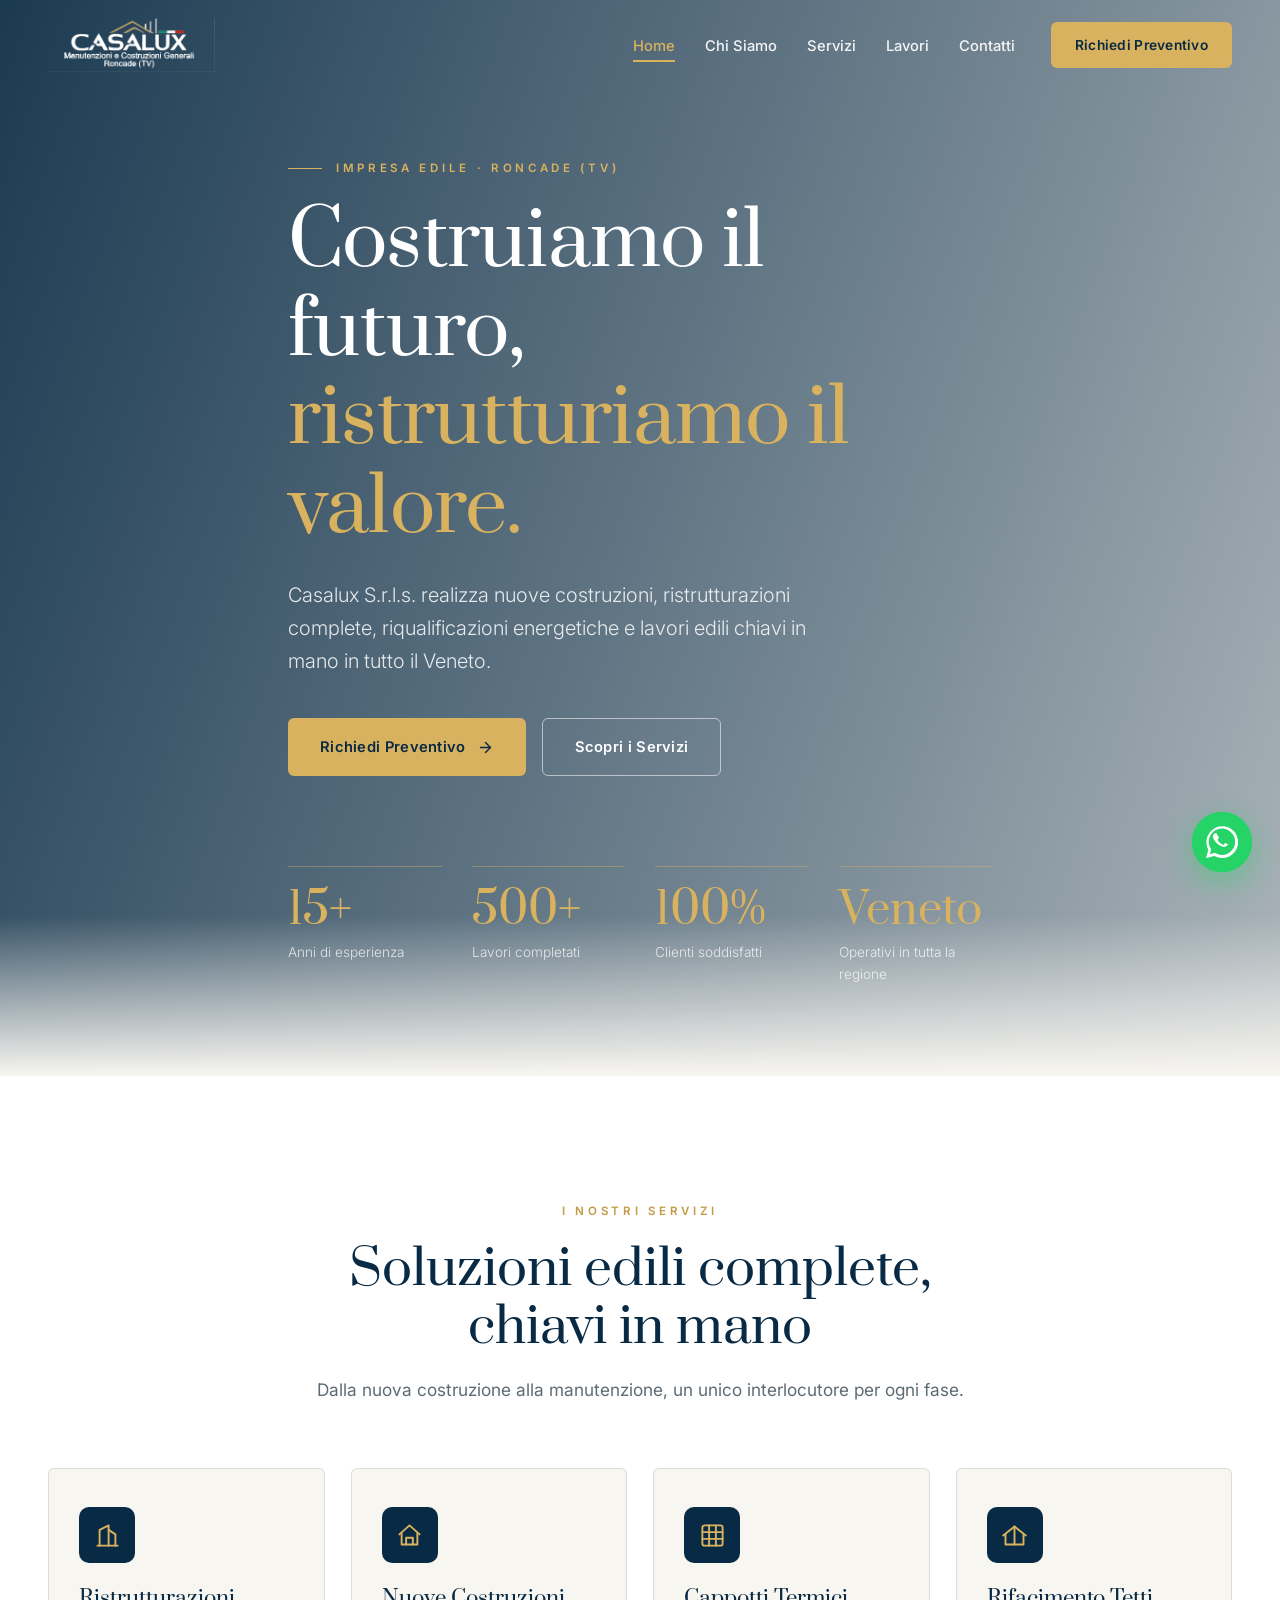
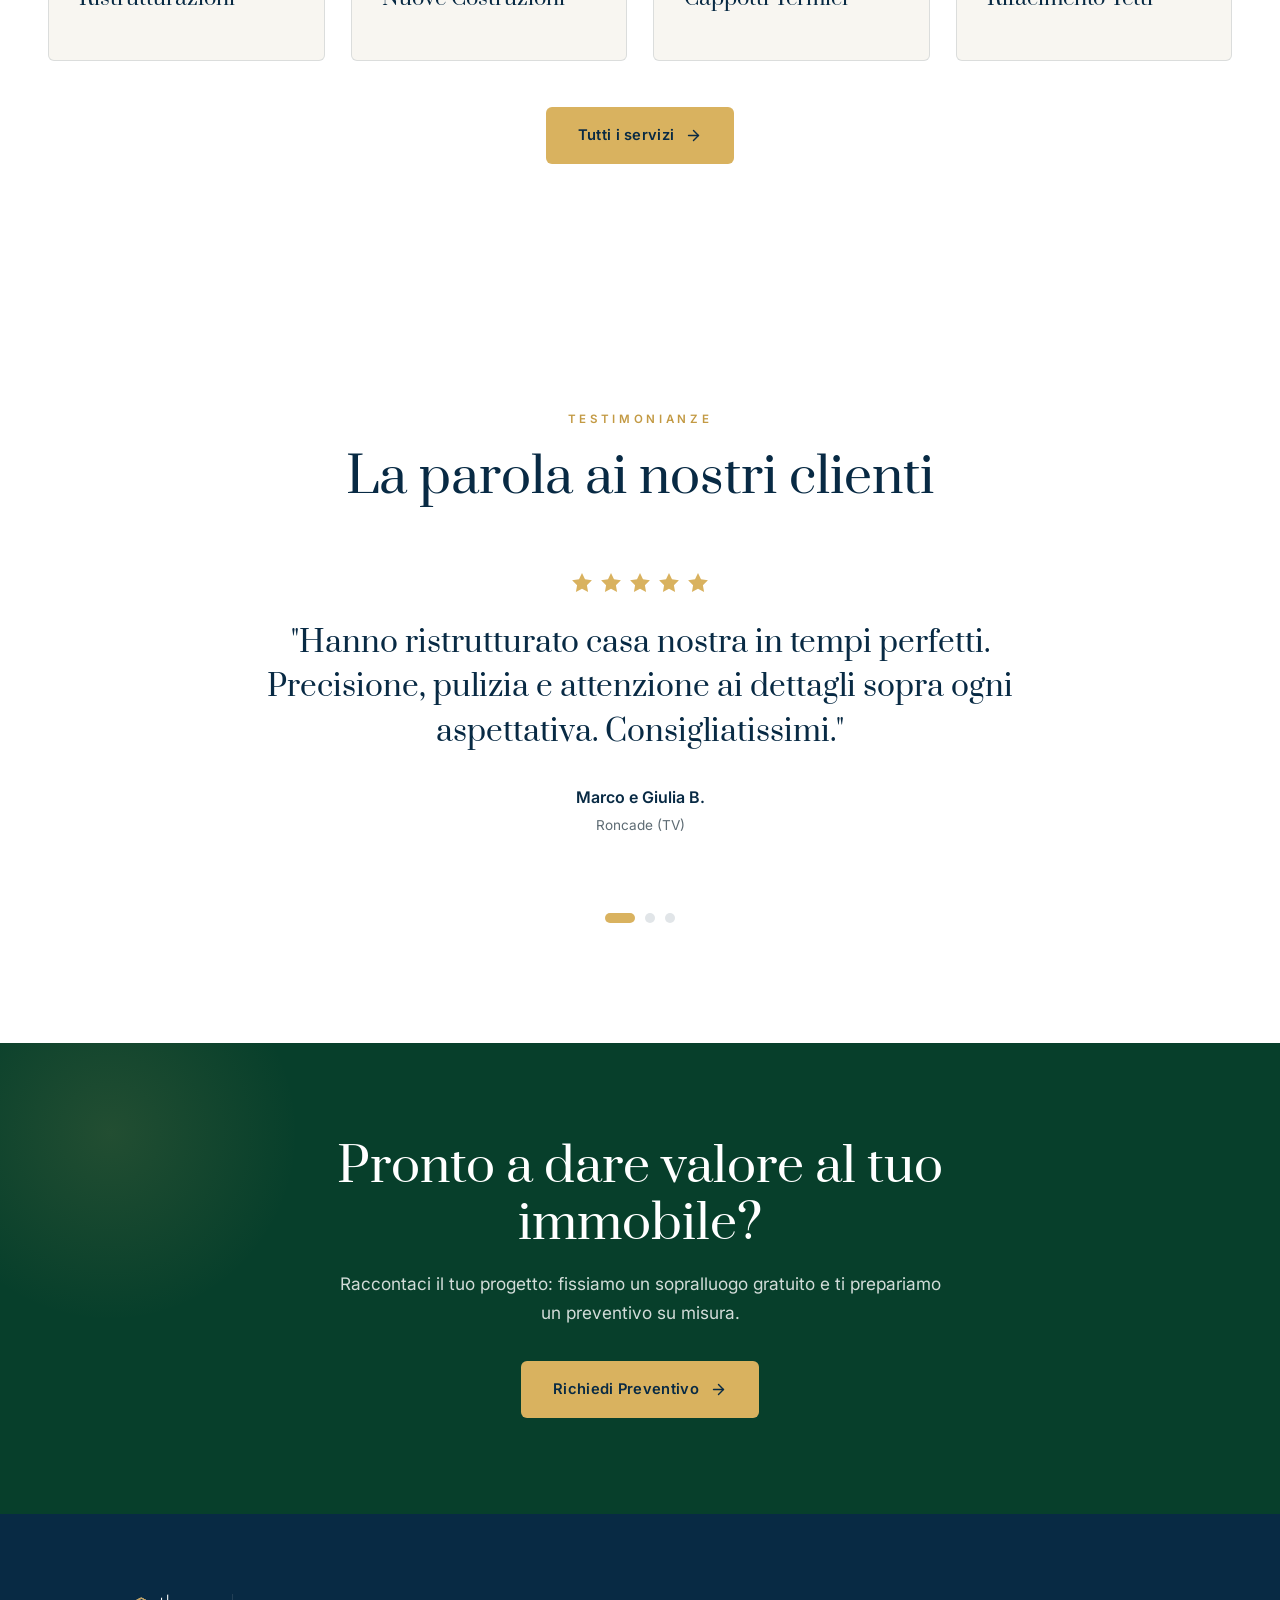
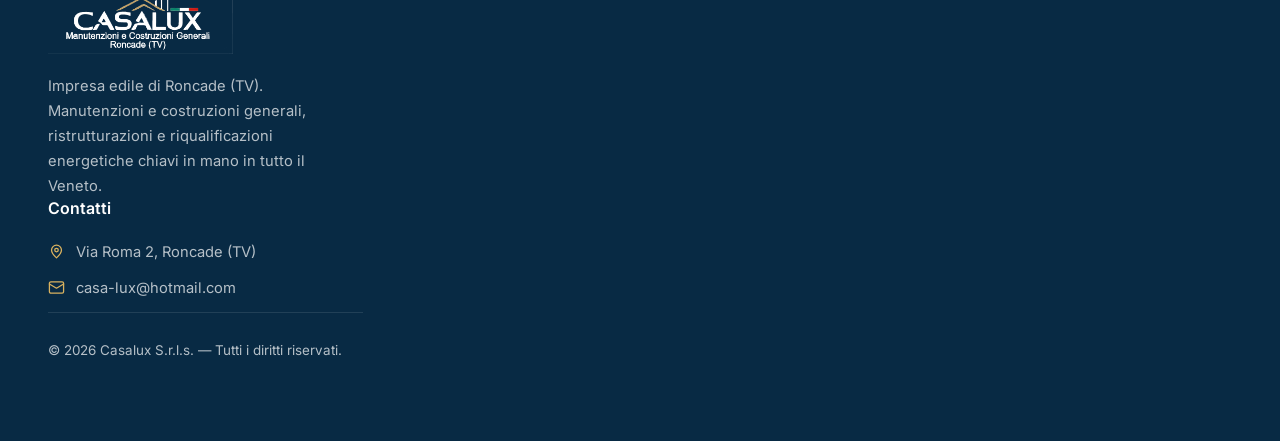
==== index.html @ 4170f4d7 "Update index.html" ====
<!DOCTYPE html>
<html lang="it">
<head>
<meta charset="UTF-8">
<meta name="viewport" content="width=device-width, initial-scale=1.0">
<title>Casalux S.r.l.s. — Impresa Edile a Roncade (TV) | Costruzioni e Ristrutturazioni</title>
<meta name="description" content="Casalux S.r.l.s., impresa edile di Roncade (Treviso): nuove costruzioni, ristrutturazioni complete, cappotti termici, rifacimento tetti e riqualificazioni energetiche chiavi in mano in tutto il Veneto.">
<meta name="keywords" content="impresa edile Treviso, ristrutturazioni Roncade, nuove costruzioni Veneto, cappotto termico, rifacimento tetti, manutenzioni costruzioni generali, Casalux">
<meta name="author" content="Casalux S.r.l.s.">
<meta name="robots" content="index, follow">
<meta name="theme-color" content="#082a44">
<link rel="canonical" href="https://www.casalux.it/">

<meta property="og:type" content="website">
<meta property="og:locale" content="it_IT">
<meta property="og:url" content="https://www.casalux.it/">
<meta property="og:site_name" content="Casalux S.r.l.s.">
<meta property="og:title" content="Casalux S.r.l.s. — Impresa Edile a Roncade (TV)">
<meta property="og:description" content="Manutenzioni e costruzioni generali, ristrutturazioni e riqualificazioni energetiche chiavi in mano in tutto il Veneto.">
<meta property="og:image" content="https://www.casalux.it/img/og-image.jpg">
<meta property="og:image:width" content="1200">
<meta property="og:image:height" content="630">
<meta name="twitter:card" content="summary_large_image">
<meta name="twitter:title" content="Casalux S.r.l.s. — Impresa Edile a Roncade (TV)">
<meta name="twitter:description" content="Manutenzioni e costruzioni generali, ristrutturazioni e riqualificazioni energetiche in tutto il Veneto.">
<meta name="twitter:image" content="https://www.casalux.it/img/og-image.jpg">

<link rel="icon" href="img/favicon.ico" sizes="any">
<link rel="icon" type="image/png" href="img/favicon-32.png">
<link rel="apple-touch-icon" href="img/favicon-180.png">

<link rel="preconnect" href="https://fonts.googleapis.com">
<link rel="preconnect" href="https://fonts.gstatic.com" crossorigin>
<link href="https://fonts.googleapis.com/css2?family=Prata&family=Inter:wght@300;400;500;600;700&display=swap" rel="stylesheet">
<link rel="stylesheet" href="css/styles.css">

<script type="application/ld+json">
{
  "@context":"https://schema.org","@type":"GeneralContractor","name":"Casalux S.r.l.s.",
  "image":"https://www.casalux.it/img/og-image.jpg","@id":"https://www.casalux.it/","url":"https://www.casalux.it/",
  "telephone":"+39 351 594 1230","email":"casa-lux@hotmail.com","priceRange":"€€",
  "address":{"@type":"PostalAddress","streetAddress":"Via Roma 2","addressLocality":"Roncade","addressRegion":"TV","postalCode":"31056","addressCountry":"IT"},
  "geo":{"@type":"GeoCoordinates","latitude":45.6266,"longitude":12.3756},
  "areaServed":{"@type":"State","name":"Veneto"},
  "slogan":"Manutenzioni e Costruzioni Generali",
  "openingHoursSpecification":[{"@type":"OpeningHoursSpecification","dayOfWeek":["Monday","Tuesday","Wednesday","Thursday","Friday"],"opens":"08:00","closes":"18:00"}],
  "description":"Impresa edile a Roncade (TV): nuove costruzioni, ristrutturazioni complete, cappotti termici, rifacimento tetti e riqualificazioni energetiche in tutto il Veneto."
}
</script>
</head>
<body>

<header class="header" id="header">
  <div class="container header-inner">
    <a href="index.html" class="brand" aria-label="Casalux — Home"><img class="logo-chiaro" src="img/logo-bianco.png" alt="Casalux — Manutenzioni e Costruzioni Generali"><img class="logo-scuro" src="img/logo.png" alt="Casalux — Manutenzioni e Costruzioni Generali"></a>
    <nav class="nav" aria-label="Navigazione principale">
      <ul class="nav-links">
        <li><a href="index.html" class="active">Home</a></li>
        <li><a href="chi-siamo.html">Chi Siamo</a></li>
        <li><a href="servizi.html">Servizi</a></li>
        <li><a href="lavori.html">Lavori</a></li>
        <li><a href="contatti.html">Contatti</a></li>
      </ul>
      <a href="contatti.html" class="btn btn-gold nav-cta">Richiedi Preventivo</a>
      <button class="burger" id="burger" aria-label="Apri menu" aria-expanded="false"><span></span><span></span><span></span></button>
    </nav>
  </div>
</header>

<!-- HERO -->
<section class="hero" id="home">
  <div class="container hero-inner">
    <span class="eyebrow reveal">Impresa Edile · Roncade (TV)</span>
    <h1 class="reveal d1">Costruiamo il futuro,<br><em>ristrutturiamo il valore.</em></h1>
    <p class="reveal d2">Casalux S.r.l.s. realizza nuove costruzioni, ristrutturazioni complete, riqualificazioni energetiche e lavori edili chiavi in mano in tutto il Veneto.</p>
    <div class="hero-cta reveal d3">
      <a href="contatti.html" class="btn btn-gold">Richiedi Preventivo
        <svg viewBox="0 0 24 24" fill="none" stroke="currentColor" stroke-width="2" stroke-linecap="round" stroke-linejoin="round"><line x1="5" y1="12" x2="19" y2="12"/><polyline points="12 5 19 12 12 19"/></svg></a>
      <a href="servizi.html" class="btn btn-outline">Scopri i Servizi</a>
    </div>
    <div class="stats" id="stats">
      <div class="stat reveal"><div class="stat-num" data-target="15" data-suffix="+">0</div><div class="stat-label">Anni di esperienza</div></div>
      <div class="stat reveal d1"><div class="stat-num" data-target="500" data-suffix="+">0</div><div class="stat-label">Lavori completati</div></div>
      <div class="stat reveal d2"><div class="stat-num" data-target="100" data-suffix="%">0</div><div class="stat-label">Clienti soddisfatti</div></div>
      <div class="stat reveal d3"><div class="stat-num">Veneto</div><div class="stat-label">Operativi in tutta la regione</div></div>
    </div>
  </div>
</section>

<!-- ABOUT TEASER -->


<!-- SERVICES TEASER -->
<section class="section" style="background:#fff">
  <div class="container">
    <div class="section-head center reveal">
      <span class="eyebrow">I Nostri Servizi</span>
      <h2>Soluzioni edili complete, chiavi in mano</h2>
      <p>Dalla nuova costruzione alla manutenzione, un unico interlocutore per ogni fase.</p>
    </div>
    <div class="services-grid">
      <article class="svc reveal">
        <span class="svc-ic"><svg viewBox="0 0 24 24" fill="none" stroke-width="1.7" stroke-linecap="round" stroke-linejoin="round"><path d="M3 21h18"/><path d="M5 21V7l8-4v18"/><path d="M19 21V11l-6-4"/></svg></span>
        <h3>Ristrutturazioni</h3>
      </article>
      <article class="svc reveal d1">
        <span class="svc-ic"><svg viewBox="0 0 24 24" fill="none" stroke-width="1.7" stroke-linecap="round" stroke-linejoin="round"><path d="M3 11l9-8 9 8"/><path d="M5 10v10h14V10"/><path d="M9 20v-6h6v6"/></svg></span>
        <h3>Nuove Costruzioni</h3>
      </article>
      <article class="svc reveal d2">
        <span class="svc-ic"><svg viewBox="0 0 24 24" fill="none" stroke-width="1.7" stroke-linecap="round" stroke-linejoin="round"><rect x="3" y="3" width="18" height="18" rx="2"/><path d="M3 9h18M3 15h18M9 3v18M15 3v18"/></svg></span>
        <h3>Cappotti Termici</h3>
      </article>
      <article class="svc reveal d3">
        <span class="svc-ic"><svg viewBox="0 0 24 24" fill="none" stroke-width="1.7" stroke-linecap="round" stroke-linejoin="round"><path d="M2 12l10-8 10 8"/><path d="M4 11v9h16v-9"/><path d="M12 4v16"/></svg></span>
        <h3>Rifacimento Tetti</h3>
      </article>
    </div>
    <div class="center" style="margin-top:46px">
      <a href="servizi.html" class="btn btn-gold">Tutti i servizi
        <svg viewBox="0 0 24 24" fill="none" stroke="currentColor" stroke-width="2" stroke-linecap="round" stroke-linejoin="round"><line x1="5" y1="12" x2="19" y2="12"/><polyline points="12 5 19 12 12 19"/></svg></a>
    </div>
  </div>
</section>


<!-- TESTIMONIALS -->
<section class="section testi" style="background:#fff">
  <div class="container">
    <div class="section-head center reveal"><span class="eyebrow">Testimonianze</span><h2>La parola ai nostri clienti</h2></div>
    <div class="testi-wrap reveal">
      <div class="testi-slide active">
        <div class="stars"><svg viewBox="0 0 24 24"><path d="M12 2l3 6.3 6.9 1-5 4.9 1.2 6.8L12 17.8 5.9 21l1.2-6.8-5-4.9 6.9-1z"/></svg><svg viewBox="0 0 24 24"><path d="M12 2l3 6.3 6.9 1-5 4.9 1.2 6.8L12 17.8 5.9 21l1.2-6.8-5-4.9 6.9-1z"/></svg><svg viewBox="0 0 24 24"><path d="M12 2l3 6.3 6.9 1-5 4.9 1.2 6.8L12 17.8 5.9 21l1.2-6.8-5-4.9 6.9-1z"/></svg><svg viewBox="0 0 24 24"><path d="M12 2l3 6.3 6.9 1-5 4.9 1.2 6.8L12 17.8 5.9 21l1.2-6.8-5-4.9 6.9-1z"/></svg><svg viewBox="0 0 24 24"><path d="M12 2l3 6.3 6.9 1-5 4.9 1.2 6.8L12 17.8 5.9 21l1.2-6.8-5-4.9 6.9-1z"/></svg></div>
        <p class="testi-quote">"Hanno ristrutturato casa nostra in tempi perfetti. Precisione, pulizia e attenzione ai dettagli sopra ogni aspettativa. Consigliatissimi."</p>
        <div class="testi-author"><strong>Marco e Giulia B.</strong><span>Roncade (TV)</span></div>
      </div>
      <div class="testi-slide">
        <div class="stars"><svg viewBox="0 0 24 24"><path d="M12 2l3 6.3 6.9 1-5 4.9 1.2 6.8L12 17.8 5.9 21l1.2-6.8-5-4.9 6.9-1z"/></svg><svg viewBox="0 0 24 24"><path d="M12 2l3 6.3 6.9 1-5 4.9 1.2 6.8L12 17.8 5.9 21l1.2-6.8-5-4.9 6.9-1z"/></svg><svg viewBox="0 0 24 24"><path d="M12 2l3 6.3 6.9 1-5 4.9 1.2 6.8L12 17.8 5.9 21l1.2-6.8-5-4.9 6.9-1z"/></svg><svg viewBox="0 0 24 24"><path d="M12 2l3 6.3 6.9 1-5 4.9 1.2 6.8L12 17.8 5.9 21l1.2-6.8-5-4.9 6.9-1z"/></svg><svg viewBox="0 0 24 24"><path d="M12 2l3 6.3 6.9 1-5 4.9 1.2 6.8L12 17.8 5.9 21l1.2-6.8-5-4.9 6.9-1z"/></svg></div>
        <p class="testi-quote">"Cappotto termico e nuovi infissi: bolletta dimezzata e casa molto più confortevole. Squadra seria e disponibile dal primo sopralluogo."</p>
        <div class="testi-author"><strong>Alessandro V.</strong><span>Quarto d'Altino (VE)</span></div>
      </div>
      <div class="testi-slide">
        <div class="stars"><svg viewBox="0 0 24 24"><path d="M12 2l3 6.3 6.9 1-5 4.9 1.2 6.8L12 17.8 5.9 21l1.2-6.8-5-4.9 6.9-1z"/></svg><svg viewBox="0 0 24 24"><path d="M12 2l3 6.3 6.9 1-5 4.9 1.2 6.8L12 17.8 5.9 21l1.2-6.8-5-4.9 6.9-1z"/></svg><svg viewBox="0 0 24 24"><path d="M12 2l3 6.3 6.9 1-5 4.9 1.2 6.8L12 17.8 5.9 21l1.2-6.8-5-4.9 6.9-1z"/></svg><svg viewBox="0 0 24 24"><path d="M12 2l3 6.3 6.9 1-5 4.9 1.2 6.8L12 17.8 5.9 21l1.2-6.8-5-4.9 6.9-1z"/></svg><svg viewBox="0 0 24 24"><path d="M12 2l3 6.3 6.9 1-5 4.9 1.2 6.8L12 17.8 5.9 21l1.2-6.8-5-4.9 6.9-1z"/></svg></div>
        <p class="testi-quote">"Professionali e trasparenti: preventivo chiaro e nessuna sorpresa. Il rifacimento del tetto è stato impeccabile."</p>
        <div class="testi-author"><strong>Famiglia Pavan</strong><span>Casale sul Sile (TV)</span></div>
      </div>
    </div>
    <div class="testi-dots">
      <button class="testi-dot active" aria-label="Recensione 1"></button>
      <button class="testi-dot" aria-label="Recensione 2"></button>
      <button class="testi-dot" aria-label="Recensione 3"></button>
    </div>
  </div>
</section>

<!-- CTA -->
<section class="cta-band">
  <div class="container cta-band-inner reveal">
    <h2>Pronto a dare valore al tuo immobile?</h2>
    <p>Raccontaci il tuo progetto: fissiamo un sopralluogo gratuito e ti prepariamo un preventivo su misura.</p>
    <a href="contatti.html" class="btn btn-gold">Richiedi Preventivo
      <svg viewBox="0 0 24 24" fill="none" stroke="currentColor" stroke-width="2" stroke-linecap="round" stroke-linejoin="round"><line x1="5" y1="12" x2="19" y2="12"/><polyline points="12 5 19 12 12 19"/></svg></a>
  </div>
</section>

<footer class="footer">
  <div class="container">
    <div class="footer-grid">
      <div class="footer-about">
        <a href="index.html" class="brand"><img src="img/logo-bianco.png" alt="Casalux — Manutenzioni e Costruzioni Generali"></a>
        <p>Impresa edile di Roncade (TV). Manutenzioni e costruzioni generali, ristrutturazioni e riqualificazioni energetiche chiavi in mano in tutto il Veneto.</p>
      <div><h4>Contatti</h4><ul class="footer-contact">
        <li><svg viewBox="0 0 24 24" fill="none" stroke-width="1.8" stroke-linecap="round" stroke-linejoin="round"><path d="M12 21s-7-6.2-7-11a7 7 0 0 1 14 0c0 4.8-7 11-7 11z"/><circle cx="12" cy="10" r="2.5"/></svg>Via Roma 2, Roncade (TV)</li>
        <li><svg viewBox="0 0 24 24" fill="none" stroke-width="1.8" stroke-linecap="round" stroke-linejoin="round"><rect x="2" y="4" width="20" height="16" rx="2"/><path d="m22 7-10 6L2 7"/></svg><a href="mailto:casa-lux@hotmail.com">casa-lux@hotmail.com</a></li>
    <div class="footer-bottom">
      <span>© 2026 Casalux S.r.l.s. — Tutti i diritti riservati.</span>
    </div>
  </div>
</footer>

<div aria-hidden="true" class="popup-overlay" id="whatsappPopup">
  <div aria-labelledby="whatsappTitle" aria-modal="true" class="popup-box" role="dialog">
    <div class="popup-header">
      <h2 id="whatsappTitle">Scegli a chi scrivere</h2>
      <button aria-label="Chiudi" class="popup-close" onclick="closeWhatsappPopup()">&times;</button>
    </div>
    <a class="call-option" href="https://wa.me/393515941230?text=Salve%2C%20vorrei%20un%20preventivo%20Casalux" rel="noopener" target="_blank">
      <div><strong>351 594 1230</strong><p>Scrivici su WhatsApp</p></div>
      <span class="call-icon">💬</span>
    </a>
    <a class="call-option" href="https://wa.me/393358401227?text=Salve%2C%20vorrei%20un%20preventivo%20Casalux" rel="noopener" target="_blank">
      <div><strong>335 840 1227</strong><p>Scrivici su WhatsApp</p></div>
      <span class="call-icon">💬</span>
    </a>
    <a class="call-option" href="https://wa.me/393385839702?text=Salve%2C%20vorrei%20un%20preventivo%20Casalux" rel="noopener" target="_blank">
      <div><strong>338 583 9702</strong><p>Scrivici su WhatsApp</p></div>
      <span class="call-icon">💬</span>
    </a>
  </div>
</div>

<button class="wa-float" type="button" onclick="openWhatsappPopup()" aria-label="Scrivici su WhatsApp">
  <svg viewBox="0 0 24 24"><path d="M.05 24l1.7-6.2A11.9 11.9 0 1 1 12 24a11.9 11.9 0 0 1-5.7-1.5L.05 24zM6.6 20.1l.4.2a9.9 9.9 0 0 0 5 1.4 9.9 9.9 0 1 0-8.4-4.6l.3.4-1 3.7 3.7-1.1zM17.5 14.3c-.1-.2-.5-.4-1-.6s-1.5-.7-1.7-.8-.4-.1-.6.1-.7.8-.8 1-.3.2-.5.1a8.1 8.1 0 0 1-2.4-1.5 9 9 0 0 1-1.7-2c-.2-.3 0-.5.1-.6l.4-.5.3-.5a.5.5 0 0 0 0-.5L8 5.8c-.2-.5-.4-.4-.6-.4h-.5a1 1 0 0 0-.7.3 3 3 0 0 0-1 2.3 5.3 5.3 0 0 0 1.1 2.8 12 12 0 0 0 4.6 4.1c.6.3 1.2.5 1.6.6a3.8 3.8 0 0 0 1.7.1c.5-.1 1.5-.6 1.8-1.2s.3-1.1.2-1.2z"/></svg>
</button>

<script src="js/main.js"></script>
</body>
</html>
---- css/styles.css ----
/* ============================================================
   CASALUX — Shared stylesheet
   ============================================================ */
:root{
  --blu:#082a44;
  --blu-soft:#0d3a5c;
  --oro:#d9b25f;
  --oro-scuro:#c39a44;
  --bianco:#f8f6f1;
  --verde:#073f2b;
  --testo:#1c2a33;
  --grigio:#5d6b73;
  --linea:rgba(8,42,68,.12);

  --ff-titolo:'Prata', Georgia, serif;
  --ff-testo:'Inter', system-ui, sans-serif;

  --shadow-sm:0 4px 16px rgba(8,42,68,.07);
  --shadow-md:0 14px 40px rgba(8,42,68,.12);
  --shadow-lg:0 28px 70px rgba(8,42,68,.18);

  --container:1240px;
  --radius:6px;
  --ease:cubic-bezier(.22,.61,.36,1);
}

*{margin:0;padding:0;box-sizing:border-box}
html{scroll-behavior:smooth;-webkit-text-size-adjust:100%}
html{overflow-x:hidden}
body{font-family:var(--ff-testo);color:var(--testo);background:var(--bianco);line-height:1.65;overflow-x:hidden;position:relative}
img{max-width:100%;display:block}
a{color:inherit;text-decoration:none}
button{font-family:inherit;cursor:pointer;border:none}
h1,h2,h3,h4{font-family:var(--ff-titolo);font-weight:400;line-height:1.18;color:var(--blu)}

.container{max-width:var(--container);margin:0 auto;padding:0 28px}

.eyebrow{
  font-family:var(--ff-testo);text-transform:uppercase;letter-spacing:.32em;
  font-size:.72rem;font-weight:600;color:var(--oro-scuro);
  display:inline-flex;align-items:center;gap:14px;margin-bottom:20px;
}
.eyebrow::before{content:"";width:34px;height:1px;background:var(--oro)}

.section{padding:120px 0}
.section-head{max-width:680px;margin-bottom:64px}
.section-head h2{font-size:clamp(2rem,4vw,3.1rem);margin-bottom:18px}
.section-head p{color:var(--grigio);font-size:1.08rem}
.center{text-align:center;margin-left:auto;margin-right:auto}
.center .eyebrow{justify-content:center}
.center .eyebrow::before{display:none}

/* ---------- Buttons ---------- */
.btn{
  display:inline-flex;align-items:center;gap:11px;padding:16px 32px;
  font-size:.92rem;font-weight:600;letter-spacing:.02em;border-radius:var(--radius);
  transition:transform .35s var(--ease),background .35s var(--ease),color .35s var(--ease),box-shadow .35s var(--ease);
  white-space:nowrap;
}
.btn svg{width:17px;height:17px}
.btn-gold{background:var(--oro);color:var(--blu)}
.btn-gold:hover{background:var(--oro-scuro);transform:translateY(-3px);box-shadow:0 16px 34px rgba(217,178,95,.35)}
.btn-outline{background:transparent;color:#fff;border:1.5px solid rgba(255,255,255,.55)}
.btn-outline:hover{background:#fff;color:var(--blu);transform:translateY(-3px)}
.btn-blu{background:var(--blu);color:#fff}
.btn-blu:hover{background:var(--blu-soft);transform:translateY(-3px);box-shadow:var(--shadow-md)}

/* ---------- Header ---------- */
.header{position:fixed;top:0;left:0;width:100%;z-index:1000;padding:18px 0;
  transition:padding .4s var(--ease),background .4s var(--ease),box-shadow .4s var(--ease)}
.header.scrolled{background:rgba(248,246,241,.94);backdrop-filter:blur(12px);padding:10px 0;box-shadow:0 6px 26px rgba(8,42,68,.09)}
.header-inner{display:flex;align-items:center;justify-content:space-between}

.brand{display:flex;align-items:center}
.brand img{height:54px;width:auto;transition:height .4s var(--ease)}
.header.scrolled .brand img{height:44px}
/* logo bianco su header trasparente, logo scuro quando l'header diventa chiaro */
.brand .logo-scuro{display:none}
.header.scrolled .brand .logo-chiaro{display:none}
.header.scrolled .brand .logo-scuro{display:block}

.nav{display:flex;align-items:center;gap:36px}
.nav-links{display:flex;gap:30px;list-style:none}
.nav-links a{color:rgba(255,255,255,.92);font-size:.92rem;font-weight:500;position:relative;padding:4px 0;transition:color .3s var(--ease)}
.header.scrolled .nav-links a{color:var(--testo)}
.nav-links a::after{content:"";position:absolute;left:0;bottom:-3px;width:0;height:1.5px;background:var(--oro);transition:width .35s var(--ease)}
.nav-links a:hover::after,.nav-links a.active::after{width:100%}
.nav-links a:hover,.nav-links a.active{color:var(--oro)}
.header.scrolled .nav-links a:hover,.header.scrolled .nav-links a.active{color:var(--oro-scuro)}
.nav-cta{padding:12px 24px;font-size:.86rem}

.burger{display:none;flex-direction:column;gap:5px;background:none;padding:8px;z-index:1100}
.burger span{width:26px;height:2px;background:#fff;transition:.35s var(--ease)}
.header.scrolled .burger span{background:var(--blu)}
.nav-open .burger span{background:var(--blu)}
.nav-open .burger span:nth-child(1){transform:translateY(7px) rotate(45deg)}
.nav-open .burger span:nth-child(2){opacity:0}
.nav-open .burger span:nth-child(3){transform:translateY(-7px) rotate(-45deg)}

/* ---------- Hero (home) ---------- */
.hero{position:relative;min-height:100vh;display:flex;align-items:center;color:#fff;padding:150px 0 90px;
  background:linear-gradient(110deg,rgba(8,42,68,.92) 0%,rgba(8,42,68,.6) 55%,rgba(8,42,68,.32) 100%),
  url('https://images.unsplash.com/photo-1503387762-592deb58ef4e?auto=format&fit=crop&w=2000&q=80') center/cover no-repeat;}
.hero::after{content:"";position:absolute;bottom:0;left:0;width:100%;height:160px;background:linear-gradient(to top,var(--bianco),transparent)}
.hero-inner{position:relative;z-index:2;max-width:760px}
.hero .eyebrow{color:var(--oro)}
.hero h1{font-size:clamp(2.6rem,6vw,4.7rem);color:#fff;letter-spacing:-.01em;margin-bottom:26px}
.hero h1 em{font-style:normal;color:var(--oro)}
.hero p{font-size:clamp(1.05rem,1.6vw,1.25rem);max-width:560px;color:rgba(255,255,255,.86);margin-bottom:40px;font-weight:300}
.hero-cta{display:flex;flex-wrap:wrap;gap:16px}

.stats{position:relative;z-index:2;margin-top:90px;display:grid;grid-template-columns:repeat(4,1fr);gap:30px;max-width:920px}
.stat{border-top:1px solid rgba(217,178,95,.4);padding-top:22px}
.stat-num{font-family:var(--ff-titolo);font-size:clamp(2rem,3.4vw,2.9rem);color:var(--oro);line-height:1}
.stat-label{font-size:.85rem;color:rgba(255,255,255,.78);margin-top:8px;font-weight:300}

/* ---------- Page banner (sub-pages) ---------- */
.page-banner{position:relative;min-height:52vh;display:flex;align-items:flex-end;color:#fff;padding:160px 0 64px;
  background:linear-gradient(110deg,rgba(8,42,68,.9) 0%,rgba(8,42,68,.62) 60%,rgba(8,42,68,.4) 100%),var(--bg,#082a44) center/cover no-repeat;}
.page-banner::after{content:"";position:absolute;bottom:0;left:0;width:100%;height:90px;background:linear-gradient(to top,var(--bianco),transparent)}
.page-banner-inner{position:relative;z-index:2}
.page-banner .eyebrow{color:var(--oro)}
.page-banner h1{font-size:clamp(2.4rem,5vw,3.8rem);color:#fff;margin-bottom:14px}
.breadcrumb{font-size:.86rem;color:rgba(255,255,255,.72)}
.breadcrumb a:hover{color:var(--oro)}
.breadcrumb span{color:var(--oro)}

/* ---------- About ---------- */
.about-grid{display:grid;grid-template-columns:1fr 1fr;gap:80px;align-items:center}
.about-media{position:relative}
.about-media img{border-radius:var(--radius);box-shadow:var(--shadow-lg);width:100%;height:540px;object-fit:cover}
.about-badge{position:absolute;bottom:-32px;left:-32px;background:var(--verde);color:#fff;padding:30px 34px;border-radius:var(--radius);box-shadow:var(--shadow-md);max-width:230px}
.about-badge strong{font-family:var(--ff-titolo);font-size:2.6rem;color:var(--oro);display:block;line-height:1}
.about-badge span{font-size:.86rem;color:rgba(255,255,255,.82);font-weight:300}
.about-text h2{font-size:clamp(2rem,4vw,3rem);margin-bottom:22px}
.about-text>p{color:var(--grigio);font-size:1.08rem;margin-bottom:36px}
.values{display:grid;grid-template-columns:1fr 1fr;gap:22px}
.value{display:flex;gap:14px;align-items:flex-start}
.value-ic{width:42px;height:42px;flex-shrink:0;border-radius:8px;background:rgba(8,42,68,.06);display:grid;place-items:center}
.value-ic svg{width:21px;height:21px;stroke:var(--oro-scuro)}
.value h4{font-family:var(--ff-testo);font-weight:600;font-size:1rem;color:var(--blu);margin-bottom:3px}
.value p{font-size:.86rem;color:var(--grigio);line-height:1.5}

/* ---------- Services ---------- */
.services-grid{display:grid;grid-template-columns:repeat(4,1fr);gap:26px}
.services-grid.four-row{grid-template-columns:repeat(4,1fr)}
.svc{position:relative;background:var(--bianco);border:1px solid var(--linea);border-radius:var(--radius);padding:38px 30px;overflow:hidden;
  transition:transform .45s var(--ease),box-shadow .45s var(--ease),border-color .45s var(--ease)}
.svc::before{content:"";position:absolute;left:0;top:0;height:3px;width:0;background:var(--oro);transition:width .5s var(--ease)}
.svc:hover{transform:translateY(-8px);box-shadow:var(--shadow-md);border-color:transparent;background:#fff}
.svc:hover::before{width:100%}
.svc-ic{width:56px;height:56px;border-radius:10px;background:var(--blu);display:grid;place-items:center;margin-bottom:24px;transition:background .45s var(--ease)}
.svc-ic svg{width:27px;height:27px;stroke:var(--oro);transition:stroke .45s var(--ease)}
.svc:hover .svc-ic{background:var(--oro)}
.svc:hover .svc-ic svg{stroke:var(--blu)}
.svc h3{font-size:1.28rem;margin-bottom:11px}
.svc p{font-size:.92rem;color:var(--grigio);line-height:1.6}

/* ---------- Process ---------- */
.process-grid{display:grid;grid-template-columns:repeat(4,1fr);gap:30px}
.step{position:relative;padding-top:18px;border-top:2px solid var(--linea)}
.step-n{font-family:var(--ff-titolo);font-size:1.1rem;color:var(--oro-scuro);letter-spacing:.1em}
.step h3{font-size:1.2rem;margin:14px 0 10px}
.step p{font-size:.92rem;color:var(--grigio)}

/* ---------- Portfolio ---------- */
.filters{display:flex;flex-wrap:wrap;gap:12px;margin-bottom:46px}
.filter{padding:10px 24px;border-radius:40px;border:1px solid var(--linea);background:transparent;font-size:.86rem;font-weight:600;color:var(--grigio);transition:.3s var(--ease)}
.filter:hover{border-color:var(--oro);color:var(--blu)}
.filter.active{background:var(--blu);color:#fff;border-color:var(--blu)}
.portfolio{display:grid;grid-template-columns:repeat(3,1fr);gap:24px}
.proj{position:relative;border-radius:var(--radius);overflow:hidden;cursor:pointer;box-shadow:var(--shadow-sm);transition:transform .45s var(--ease)}
.proj img{width:100%;height:300px;object-fit:cover;transition:transform .8s var(--ease)}
.proj:hover img{transform:scale(1.07)}
.proj-overlay{position:absolute;inset:0;padding:26px;display:flex;flex-direction:column;justify-content:flex-end;
  background:linear-gradient(to top,rgba(8,42,68,.92) 0%,rgba(8,42,68,.25) 55%,transparent 100%);color:#fff;opacity:0;transform:translateY(14px);transition:.45s var(--ease)}
.proj:hover .proj-overlay{opacity:1;transform:translateY(0)}
.proj-cat{font-size:.7rem;text-transform:uppercase;letter-spacing:.22em;color:var(--oro);font-weight:600;margin-bottom:8px}
.proj-overlay h4{font-family:var(--ff-titolo);font-size:1.35rem;color:#fff;margin-bottom:5px}
.proj-loc{font-size:.82rem;color:rgba(255,255,255,.8);display:flex;align-items:center;gap:6px;margin-bottom:8px}
.proj-loc svg{width:14px;height:14px;stroke:var(--oro)}
.proj-desc{font-size:.85rem;color:rgba(255,255,255,.72);font-weight:300}
.proj.hide{display:none}
.proj-zoom{position:absolute;top:18px;right:18px;width:40px;height:40px;border-radius:50%;background:rgba(217,178,95,.95);display:grid;place-items:center;opacity:0;transition:.4s var(--ease)}
.proj:hover .proj-zoom{opacity:1}
.proj-zoom svg{width:18px;height:18px;stroke:var(--blu)}

/* ---------- Why ---------- */
.why{background:var(--blu);color:#fff;position:relative;overflow:hidden}
.why::before{content:"";position:absolute;top:-120px;right:-120px;width:420px;height:420px;border-radius:50%;background:radial-gradient(circle,rgba(217,178,95,.14),transparent 70%)}
.why .eyebrow{color:var(--oro)}
.why .section-head h2{color:#fff}
.why .section-head p{color:rgba(255,255,255,.72)}
.why-grid{display:grid;grid-template-columns:repeat(4,1fr);gap:26px;position:relative;z-index:2}
.why-card{background:rgba(255,255,255,.04);border:1px solid rgba(255,255,255,.1);border-radius:var(--radius);padding:36px 28px;transition:.45s var(--ease)}
.why-card:hover{background:rgba(217,178,95,.1);border-color:var(--oro);transform:translateY(-6px)}
.why-ic{width:54px;height:54px;border-radius:12px;background:rgba(217,178,95,.14);display:grid;place-items:center;margin-bottom:22px}
.why-ic svg{width:26px;height:26px;stroke:var(--oro)}
.why-card h3{color:#fff;font-size:1.25rem;margin-bottom:10px}
.why-card p{color:rgba(255,255,255,.7);font-size:.9rem}

/* ---------- Testimonials ---------- */
.testi{text-align:center}
.testi-wrap{max-width:840px;margin:0 auto;position:relative;min-height:300px}
.testi-slide{position:absolute;inset:0;opacity:0;visibility:hidden;transform:translateY(16px);transition:opacity .6s var(--ease),transform .6s var(--ease)}
.testi-slide.active{position:relative;opacity:1;visibility:visible;transform:translateY(0)}
.stars{display:flex;justify-content:center;gap:5px;margin-bottom:26px}
.stars svg{width:24px;height:24px;fill:var(--oro)}
.testi-quote{font-family:var(--ff-titolo);font-size:clamp(1.3rem,2.6vw,1.85rem);color:var(--blu);line-height:1.5;margin-bottom:30px}
.testi-author{display:flex;flex-direction:column;align-items:center;gap:3px}
.testi-author strong{font-family:var(--ff-testo);font-weight:600;color:var(--blu)}
.testi-author span{font-size:.85rem;color:var(--grigio)}
.testi-dots{display:flex;justify-content:center;gap:10px;margin-top:42px}
.testi-dot{width:10px;height:10px;border-radius:50%;background:var(--linea);transition:.3s var(--ease)}
.testi-dot.active{background:var(--oro);width:30px;border-radius:6px}

/* ---------- FAQ ---------- */
.faq-grid{display:grid;grid-template-columns:1fr 1.3fr;gap:70px;align-items:start}
.faq-list{display:flex;flex-direction:column;gap:14px}
.faq-item{background:#fff;border:1px solid var(--linea);border-radius:var(--radius);overflow:hidden;transition:box-shadow .35s var(--ease)}
.faq-item.open{box-shadow:var(--shadow-sm)}
.faq-q{width:100%;text-align:left;background:none;padding:24px 26px;display:flex;justify-content:space-between;align-items:center;gap:20px;font-size:1.02rem;font-weight:600;color:var(--blu)}
.faq-q svg{width:20px;height:20px;stroke:var(--oro-scuro);flex-shrink:0;transition:transform .4s var(--ease)}
.faq-item.open .faq-q svg{transform:rotate(45deg)}
.faq-a{max-height:0;overflow:hidden;transition:max-height .45s var(--ease)}
.faq-a p{padding:0 26px 26px;color:var(--grigio);font-size:.94rem;line-height:1.7}

/* ---------- Contact ---------- */
.contact-grid{display:grid;grid-template-columns:1.05fr 1fr;gap:60px;align-items:start}
.contact-info .eyebrow{color:var(--oro-scuro)}
.contact-info h2{font-size:clamp(2rem,4vw,3rem);margin-bottom:18px}
.contact-info>p{color:var(--grigio);font-size:1.06rem;margin-bottom:40px}
.contact-detail{display:flex;gap:16px;align-items:center;padding:18px 0;border-top:1px solid var(--linea)}
.contact-detail:last-of-type{border-bottom:1px solid var(--linea)}
.cd-ic{width:46px;height:46px;border-radius:10px;background:var(--blu);display:grid;place-items:center;flex-shrink:0}
.cd-ic svg{width:21px;height:21px;stroke:var(--oro)}
.cd-text small{display:block;font-size:.74rem;text-transform:uppercase;letter-spacing:.16em;color:var(--grigio);font-weight:600}
.cd-text strong{font-weight:600;color:var(--blu);font-size:1.02rem}
.map{margin-top:34px;border-radius:var(--radius);overflow:hidden;box-shadow:var(--shadow-sm);border:1px solid var(--linea)}
.map iframe{width:100%;height:240px;border:0;display:block}
.form{background:var(--bianco);border:1px solid var(--linea);border-radius:var(--radius);padding:42px;box-shadow:var(--shadow-sm)}
.form h3{font-size:1.5rem;margin-bottom:8px}
.form>p{color:var(--grigio);font-size:.92rem;margin-bottom:30px}
.form-row{display:grid;grid-template-columns:1fr 1fr;gap:18px}
.field{margin-bottom:20px}
.field label{display:block;font-size:.82rem;font-weight:600;color:var(--blu);margin-bottom:8px}
.field input,.field textarea{width:100%;padding:14px 16px;font-family:inherit;font-size:.95rem;color:var(--testo);background:#fff;border:1px solid var(--linea);border-radius:var(--radius);transition:border .3s var(--ease),box-shadow .3s var(--ease)}
.field input:focus,.field textarea:focus{outline:none;border-color:var(--oro);box-shadow:0 0 0 3px rgba(217,178,95,.18)}
.field textarea{resize:vertical;min-height:120px}
.form .btn{width:100%;justify-content:center;margin-top:6px}
.form-note{text-align:center;font-size:.8rem;color:var(--grigio);margin-top:16px}
.form-success{display:none;text-align:center;padding:30px 0}
.form-success.show{display:block}
.form-success svg{width:54px;height:54px;stroke:var(--verde);margin:0 auto 16px}
.form-success h3{color:var(--verde);margin-bottom:8px}

/* ---------- CTA band ---------- */
.cta-band{background:var(--verde);color:#fff;text-align:center;padding:96px 0;position:relative;overflow:hidden}
.cta-band::before{content:"";position:absolute;top:-100px;left:-80px;width:380px;height:380px;border-radius:50%;background:radial-gradient(circle,rgba(217,178,95,.13),transparent 70%)}
.cta-band-inner{position:relative;z-index:2;max-width:680px;margin:0 auto}
.cta-band h2{color:#fff;font-size:clamp(2rem,4vw,3rem);margin-bottom:18px}
.cta-band p{color:rgba(255,255,255,.82);font-size:1.08rem;margin-bottom:34px}

/* ---------- Footer ---------- */
.footer{background:var(--blu);color:rgba(255,255,255,.7);padding:80px 0 0}
.footer-grid{display:grid;grid-template-columns:1.4fr 1fr 1fr 1.2fr;gap:50px;padding-bottom:54px}
.footer .brand img{height:60px;margin-bottom:20px}
.footer-about p{font-size:.92rem;line-height:1.7;max-width:300px}
.footer h4{color:#fff;font-family:var(--ff-testo);font-weight:600;font-size:1rem;margin-bottom:22px}
.footer ul{list-style:none}
.footer ul li{margin-bottom:12px}
.footer ul a{font-size:.92rem;transition:color .3s var(--ease)}
.footer ul a:hover{color:var(--oro)}
.footer-contact li{display:flex;gap:11px;align-items:flex-start;font-size:.92rem;margin-bottom:14px}
.footer-contact svg{width:17px;height:17px;stroke:var(--oro);flex-shrink:0;margin-top:3px}
.footer-bottom{border-top:1px solid rgba(255,255,255,.1);padding:26px 0;display:flex;justify-content:space-between;flex-wrap:wrap;gap:12px;font-size:.84rem}
.footer-bottom a:hover{color:var(--oro)}

/* ---------- WhatsApp float ---------- */
.wa-float{position:fixed;bottom:28px;right:28px;z-index:900;width:60px;height:60px;border-radius:50%;background:#25d366;display:grid;place-items:center;box-shadow:0 10px 30px rgba(37,211,102,.45);transition:transform .35s var(--ease)}
.wa-float:hover{transform:scale(1.1)}
.wa-float svg{width:32px;height:32px;fill:#fff}
.wa-float::after{content:"";position:absolute;inset:0;border-radius:50%;border:2px solid #25d366;animation:pulse 2.2s infinite}
@keyframes pulse{0%{transform:scale(1);opacity:.7}100%{transform:scale(1.8);opacity:0}}

/* ---------- Lightbox ---------- */
.lightbox{position:fixed;inset:0;z-index:2000;background:rgba(8,42,68,.95);display:none;align-items:center;justify-content:center;padding:30px}
.lightbox.open{display:flex}
.lightbox img{max-width:90vw;max-height:82vh;border-radius:var(--radius);box-shadow:var(--shadow-lg)}
.lightbox-cap{position:absolute;bottom:30px;left:0;width:100%;text-align:center;color:#fff;font-family:var(--ff-titolo);font-size:1.3rem}
.lightbox-close{position:absolute;top:24px;right:30px;width:48px;height:48px;border-radius:50%;background:rgba(255,255,255,.12);display:grid;place-items:center}
.lightbox-close svg{width:24px;height:24px;stroke:#fff}

/* ---------- Scroll reveal ---------- */
.reveal{opacity:0;transform:translateY(38px);transition:opacity .9s var(--ease),transform .9s var(--ease)}
.reveal.in{opacity:1;transform:none}
.reveal.d1{transition-delay:.1s}
.reveal.d2{transition-delay:.2s}
.reveal.d3{transition-delay:.3s}

/* ---------- Responsive ---------- */
@media(max-width:1080px){
  .services-grid,.services-grid.four-row,.why-grid,.process-grid{grid-template-columns:repeat(2,1fr)}
  .portfolio{grid-template-columns:repeat(2,1fr)}
  .footer-grid{grid-template-columns:1fr 1fr}
}
@media(max-width:900px){
  .section{padding:88px 0}
  .nav-links,.nav-cta{position:fixed;top:0;right:0;height:100vh;width:min(82%,360px);background:var(--bianco);flex-direction:column;justify-content:center;padding:80px 40px;gap:26px;transform:translateX(100%);visibility:hidden;transition:transform .45s var(--ease),visibility .45s var(--ease);box-shadow:none}
  .nav-cta{height:auto;width:auto;position:static;display:none}
  .nav-links{align-items:flex-start}
  .nav-links a{color:var(--testo);font-size:1.1rem}
  .nav-open .nav-links{transform:translateX(0);visibility:visible;box-shadow:var(--shadow-lg)}
  .nav-open .nav-cta{display:inline-flex;position:fixed;bottom:60px;right:40px;z-index:1101}
  .burger{display:flex}
  .about-grid,.contact-grid,.faq-grid{grid-template-columns:1fr;gap:54px}
  .about-media img{height:420px}
  .stats{grid-template-columns:1fr 1fr;gap:28px;margin-top:70px}
}
@media(max-width:600px){
  .container{padding:0 20px}
  .services-grid,.services-grid.four-row,.why-grid,.portfolio,.values,.footer-grid,.form-row,.process-grid{grid-template-columns:1fr}
  .about-badge{left:50%;transform:translateX(-50%);bottom:-26px}
  .hero{min-height:auto;padding:130px 0 70px}
  .page-banner{min-height:auto;padding:130px 0 50px}
  .hero-cta .btn{flex:1;justify-content:center}
  .form{padding:30px 24px}
  .footer-bottom{flex-direction:column;text-align:center}
  .wa-float{bottom:20px;right:20px;width:54px;height:54px}
  .brand img{height:46px}
}
@media(prefers-reduced-motion:reduce){
  *{animation:none!important;transition-duration:.001ms!important;scroll-behavior:auto!important}
  .reveal{opacity:1;transform:none}
}

/* ── Popup WhatsApp (formato HZ Labunishta) ── */
.popup-overlay{display:none;position:fixed;inset:0;background:rgba(8,42,68,.6);z-index:1500;justify-content:center;align-items:center;padding:18px;backdrop-filter:blur(5px)}
.popup-box{width:100%;max-width:420px;background:#fff;border-radius:24px;padding:20px;box-shadow:0 10px 40px rgba(0,0,0,.25);animation:popupShow .25s ease}
@keyframes popupShow{from{transform:scale(.92);opacity:0}to{transform:scale(1);opacity:1}}
.popup-header{display:flex;justify-content:space-between;align-items:center;margin-bottom:18px}
.popup-header h2{font-size:22px;color:var(--blu);margin:0;line-height:1.2}
.popup-close{border:0;background:#eef3f8;color:var(--blu);border-radius:50%;width:38px;height:38px;font-size:20px;cursor:pointer}
.call-option{display:flex;justify-content:space-between;align-items:center;text-decoration:none;color:#fff;padding:15px 16px;border-radius:16px;margin-bottom:10px;box-shadow:0 5px 10px rgba(0,31,73,.14);background:linear-gradient(90deg,#128C7E,#075E54)}
.call-option strong{font-size:18px}
.call-option p{font-size:15px;margin:4px 0 0;opacity:.95;color:#fff}
.call-icon{font-size:24px}
button.wa-float{border:0;cursor:pointer}
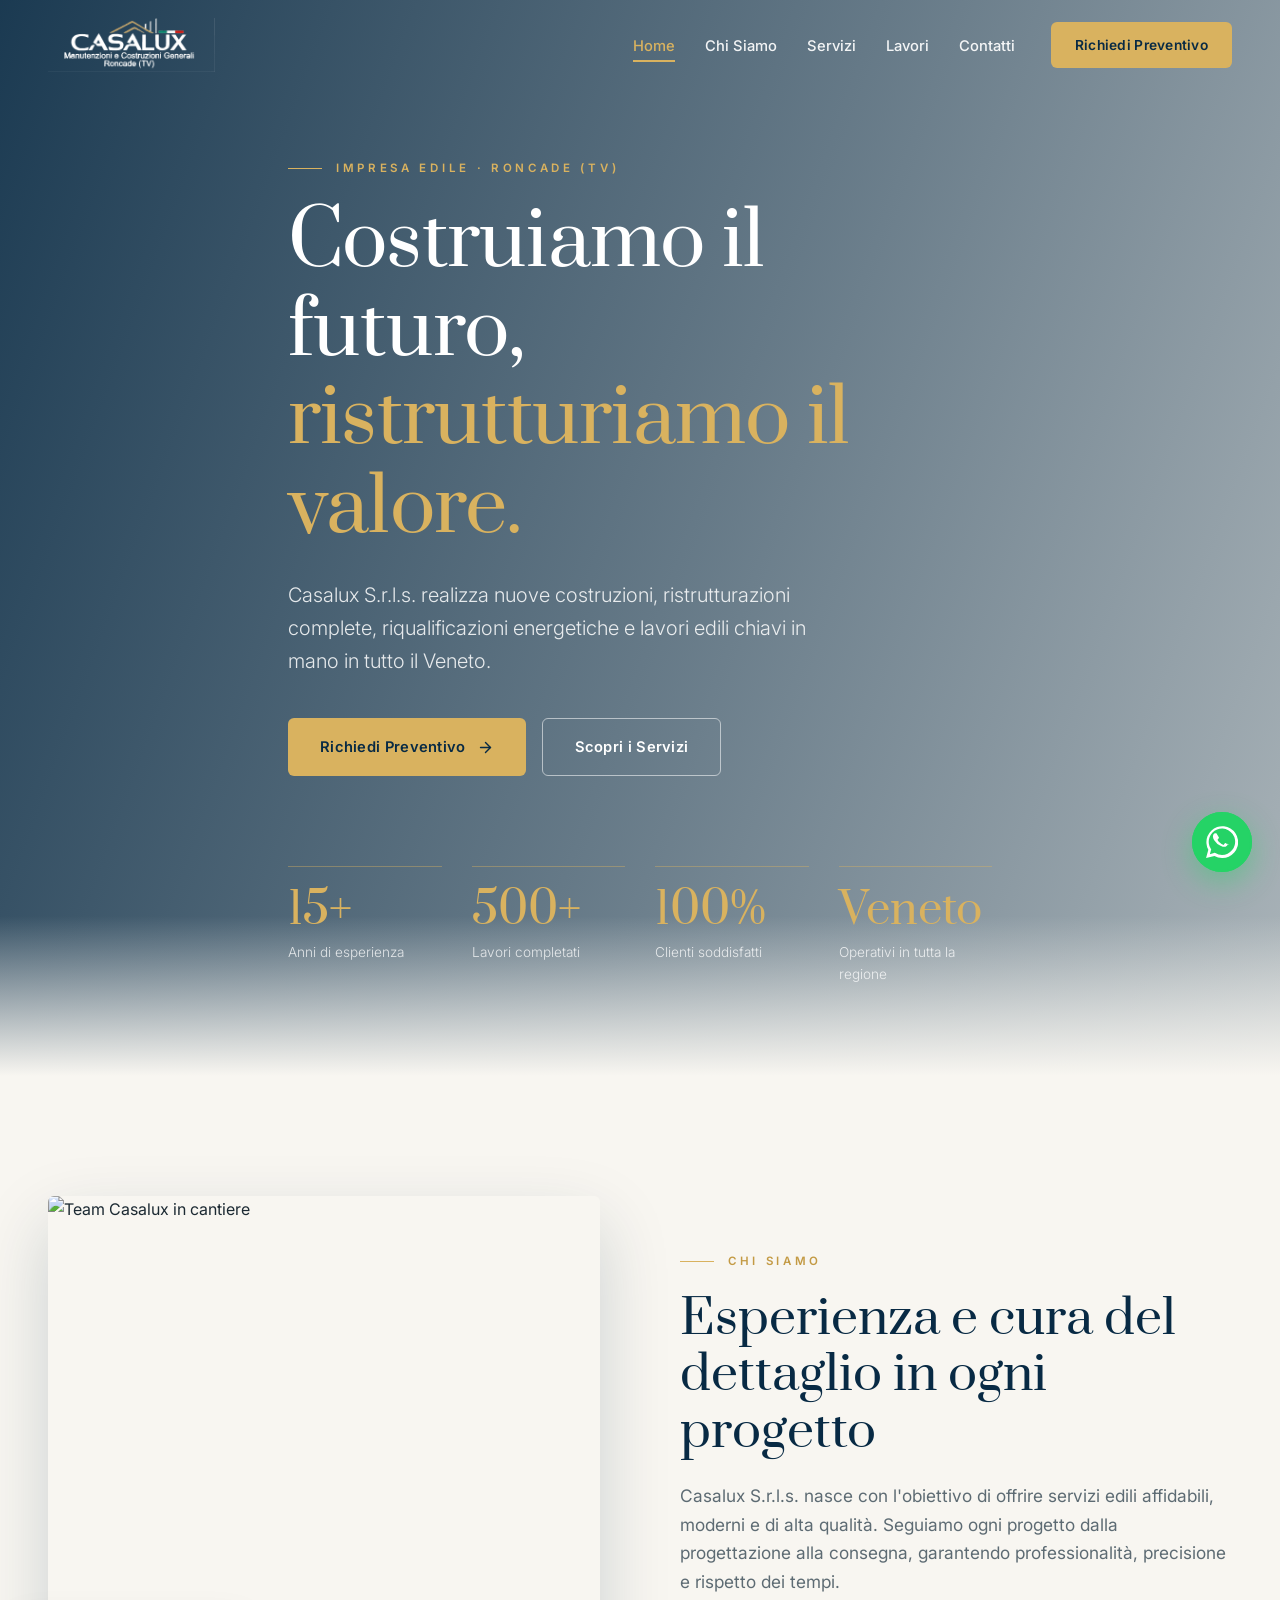
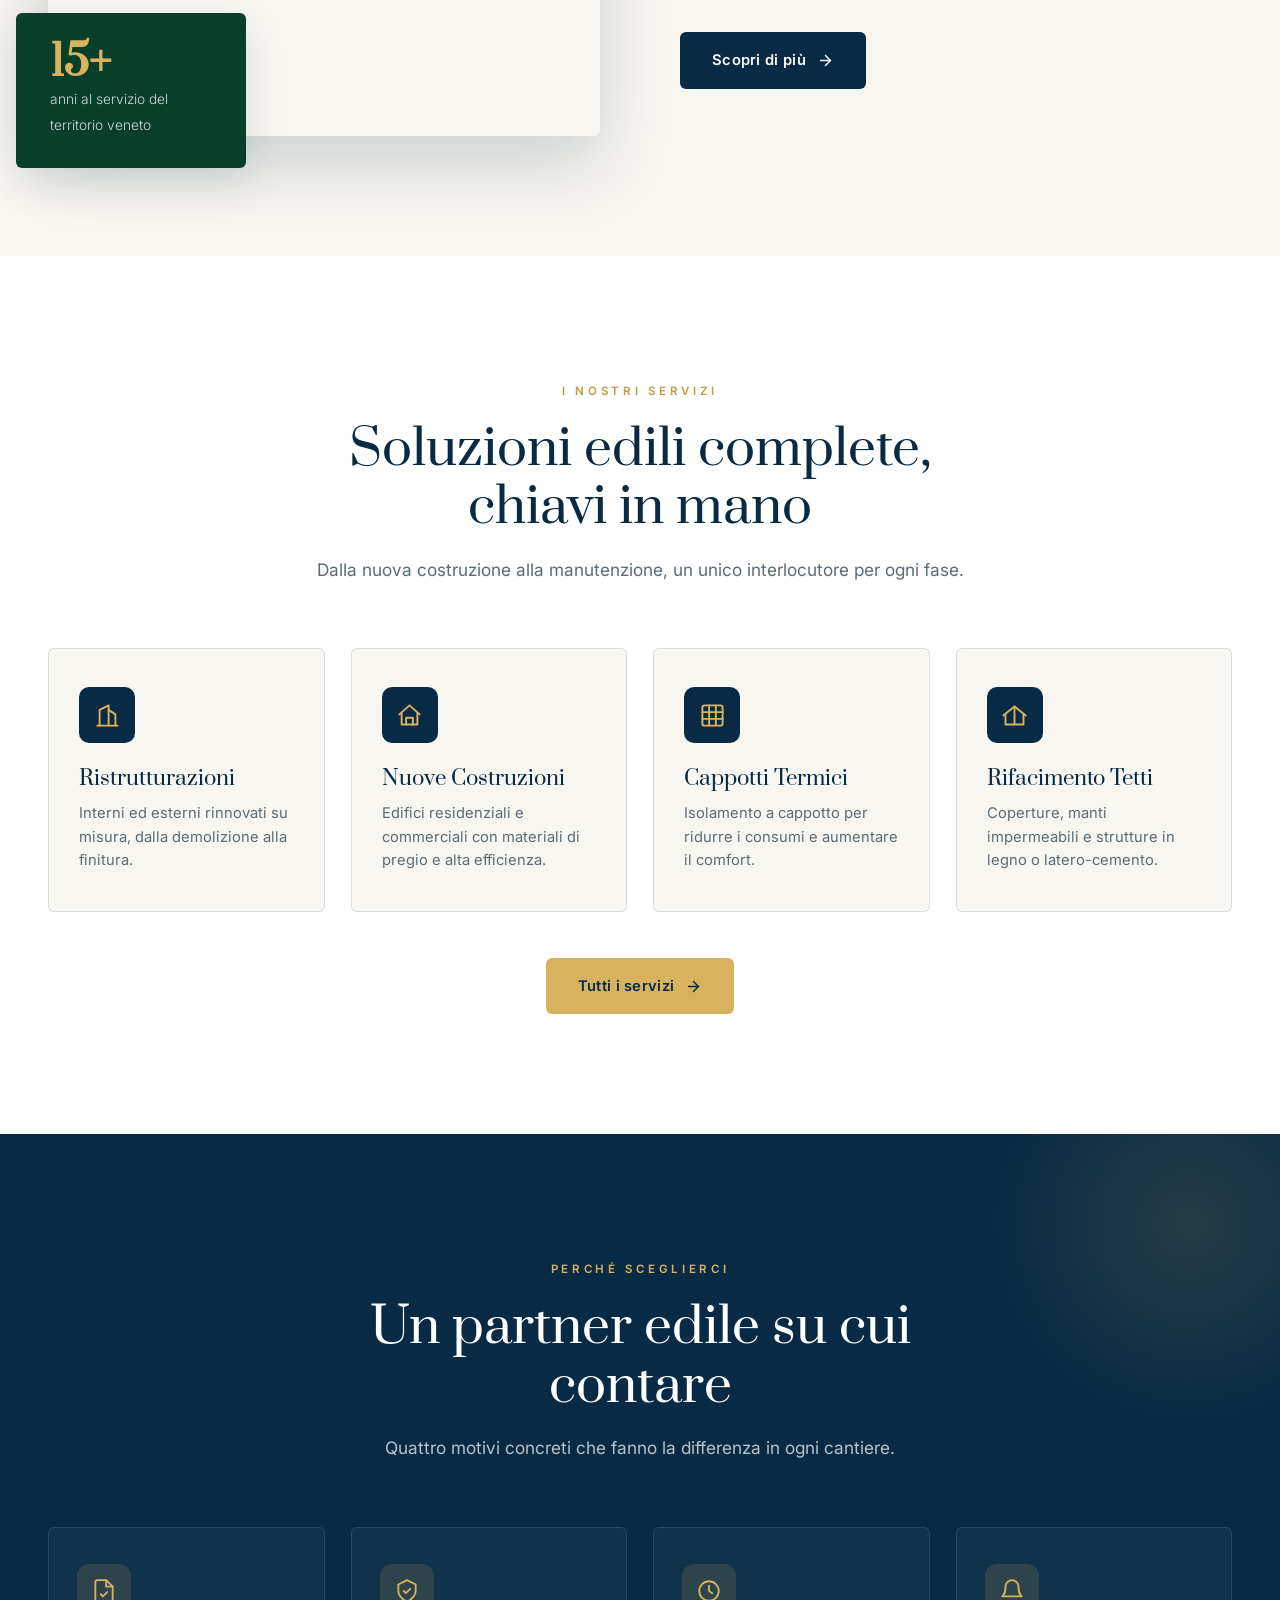
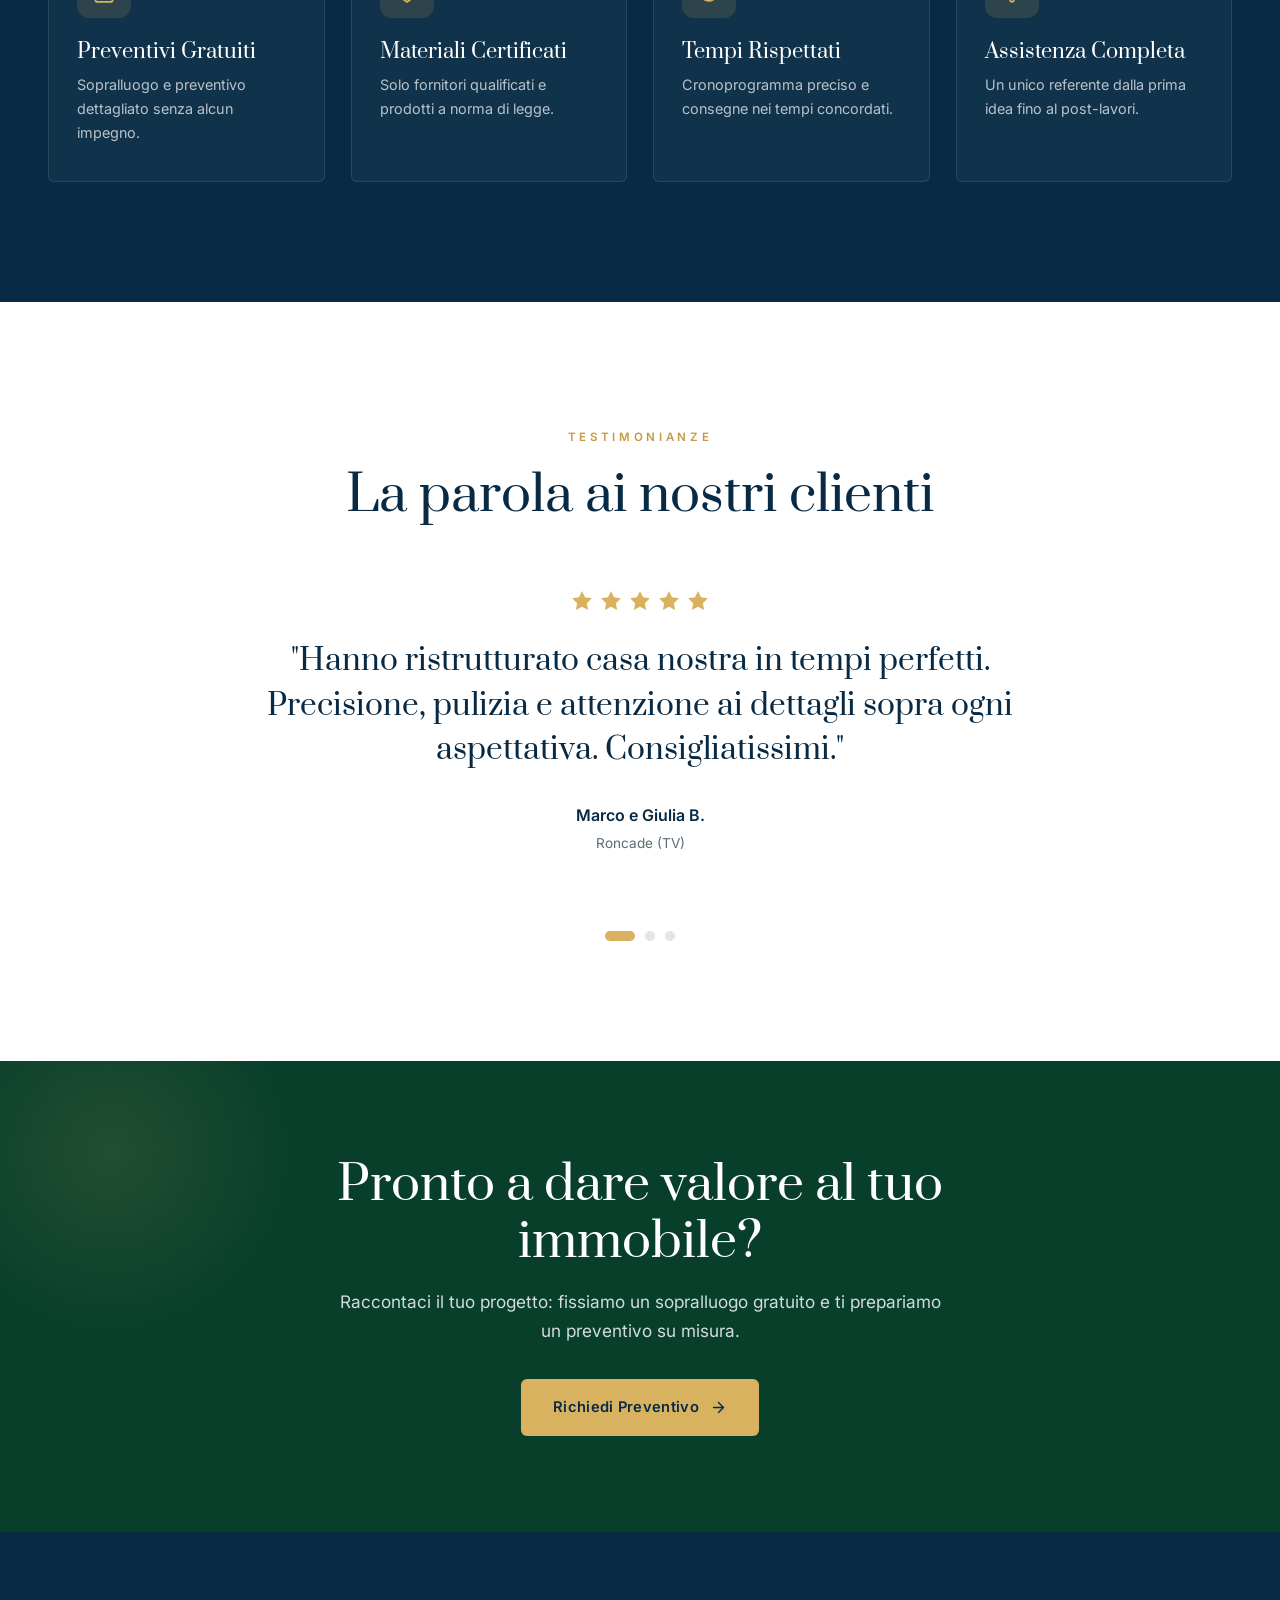
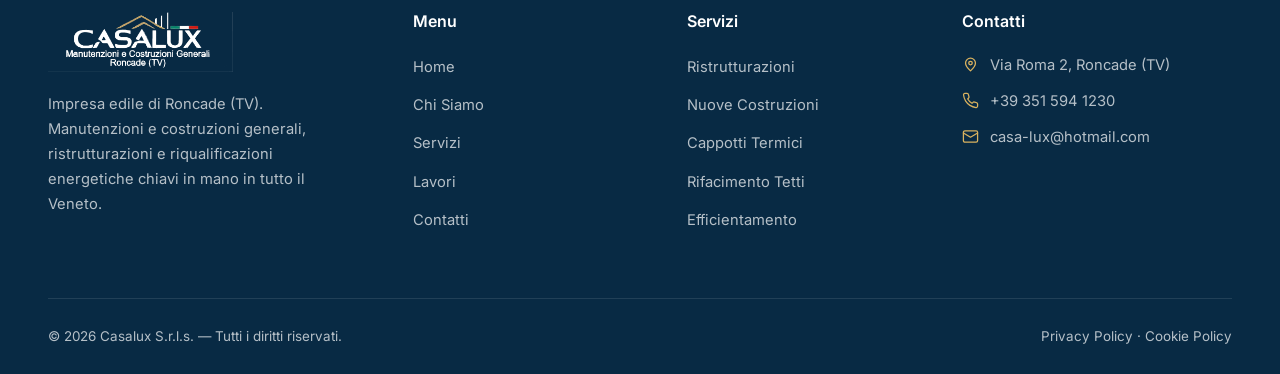
==== commit 15787b03: "Add files via upload" ====
--- a/index.html
+++ b/index.html
@@ -88,7 +88,21 @@
 </section>
 
 <!-- ABOUT TEASER -->
-
+<section class="section">
+  <div class="container about-grid">
+    <div class="about-media reveal">
+      <img src="https://images.unsplash.com/photo-1581094794329-c8112a89af12?auto=format&fit=crop&w=900&q=80" alt="Team Casalux in cantiere">
+      <div class="about-badge"><strong>15+</strong><span>anni al servizio del territorio veneto</span></div>
+    </div>
+    <div class="about-text reveal d1">
+      <span class="eyebrow">Chi Siamo</span>
+      <h2>Esperienza e cura del dettaglio in ogni progetto</h2>
+      <p>Casalux S.r.l.s. nasce con l'obiettivo di offrire servizi edili affidabili, moderni e di alta qualità. Seguiamo ogni progetto dalla progettazione alla consegna, garantendo professionalità, precisione e rispetto dei tempi.</p>
+      <a href="chi-siamo.html" class="btn btn-blu">Scopri di più
+        <svg viewBox="0 0 24 24" fill="none" stroke="currentColor" stroke-width="2" stroke-linecap="round" stroke-linejoin="round"><line x1="5" y1="12" x2="19" y2="12"/><polyline points="12 5 19 12 12 19"/></svg></a>
+    </div>
+  </div>
+</section>
 
 <!-- SERVICES TEASER -->
 <section class="section" style="background:#fff">
@@ -101,19 +115,19 @@
     <div class="services-grid">
       <article class="svc reveal">
         <span class="svc-ic"><svg viewBox="0 0 24 24" fill="none" stroke-width="1.7" stroke-linecap="round" stroke-linejoin="round"><path d="M3 21h18"/><path d="M5 21V7l8-4v18"/><path d="M19 21V11l-6-4"/></svg></span>
-        <h3>Ristrutturazioni</h3>
+        <h3>Ristrutturazioni</h3><p>Interni ed esterni rinnovati su misura, dalla demolizione alla finitura.</p>
       </article>
       <article class="svc reveal d1">
         <span class="svc-ic"><svg viewBox="0 0 24 24" fill="none" stroke-width="1.7" stroke-linecap="round" stroke-linejoin="round"><path d="M3 11l9-8 9 8"/><path d="M5 10v10h14V10"/><path d="M9 20v-6h6v6"/></svg></span>
-        <h3>Nuove Costruzioni</h3>
+        <h3>Nuove Costruzioni</h3><p>Edifici residenziali e commerciali con materiali di pregio e alta efficienza.</p>
       </article>
       <article class="svc reveal d2">
         <span class="svc-ic"><svg viewBox="0 0 24 24" fill="none" stroke-width="1.7" stroke-linecap="round" stroke-linejoin="round"><rect x="3" y="3" width="18" height="18" rx="2"/><path d="M3 9h18M3 15h18M9 3v18M15 3v18"/></svg></span>
-        <h3>Cappotti Termici</h3>
+        <h3>Cappotti Termici</h3><p>Isolamento a cappotto per ridurre i consumi e aumentare il comfort.</p>
       </article>
       <article class="svc reveal d3">
         <span class="svc-ic"><svg viewBox="0 0 24 24" fill="none" stroke-width="1.7" stroke-linecap="round" stroke-linejoin="round"><path d="M2 12l10-8 10 8"/><path d="M4 11v9h16v-9"/><path d="M12 4v16"/></svg></span>
-        <h3>Rifacimento Tetti</h3>
+        <h3>Rifacimento Tetti</h3><p>Coperture, manti impermeabili e strutture in legno o latero-cemento.</p>
       </article>
     </div>
     <div class="center" style="margin-top:46px">
@@ -123,6 +137,34 @@
   </div>
 </section>
 
+<!-- WHY -->
+<section class="section why">
+  <div class="container">
+    <div class="section-head center reveal">
+      <span class="eyebrow">Perché Sceglierci</span>
+      <h2>Un partner edile su cui contare</h2>
+      <p>Quattro motivi concreti che fanno la differenza in ogni cantiere.</p>
+    </div>
+    <div class="why-grid">
+      <div class="why-card reveal">
+        <span class="why-ic"><svg viewBox="0 0 24 24" fill="none" stroke-width="1.7" stroke-linecap="round" stroke-linejoin="round"><path d="M14 2H6a2 2 0 0 0-2 2v16a2 2 0 0 0 2 2h12a2 2 0 0 0 2-2V8z"/><path d="M14 2v6h6"/><path d="M9 15l2 2 4-4"/></svg></span>
+        <h3>Preventivi Gratuiti</h3><p>Sopralluogo e preventivo dettagliato senza alcun impegno.</p>
+      </div>
+      <div class="why-card reveal d1">
+        <span class="why-ic"><svg viewBox="0 0 24 24" fill="none" stroke-width="1.7" stroke-linecap="round" stroke-linejoin="round"><path d="M12 2l8 4v6c0 5-3.5 7.5-8 10-4.5-2.5-8-5-8-10V6z"/><path d="M9 12l2 2 4-4"/></svg></span>
+        <h3>Materiali Certificati</h3><p>Solo fornitori qualificati e prodotti a norma di legge.</p>
+      </div>
+      <div class="why-card reveal d2">
+        <span class="why-ic"><svg viewBox="0 0 24 24" fill="none" stroke-width="1.7" stroke-linecap="round" stroke-linejoin="round"><circle cx="12" cy="12" r="9"/><polyline points="12 7 12 12 15 14"/></svg></span>
+        <h3>Tempi Rispettati</h3><p>Cronoprogramma preciso e consegne nei tempi concordati.</p>
+      </div>
+      <div class="why-card reveal d3">
+        <span class="why-ic"><svg viewBox="0 0 24 24" fill="none" stroke-width="1.7" stroke-linecap="round" stroke-linejoin="round"><path d="M18 8a6 6 0 0 0-12 0c0 7-3 9-3 9h18s-3-2-3-9"/><path d="M13.7 21a2 2 0 0 1-3.4 0"/></svg></span>
+        <h3>Assistenza Completa</h3><p>Un unico referente dalla prima idea fino al post-lavori.</p>
+      </div>
+    </div>
+  </div>
+</section>
 
 <!-- TESTIMONIALS -->
 <section class="section testi" style="background:#fff">
@@ -169,11 +211,30 @@
       <div class="footer-about">
         <a href="index.html" class="brand"><img src="img/logo-bianco.png" alt="Casalux — Manutenzioni e Costruzioni Generali"></a>
         <p>Impresa edile di Roncade (TV). Manutenzioni e costruzioni generali, ristrutturazioni e riqualificazioni energetiche chiavi in mano in tutto il Veneto.</p>
+      </div>
+      <div><h4>Menu</h4><ul>
+        <li><a href="index.html">Home</a></li>
+        <li><a href="chi-siamo.html">Chi Siamo</a></li>
+        <li><a href="servizi.html">Servizi</a></li>
+        <li><a href="lavori.html">Lavori</a></li>
+        <li><a href="contatti.html">Contatti</a></li>
+      </ul></div>
+      <div><h4>Servizi</h4><ul>
+        <li><a href="servizi.html">Ristrutturazioni</a></li>
+        <li><a href="servizi.html">Nuove Costruzioni</a></li>
+        <li><a href="servizi.html">Cappotti Termici</a></li>
+        <li><a href="servizi.html">Rifacimento Tetti</a></li>
+        <li><a href="servizi.html">Efficientamento</a></li>
+      </ul></div>
       <div><h4>Contatti</h4><ul class="footer-contact">
         <li><svg viewBox="0 0 24 24" fill="none" stroke-width="1.8" stroke-linecap="round" stroke-linejoin="round"><path d="M12 21s-7-6.2-7-11a7 7 0 0 1 14 0c0 4.8-7 11-7 11z"/><circle cx="12" cy="10" r="2.5"/></svg>Via Roma 2, Roncade (TV)</li>
+        <li><svg viewBox="0 0 24 24" fill="none" stroke-width="1.8" stroke-linecap="round" stroke-linejoin="round"><path d="M22 16.9v3a2 2 0 0 1-2.2 2 19.8 19.8 0 0 1-8.6-3 19.5 19.5 0 0 1-6-6 19.8 19.8 0 0 1-3-8.6A2 2 0 0 1 4.1 2h3a2 2 0 0 1 2 1.7c.1.9.4 1.8.7 2.7a2 2 0 0 1-.5 2.1L8.1 9.9a16 16 0 0 0 6 6l1.4-1.2a2 2 0 0 1 2.1-.5c.9.3 1.8.6 2.7.7a2 2 0 0 1 1.7 2z"/></svg><a href="tel:+393515941230">+39 351 594 1230</a></li>
         <li><svg viewBox="0 0 24 24" fill="none" stroke-width="1.8" stroke-linecap="round" stroke-linejoin="round"><rect x="2" y="4" width="20" height="16" rx="2"/><path d="m22 7-10 6L2 7"/></svg><a href="mailto:casa-lux@hotmail.com">casa-lux@hotmail.com</a></li>
+      </ul></div>
+    </div>
     <div class="footer-bottom">
       <span>© 2026 Casalux S.r.l.s. — Tutti i diritti riservati.</span>
+      <span><a href="#">Privacy Policy</a> · <a href="#">Cookie Policy</a></span>
     </div>
   </div>
 </footer>
@@ -185,15 +246,36 @@
       <button aria-label="Chiudi" class="popup-close" onclick="closeWhatsappPopup()">&times;</button>
     </div>
     <a class="call-option" href="https://wa.me/393515941230?text=Salve%2C%20vorrei%20un%20preventivo%20Casalux" rel="noopener" target="_blank">
-      <div><strong>351 594 1230</strong><p>Scrivici su WhatsApp</p></div>
+      <div>
+      <strong>
+       Erhan
+      </strong>
+      <p>
+       +39 351 594 1230
+      </p>
+     </div>
       <span class="call-icon">💬</span>
     </a>
     <a class="call-option" href="https://wa.me/393358401227?text=Salve%2C%20vorrei%20un%20preventivo%20Casalux" rel="noopener" target="_blank">
-      <div><strong>335 840 1227</strong><p>Scrivici su WhatsApp</p></div>
+      <div>
+      <strong>
+       Gianni
+      </strong>
+      <p>
+       +39 335 840 1227
+      </p>
+     </div>
       <span class="call-icon">💬</span>
     </a>
     <a class="call-option" href="https://wa.me/393385839702?text=Salve%2C%20vorrei%20un%20preventivo%20Casalux" rel="noopener" target="_blank">
-      <div><strong>338 583 9702</strong><p>Scrivici su WhatsApp</p></div>
+      <div>
+      <strong>
+       Fadil
+      </strong>
+      <p>
+       +39 338 583 9702
+      </p>
+     </div>
       <span class="call-icon">💬</span>
     </a>
   </div>
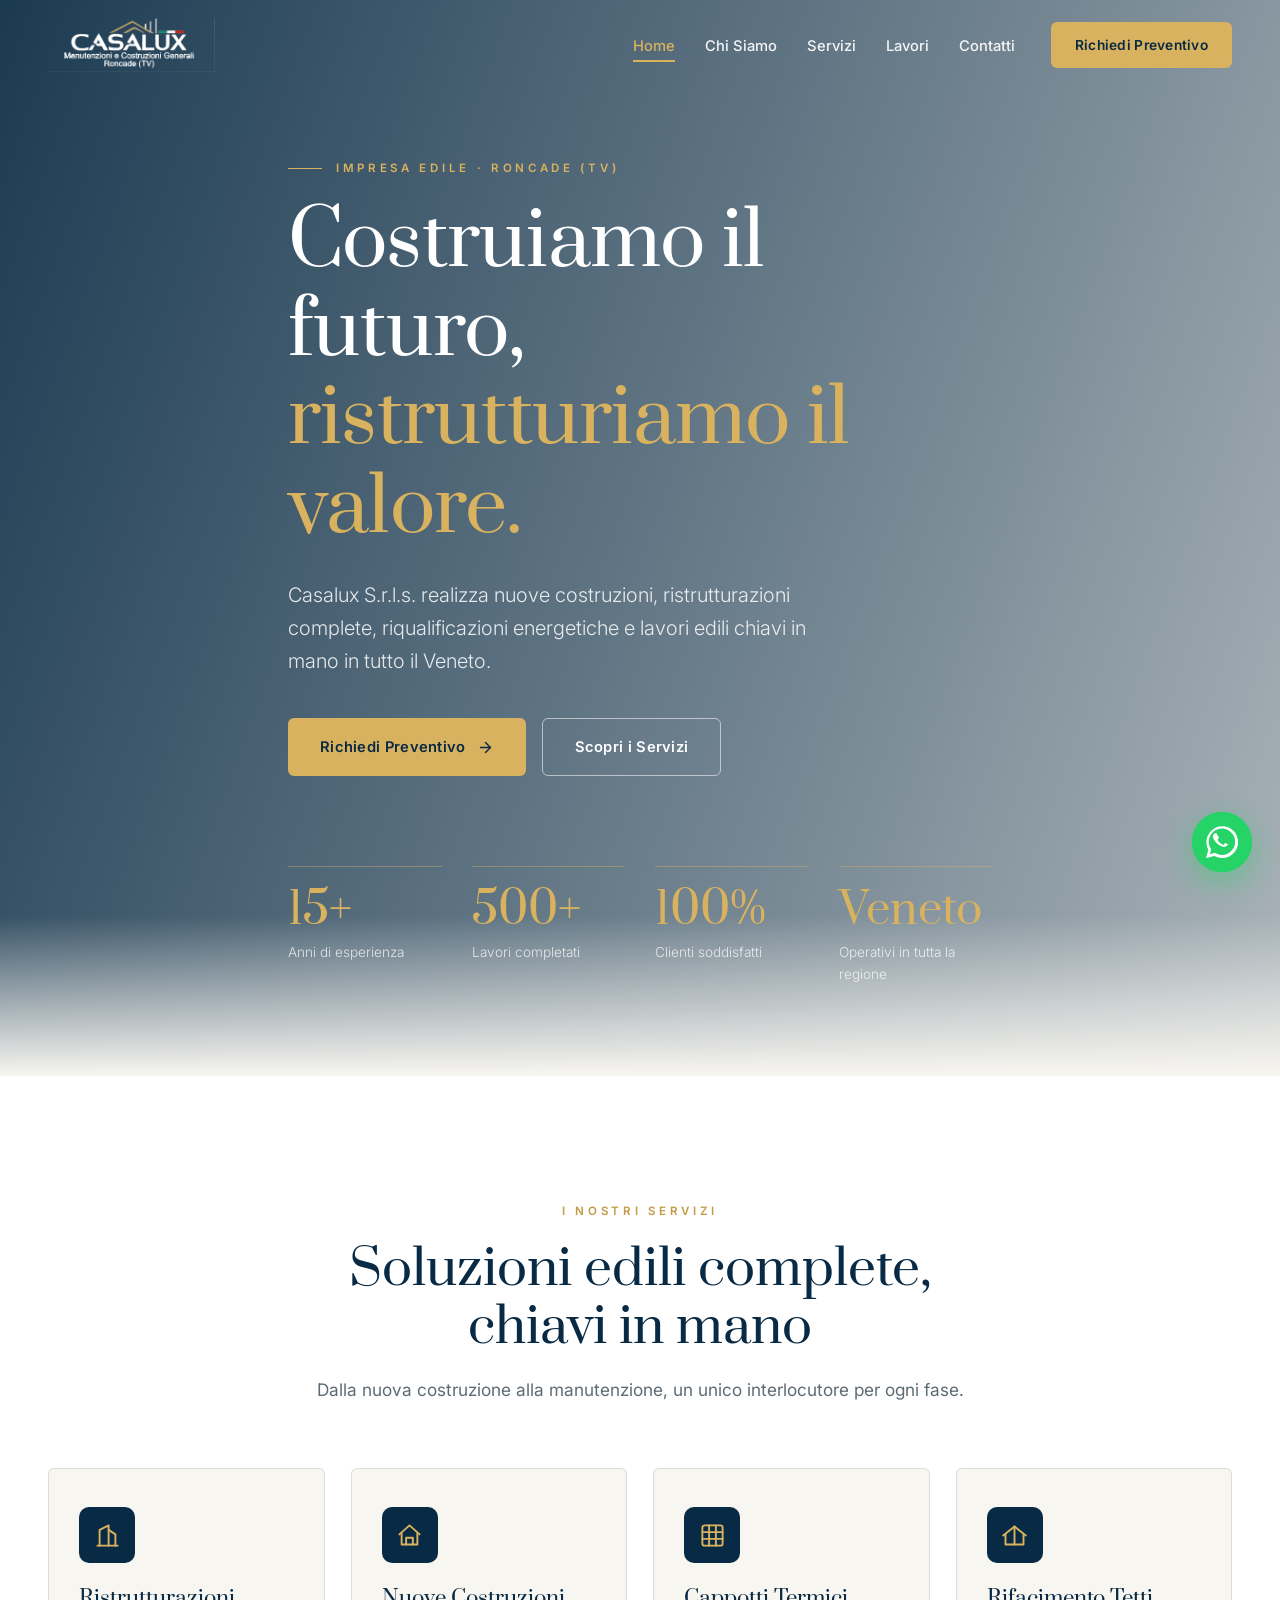
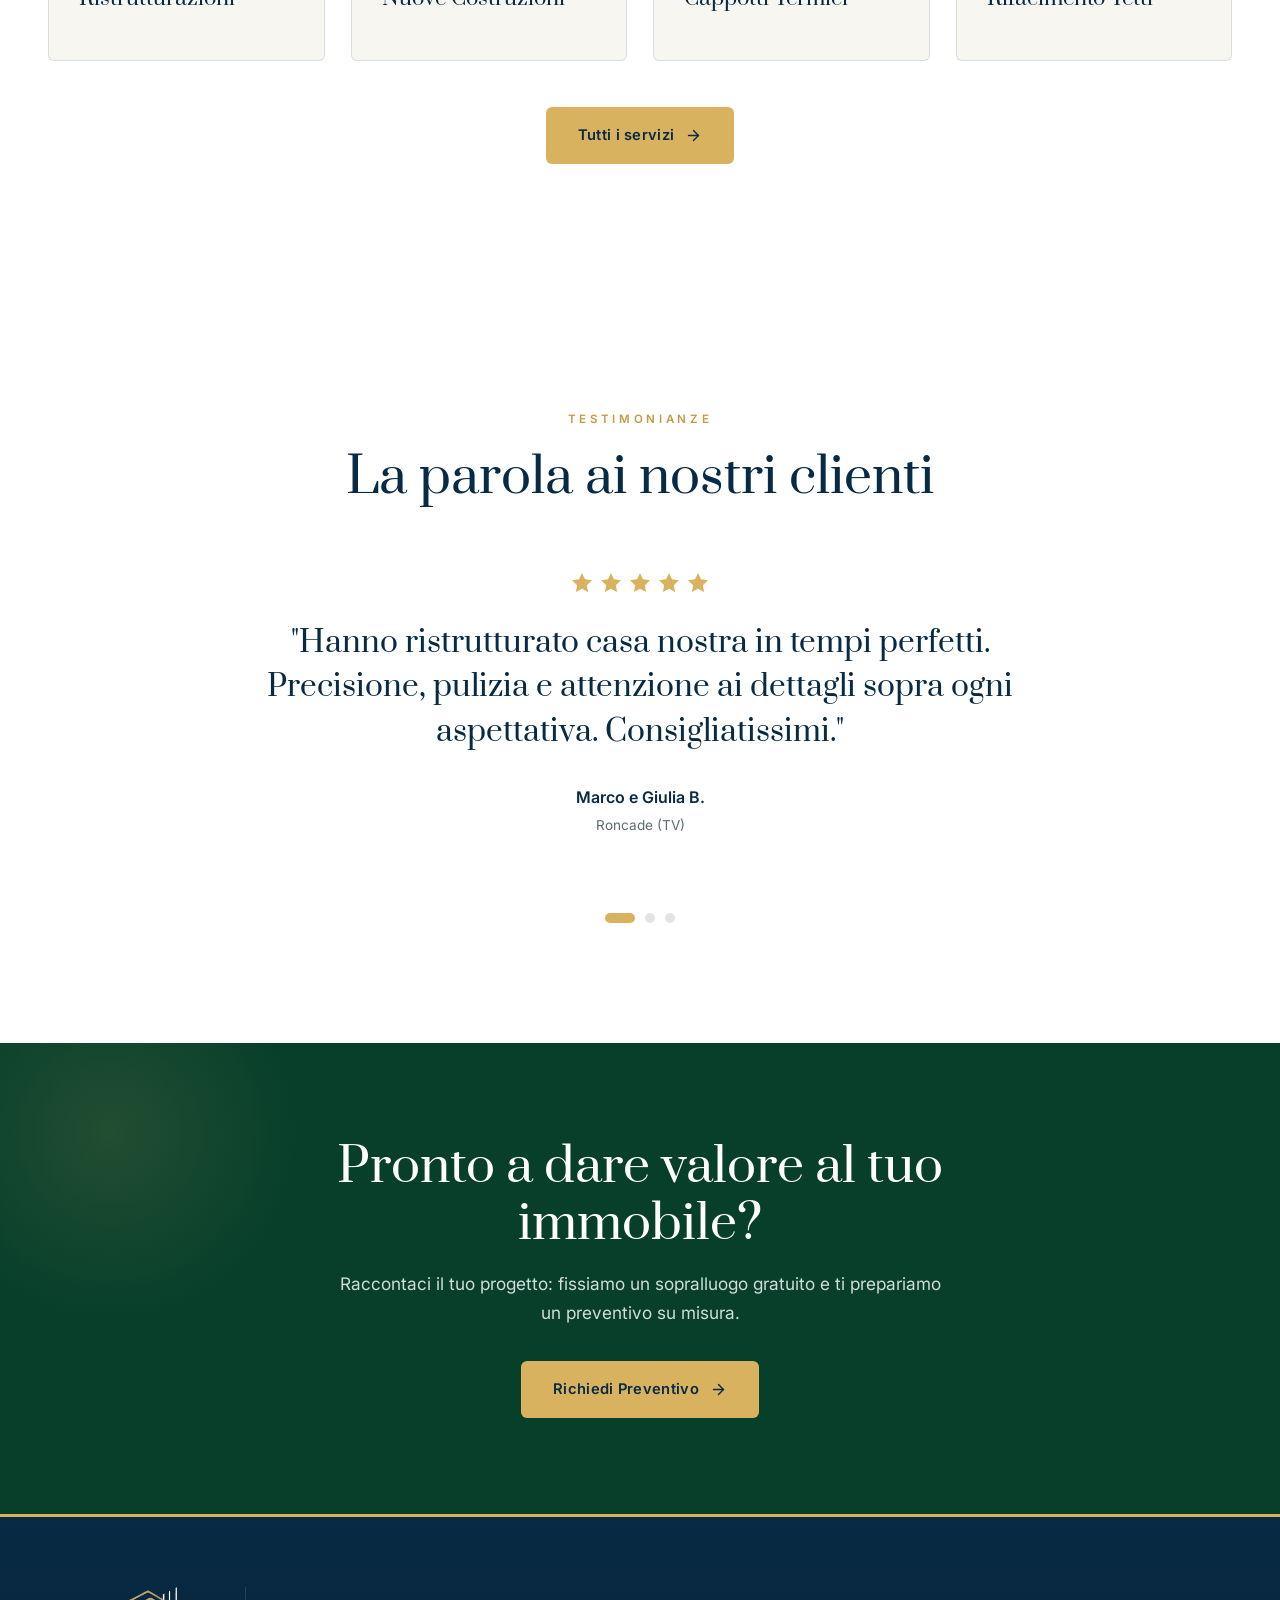
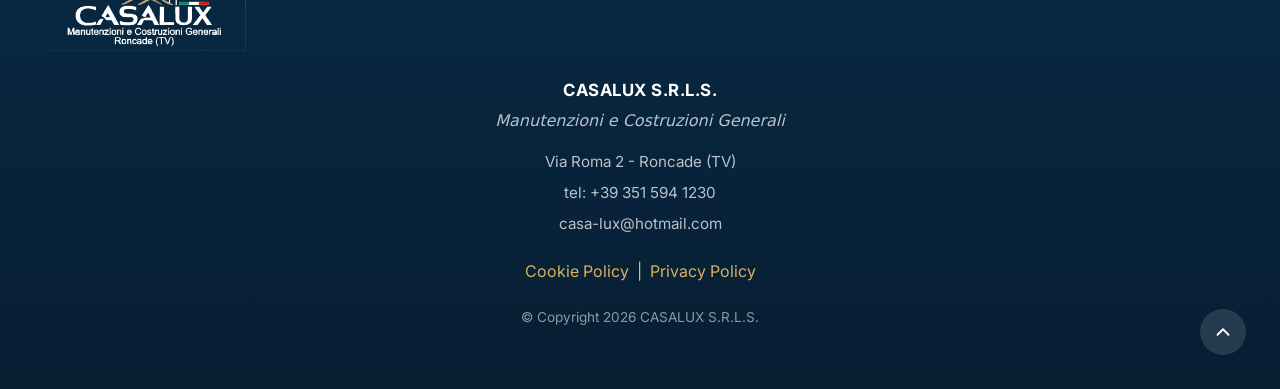
==== commit db3c2774: "Add files via upload" ====
--- a/index.html
+++ b/index.html
@@ -88,21 +88,7 @@
 </section>
 
 <!-- ABOUT TEASER -->
-<section class="section">
-  <div class="container about-grid">
-    <div class="about-media reveal">
-      <img src="https://images.unsplash.com/photo-1581094794329-c8112a89af12?auto=format&fit=crop&w=900&q=80" alt="Team Casalux in cantiere">
-      <div class="about-badge"><strong>15+</strong><span>anni al servizio del territorio veneto</span></div>
-    </div>
-    <div class="about-text reveal d1">
-      <span class="eyebrow">Chi Siamo</span>
-      <h2>Esperienza e cura del dettaglio in ogni progetto</h2>
-      <p>Casalux S.r.l.s. nasce con l'obiettivo di offrire servizi edili affidabili, moderni e di alta qualità. Seguiamo ogni progetto dalla progettazione alla consegna, garantendo professionalità, precisione e rispetto dei tempi.</p>
-      <a href="chi-siamo.html" class="btn btn-blu">Scopri di più
-        <svg viewBox="0 0 24 24" fill="none" stroke="currentColor" stroke-width="2" stroke-linecap="round" stroke-linejoin="round"><line x1="5" y1="12" x2="19" y2="12"/><polyline points="12 5 19 12 12 19"/></svg></a>
-    </div>
-  </div>
-</section>
+
 
 <!-- SERVICES TEASER -->
 <section class="section" style="background:#fff">
@@ -115,19 +101,19 @@
     <div class="services-grid">
       <article class="svc reveal">
         <span class="svc-ic"><svg viewBox="0 0 24 24" fill="none" stroke-width="1.7" stroke-linecap="round" stroke-linejoin="round"><path d="M3 21h18"/><path d="M5 21V7l8-4v18"/><path d="M19 21V11l-6-4"/></svg></span>
-        <h3>Ristrutturazioni</h3><p>Interni ed esterni rinnovati su misura, dalla demolizione alla finitura.</p>
+        <h3>Ristrutturazioni</h3>
       </article>
       <article class="svc reveal d1">
         <span class="svc-ic"><svg viewBox="0 0 24 24" fill="none" stroke-width="1.7" stroke-linecap="round" stroke-linejoin="round"><path d="M3 11l9-8 9 8"/><path d="M5 10v10h14V10"/><path d="M9 20v-6h6v6"/></svg></span>
-        <h3>Nuove Costruzioni</h3><p>Edifici residenziali e commerciali con materiali di pregio e alta efficienza.</p>
+        <h3>Nuove Costruzioni</h3>
       </article>
       <article class="svc reveal d2">
         <span class="svc-ic"><svg viewBox="0 0 24 24" fill="none" stroke-width="1.7" stroke-linecap="round" stroke-linejoin="round"><rect x="3" y="3" width="18" height="18" rx="2"/><path d="M3 9h18M3 15h18M9 3v18M15 3v18"/></svg></span>
-        <h3>Cappotti Termici</h3><p>Isolamento a cappotto per ridurre i consumi e aumentare il comfort.</p>
+        <h3>Cappotti Termici</h3>
       </article>
       <article class="svc reveal d3">
         <span class="svc-ic"><svg viewBox="0 0 24 24" fill="none" stroke-width="1.7" stroke-linecap="round" stroke-linejoin="round"><path d="M2 12l10-8 10 8"/><path d="M4 11v9h16v-9"/><path d="M12 4v16"/></svg></span>
-        <h3>Rifacimento Tetti</h3><p>Coperture, manti impermeabili e strutture in legno o latero-cemento.</p>
+        <h3>Rifacimento Tetti</h3>
       </article>
     </div>
     <div class="center" style="margin-top:46px">
@@ -137,34 +123,6 @@
   </div>
 </section>
 
-<!-- WHY -->
-<section class="section why">
-  <div class="container">
-    <div class="section-head center reveal">
-      <span class="eyebrow">Perché Sceglierci</span>
-      <h2>Un partner edile su cui contare</h2>
-      <p>Quattro motivi concreti che fanno la differenza in ogni cantiere.</p>
-    </div>
-    <div class="why-grid">
-      <div class="why-card reveal">
-        <span class="why-ic"><svg viewBox="0 0 24 24" fill="none" stroke-width="1.7" stroke-linecap="round" stroke-linejoin="round"><path d="M14 2H6a2 2 0 0 0-2 2v16a2 2 0 0 0 2 2h12a2 2 0 0 0 2-2V8z"/><path d="M14 2v6h6"/><path d="M9 15l2 2 4-4"/></svg></span>
-        <h3>Preventivi Gratuiti</h3><p>Sopralluogo e preventivo dettagliato senza alcun impegno.</p>
-      </div>
-      <div class="why-card reveal d1">
-        <span class="why-ic"><svg viewBox="0 0 24 24" fill="none" stroke-width="1.7" stroke-linecap="round" stroke-linejoin="round"><path d="M12 2l8 4v6c0 5-3.5 7.5-8 10-4.5-2.5-8-5-8-10V6z"/><path d="M9 12l2 2 4-4"/></svg></span>
-        <h3>Materiali Certificati</h3><p>Solo fornitori qualificati e prodotti a norma di legge.</p>
-      </div>
-      <div class="why-card reveal d2">
-        <span class="why-ic"><svg viewBox="0 0 24 24" fill="none" stroke-width="1.7" stroke-linecap="round" stroke-linejoin="round"><circle cx="12" cy="12" r="9"/><polyline points="12 7 12 12 15 14"/></svg></span>
-        <h3>Tempi Rispettati</h3><p>Cronoprogramma preciso e consegne nei tempi concordati.</p>
-      </div>
-      <div class="why-card reveal d3">
-        <span class="why-ic"><svg viewBox="0 0 24 24" fill="none" stroke-width="1.7" stroke-linecap="round" stroke-linejoin="round"><path d="M18 8a6 6 0 0 0-12 0c0 7-3 9-3 9h18s-3-2-3-9"/><path d="M13.7 21a2 2 0 0 1-3.4 0"/></svg></span>
-        <h3>Assistenza Completa</h3><p>Un unico referente dalla prima idea fino al post-lavori.</p>
-      </div>
-    </div>
-  </div>
-</section>
 
 <!-- TESTIMONIALS -->
 <section class="section testi" style="background:#fff">
@@ -205,38 +163,20 @@
   </div>
 </section>
 
-<footer class="footer">
+<footer class="footer footer-center">
   <div class="container">
-    <div class="footer-grid">
-      <div class="footer-about">
-        <a href="index.html" class="brand"><img src="img/logo-bianco.png" alt="Casalux — Manutenzioni e Costruzioni Generali"></a>
-        <p>Impresa edile di Roncade (TV). Manutenzioni e costruzioni generali, ristrutturazioni e riqualificazioni energetiche chiavi in mano in tutto il Veneto.</p>
-      </div>
-      <div><h4>Menu</h4><ul>
-        <li><a href="index.html">Home</a></li>
-        <li><a href="chi-siamo.html">Chi Siamo</a></li>
-        <li><a href="servizi.html">Servizi</a></li>
-        <li><a href="lavori.html">Lavori</a></li>
-        <li><a href="contatti.html">Contatti</a></li>
-      </ul></div>
-      <div><h4>Servizi</h4><ul>
-        <li><a href="servizi.html">Ristrutturazioni</a></li>
-        <li><a href="servizi.html">Nuove Costruzioni</a></li>
-        <li><a href="servizi.html">Cappotti Termici</a></li>
-        <li><a href="servizi.html">Rifacimento Tetti</a></li>
-        <li><a href="servizi.html">Efficientamento</a></li>
-      </ul></div>
-      <div><h4>Contatti</h4><ul class="footer-contact">
-        <li><svg viewBox="0 0 24 24" fill="none" stroke-width="1.8" stroke-linecap="round" stroke-linejoin="round"><path d="M12 21s-7-6.2-7-11a7 7 0 0 1 14 0c0 4.8-7 11-7 11z"/><circle cx="12" cy="10" r="2.5"/></svg>Via Roma 2, Roncade (TV)</li>
-        <li><svg viewBox="0 0 24 24" fill="none" stroke-width="1.8" stroke-linecap="round" stroke-linejoin="round"><path d="M22 16.9v3a2 2 0 0 1-2.2 2 19.8 19.8 0 0 1-8.6-3 19.5 19.5 0 0 1-6-6 19.8 19.8 0 0 1-3-8.6A2 2 0 0 1 4.1 2h3a2 2 0 0 1 2 1.7c.1.9.4 1.8.7 2.7a2 2 0 0 1-.5 2.1L8.1 9.9a16 16 0 0 0 6 6l1.4-1.2a2 2 0 0 1 2.1-.5c.9.3 1.8.6 2.7.7a2 2 0 0 1 1.7 2z"/></svg><a href="tel:+393515941230">+39 351 594 1230</a></li>
-        <li><svg viewBox="0 0 24 24" fill="none" stroke-width="1.8" stroke-linecap="round" stroke-linejoin="round"><rect x="2" y="4" width="20" height="16" rx="2"/><path d="m22 7-10 6L2 7"/></svg><a href="mailto:casa-lux@hotmail.com">casa-lux@hotmail.com</a></li>
-      </ul></div>
-    </div>
-    <div class="footer-bottom">
-      <span>© 2026 Casalux S.r.l.s. — Tutti i diritti riservati.</span>
-      <span><a href="#">Privacy Policy</a> · <a href="#">Cookie Policy</a></span>
-    </div>
-  </div>
+    <a href="index.html" class="brand"><img src="img/logo-bianco.png" alt="Casalux — Manutenzioni e Costruzioni Generali"></a>
+    <p class="fc-name">CASALUX S.R.L.S.</p>
+    <p class="fc-sub">Manutenzioni e Costruzioni Generali</p>
+    <p class="fc-line">Via Roma 2 - Roncade (TV)</p>
+    <p class="fc-line">tel: <a href="tel:+393515941230">+39 351 594 1230</a></p>
+    <p class="fc-line"><a href="mailto:casa-lux@hotmail.com">casa-lux@hotmail.com</a></p>
+    <p class="fc-links"><a href="#">Cookie Policy</a> &nbsp;|&nbsp; <a href="#">Privacy Policy</a></p>
+    <p class="fc-copy">© Copyright 2026 CASALUX S.R.L.S.</p>
+  </div>
+  <button class="scroll-top" type="button" onclick="window.scrollTo({top:0,behavior:'smooth'})" aria-label="Torna su">
+    <svg viewBox="0 0 24 24" fill="none" stroke="currentColor" stroke-width="2" stroke-linecap="round" stroke-linejoin="round"><polyline points="18 15 12 9 6 15"/></svg>
+  </button>
 </footer>
 
 <div aria-hidden="true" class="popup-overlay" id="whatsappPopup">
--- a/css/styles.css
+++ b/css/styles.css
@@ -262,15 +262,16 @@
 .cta-band p{color:rgba(255,255,255,.82);font-size:1.08rem;margin-bottom:34px}
 
 /* ---------- Footer ---------- */
-.footer{background:var(--blu);color:rgba(255,255,255,.7);padding:80px 0 0}
+.footer{background:linear-gradient(180deg,var(--blu) 0%,#071e33 100%);color:rgba(255,255,255,.72);padding:84px 0 0;border-top:3px solid var(--oro)}
 .footer-grid{display:grid;grid-template-columns:1.4fr 1fr 1fr 1.2fr;gap:50px;padding-bottom:54px}
 .footer .brand img{height:60px;margin-bottom:20px}
 .footer-about p{font-size:.92rem;line-height:1.7;max-width:300px}
-.footer h4{color:#fff;font-family:var(--ff-testo);font-weight:600;font-size:1rem;margin-bottom:22px}
+.footer h4{color:#fff;font-family:var(--ff-testo);font-weight:600;font-size:1rem;margin-bottom:22px;position:relative;padding-bottom:10px}
+.footer h4::after{content:'';position:absolute;left:0;bottom:0;width:32px;height:2px;background:var(--oro);border-radius:2px}
 .footer ul{list-style:none}
 .footer ul li{margin-bottom:12px}
-.footer ul a{font-size:.92rem;transition:color .3s var(--ease)}
-.footer ul a:hover{color:var(--oro)}
+.footer ul a{font-size:.92rem;transition:color .3s var(--ease),padding-left .3s var(--ease)}
+.footer ul a:hover{color:var(--oro);padding-left:5px}
 .footer-contact li{display:flex;gap:11px;align-items:flex-start;font-size:.92rem;margin-bottom:14px}
 .footer-contact svg{width:17px;height:17px;stroke:var(--oro);flex-shrink:0;margin-top:3px}
 .footer-bottom{border-top:1px solid rgba(255,255,255,.1);padding:26px 0;display:flex;justify-content:space-between;flex-wrap:wrap;gap:12px;font-size:.84rem}
@@ -346,3 +347,19 @@
 .call-option p{font-size:15px;margin:4px 0 0;opacity:.95;color:#fff}
 .call-icon{font-size:24px}
 button.wa-float{border:0;cursor:pointer}
+
+
+/* ── Footer centrato ── */
+.footer-center{padding:70px 0 60px;text-align:center;position:relative}
+.footer-center .brand img{height:64px;margin-bottom:26px}
+.footer-center .fc-name{color:#fff;font-weight:700;font-size:1.05rem;letter-spacing:.5px;margin-bottom:4px}
+.footer-center .fc-sub{font-style:italic;margin-bottom:14px}
+.footer-center .fc-line{font-size:.95rem;margin-bottom:6px}
+.footer-center .fc-line a:hover{color:var(--oro)}
+.footer-center .fc-links{margin:22px 0}
+.footer-center .fc-links a{color:var(--oro)}
+.footer-center .fc-links a:hover{text-decoration:underline}
+.footer-center .fc-copy{font-size:.85rem;opacity:.75}
+.scroll-top{position:absolute;right:34px;bottom:34px;width:46px;height:46px;border-radius:50%;border:0;cursor:pointer;background:rgba(255,255,255,.12);color:#fff;display:grid;place-items:center;transition:background .3s var(--ease)}
+.scroll-top:hover{background:var(--oro);color:var(--blu)}
+.scroll-top svg{width:22px;height:22px}
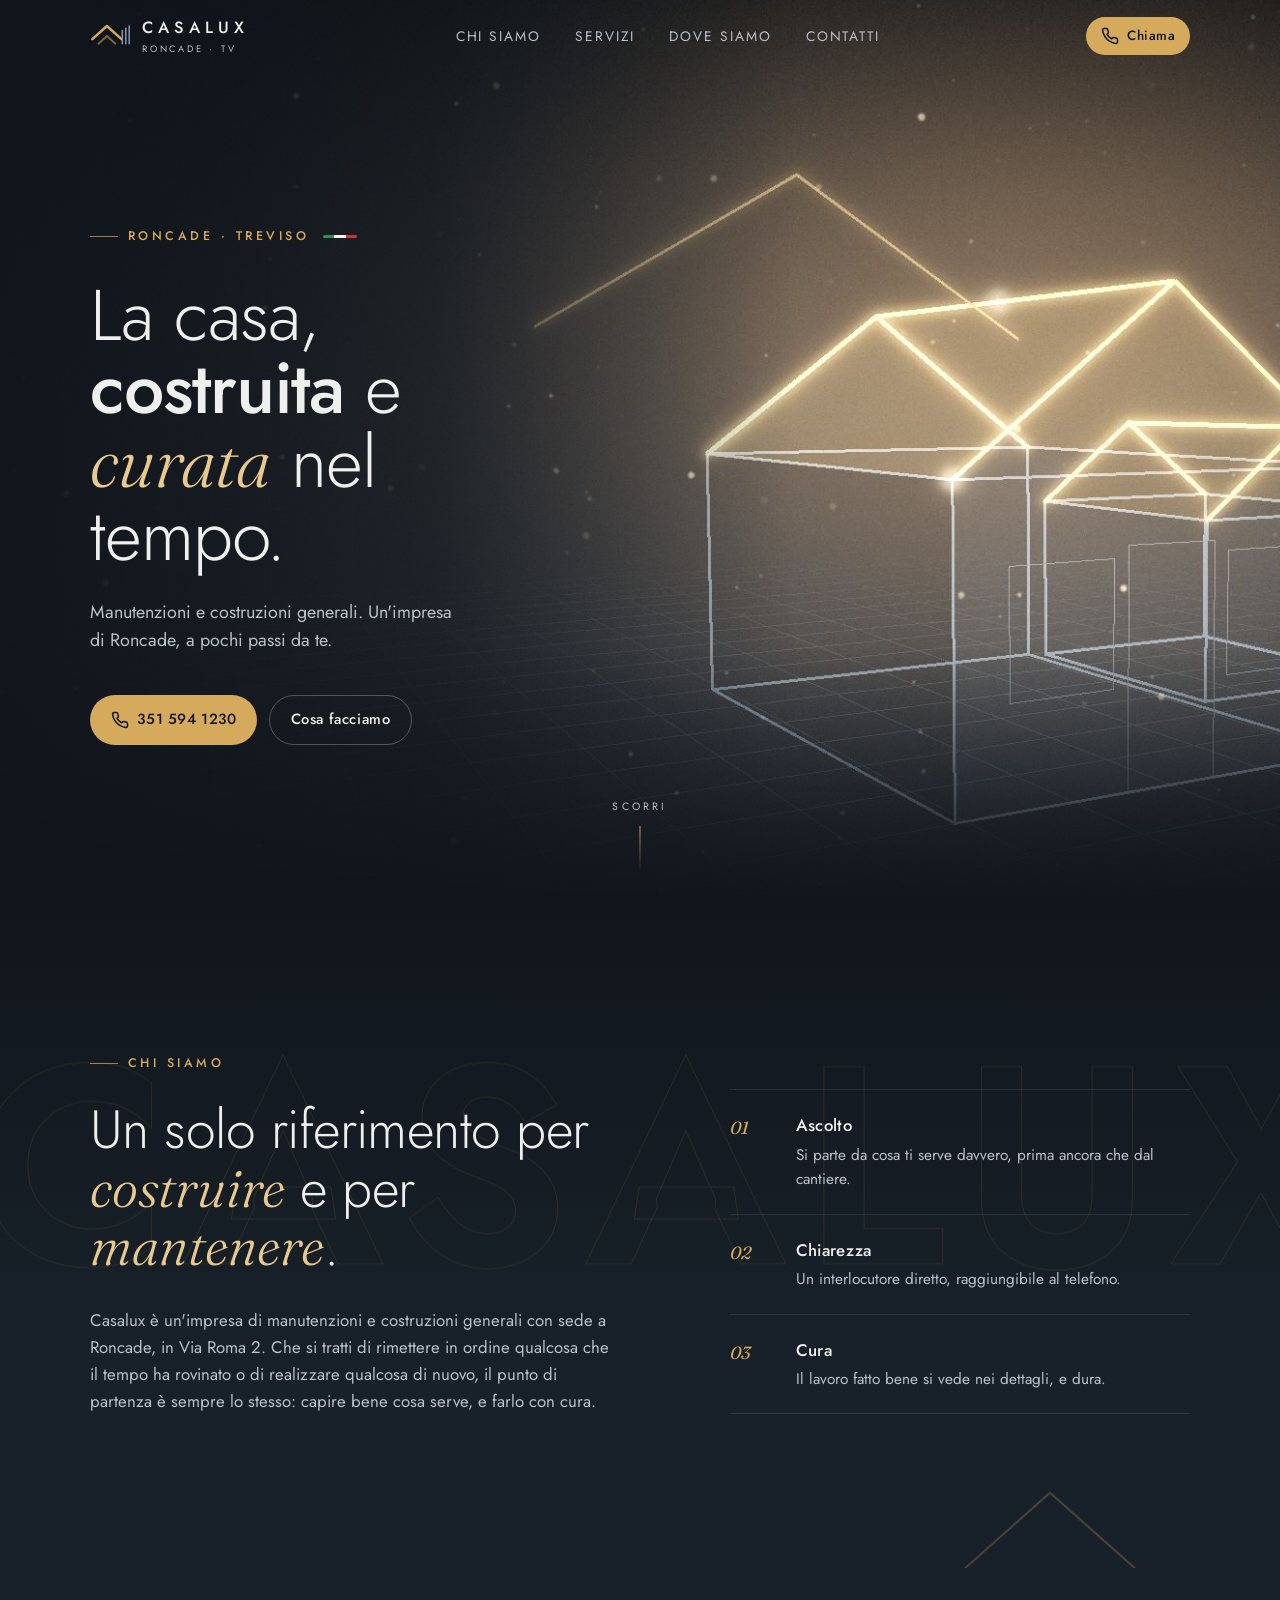
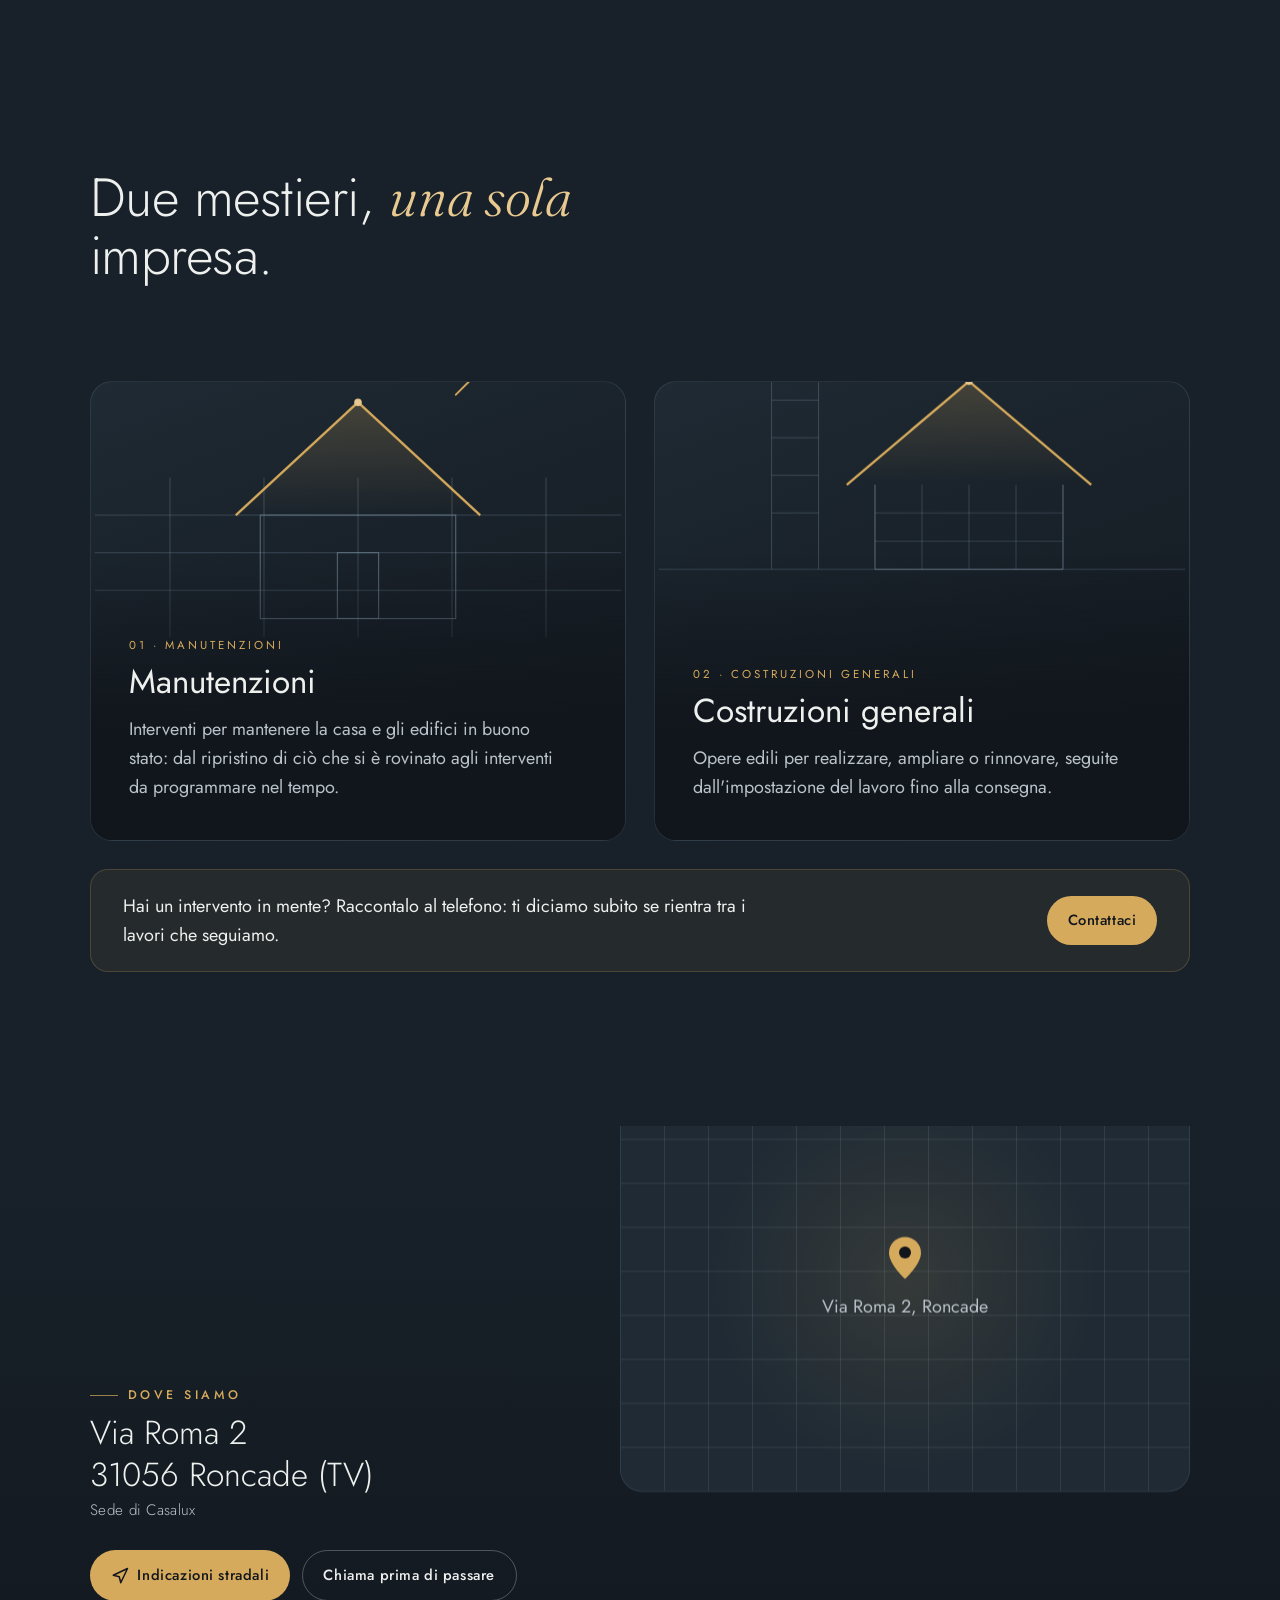
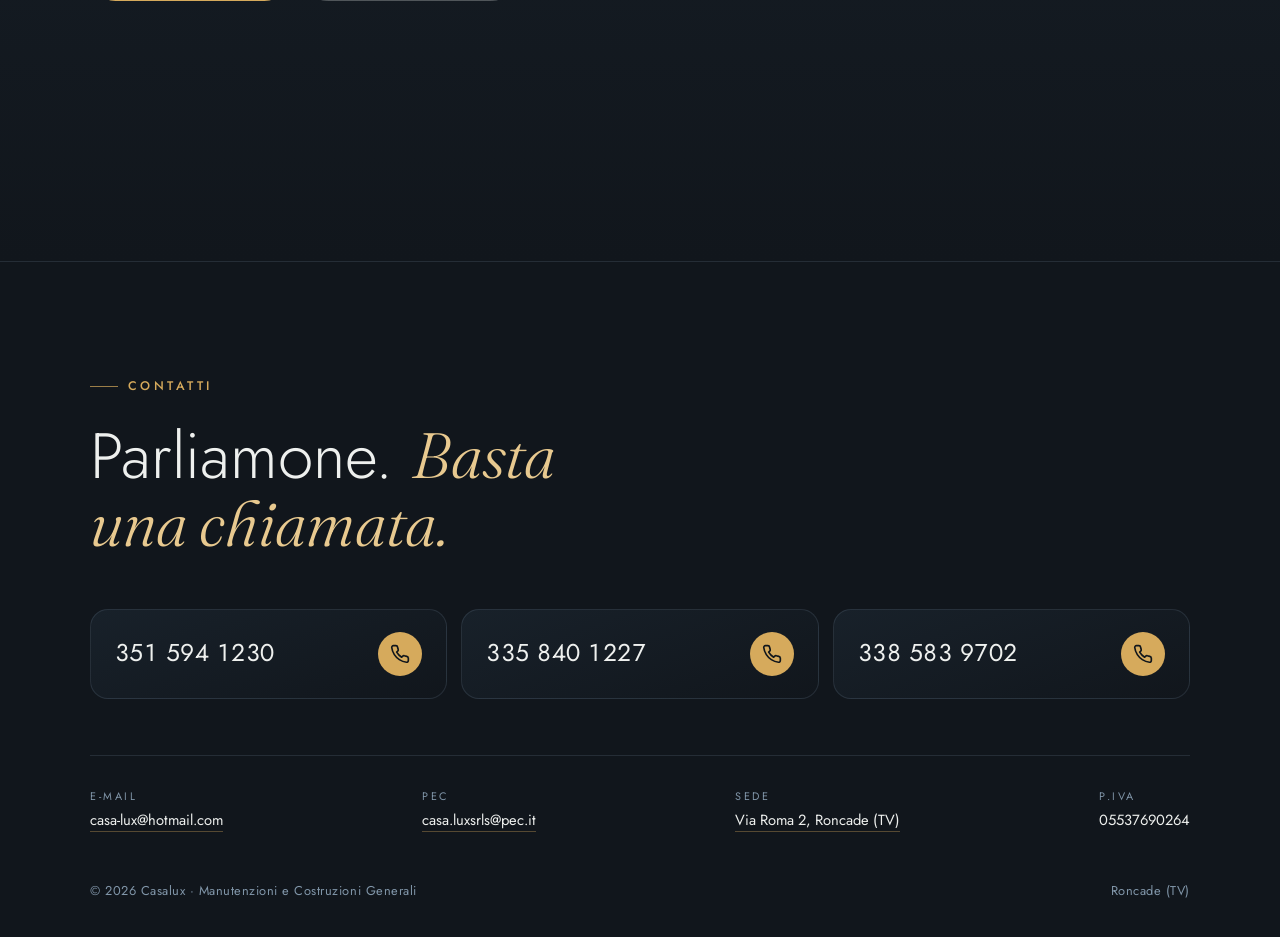
==== commit a3b555af: "Add files via upload" ====
--- a/index.html
+++ b/index.html
@@ -1,230 +1,466 @@
-<!DOCTYPE html>
+<!doctype html>
 <html lang="it">
 <head>
-<meta charset="UTF-8">
-<meta name="viewport" content="width=device-width, initial-scale=1.0">
-<title>Casalux S.r.l.s. — Impresa Edile a Roncade (TV) | Costruzioni e Ristrutturazioni</title>
-<meta name="description" content="Casalux S.r.l.s., impresa edile di Roncade (Treviso): nuove costruzioni, ristrutturazioni complete, cappotti termici, rifacimento tetti e riqualificazioni energetiche chiavi in mano in tutto il Veneto.">
-<meta name="keywords" content="impresa edile Treviso, ristrutturazioni Roncade, nuove costruzioni Veneto, cappotto termico, rifacimento tetti, manutenzioni costruzioni generali, Casalux">
-<meta name="author" content="Casalux S.r.l.s.">
-<meta name="robots" content="index, follow">
-<meta name="theme-color" content="#082a44">
-<link rel="canonical" href="https://www.casalux.it/">
+<meta charset="utf-8">
+<meta name="viewport" content="width=device-width, initial-scale=1, viewport-fit=cover">
+<title>Casalux · Manutenzioni e Costruzioni Generali a Roncade (TV)</title>
+<meta name="description" content="Casalux, impresa di manutenzioni e costruzioni generali con sede a Roncade (TV), Via Roma 2. Chiama il 351 594 1230, 335 840 1227 o 338 583 9702.">
+<meta name="theme-color" content="#11161c">
+<meta name="robots" content="index,follow">
+<link rel="icon" href="favicon.svg" type="image/svg+xml">
+<link rel="icon" href="favicon-32.png" sizes="32x32" type="image/png">
+<link rel="apple-touch-icon" href="apple-touch-icon.png">
 
 <meta property="og:type" content="website">
 <meta property="og:locale" content="it_IT">
-<meta property="og:url" content="https://www.casalux.it/">
-<meta property="og:site_name" content="Casalux S.r.l.s.">
-<meta property="og:title" content="Casalux S.r.l.s. — Impresa Edile a Roncade (TV)">
-<meta property="og:description" content="Manutenzioni e costruzioni generali, ristrutturazioni e riqualificazioni energetiche chiavi in mano in tutto il Veneto.">
-<meta property="og:image" content="https://www.casalux.it/img/og-image.jpg">
+<meta property="og:site_name" content="Casalux">
+<meta property="og:title" content="Casalux · Manutenzioni e Costruzioni Generali">
+<meta property="og:description" content="Impresa di manutenzioni e costruzioni generali a Roncade (TV). Via Roma 2.">
+<meta property="og:image" content="og-image.jpg">
 <meta property="og:image:width" content="1200">
 <meta property="og:image:height" content="630">
+<meta property="og:image:alt" content="Casalux, Manutenzioni e Costruzioni Generali, Roncade">
 <meta name="twitter:card" content="summary_large_image">
-<meta name="twitter:title" content="Casalux S.r.l.s. — Impresa Edile a Roncade (TV)">
-<meta name="twitter:description" content="Manutenzioni e costruzioni generali, ristrutturazioni e riqualificazioni energetiche in tutto il Veneto.">
-<meta name="twitter:image" content="https://www.casalux.it/img/og-image.jpg">
-
-<link rel="icon" href="img/favicon.ico" sizes="any">
-<link rel="icon" type="image/png" href="img/favicon-32.png">
-<link rel="apple-touch-icon" href="img/favicon-180.png">
+<meta name="twitter:title" content="Casalux · Manutenzioni e Costruzioni Generali">
+<meta name="twitter:image" content="og-image.jpg">
+
+<script type="application/ld+json">
+{
+  "@context": "https://schema.org",
+  "@type": "GeneralContractor",
+  "name": "Casalux",
+  "legalName": "Casa Lux S.r.l.s.",
+  "description": "Manutenzioni e costruzioni generali",
+  "image": "og-image.jpg",
+  "vatID": "IT05537690264",
+  "email": "casa-lux@hotmail.com",
+  "telephone": ["+39 351 594 1230", "+39 335 840 1227", "+39 338 583 9702"],
+  "address": {
+    "@type": "PostalAddress",
+    "streetAddress": "Via Roma 2",
+    "addressLocality": "Roncade",
+    "postalCode": "31056",
+    "addressRegion": "TV",
+    "addressCountry": "IT"
+  },
+  "areaServed": "Roncade (TV)"
+}
+</script>
 
 <link rel="preconnect" href="https://fonts.googleapis.com">
 <link rel="preconnect" href="https://fonts.gstatic.com" crossorigin>
-<link href="https://fonts.googleapis.com/css2?family=Prata&family=Inter:wght@300;400;500;600;700&display=swap" rel="stylesheet">
-<link rel="stylesheet" href="css/styles.css">
-
-<script type="application/ld+json">
-{
-  "@context":"https://schema.org","@type":"GeneralContractor","name":"Casalux S.r.l.s.",
-  "image":"https://www.casalux.it/img/og-image.jpg","@id":"https://www.casalux.it/","url":"https://www.casalux.it/",
-  "telephone":"+39 351 594 1230","email":"casa-lux@hotmail.com","priceRange":"€€",
-  "address":{"@type":"PostalAddress","streetAddress":"Via Roma 2","addressLocality":"Roncade","addressRegion":"TV","postalCode":"31056","addressCountry":"IT"},
-  "geo":{"@type":"GeoCoordinates","latitude":45.6266,"longitude":12.3756},
-  "areaServed":{"@type":"State","name":"Veneto"},
-  "slogan":"Manutenzioni e Costruzioni Generali",
-  "openingHoursSpecification":[{"@type":"OpeningHoursSpecification","dayOfWeek":["Monday","Tuesday","Wednesday","Thursday","Friday"],"opens":"08:00","closes":"18:00"}],
-  "description":"Impresa edile a Roncade (TV): nuove costruzioni, ristrutturazioni complete, cappotti termici, rifacimento tetti e riqualificazioni energetiche in tutto il Veneto."
-}
-</script>
+<link rel="preload" as="image" href="poster.jpg" media="(min-width: 700px)">
+<link rel="preload" as="image" href="poster-720.jpg" media="(max-width: 699px)">
+<link href="https://fonts.googleapis.com/css2?family=Jost:wght@300;400;500;600&family=Fraunces:ital,opsz,wght@1,9..144,300;1,9..144,400&display=swap" rel="stylesheet">
+
+<style>
+:root{
+  --ink:#11161c;
+  --slate:#18212a;
+  --slate-2:#1f2a34;
+  --steel:#8196a9;
+  --line:rgba(129,150,169,.18);
+  --paper:#eef0ee;
+  --paper-dim:#b9c2ca;
+  --gold:#d6aa5c;
+  --gold-soft:#e8c98f;
+  --gold-deep:#a9813d;
+  --it-green:#2f8f4e;
+  --it-red:#c8343a;
+  --max:1180px;
+  --gutter:clamp(16px,4vw,40px);
+  --ease:cubic-bezier(.2,.7,.2,1);
+}
+*{box-sizing:border-box;margin:0;padding:0}
+html{scroll-behavior:smooth;-webkit-text-size-adjust:100%}
+body{
+  background:var(--ink);color:var(--paper);
+  font-family:"Jost",system-ui,-apple-system,"Segoe UI",sans-serif;
+  font-size:clamp(16px,1.05vw + 11px,18px);line-height:1.6;font-weight:400;
+  -webkit-font-smoothing:antialiased;overflow-x:hidden;
+}
+img,video,svg{display:block;max-width:100%}
+a{color:inherit;text-decoration:none}
+.wrap{max-width:var(--max);margin:0 auto;padding:0 var(--gutter)}
+.eyebrow{font-size:.78rem;letter-spacing:.28em;text-transform:uppercase;color:var(--gold);font-weight:500;display:flex;align-items:center;gap:.8em}
+.eyebrow::before{content:"";width:28px;height:1px;background:currentColor;opacity:.7}
+em.serif{font-family:"Fraunces",Georgia,serif;font-style:italic;font-weight:300;color:var(--gold-soft);letter-spacing:0}
+:focus-visible{outline:2px solid var(--gold);outline-offset:3px;border-radius:4px}
+.skip{position:absolute;left:-9999px;top:8px;background:var(--gold);color:var(--ink);padding:.5em 1em;z-index:100;border-radius:6px}
+.skip:focus{left:8px}
+
+/* ---------- nav ---------- */
+.nav{position:fixed;inset:0 0 auto 0;z-index:40;transition:background .4s var(--ease),backdrop-filter .4s,border-color .4s;border-bottom:1px solid transparent;padding-top:env(safe-area-inset-top)}
+.nav.solid{background:rgba(17,22,28,.78);-webkit-backdrop-filter:blur(14px);backdrop-filter:blur(14px);border-color:var(--line)}
+.nav .wrap{display:flex;align-items:center;justify-content:space-between;height:72px}
+.brand{display:flex;align-items:center;gap:12px}
+.brand svg{width:40px;height:32px}
+.brand .word{font-weight:500;letter-spacing:.32em;font-size:1.02rem}
+.brand .word small{display:block;font-size:.58rem;letter-spacing:.3em;color:var(--paper-dim);font-weight:400;margin-top:1px}
+.nav ul{display:flex;gap:34px;list-style:none;font-size:.86rem;letter-spacing:.14em;text-transform:uppercase}
+.nav ul a{color:var(--paper-dim);transition:color .25s}
+.nav ul a:hover{color:var(--paper)}
+.btn{display:inline-flex;align-items:center;gap:.6em;padding:.85em 1.4em;border-radius:999px;font-weight:500;font-size:.92rem;letter-spacing:.04em;transition:transform .3s var(--ease),background .3s,color .3s,border-color .3s;white-space:nowrap}
+.btn svg{width:18px;height:18px}
+.btn-gold{background:var(--gold);color:var(--ink)}
+.btn-gold:hover{background:var(--gold-soft);transform:translateY(-2px)}
+.btn-ghost{border:1px solid rgba(238,240,238,.28);color:var(--paper)}
+.btn-ghost:hover{border-color:var(--gold);color:var(--gold-soft);transform:translateY(-2px)}
+.nav .btn{padding:.65em 1.1em;font-size:.84rem}
+@media (max-width:860px){.nav ul{display:none}.brand .word small{display:none}}
+
+/* ---------- hero ---------- */
+.hero{position:relative;height:100svh;min-height:600px;overflow:hidden;isolation:isolate}
+.hero .layer{position:absolute;inset:0;will-change:transform}
+.hero .media{inset:-8% 0 -8% 0}
+.hero video,.hero .poster{width:100%;height:100%;object-fit:cover;object-position:18% 50%}
+.hero .poster{position:absolute;inset:0}
+.hero .shade{background:
+  linear-gradient(90deg,rgba(17,22,28,.94) 0%,rgba(17,22,28,.7) 34%,rgba(17,22,28,0) 62%),
+  linear-gradient(0deg,rgba(17,22,28,1) 0%,rgba(17,22,28,0) 28%);}
+.hero .grid{
+  background-image:linear-gradient(var(--line) 1px,transparent 1px),linear-gradient(90deg,var(--line) 1px,transparent 1px);
+  background-size:88px 88px;opacity:.35;
+  -webkit-mask-image:radial-gradient(ellipse 60% 70% at 20% 55%,#000 10%,transparent 70%);
+  mask-image:radial-gradient(ellipse 60% 70% at 20% 55%,#000 10%,transparent 70%);
+  inset:-12% 0;
+}
+.hero .content{position:relative;z-index:2;height:100%;display:flex;flex-direction:column;justify-content:center;padding-top:72px}
+.hero h1{font-weight:300;font-size:clamp(2.6rem,5.6vw,5rem);line-height:1.02;letter-spacing:-.015em;max-width:11ch;margin:.45em 0 .35em}
+.hero h1 b{font-weight:500}
+.hero .sub{font-size:clamp(1rem,1.4vw,1.2rem);color:var(--paper-dim);max-width:34ch}
+.hero .actions{display:flex;flex-wrap:wrap;gap:12px;margin-top:2.2em}
+.flag{display:inline-flex;height:3px;width:34px;border-radius:2px;overflow:hidden;margin-left:.3em;vertical-align:middle}
+.flag i{flex:1}.flag i:nth-child(1){background:var(--it-green)}.flag i:nth-child(2){background:#f2f2f2}.flag i:nth-child(3){background:var(--it-red)}
+.scroll-cue{position:absolute;left:50%;bottom:28px;z-index:3;transform:translateX(-50%);display:flex;flex-direction:column;align-items:center;gap:10px;font-size:.66rem;letter-spacing:.3em;text-transform:uppercase;color:var(--paper-dim)}
+.scroll-cue span{width:1px;height:46px;background:linear-gradient(var(--gold),transparent);transform-origin:top;animation:cue 2.4s var(--ease) infinite}
+@keyframes cue{0%{transform:scaleY(0)}50%{transform:scaleY(1)}100%{transform:scaleY(1);opacity:0}}
+@media (max-width:700px){
+  .hero .media{inset:56px 0 auto 0;height:50svh}
+  .hero video,.hero .poster{object-position:66% 52%}
+  .hero .shade{background:linear-gradient(0deg,rgba(17,22,28,1) 46%,rgba(17,22,28,.5) 62%,rgba(17,22,28,0) 78%),linear-gradient(180deg,rgba(17,22,28,.8) 0,rgba(17,22,28,0) 18%)}
+  .hero .grid{display:none}
+  .hero .content{justify-content:flex-end;padding-bottom:48px}
+  .scroll-cue{display:none}
+}
+
+/* ---------- sections ---------- */
+section{position:relative}
+.sec{padding:clamp(88px,12vw,160px) 0}
+.sec h2{font-weight:300;font-size:clamp(2rem,4.2vw,3.5rem);line-height:1.08;letter-spacing:-.01em;margin:.5em 0 .6em;max-width:18ch}
+.lead{font-size:clamp(1.05rem,1.3vw,1.25rem);color:var(--paper-dim);max-width:52ch}
+
+/* about */
+.about{overflow:hidden;background:linear-gradient(180deg,var(--ink),var(--slate) 70%)}
+.about .ghost{position:absolute;left:-2vw;top:8%;font-size:clamp(7rem,22vw,20rem);font-weight:600;letter-spacing:.06em;line-height:1;color:transparent;-webkit-text-stroke:1px rgba(214,170,92,.13);white-space:nowrap;pointer-events:none;user-select:none;will-change:transform}
+.about .chev{position:absolute;right:-80px;bottom:-150px;width:min(62vw,620px);opacity:.55;pointer-events:none;will-change:transform}
+.about .grid2{position:relative;display:grid;grid-template-columns:1.1fr .9fr;gap:clamp(40px,6vw,96px);align-items:end}
+.pillars{list-style:none;display:grid;gap:0;border-top:1px solid var(--line)}
+.pillars li{display:grid;grid-template-columns:48px 1fr;gap:18px;padding:22px 0;border-bottom:1px solid var(--line)}
+.pillars .n{font-family:"Fraunces",serif;font-style:italic;color:var(--gold);font-size:1.1rem;padding-top:2px}
+.pillars h3{font-weight:500;font-size:1.05rem;letter-spacing:.02em;margin-bottom:.2em}
+.pillars p{color:var(--paper-dim);font-size:.96rem}
+@media (max-width:860px){.about .grid2{grid-template-columns:1fr}}
+
+/* services */
+.services{background:var(--slate);overflow:hidden}
+.services .head{display:flex;justify-content:space-between;align-items:end;gap:32px;flex-wrap:wrap}
+.cards{display:grid;grid-template-columns:1fr 1fr;gap:clamp(16px,2.4vw,28px);margin-top:clamp(40px,5vw,64px)}
+.card{position:relative;border:1px solid var(--line);border-radius:22px;overflow:hidden;background:linear-gradient(160deg,var(--slate-2),var(--ink));min-height:460px;display:flex;flex-direction:column;justify-content:flex-end;padding:clamp(24px,3vw,40px);isolation:isolate;transition:border-color .4s,transform .6s var(--ease)}
+.card:hover{border-color:rgba(214,170,92,.45)}
+.card .art{position:absolute;inset:-10% 0 auto 0;height:78%;z-index:-1;will-change:transform}
+.card .art svg{width:100%;height:100%}
+.card .tag{font-size:.72rem;letter-spacing:.26em;text-transform:uppercase;color:var(--gold);margin-bottom:.8em}
+.card h3{font-weight:400;font-size:clamp(1.6rem,2.6vw,2.2rem);line-height:1.1;margin-bottom:.45em}
+.card p{color:var(--paper-dim);max-width:40ch}
+.card::after{content:"";position:absolute;inset:auto 0 0 0;height:62%;background:linear-gradient(0deg,var(--ink) 35%,transparent);z-index:-1}
+.note{margin-top:28px;display:flex;flex-wrap:wrap;align-items:center;justify-content:space-between;gap:18px;padding:22px clamp(20px,3vw,32px);border-radius:18px;background:rgba(214,170,92,.07);border:1px solid rgba(214,170,92,.22)}
+.note p{color:var(--paper);max-width:58ch}
+@media (max-width:760px){.cards{grid-template-columns:1fr}.card{min-height:400px}}
+
+/* location */
+.where{background:linear-gradient(180deg,var(--slate),var(--ink));overflow:hidden}
+.where .grid2{display:grid;grid-template-columns:.9fr 1.1fr;gap:clamp(32px,5vw,72px);align-items:center}
+.addr{font-size:clamp(1.5rem,2.6vw,2.2rem);font-weight:300;line-height:1.25;margin:.2em 0 .9em}
+.addr small{display:block;font-size:.95rem;color:var(--paper-dim);margin-top:.4em;letter-spacing:.02em}
+.map{position:relative;border-radius:22px;overflow:hidden;border:1px solid var(--line);aspect-ratio:4/3;background:var(--slate-2);will-change:transform}
+.map iframe{position:absolute;inset:0;width:100%;height:100%;border:0;filter:grayscale(1) invert(.92) contrast(.9) brightness(.95) sepia(.12)}
+.map .pin{position:absolute;left:50%;top:50%;transform:translate(-50%,-100%);pointer-events:none;filter:drop-shadow(0 6px 12px rgba(0,0,0,.5))}
+.map .load{position:absolute;inset:0;display:grid;place-items:center;text-align:center;padding:24px;color:var(--paper-dim);background:
+  radial-gradient(circle at 50% 50%,rgba(214,170,92,.12),transparent 55%),
+  repeating-linear-gradient(0deg,transparent 0 43px,var(--line) 43px 44px),
+  repeating-linear-gradient(90deg,transparent 0 43px,var(--line) 43px 44px)}
+@media (max-width:860px){.where .grid2{grid-template-columns:1fr}}
+
+/* footer / contact */
+footer{background:var(--ink);border-top:1px solid var(--line);padding:clamp(72px,9vw,120px) 0 calc(36px + env(safe-area-inset-bottom))}
+footer h2{font-weight:300;font-size:clamp(2.2rem,5vw,4rem);line-height:1.04;margin:.4em 0 .8em;max-width:14ch}
+.phones{display:grid;grid-template-columns:repeat(3,1fr);gap:14px}
+.phone{display:flex;align-items:center;justify-content:space-between;gap:16px;padding:22px 24px;border-radius:18px;border:1px solid var(--line);background:linear-gradient(160deg,var(--slate),var(--ink));transition:border-color .3s,transform .4s var(--ease)}
+.phone:hover{border-color:var(--gold);transform:translateY(-3px)}
+.phone .num{font-size:clamp(1.25rem,1.9vw,1.6rem);font-weight:400;letter-spacing:.02em;font-variant-numeric:tabular-nums}
+.phone .ic{flex:none;width:44px;height:44px;border-radius:50%;display:grid;place-items:center;background:var(--gold);color:var(--ink)}
+.phone .ic svg{width:20px;height:20px}
+.meta{display:grid;grid-template-columns:repeat(4,auto);justify-content:space-between;gap:28px;margin-top:56px;padding-top:32px;border-top:1px solid var(--line);font-size:.92rem}
+.meta dt{font-size:.68rem;letter-spacing:.24em;text-transform:uppercase;color:var(--steel);margin-bottom:.4em}
+.meta dd a{border-bottom:1px solid rgba(214,170,92,.35);transition:color .25s,border-color .25s;word-break:break-word}
+.meta dd a:hover{color:var(--gold-soft);border-color:var(--gold)}
+.fine{margin-top:48px;display:flex;justify-content:space-between;flex-wrap:wrap;gap:12px;color:var(--steel);font-size:.8rem;letter-spacing:.04em}
+@media (max-width:860px){.phones{grid-template-columns:1fr}.meta{grid-template-columns:1fr 1fr}}
+@media (max-width:480px){.meta{grid-template-columns:1fr}}
+
+/* mobile sticky call bar */
+.callbar{display:none}
+@media (max-width:700px){
+  .callbar{display:flex;position:fixed;left:12px;right:12px;bottom:calc(12px + env(safe-area-inset-bottom));z-index:50;gap:8px;transform:translateY(140%);transition:transform .5s var(--ease)}
+  .callbar.show{transform:none}
+  .callbar a{flex:1;justify-content:center;box-shadow:0 12px 30px rgba(0,0,0,.45)}
+  .callbar .btn-ghost{background:rgba(17,22,28,.85);-webkit-backdrop-filter:blur(10px);backdrop-filter:blur(10px)}
+  footer{padding-bottom:calc(110px + env(safe-area-inset-bottom))}
+}
+
+/* reveal */
+.rv{opacity:0;transform:translateY(28px);transition:opacity 1s var(--ease),transform 1s var(--ease)}
+.rv.in{opacity:1;transform:none}
+.rv.d1{transition-delay:.08s}.rv.d2{transition-delay:.16s}.rv.d3{transition-delay:.24s}
+.hero .rv{transition-duration:1.3s}
+.draw path{stroke-dasharray:var(--len,1200);stroke-dashoffset:var(--len,1200);transition:stroke-dashoffset 2.4s var(--ease)}
+.draw.in path{stroke-dashoffset:0}
+
+@media (prefers-reduced-motion:reduce){
+  html{scroll-behavior:auto}
+  .rv,.draw path{opacity:1!important;transform:none!important;transition:none!important;stroke-dashoffset:0!important}
+  .scroll-cue span{animation:none}
+  [data-depth]{transform:none!important}
+}
+</style>
 </head>
 <body>
-
-<header class="header" id="header">
-  <div class="container header-inner">
-    <a href="index.html" class="brand" aria-label="Casalux — Home"><img class="logo-chiaro" src="img/logo-bianco.png" alt="Casalux — Manutenzioni e Costruzioni Generali"><img class="logo-scuro" src="img/logo.png" alt="Casalux — Manutenzioni e Costruzioni Generali"></a>
-    <nav class="nav" aria-label="Navigazione principale">
-      <ul class="nav-links">
-        <li><a href="index.html" class="active">Home</a></li>
-        <li><a href="chi-siamo.html">Chi Siamo</a></li>
-        <li><a href="servizi.html">Servizi</a></li>
-        <li><a href="lavori.html">Lavori</a></li>
-        <li><a href="contatti.html">Contatti</a></li>
-      </ul>
-      <a href="contatti.html" class="btn btn-gold nav-cta">Richiedi Preventivo</a>
-      <button class="burger" id="burger" aria-label="Apri menu" aria-expanded="false"><span></span><span></span><span></span></button>
-    </nav>
+<a class="skip" href="#chi-siamo">Vai al contenuto</a>
+
+<header class="nav" id="nav">
+  <div class="wrap">
+    <a class="brand" href="#top" aria-label="Casalux, torna all'inizio">
+      <svg viewBox="0 0 52 40" aria-hidden="true"><path d="M3 24 22 7l19 17" fill="none" stroke="#d6aa5c" stroke-width="3.2" stroke-linecap="round" stroke-linejoin="round"/><path d="M11 30 22 20l11 10" fill="none" stroke="#d6aa5c" stroke-width="2.6" stroke-linecap="round" stroke-linejoin="round" opacity=".55"/><path d="M42 13v17M46.5 10v20M51 7v23" stroke="#8196a9" stroke-width="2" stroke-linecap="round"/></svg>
+      <span class="word">CASALUX<small>RONCADE · TV</small></span>
+    </a>
+    <nav aria-label="Principale"><ul>
+      <li><a href="#chi-siamo">Chi siamo</a></li>
+      <li><a href="#servizi">Servizi</a></li>
+      <li><a href="#dove">Dove siamo</a></li>
+      <li><a href="#contatti">Contatti</a></li>
+    </ul></nav>
+    <a class="btn btn-gold" href="tel:+393515941230"><svg viewBox="0 0 24 24" fill="none" stroke="currentColor" stroke-width="2" stroke-linecap="round" stroke-linejoin="round" aria-hidden="true"><path d="M22 16.9v3a2 2 0 0 1-2.2 2 19.8 19.8 0 0 1-8.6-3.1 19.5 19.5 0 0 1-6-6A19.8 19.8 0 0 1 2.1 4.2 2 2 0 0 1 4.1 2h3a2 2 0 0 1 2 1.7c.1.9.4 1.8.7 2.7a2 2 0 0 1-.5 2.1L8 9.8a16 16 0 0 0 6 6l1.3-1.3a2 2 0 0 1 2.1-.4c.9.3 1.8.6 2.7.7a2 2 0 0 1 1.7 2z"/></svg>Chiama</a>
   </div>
 </header>
 
-<!-- HERO -->
-<section class="hero" id="home">
-  <div class="container hero-inner">
-    <span class="eyebrow reveal">Impresa Edile · Roncade (TV)</span>
-    <h1 class="reveal d1">Costruiamo il futuro,<br><em>ristrutturiamo il valore.</em></h1>
-    <p class="reveal d2">Casalux S.r.l.s. realizza nuove costruzioni, ristrutturazioni complete, riqualificazioni energetiche e lavori edili chiavi in mano in tutto il Veneto.</p>
-    <div class="hero-cta reveal d3">
-      <a href="contatti.html" class="btn btn-gold">Richiedi Preventivo
-        <svg viewBox="0 0 24 24" fill="none" stroke="currentColor" stroke-width="2" stroke-linecap="round" stroke-linejoin="round"><line x1="5" y1="12" x2="19" y2="12"/><polyline points="12 5 19 12 12 19"/></svg></a>
-      <a href="servizi.html" class="btn btn-outline">Scopri i Servizi</a>
-    </div>
-    <div class="stats" id="stats">
-      <div class="stat reveal"><div class="stat-num" data-target="15" data-suffix="+">0</div><div class="stat-label">Anni di esperienza</div></div>
-      <div class="stat reveal d1"><div class="stat-num" data-target="500" data-suffix="+">0</div><div class="stat-label">Lavori completati</div></div>
-      <div class="stat reveal d2"><div class="stat-num" data-target="100" data-suffix="%">0</div><div class="stat-label">Clienti soddisfatti</div></div>
-      <div class="stat reveal d3"><div class="stat-num">Veneto</div><div class="stat-label">Operativi in tutta la regione</div></div>
-    </div>
+<main id="top">
+  <section class="hero" aria-label="Casalux">
+    <div class="layer media" data-depth="0.32">
+      <picture>
+        <source srcset="poster-720.jpg" media="(max-width: 699px)">
+        <img class="poster" src="poster.jpg" alt="" width="1920" height="1080" fetchpriority="high">
+      </picture>
+      <video id="heroVideo" autoplay muted loop playsinline preload="auto" poster="poster.jpg" aria-hidden="true" tabindex="-1">
+        <source src="hero-1080.mp4" type="video/mp4" media="(min-width: 700px)">
+        <source src="hero-720.mp4" type="video/mp4">
+      </video>
+    </div>
+    <div class="layer grid" data-depth="0.16" aria-hidden="true"></div>
+    <div class="layer shade" aria-hidden="true"></div>
+
+    <div class="wrap content" data-depth="-0.12">
+      <p class="eyebrow rv">Roncade · Treviso <span class="flag" aria-hidden="true"><i></i><i></i><i></i></span></p>
+      <h1 class="rv d1">La casa, <b>costruita</b> e <em class="serif">curata</em> nel tempo.</h1>
+      <p class="sub rv d2">Manutenzioni e costruzioni generali. Un'impresa di Roncade, a pochi passi da te.</p>
+      <div class="actions rv d3">
+        <a class="btn btn-gold" href="tel:+393515941230"><svg viewBox="0 0 24 24" fill="none" stroke="currentColor" stroke-width="2" stroke-linecap="round" stroke-linejoin="round" aria-hidden="true"><path d="M22 16.9v3a2 2 0 0 1-2.2 2 19.8 19.8 0 0 1-8.6-3.1 19.5 19.5 0 0 1-6-6A19.8 19.8 0 0 1 2.1 4.2 2 2 0 0 1 4.1 2h3a2 2 0 0 1 2 1.7c.1.9.4 1.8.7 2.7a2 2 0 0 1-.5 2.1L8 9.8a16 16 0 0 0 6 6l1.3-1.3a2 2 0 0 1 2.1-.4c.9.3 1.8.6 2.7.7a2 2 0 0 1 1.7 2z"/></svg>351 594 1230</a>
+        <a class="btn btn-ghost" href="#servizi">Cosa facciamo</a>
+      </div>
+    </div>
+    <div class="scroll-cue" aria-hidden="true">Scorri<span></span></div>
+  </section>
+
+  <section class="sec about" id="chi-siamo">
+    <div class="ghost" data-depth="0.22" aria-hidden="true">CASALUX</div>
+    <svg class="chev draw" data-depth="-0.12" viewBox="0 0 620 420" fill="none" aria-hidden="true">
+      <path d="M40 330 310 90l270 240" stroke="#d6aa5c" stroke-width="2" stroke-linecap="round" stroke-linejoin="round" opacity=".5" style="--len:760"/>
+      <path d="M130 390 310 230l180 160" stroke="#d6aa5c" stroke-width="1.5" stroke-linecap="round" stroke-linejoin="round" opacity=".28" style="--len:520"/>
+    </svg>
+    <div class="wrap grid2">
+      <div>
+        <p class="eyebrow rv">Chi siamo</p>
+        <h2 class="rv d1">Un solo riferimento per <em class="serif">costruire</em> e per <em class="serif">mantenere</em>.</h2>
+        <p class="lead rv d2">Casalux è un'impresa di manutenzioni e costruzioni generali con sede a Roncade, in Via Roma 2. Che si tratti di rimettere in ordine qualcosa che il tempo ha rovinato o di realizzare qualcosa di nuovo, il punto di partenza è sempre lo stesso: capire bene cosa serve, e farlo con cura.</p>
+      </div>
+      <ul class="pillars">
+        <li class="rv"><span class="n">01</span><div><h3>Ascolto</h3><p>Si parte da cosa ti serve davvero, prima ancora che dal cantiere.</p></div></li>
+        <li class="rv d1"><span class="n">02</span><div><h3>Chiarezza</h3><p>Un interlocutore diretto, raggiungibile al telefono.</p></div></li>
+        <li class="rv d2"><span class="n">03</span><div><h3>Cura</h3><p>Il lavoro fatto bene si vede nei dettagli, e dura.</p></div></li>
+      </ul>
+    </div>
+  </section>
+
+  <section class="sec services" id="servizi">
+    <div class="wrap">
+      <div class="head">
+        <div>
+          <p class="eyebrow rv">Servizi</p>
+          <h2 class="rv d1">Due mestieri, <em class="serif">una sola</em> impresa.</h2>
+        </div>
+      </div>
+      <div class="cards">
+        <article class="card rv">
+          <div class="art" data-depth="0.06" aria-hidden="true">
+            <svg viewBox="0 0 560 380" fill="none">
+              <defs><linearGradient id="gA" x1="0" y1="0" x2="0" y2="1"><stop offset="0" stop-color="#d6aa5c" stop-opacity=".22"/><stop offset="1" stop-color="#d6aa5c" stop-opacity="0"/></linearGradient></defs>
+              <g stroke="#8196a9" stroke-opacity=".35"><path d="M0 330h560M0 290h560M0 250h560"/><path d="M80 380V210M180 380V210M280 380V210M380 380V210M480 380V210"/></g>
+              <path d="M150 250 280 130l130 120z" fill="url(#gA)"/>
+              <path d="M150 250 280 130l130 120" stroke="#d6aa5c" stroke-width="2.5" stroke-linejoin="round"/>
+              <rect x="176" y="250" width="208" height="110" stroke="#8196a9" stroke-opacity=".7"/>
+              <rect x="258" y="290" width="44" height="70" stroke="#8196a9" stroke-opacity=".7"/>
+              <g stroke="#d6aa5c" stroke-width="2" stroke-linecap="round"><path d="M410 96l34-34"/><circle cx="452" cy="54" r="12"/><path d="M398 108l-14 14"/></g>
+              <circle cx="280" cy="130" r="4" fill="#e8c98f"/>
+            </svg>
+          </div>
+          <p class="tag">01 · Manutenzioni</p>
+          <h3>Manutenzioni</h3>
+          <p>Interventi per mantenere la casa e gli edifici in buono stato: dal ripristino di ciò che si è rovinato agli interventi da programmare nel tempo.</p>
+        </article>
+        <article class="card rv d1">
+          <div class="art" data-depth="0.1" aria-hidden="true">
+            <svg viewBox="0 0 560 380" fill="none">
+              <defs><linearGradient id="gB" x1="0" y1="0" x2="0" y2="1"><stop offset="0" stop-color="#d6aa5c" stop-opacity=".22"/><stop offset="1" stop-color="#d6aa5c" stop-opacity="0"/></linearGradient></defs>
+              <g stroke="#8196a9" stroke-opacity=".35"><path d="M0 340h560"/><path d="M120 340V120M170 340V120M120 160h50M120 200h50M120 240h50M120 280h50"/></g>
+              <path d="M200 250 330 140l130 110z" fill="url(#gB)"/>
+              <path d="M200 250 330 140l130 110" stroke="#d6aa5c" stroke-width="2.5" stroke-linejoin="round"/>
+              <path d="M230 250v90h200v-90" stroke="#8196a9" stroke-opacity=".7"/>
+              <path d="M230 280h200M230 310h200M280 250v90M330 250v90M380 250v90" stroke="#8196a9" stroke-opacity=".3"/>
+              <path d="M90 60h250M300 60v40" stroke="#d6aa5c" stroke-width="2" stroke-linecap="round"/>
+              <path d="M290 100h20l-10 14z" fill="#d6aa5c"/>
+              <circle cx="330" cy="140" r="4" fill="#e8c98f"/>
+            </svg>
+          </div>
+          <p class="tag">02 · Costruzioni generali</p>
+          <h3>Costruzioni generali</h3>
+          <p>Opere edili per realizzare, ampliare o rinnovare, seguite dall'impostazione del lavoro fino alla consegna.</p>
+        </article>
+      </div>
+      <div class="note rv">
+        <p>Hai un intervento in mente? Raccontalo al telefono: ti diciamo subito se rientra tra i lavori che seguiamo.</p>
+        <a class="btn btn-gold" href="#contatti">Contattaci</a>
+      </div>
+    </div>
+  </section>
+
+  <section class="sec where" id="dove">
+    <div class="wrap grid2">
+      <div>
+        <p class="eyebrow rv">Dove siamo</p>
+        <p class="addr rv d1">Via Roma 2<br>31056 Roncade (TV)<small>Sede di Casalux</small></p>
+        <div class="rv d2" style="display:flex;flex-wrap:wrap;gap:12px">
+          <a class="btn btn-gold" href="https://www.google.com/maps/dir/?api=1&amp;destination=Via%20Roma%202%2C%2031056%20Roncade%20TV%2C%20Italia" target="_blank" rel="noopener"><svg viewBox="0 0 24 24" fill="none" stroke="currentColor" stroke-width="2" stroke-linecap="round" stroke-linejoin="round" aria-hidden="true"><path d="M3 11 22 2l-9 19-2-8-8-2z"/></svg>Indicazioni stradali</a>
+          <a class="btn btn-ghost" href="tel:+393515941230">Chiama prima di passare</a>
+        </div>
+      </div>
+      <div class="map" data-depth="-0.08" id="map">
+        <div class="load"><div><svg width="36" height="46" viewBox="0 0 36 46" aria-hidden="true" style="margin:0 auto 12px"><path d="M18 2C9.2 2 2 9 2 17.8 2 29.6 18 44 18 44s16-14.4 16-26.2C34 9 26.8 2 18 2z" fill="#d6aa5c"/><circle cx="18" cy="17.5" r="6" fill="#11161c"/></svg>Via Roma 2, Roncade</div></div>
+      </div>
+    </div>
+  </section>
+</main>
+
+<footer id="contatti">
+  <div class="wrap">
+    <p class="eyebrow rv">Contatti</p>
+    <h2 class="rv d1">Parliamone. <em class="serif">Basta una chiamata.</em></h2>
+    <div class="phones">
+      <a class="phone rv" href="tel:+393515941230"><span class="num">351 594 1230</span><span class="ic"><svg viewBox="0 0 24 24" fill="none" stroke="currentColor" stroke-width="2" stroke-linecap="round" stroke-linejoin="round" aria-hidden="true"><path d="M22 16.9v3a2 2 0 0 1-2.2 2 19.8 19.8 0 0 1-8.6-3.1 19.5 19.5 0 0 1-6-6A19.8 19.8 0 0 1 2.1 4.2 2 2 0 0 1 4.1 2h3a2 2 0 0 1 2 1.7c.1.9.4 1.8.7 2.7a2 2 0 0 1-.5 2.1L8 9.8a16 16 0 0 0 6 6l1.3-1.3a2 2 0 0 1 2.1-.4c.9.3 1.8.6 2.7.7a2 2 0 0 1 1.7 2z"/></svg></span></a>
+      <a class="phone rv d1" href="tel:+393358401227"><span class="num">335 840 1227</span><span class="ic"><svg viewBox="0 0 24 24" fill="none" stroke="currentColor" stroke-width="2" stroke-linecap="round" stroke-linejoin="round" aria-hidden="true"><path d="M22 16.9v3a2 2 0 0 1-2.2 2 19.8 19.8 0 0 1-8.6-3.1 19.5 19.5 0 0 1-6-6A19.8 19.8 0 0 1 2.1 4.2 2 2 0 0 1 4.1 2h3a2 2 0 0 1 2 1.7c.1.9.4 1.8.7 2.7a2 2 0 0 1-.5 2.1L8 9.8a16 16 0 0 0 6 6l1.3-1.3a2 2 0 0 1 2.1-.4c.9.3 1.8.6 2.7.7a2 2 0 0 1 1.7 2z"/></svg></span></a>
+      <a class="phone rv d2" href="tel:+393385839702"><span class="num">338 583 9702</span><span class="ic"><svg viewBox="0 0 24 24" fill="none" stroke="currentColor" stroke-width="2" stroke-linecap="round" stroke-linejoin="round" aria-hidden="true"><path d="M22 16.9v3a2 2 0 0 1-2.2 2 19.8 19.8 0 0 1-8.6-3.1 19.5 19.5 0 0 1-6-6A19.8 19.8 0 0 1 2.1 4.2 2 2 0 0 1 4.1 2h3a2 2 0 0 1 2 1.7c.1.9.4 1.8.7 2.7a2 2 0 0 1-.5 2.1L8 9.8a16 16 0 0 0 6 6l1.3-1.3a2 2 0 0 1 2.1-.4c.9.3 1.8.6 2.7.7a2 2 0 0 1 1.7 2z"/></svg></span></a>
+    </div>
+    <dl class="meta">
+      <div><dt>E-mail</dt><dd><a href="mailto:casa-lux@hotmail.com">casa-lux@hotmail.com</a></dd></div>
+      <div><dt>PEC</dt><dd><a href="mailto:casa.luxsrls@pec.it">casa.luxsrls@pec.it</a></dd></div>
+      <div><dt>Sede</dt><dd><a href="https://www.google.com/maps/dir/?api=1&amp;destination=Via%20Roma%202%2C%2031056%20Roncade%20TV%2C%20Italia" target="_blank" rel="noopener">Via Roma 2, Roncade (TV)</a></dd></div>
+      <div><dt>P.IVA</dt><dd>05537690264</dd></div>
+    </dl>
+    <div class="fine"><span>© 2026 Casalux · Manutenzioni e Costruzioni Generali</span><span>Roncade (TV)</span></div>
   </div>
-</section>
-
-<!-- ABOUT TEASER -->
-
-
-<!-- SERVICES TEASER -->
-<section class="section" style="background:#fff">
-  <div class="container">
-    <div class="section-head center reveal">
-      <span class="eyebrow">I Nostri Servizi</span>
-      <h2>Soluzioni edili complete, chiavi in mano</h2>
-      <p>Dalla nuova costruzione alla manutenzione, un unico interlocutore per ogni fase.</p>
-    </div>
-    <div class="services-grid">
-      <article class="svc reveal">
-        <span class="svc-ic"><svg viewBox="0 0 24 24" fill="none" stroke-width="1.7" stroke-linecap="round" stroke-linejoin="round"><path d="M3 21h18"/><path d="M5 21V7l8-4v18"/><path d="M19 21V11l-6-4"/></svg></span>
-        <h3>Ristrutturazioni</h3>
-      </article>
-      <article class="svc reveal d1">
-        <span class="svc-ic"><svg viewBox="0 0 24 24" fill="none" stroke-width="1.7" stroke-linecap="round" stroke-linejoin="round"><path d="M3 11l9-8 9 8"/><path d="M5 10v10h14V10"/><path d="M9 20v-6h6v6"/></svg></span>
-        <h3>Nuove Costruzioni</h3>
-      </article>
-      <article class="svc reveal d2">
-        <span class="svc-ic"><svg viewBox="0 0 24 24" fill="none" stroke-width="1.7" stroke-linecap="round" stroke-linejoin="round"><rect x="3" y="3" width="18" height="18" rx="2"/><path d="M3 9h18M3 15h18M9 3v18M15 3v18"/></svg></span>
-        <h3>Cappotti Termici</h3>
-      </article>
-      <article class="svc reveal d3">
-        <span class="svc-ic"><svg viewBox="0 0 24 24" fill="none" stroke-width="1.7" stroke-linecap="round" stroke-linejoin="round"><path d="M2 12l10-8 10 8"/><path d="M4 11v9h16v-9"/><path d="M12 4v16"/></svg></span>
-        <h3>Rifacimento Tetti</h3>
-      </article>
-    </div>
-    <div class="center" style="margin-top:46px">
-      <a href="servizi.html" class="btn btn-gold">Tutti i servizi
-        <svg viewBox="0 0 24 24" fill="none" stroke="currentColor" stroke-width="2" stroke-linecap="round" stroke-linejoin="round"><line x1="5" y1="12" x2="19" y2="12"/><polyline points="12 5 19 12 12 19"/></svg></a>
-    </div>
-  </div>
-</section>
-
-
-<!-- TESTIMONIALS -->
-<section class="section testi" style="background:#fff">
-  <div class="container">
-    <div class="section-head center reveal"><span class="eyebrow">Testimonianze</span><h2>La parola ai nostri clienti</h2></div>
-    <div class="testi-wrap reveal">
-      <div class="testi-slide active">
-        <div class="stars"><svg viewBox="0 0 24 24"><path d="M12 2l3 6.3 6.9 1-5 4.9 1.2 6.8L12 17.8 5.9 21l1.2-6.8-5-4.9 6.9-1z"/></svg><svg viewBox="0 0 24 24"><path d="M12 2l3 6.3 6.9 1-5 4.9 1.2 6.8L12 17.8 5.9 21l1.2-6.8-5-4.9 6.9-1z"/></svg><svg viewBox="0 0 24 24"><path d="M12 2l3 6.3 6.9 1-5 4.9 1.2 6.8L12 17.8 5.9 21l1.2-6.8-5-4.9 6.9-1z"/></svg><svg viewBox="0 0 24 24"><path d="M12 2l3 6.3 6.9 1-5 4.9 1.2 6.8L12 17.8 5.9 21l1.2-6.8-5-4.9 6.9-1z"/></svg><svg viewBox="0 0 24 24"><path d="M12 2l3 6.3 6.9 1-5 4.9 1.2 6.8L12 17.8 5.9 21l1.2-6.8-5-4.9 6.9-1z"/></svg></div>
-        <p class="testi-quote">"Hanno ristrutturato casa nostra in tempi perfetti. Precisione, pulizia e attenzione ai dettagli sopra ogni aspettativa. Consigliatissimi."</p>
-        <div class="testi-author"><strong>Marco e Giulia B.</strong><span>Roncade (TV)</span></div>
-      </div>
-      <div class="testi-slide">
-        <div class="stars"><svg viewBox="0 0 24 24"><path d="M12 2l3 6.3 6.9 1-5 4.9 1.2 6.8L12 17.8 5.9 21l1.2-6.8-5-4.9 6.9-1z"/></svg><svg viewBox="0 0 24 24"><path d="M12 2l3 6.3 6.9 1-5 4.9 1.2 6.8L12 17.8 5.9 21l1.2-6.8-5-4.9 6.9-1z"/></svg><svg viewBox="0 0 24 24"><path d="M12 2l3 6.3 6.9 1-5 4.9 1.2 6.8L12 17.8 5.9 21l1.2-6.8-5-4.9 6.9-1z"/></svg><svg viewBox="0 0 24 24"><path d="M12 2l3 6.3 6.9 1-5 4.9 1.2 6.8L12 17.8 5.9 21l1.2-6.8-5-4.9 6.9-1z"/></svg><svg viewBox="0 0 24 24"><path d="M12 2l3 6.3 6.9 1-5 4.9 1.2 6.8L12 17.8 5.9 21l1.2-6.8-5-4.9 6.9-1z"/></svg></div>
-        <p class="testi-quote">"Cappotto termico e nuovi infissi: bolletta dimezzata e casa molto più confortevole. Squadra seria e disponibile dal primo sopralluogo."</p>
-        <div class="testi-author"><strong>Alessandro V.</strong><span>Quarto d'Altino (VE)</span></div>
-      </div>
-      <div class="testi-slide">
-        <div class="stars"><svg viewBox="0 0 24 24"><path d="M12 2l3 6.3 6.9 1-5 4.9 1.2 6.8L12 17.8 5.9 21l1.2-6.8-5-4.9 6.9-1z"/></svg><svg viewBox="0 0 24 24"><path d="M12 2l3 6.3 6.9 1-5 4.9 1.2 6.8L12 17.8 5.9 21l1.2-6.8-5-4.9 6.9-1z"/></svg><svg viewBox="0 0 24 24"><path d="M12 2l3 6.3 6.9 1-5 4.9 1.2 6.8L12 17.8 5.9 21l1.2-6.8-5-4.9 6.9-1z"/></svg><svg viewBox="0 0 24 24"><path d="M12 2l3 6.3 6.9 1-5 4.9 1.2 6.8L12 17.8 5.9 21l1.2-6.8-5-4.9 6.9-1z"/></svg><svg viewBox="0 0 24 24"><path d="M12 2l3 6.3 6.9 1-5 4.9 1.2 6.8L12 17.8 5.9 21l1.2-6.8-5-4.9 6.9-1z"/></svg></div>
-        <p class="testi-quote">"Professionali e trasparenti: preventivo chiaro e nessuna sorpresa. Il rifacimento del tetto è stato impeccabile."</p>
-        <div class="testi-author"><strong>Famiglia Pavan</strong><span>Casale sul Sile (TV)</span></div>
-      </div>
-    </div>
-    <div class="testi-dots">
-      <button class="testi-dot active" aria-label="Recensione 1"></button>
-      <button class="testi-dot" aria-label="Recensione 2"></button>
-      <button class="testi-dot" aria-label="Recensione 3"></button>
-    </div>
-  </div>
-</section>
-
-<!-- CTA -->
-<section class="cta-band">
-  <div class="container cta-band-inner reveal">
-    <h2>Pronto a dare valore al tuo immobile?</h2>
-    <p>Raccontaci il tuo progetto: fissiamo un sopralluogo gratuito e ti prepariamo un preventivo su misura.</p>
-    <a href="contatti.html" class="btn btn-gold">Richiedi Preventivo
-      <svg viewBox="0 0 24 24" fill="none" stroke="currentColor" stroke-width="2" stroke-linecap="round" stroke-linejoin="round"><line x1="5" y1="12" x2="19" y2="12"/><polyline points="12 5 19 12 12 19"/></svg></a>
-  </div>
-</section>
-
-<footer class="footer footer-center">
-  <div class="container">
-    <a href="index.html" class="brand"><img src="img/logo-bianco.png" alt="Casalux — Manutenzioni e Costruzioni Generali"></a>
-    <p class="fc-name">CASALUX S.R.L.S.</p>
-    <p class="fc-sub">Manutenzioni e Costruzioni Generali</p>
-    <p class="fc-line">Via Roma 2 - Roncade (TV)</p>
-    <p class="fc-line">tel: <a href="tel:+393515941230">+39 351 594 1230</a></p>
-    <p class="fc-line"><a href="mailto:casa-lux@hotmail.com">casa-lux@hotmail.com</a></p>
-    <p class="fc-links"><a href="#">Cookie Policy</a> &nbsp;|&nbsp; <a href="#">Privacy Policy</a></p>
-    <p class="fc-copy">© Copyright 2026 CASALUX S.R.L.S.</p>
-  </div>
-  <button class="scroll-top" type="button" onclick="window.scrollTo({top:0,behavior:'smooth'})" aria-label="Torna su">
-    <svg viewBox="0 0 24 24" fill="none" stroke="currentColor" stroke-width="2" stroke-linecap="round" stroke-linejoin="round"><polyline points="18 15 12 9 6 15"/></svg>
-  </button>
 </footer>
 
-<div aria-hidden="true" class="popup-overlay" id="whatsappPopup">
-  <div aria-labelledby="whatsappTitle" aria-modal="true" class="popup-box" role="dialog">
-    <div class="popup-header">
-      <h2 id="whatsappTitle">Scegli a chi scrivere</h2>
-      <button aria-label="Chiudi" class="popup-close" onclick="closeWhatsappPopup()">&times;</button>
-    </div>
-    <a class="call-option" href="https://wa.me/393515941230?text=Salve%2C%20vorrei%20un%20preventivo%20Casalux" rel="noopener" target="_blank">
-      <div>
-      <strong>
-       Erhan
-      </strong>
-      <p>
-       +39 351 594 1230
-      </p>
-     </div>
-      <span class="call-icon">💬</span>
-    </a>
-    <a class="call-option" href="https://wa.me/393358401227?text=Salve%2C%20vorrei%20un%20preventivo%20Casalux" rel="noopener" target="_blank">
-      <div>
-      <strong>
-       Gianni
-      </strong>
-      <p>
-       +39 335 840 1227
-      </p>
-     </div>
-      <span class="call-icon">💬</span>
-    </a>
-    <a class="call-option" href="https://wa.me/393385839702?text=Salve%2C%20vorrei%20un%20preventivo%20Casalux" rel="noopener" target="_blank">
-      <div>
-      <strong>
-       Fadil
-      </strong>
-      <p>
-       +39 338 583 9702
-      </p>
-     </div>
-      <span class="call-icon">💬</span>
-    </a>
-  </div>
+<div class="callbar" id="callbar">
+  <a class="btn btn-gold" href="tel:+393515941230">Chiama</a>
+  <a class="btn btn-ghost" href="https://www.google.com/maps/dir/?api=1&amp;destination=Via%20Roma%202%2C%2031056%20Roncade%20TV%2C%20Italia" target="_blank" rel="noopener">Indicazioni</a>
 </div>
 
-<button class="wa-float" type="button" onclick="openWhatsappPopup()" aria-label="Scrivici su WhatsApp">
-  <svg viewBox="0 0 24 24"><path d="M.05 24l1.7-6.2A11.9 11.9 0 1 1 12 24a11.9 11.9 0 0 1-5.7-1.5L.05 24zM6.6 20.1l.4.2a9.9 9.9 0 0 0 5 1.4 9.9 9.9 0 1 0-8.4-4.6l.3.4-1 3.7 3.7-1.1zM17.5 14.3c-.1-.2-.5-.4-1-.6s-1.5-.7-1.7-.8-.4-.1-.6.1-.7.8-.8 1-.3.2-.5.1a8.1 8.1 0 0 1-2.4-1.5 9 9 0 0 1-1.7-2c-.2-.3 0-.5.1-.6l.4-.5.3-.5a.5.5 0 0 0 0-.5L8 5.8c-.2-.5-.4-.4-.6-.4h-.5a1 1 0 0 0-.7.3 3 3 0 0 0-1 2.3 5.3 5.3 0 0 0 1.1 2.8 12 12 0 0 0 4.6 4.1c.6.3 1.2.5 1.6.6a3.8 3.8 0 0 0 1.7.1c.5-.1 1.5-.6 1.8-1.2s.3-1.1.2-1.2z"/></svg>
-</button>
-
-<script src="js/main.js"></script>
+<script>
+(() => {
+  const reduce = matchMedia('(prefers-reduced-motion: reduce)');
+  const nav = document.getElementById('nav');
+  const callbar = document.getElementById('callbar');
+  const video = document.getElementById('heroVideo');
+
+  // Video: autoplay muted; respect reduced motion (poster stays)
+  const syncVideo = () => {
+    if (reduce.matches) { video.pause(); video.removeAttribute('autoplay'); }
+    else { const p = video.play(); if (p && p.catch) p.catch(() => {}); }
+  };
+  syncVideo(); reduce.addEventListener?.('change', syncVideo);
+  // Pause off-screen to save battery
+  new IntersectionObserver(([e]) => {
+    if (reduce.matches) return;
+    e.isIntersecting ? video.play().catch(() => {}) : video.pause();
+  }, { threshold: 0.05 }).observe(video);
+
+  // Reveal on scroll
+  const io = new IntersectionObserver(es => es.forEach(e => {
+    if (e.isIntersecting) { e.target.classList.add('in'); io.unobserve(e.target); }
+  }), { rootMargin: '0px 0px -8% 0px', threshold: 0.12 });
+  document.querySelectorAll('.rv,.draw').forEach(el => io.observe(el));
+  requestAnimationFrame(() => document.querySelectorAll('.hero .rv').forEach(el => el.classList.add('in')));
+
+  // Parallax: transform-only, rAF-batched, visible layers only
+  const layers = [...document.querySelectorAll('[data-depth]')].map(el => ({ el, d: parseFloat(el.dataset.depth), on: true }));
+  const vis = new IntersectionObserver(es => es.forEach(e => {
+    const L = layers.find(l => l.el === e.target); if (L) L.on = e.isIntersecting;
+  }), { rootMargin: '20% 0px' });
+  layers.forEach(l => vis.observe(l.el));
+
+  let ticking = false;
+  const update = () => {
+    ticking = false;
+    const y = scrollY, vh = innerHeight;
+    nav.classList.toggle('solid', y > 24);
+    callbar.classList.toggle('show', y > vh * 0.6);
+    if (reduce.matches) return;
+    const k = innerWidth < 700 ? 0.6 : 1;   // gentler on phones
+    for (const l of layers) {
+      if (!l.on) continue;
+      const r = l.el.getBoundingClientRect();
+      const inHero = l.el.closest('.hero');
+      // hero layers move with page scroll; section layers relative to viewport centre
+      const delta = inHero ? y : (r.top + r.height / 2 - vh / 2);
+      l.el.style.transform = `translate3d(0,${(delta * l.d * k).toFixed(2)}px,0)`;
+    }
+  };
+  const onScroll = () => { if (!ticking) { ticking = true; requestAnimationFrame(update); } };
+  addEventListener('scroll', onScroll, { passive: true });
+  addEventListener('resize', onScroll, { passive: true });
+  reduce.addEventListener?.('change', () => { layers.forEach(l => l.el.style.transform = ''); onScroll(); });
+  update();
+
+  // Lazy map: load the embed only when near the viewport
+  const map = document.getElementById('map');
+  new IntersectionObserver(([e], obs) => {
+    if (!e.isIntersecting) return; obs.disconnect();
+    const f = document.createElement('iframe');
+    f.title = 'Mappa: Via Roma 2, Roncade (TV)';
+    f.loading = 'lazy'; f.referrerPolicy = 'no-referrer-when-downgrade';
+    f.src = 'https://maps.google.com/maps?q=Via%20Roma%202%2C%2031056%20Roncade%20TV&z=16&output=embed';
+    map.appendChild(f);
+  }, { rootMargin: '300px' }).observe(map);
+})();
+</script>
 </body>
 </html>
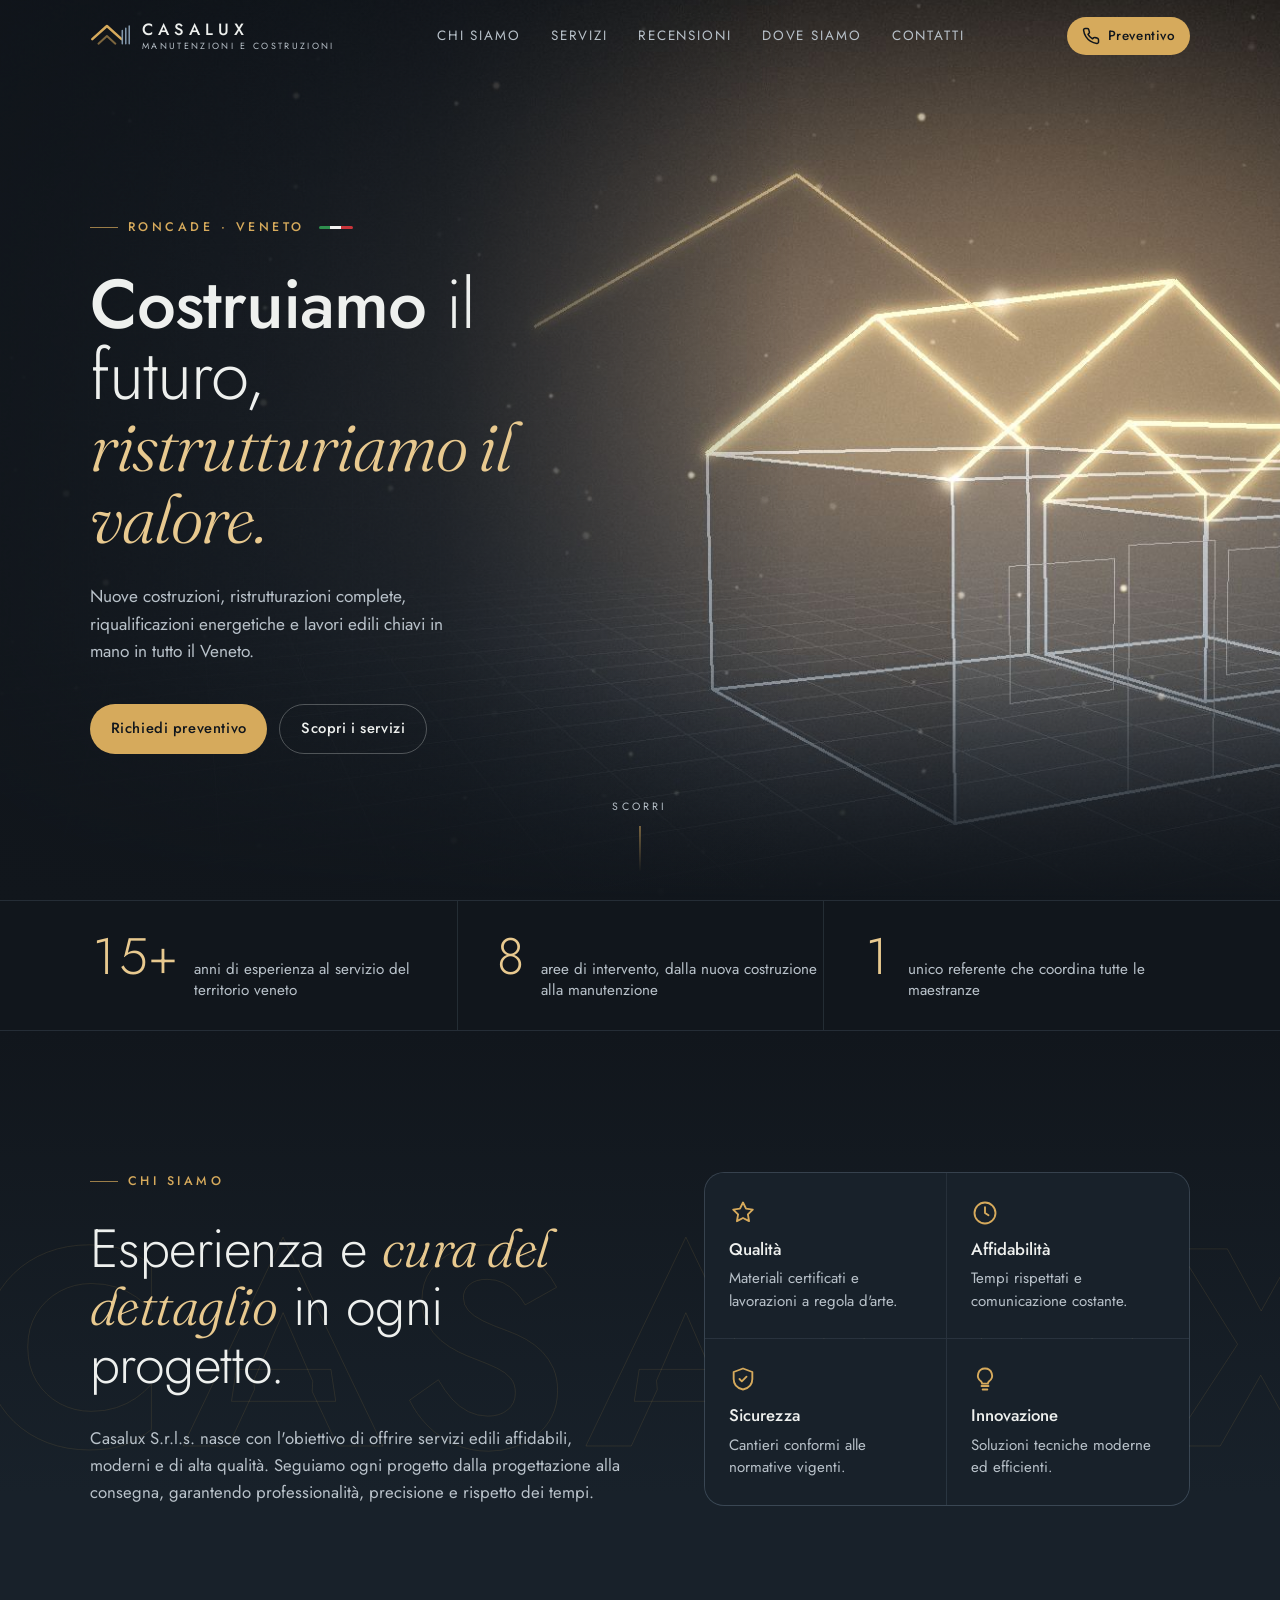
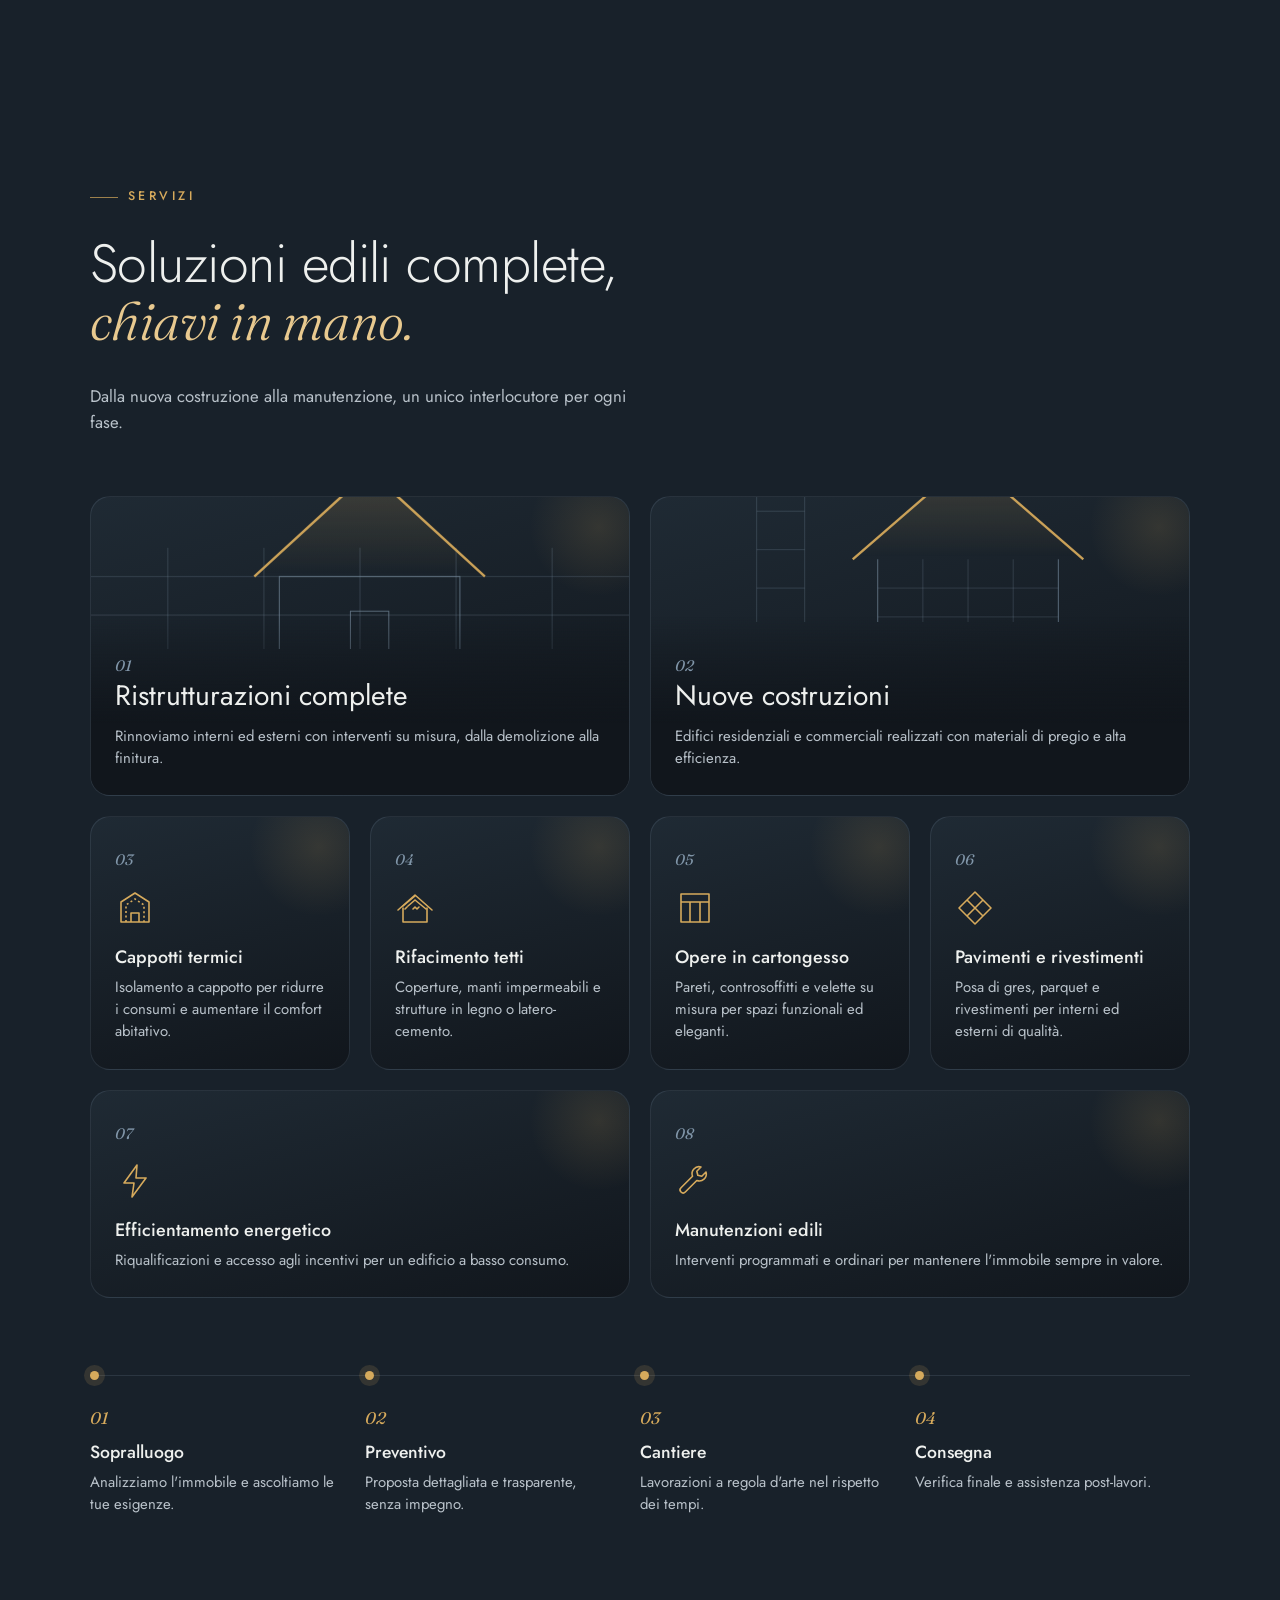
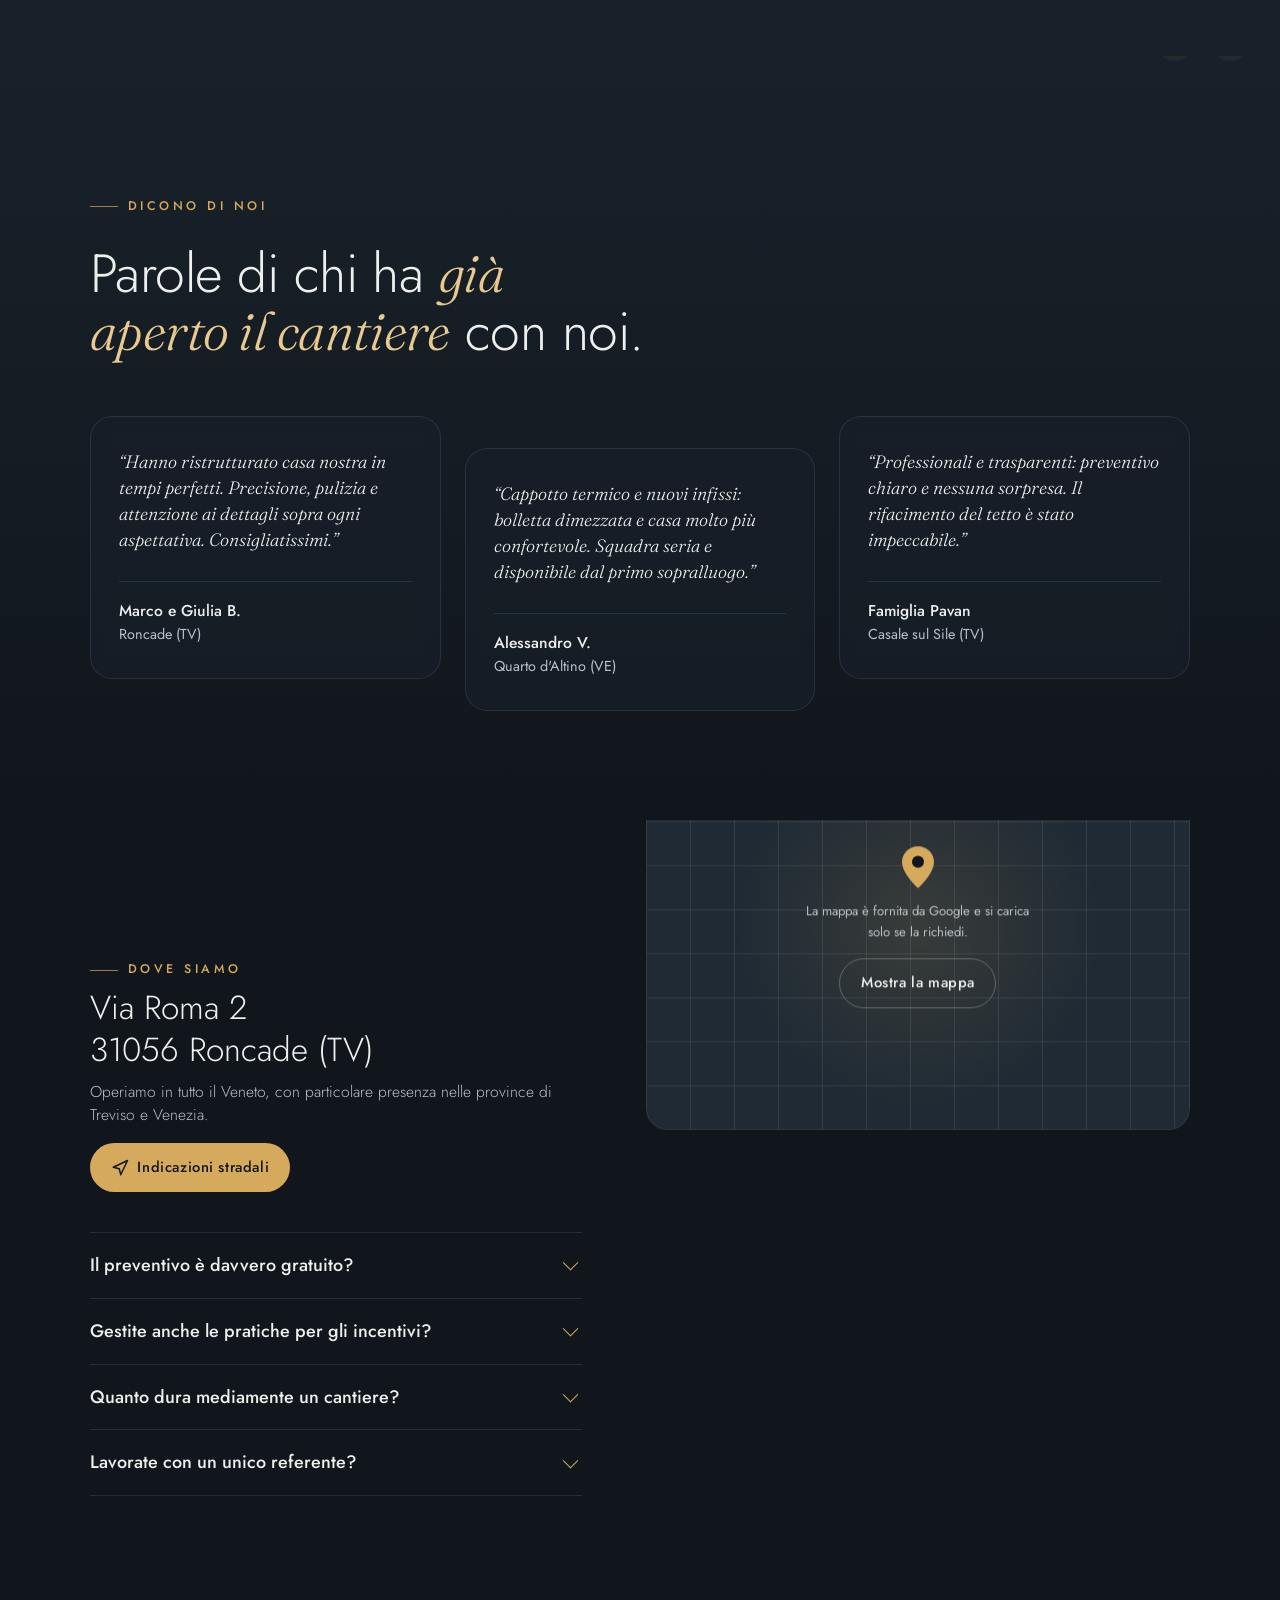
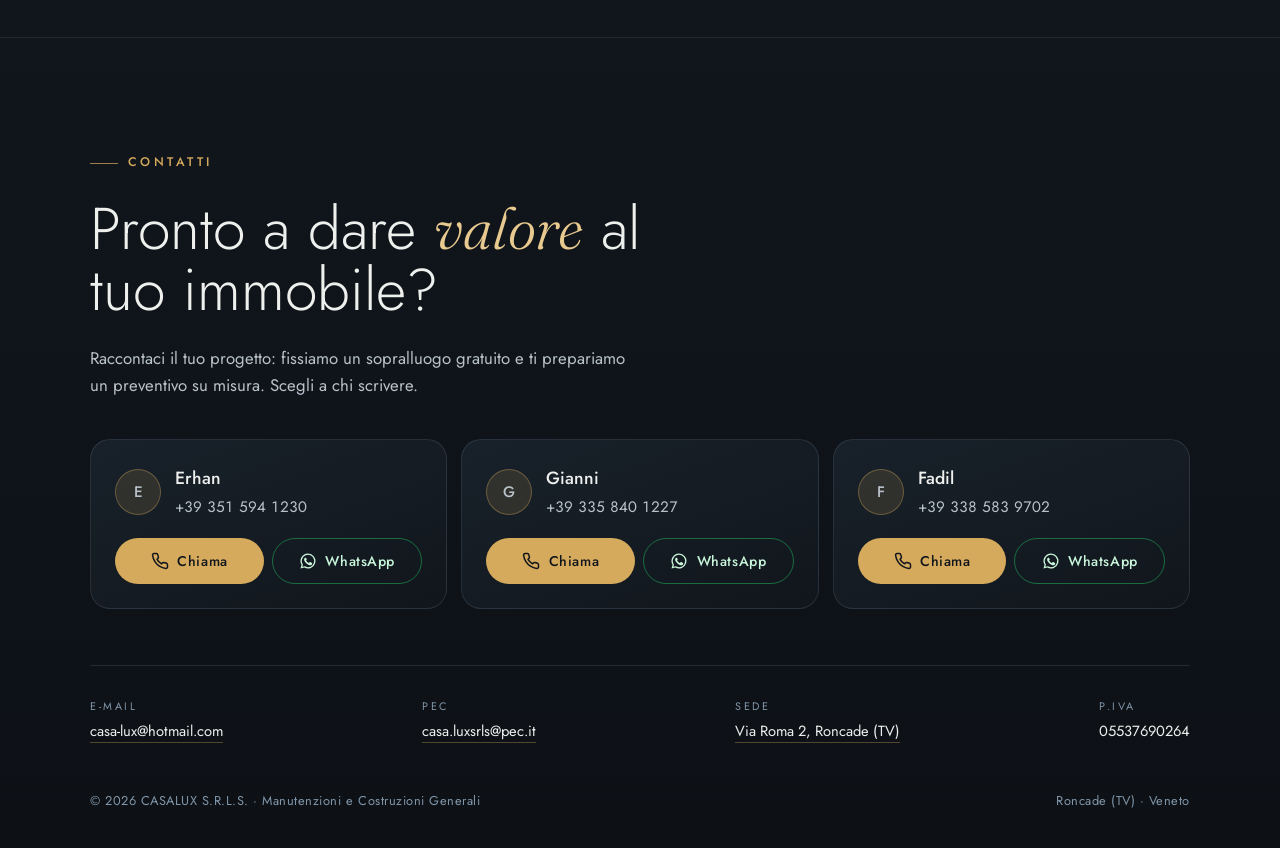
==== commit d3cb794f: "Add files via upload" ====
--- a/index.html
+++ b/index.html
@@ -3,47 +3,58 @@
 <head>
 <meta charset="utf-8">
 <meta name="viewport" content="width=device-width, initial-scale=1, viewport-fit=cover">
-<title>Casalux · Manutenzioni e Costruzioni Generali a Roncade (TV)</title>
-<meta name="description" content="Casalux, impresa di manutenzioni e costruzioni generali con sede a Roncade (TV), Via Roma 2. Chiama il 351 594 1230, 335 840 1227 o 338 583 9702.">
+<title>Casalux S.r.l.s. · Ristrutturazioni e costruzioni a Roncade (TV) e in Veneto</title>
+<meta name="description" content="Casalux S.r.l.s. realizza nuove costruzioni, ristrutturazioni complete, cappotti termici e rifacimento tetti in tutto il Veneto. Sede a Roncade (TV), Via Roma 2. Sopralluogo e preventivo gratuiti.">
 <meta name="theme-color" content="#11161c">
 <meta name="robots" content="index,follow">
+<link rel="canonical" href="https://casalux.github.io/casaluxsrls/">
 <link rel="icon" href="favicon.svg" type="image/svg+xml">
 <link rel="icon" href="favicon-32.png" sizes="32x32" type="image/png">
 <link rel="apple-touch-icon" href="apple-touch-icon.png">
 
 <meta property="og:type" content="website">
 <meta property="og:locale" content="it_IT">
-<meta property="og:site_name" content="Casalux">
-<meta property="og:title" content="Casalux · Manutenzioni e Costruzioni Generali">
-<meta property="og:description" content="Impresa di manutenzioni e costruzioni generali a Roncade (TV). Via Roma 2.">
-<meta property="og:image" content="og-image.jpg">
+<meta property="og:site_name" content="Casalux S.r.l.s.">
+<meta property="og:url" content="https://casalux.github.io/casaluxsrls/">
+<meta property="og:title" content="Casalux · Costruiamo il futuro, ristrutturiamo il valore">
+<meta property="og:description" content="Nuove costruzioni, ristrutturazioni complete, riqualificazioni energetiche e lavori chiavi in mano in tutto il Veneto. Sede a Roncade (TV).">
+<meta property="og:image" content="https://casalux.github.io/casaluxsrls/og-image.jpg">
 <meta property="og:image:width" content="1200">
 <meta property="og:image:height" content="630">
 <meta property="og:image:alt" content="Casalux, Manutenzioni e Costruzioni Generali, Roncade">
 <meta name="twitter:card" content="summary_large_image">
-<meta name="twitter:title" content="Casalux · Manutenzioni e Costruzioni Generali">
-<meta name="twitter:image" content="og-image.jpg">
+<meta name="twitter:title" content="Casalux · Costruiamo il futuro, ristrutturiamo il valore">
+<meta name="twitter:image" content="https://casalux.github.io/casaluxsrls/og-image.jpg">
 
 <script type="application/ld+json">
 {
   "@context": "https://schema.org",
   "@type": "GeneralContractor",
-  "name": "Casalux",
-  "legalName": "Casa Lux S.r.l.s.",
-  "description": "Manutenzioni e costruzioni generali",
-  "image": "og-image.jpg",
+  "name": "Casalux S.r.l.s.",
+  "slogan": "Costruiamo il futuro, ristrutturiamo il valore",
+  "description": "Nuove costruzioni, ristrutturazioni complete, riqualificazioni energetiche e lavori edili chiavi in mano in tutto il Veneto.",
+  "url": "https://casalux.github.io/casaluxsrls/",
+  "image": "https://casalux.github.io/casaluxsrls/og-image.jpg",
   "vatID": "IT05537690264",
   "email": "casa-lux@hotmail.com",
   "telephone": ["+39 351 594 1230", "+39 335 840 1227", "+39 338 583 9702"],
-  "address": {
-    "@type": "PostalAddress",
-    "streetAddress": "Via Roma 2",
-    "addressLocality": "Roncade",
-    "postalCode": "31056",
-    "addressRegion": "TV",
-    "addressCountry": "IT"
-  },
-  "areaServed": "Roncade (TV)"
+  "address": {"@type": "PostalAddress","streetAddress": "Via Roma 2","addressLocality": "Roncade","postalCode": "31056","addressRegion": "TV","addressCountry": "IT"},
+  "areaServed": ["Veneto", "Provincia di Treviso", "Provincia di Venezia"],
+  "hasOfferCatalog": {"@type": "OfferCatalog","name": "Servizi","itemListElement": [
+    {"@type":"Offer","itemOffered":{"@type":"Service","name":"Ristrutturazioni complete"}},
+    {"@type":"Offer","itemOffered":{"@type":"Service","name":"Nuove costruzioni"}},
+    {"@type":"Offer","itemOffered":{"@type":"Service","name":"Cappotti termici"}},
+    {"@type":"Offer","itemOffered":{"@type":"Service","name":"Rifacimento tetti"}},
+    {"@type":"Offer","itemOffered":{"@type":"Service","name":"Opere in cartongesso"}},
+    {"@type":"Offer","itemOffered":{"@type":"Service","name":"Pavimenti e rivestimenti"}},
+    {"@type":"Offer","itemOffered":{"@type":"Service","name":"Efficientamento energetico"}},
+    {"@type":"Offer","itemOffered":{"@type":"Service","name":"Manutenzioni edili"}}
+  ]},
+  "review": [
+    {"@type":"Review","author":{"@type":"Person","name":"Marco e Giulia B."},"reviewBody":"Hanno ristrutturato casa nostra in tempi perfetti. Precisione, pulizia e attenzione ai dettagli sopra ogni aspettativa. Consigliatissimi."},
+    {"@type":"Review","author":{"@type":"Person","name":"Alessandro V."},"reviewBody":"Cappotto termico e nuovi infissi: bolletta dimezzata e casa molto più confortevole. Squadra seria e disponibile dal primo sopralluogo."},
+    {"@type":"Review","author":{"@type":"Person","name":"Famiglia Pavan"},"reviewBody":"Professionali e trasparenti: preventivo chiaro e nessuna sorpresa. Il rifacimento del tetto è stato impeccabile."}
+  ]
 }
 </script>
 
@@ -55,207 +66,238 @@
 
 <style>
 :root{
-  --ink:#11161c;
-  --slate:#18212a;
-  --slate-2:#1f2a34;
-  --steel:#8196a9;
-  --line:rgba(129,150,169,.18);
-  --paper:#eef0ee;
-  --paper-dim:#b9c2ca;
-  --gold:#d6aa5c;
-  --gold-soft:#e8c98f;
-  --gold-deep:#a9813d;
-  --it-green:#2f8f4e;
-  --it-red:#c8343a;
-  --max:1180px;
-  --gutter:clamp(16px,4vw,40px);
-  --ease:cubic-bezier(.2,.7,.2,1);
+  --ink:#11161c;--slate:#18212a;--slate-2:#1f2a34;--steel:#8196a9;
+  --line:rgba(129,150,169,.18);--paper:#eef0ee;--paper-dim:#b9c2ca;
+  --gold:#d6aa5c;--gold-soft:#e8c98f;--wa:#25d366;
+  --it-green:#2f8f4e;--it-red:#c8343a;
+  --max:1180px;--gutter:clamp(16px,4vw,40px);--ease:cubic-bezier(.2,.7,.2,1);
 }
 *{box-sizing:border-box;margin:0;padding:0}
 html{scroll-behavior:smooth;-webkit-text-size-adjust:100%}
-body{
-  background:var(--ink);color:var(--paper);
-  font-family:"Jost",system-ui,-apple-system,"Segoe UI",sans-serif;
-  font-size:clamp(16px,1.05vw + 11px,18px);line-height:1.6;font-weight:400;
-  -webkit-font-smoothing:antialiased;overflow-x:hidden;
-}
+body{background:var(--ink);color:var(--paper);font-family:"Jost",system-ui,-apple-system,"Segoe UI",sans-serif;font-size:clamp(16px,1.05vw + 11px,18px);line-height:1.6;-webkit-font-smoothing:antialiased;overflow-x:hidden}
 img,video,svg{display:block;max-width:100%}
 a{color:inherit;text-decoration:none}
+button{font:inherit;color:inherit;background:none;border:0;cursor:pointer}
 .wrap{max-width:var(--max);margin:0 auto;padding:0 var(--gutter)}
 .eyebrow{font-size:.78rem;letter-spacing:.28em;text-transform:uppercase;color:var(--gold);font-weight:500;display:flex;align-items:center;gap:.8em}
 .eyebrow::before{content:"";width:28px;height:1px;background:currentColor;opacity:.7}
-em.serif{font-family:"Fraunces",Georgia,serif;font-style:italic;font-weight:300;color:var(--gold-soft);letter-spacing:0}
+em.serif{font-family:"Fraunces",Georgia,serif;font-style:italic;font-weight:300;color:var(--gold-soft)}
 :focus-visible{outline:2px solid var(--gold);outline-offset:3px;border-radius:4px}
 .skip{position:absolute;left:-9999px;top:8px;background:var(--gold);color:var(--ink);padding:.5em 1em;z-index:100;border-radius:6px}
 .skip:focus{left:8px}
 
-/* ---------- nav ---------- */
-.nav{position:fixed;inset:0 0 auto 0;z-index:40;transition:background .4s var(--ease),backdrop-filter .4s,border-color .4s;border-bottom:1px solid transparent;padding-top:env(safe-area-inset-top)}
-.nav.solid{background:rgba(17,22,28,.78);-webkit-backdrop-filter:blur(14px);backdrop-filter:blur(14px);border-color:var(--line)}
+/* nav */
+.nav{position:fixed;inset:0 0 auto 0;z-index:40;transition:background .4s var(--ease),border-color .4s;border-bottom:1px solid transparent;padding-top:env(safe-area-inset-top)}
+.nav.solid{background:rgba(17,22,28,.8);-webkit-backdrop-filter:blur(14px);backdrop-filter:blur(14px);border-color:var(--line)}
 .nav .wrap{display:flex;align-items:center;justify-content:space-between;height:72px}
 .brand{display:flex;align-items:center;gap:12px}
 .brand svg{width:40px;height:32px}
-.brand .word{font-weight:500;letter-spacing:.32em;font-size:1.02rem}
-.brand .word small{display:block;font-size:.58rem;letter-spacing:.3em;color:var(--paper-dim);font-weight:400;margin-top:1px}
-.nav ul{display:flex;gap:34px;list-style:none;font-size:.86rem;letter-spacing:.14em;text-transform:uppercase}
+.brand .word{font-weight:500;letter-spacing:.32em;font-size:1.02rem;line-height:1.2}
+.brand .word small{display:block;font-size:.56rem;letter-spacing:.26em;color:var(--paper-dim);font-weight:400;margin-top:2px}
+.nav ul{display:flex;gap:30px;list-style:none;font-size:.84rem;letter-spacing:.14em;text-transform:uppercase}
 .nav ul a{color:var(--paper-dim);transition:color .25s}
 .nav ul a:hover{color:var(--paper)}
 .btn{display:inline-flex;align-items:center;gap:.6em;padding:.85em 1.4em;border-radius:999px;font-weight:500;font-size:.92rem;letter-spacing:.04em;transition:transform .3s var(--ease),background .3s,color .3s,border-color .3s;white-space:nowrap}
-.btn svg{width:18px;height:18px}
+.btn svg{width:18px;height:18px;flex:none}
 .btn-gold{background:var(--gold);color:var(--ink)}
 .btn-gold:hover{background:var(--gold-soft);transform:translateY(-2px)}
 .btn-ghost{border:1px solid rgba(238,240,238,.28);color:var(--paper)}
 .btn-ghost:hover{border-color:var(--gold);color:var(--gold-soft);transform:translateY(-2px)}
 .nav .btn{padding:.65em 1.1em;font-size:.84rem}
-@media (max-width:860px){.nav ul{display:none}.brand .word small{display:none}}
-
-/* ---------- hero ---------- */
-.hero{position:relative;height:100svh;min-height:600px;overflow:hidden;isolation:isolate}
+@media (max-width:940px){.nav ul{display:none}}
+@media (max-width:420px){.brand .word small{display:none}}
+
+/* hero */
+.hero{position:relative;height:100svh;min-height:620px;overflow:hidden;isolation:isolate}
 .hero .layer{position:absolute;inset:0;will-change:transform}
 .hero .media{inset:-8% 0 -8% 0}
 .hero video,.hero .poster{width:100%;height:100%;object-fit:cover;object-position:18% 50%}
 .hero .poster{position:absolute;inset:0}
-.hero .shade{background:
-  linear-gradient(90deg,rgba(17,22,28,.94) 0%,rgba(17,22,28,.7) 34%,rgba(17,22,28,0) 62%),
-  linear-gradient(0deg,rgba(17,22,28,1) 0%,rgba(17,22,28,0) 28%);}
-.hero .grid{
-  background-image:linear-gradient(var(--line) 1px,transparent 1px),linear-gradient(90deg,var(--line) 1px,transparent 1px);
-  background-size:88px 88px;opacity:.35;
-  -webkit-mask-image:radial-gradient(ellipse 60% 70% at 20% 55%,#000 10%,transparent 70%);
-  mask-image:radial-gradient(ellipse 60% 70% at 20% 55%,#000 10%,transparent 70%);
-  inset:-12% 0;
-}
+.hero .shade{background:linear-gradient(90deg,rgba(17,22,28,.94) 0%,rgba(17,22,28,.7) 34%,rgba(17,22,28,0) 62%),linear-gradient(0deg,rgba(17,22,28,1) 0%,rgba(17,22,28,0) 28%)}
+.hero .grid{background-image:linear-gradient(var(--line) 1px,transparent 1px),linear-gradient(90deg,var(--line) 1px,transparent 1px);background-size:88px 88px;opacity:.35;-webkit-mask-image:radial-gradient(ellipse 60% 70% at 20% 55%,#000 10%,transparent 70%);mask-image:radial-gradient(ellipse 60% 70% at 20% 55%,#000 10%,transparent 70%);inset:-12% 0}
 .hero .content{position:relative;z-index:2;height:100%;display:flex;flex-direction:column;justify-content:center;padding-top:72px}
-.hero h1{font-weight:300;font-size:clamp(2.6rem,5.6vw,5rem);line-height:1.02;letter-spacing:-.015em;max-width:11ch;margin:.45em 0 .35em}
+.hero h1{font-weight:300;font-size:clamp(2.5rem,5.4vw,4.9rem);line-height:1.03;letter-spacing:-.015em;max-width:12ch;margin:.45em 0 .4em}
 .hero h1 b{font-weight:500}
-.hero .sub{font-size:clamp(1rem,1.4vw,1.2rem);color:var(--paper-dim);max-width:34ch}
-.hero .actions{display:flex;flex-wrap:wrap;gap:12px;margin-top:2.2em}
-.flag{display:inline-flex;height:3px;width:34px;border-radius:2px;overflow:hidden;margin-left:.3em;vertical-align:middle}
+.hero .sub{font-size:clamp(1rem,1.35vw,1.18rem);color:var(--paper-dim);max-width:38ch}
+.hero .actions{display:flex;flex-wrap:wrap;gap:12px;margin-top:2.1em}
+.flag{display:inline-flex;height:3px;width:34px;border-radius:2px;overflow:hidden;margin-left:.3em}
 .flag i{flex:1}.flag i:nth-child(1){background:var(--it-green)}.flag i:nth-child(2){background:#f2f2f2}.flag i:nth-child(3){background:var(--it-red)}
 .scroll-cue{position:absolute;left:50%;bottom:28px;z-index:3;transform:translateX(-50%);display:flex;flex-direction:column;align-items:center;gap:10px;font-size:.66rem;letter-spacing:.3em;text-transform:uppercase;color:var(--paper-dim)}
 .scroll-cue span{width:1px;height:46px;background:linear-gradient(var(--gold),transparent);transform-origin:top;animation:cue 2.4s var(--ease) infinite}
 @keyframes cue{0%{transform:scaleY(0)}50%{transform:scaleY(1)}100%{transform:scaleY(1);opacity:0}}
 @media (max-width:700px){
-  .hero .media{inset:56px 0 auto 0;height:50svh}
+  .hero .media{inset:56px 0 auto 0;height:46svh}
   .hero video,.hero .poster{object-position:66% 52%}
-  .hero .shade{background:linear-gradient(0deg,rgba(17,22,28,1) 46%,rgba(17,22,28,.5) 62%,rgba(17,22,28,0) 78%),linear-gradient(180deg,rgba(17,22,28,.8) 0,rgba(17,22,28,0) 18%)}
-  .hero .grid{display:none}
-  .hero .content{justify-content:flex-end;padding-bottom:48px}
-  .scroll-cue{display:none}
+  .hero .shade{background:linear-gradient(0deg,rgba(17,22,28,1) 50%,rgba(17,22,28,.5) 64%,rgba(17,22,28,0) 78%),linear-gradient(180deg,rgba(17,22,28,.8) 0,rgba(17,22,28,0) 18%)}
+  .hero .grid,.scroll-cue{display:none}
+  .hero .content{justify-content:flex-end;padding-bottom:44px}
 }
 
-/* ---------- sections ---------- */
-section{position:relative}
-.sec{padding:clamp(88px,12vw,160px) 0}
-.sec h2{font-weight:300;font-size:clamp(2rem,4.2vw,3.5rem);line-height:1.08;letter-spacing:-.01em;margin:.5em 0 .6em;max-width:18ch}
-.lead{font-size:clamp(1.05rem,1.3vw,1.25rem);color:var(--paper-dim);max-width:52ch}
+/* stats band */
+.stats{border-top:1px solid var(--line);border-bottom:1px solid var(--line);background:var(--ink)}
+.stats .wrap{display:grid;grid-template-columns:repeat(3,1fr)}
+.stat{padding:30px 0;display:flex;align-items:baseline;gap:16px}
+.stat+.stat{border-left:1px solid var(--line);padding-left:clamp(16px,3vw,40px)}
+.stat b{font-weight:300;font-size:clamp(2.2rem,4vw,3.4rem);line-height:1;color:var(--gold-soft);font-variant-numeric:tabular-nums}
+.stat span{color:var(--paper-dim);font-size:.95rem;line-height:1.35}
+@media (max-width:760px){.stats .wrap{grid-template-columns:1fr}.stat+.stat{border-left:0;border-top:1px solid var(--line);padding-left:0}.stat{padding:20px 0}}
+
+/* sections */
+.sec{padding:clamp(88px,11vw,150px) 0;position:relative}
+.sec h2{font-weight:300;font-size:clamp(2rem,4.2vw,3.4rem);line-height:1.08;letter-spacing:-.01em;margin:.5em 0 .6em;max-width:18ch}
+.lead{font-size:clamp(1.05rem,1.3vw,1.22rem);color:var(--paper-dim);max-width:54ch}
 
 /* about */
-.about{overflow:hidden;background:linear-gradient(180deg,var(--ink),var(--slate) 70%)}
-.about .ghost{position:absolute;left:-2vw;top:8%;font-size:clamp(7rem,22vw,20rem);font-weight:600;letter-spacing:.06em;line-height:1;color:transparent;-webkit-text-stroke:1px rgba(214,170,92,.13);white-space:nowrap;pointer-events:none;user-select:none;will-change:transform}
-.about .chev{position:absolute;right:-80px;bottom:-150px;width:min(62vw,620px);opacity:.55;pointer-events:none;will-change:transform}
-.about .grid2{position:relative;display:grid;grid-template-columns:1.1fr .9fr;gap:clamp(40px,6vw,96px);align-items:end}
-.pillars{list-style:none;display:grid;gap:0;border-top:1px solid var(--line)}
-.pillars li{display:grid;grid-template-columns:48px 1fr;gap:18px;padding:22px 0;border-bottom:1px solid var(--line)}
-.pillars .n{font-family:"Fraunces",serif;font-style:italic;color:var(--gold);font-size:1.1rem;padding-top:2px}
-.pillars h3{font-weight:500;font-size:1.05rem;letter-spacing:.02em;margin-bottom:.2em}
-.pillars p{color:var(--paper-dim);font-size:.96rem}
-@media (max-width:860px){.about .grid2{grid-template-columns:1fr}}
+.about{overflow:hidden;background:linear-gradient(180deg,var(--ink),var(--slate) 75%)}
+.about .ghost{position:absolute;left:-2vw;top:6%;font-size:clamp(7rem,22vw,20rem);font-weight:600;letter-spacing:.06em;line-height:1;color:transparent;-webkit-text-stroke:1px rgba(214,170,92,.12);white-space:nowrap;pointer-events:none;user-select:none;will-change:transform}
+.about .chev{position:absolute;right:-80px;bottom:-160px;width:min(62vw,620px);opacity:.5;pointer-events:none;will-change:transform}
+.about .grid2{position:relative;display:grid;grid-template-columns:1.05fr .95fr;gap:clamp(40px,6vw,96px);align-items:start}
+.values{list-style:none;display:grid;grid-template-columns:1fr 1fr;gap:1px;background:var(--line);border:1px solid var(--line);border-radius:20px;overflow:hidden}
+.values li{background:var(--slate);padding:26px 24px}
+.values h3{font-weight:500;font-size:1.05rem;margin:.55em 0 .25em}
+.values p{color:var(--paper-dim);font-size:.94rem;line-height:1.5}
+.values svg{width:28px;height:28px;color:var(--gold)}
+@media (max-width:900px){.about .grid2{grid-template-columns:1fr}}
+@media (max-width:480px){.values{grid-template-columns:1fr}}
 
 /* services */
 .services{background:var(--slate);overflow:hidden}
-.services .head{display:flex;justify-content:space-between;align-items:end;gap:32px;flex-wrap:wrap}
-.cards{display:grid;grid-template-columns:1fr 1fr;gap:clamp(16px,2.4vw,28px);margin-top:clamp(40px,5vw,64px)}
-.card{position:relative;border:1px solid var(--line);border-radius:22px;overflow:hidden;background:linear-gradient(160deg,var(--slate-2),var(--ink));min-height:460px;display:flex;flex-direction:column;justify-content:flex-end;padding:clamp(24px,3vw,40px);isolation:isolate;transition:border-color .4s,transform .6s var(--ease)}
-.card:hover{border-color:rgba(214,170,92,.45)}
-.card .art{position:absolute;inset:-10% 0 auto 0;height:78%;z-index:-1;will-change:transform}
-.card .art svg{width:100%;height:100%}
-.card .tag{font-size:.72rem;letter-spacing:.26em;text-transform:uppercase;color:var(--gold);margin-bottom:.8em}
-.card h3{font-weight:400;font-size:clamp(1.6rem,2.6vw,2.2rem);line-height:1.1;margin-bottom:.45em}
-.card p{color:var(--paper-dim);max-width:40ch}
-.card::after{content:"";position:absolute;inset:auto 0 0 0;height:62%;background:linear-gradient(0deg,var(--ink) 35%,transparent);z-index:-1}
-.note{margin-top:28px;display:flex;flex-wrap:wrap;align-items:center;justify-content:space-between;gap:18px;padding:22px clamp(20px,3vw,32px);border-radius:18px;background:rgba(214,170,92,.07);border:1px solid rgba(214,170,92,.22)}
-.note p{color:var(--paper);max-width:58ch}
-@media (max-width:760px){.cards{grid-template-columns:1fr}.card{min-height:400px}}
-
-/* location */
-.where{background:linear-gradient(180deg,var(--slate),var(--ink));overflow:hidden}
-.where .grid2{display:grid;grid-template-columns:.9fr 1.1fr;gap:clamp(32px,5vw,72px);align-items:center}
-.addr{font-size:clamp(1.5rem,2.6vw,2.2rem);font-weight:300;line-height:1.25;margin:.2em 0 .9em}
-.addr small{display:block;font-size:.95rem;color:var(--paper-dim);margin-top:.4em;letter-spacing:.02em}
+.svc{display:grid;grid-template-columns:repeat(4,1fr);gap:clamp(12px,1.6vw,20px);margin-top:clamp(36px,5vw,60px)}
+.svc article{position:relative;padding:28px 24px 26px;border:1px solid var(--line);border-radius:20px;background:linear-gradient(165deg,var(--slate-2),var(--ink));transition:border-color .35s,transform .5s var(--ease);overflow:hidden;isolation:isolate}
+.svc article:hover{border-color:rgba(214,170,92,.45);transform:translateY(-4px)}
+.svc article::before{content:"";position:absolute;right:-40px;top:-40px;width:140px;height:140px;border-radius:50%;background:radial-gradient(circle,rgba(214,170,92,.14),transparent 70%);z-index:-1}
+.svc .n{font-family:"Fraunces",serif;font-style:italic;color:var(--steel);font-size:.95rem}
+.svc svg{width:40px;height:40px;color:var(--gold);margin:14px 0 18px}
+.svc h3{font-weight:500;font-size:1.12rem;line-height:1.25;margin-bottom:.4em}
+.svc p{color:var(--paper-dim);font-size:.93rem;line-height:1.5}
+.svc .big{grid-column:span 2;min-height:300px;display:flex;flex-direction:column;justify-content:flex-end}
+.svc .big .art{position:absolute;inset:-6% 0 auto 0;height:74%;z-index:-1;will-change:transform;opacity:.95}
+.svc .big .art svg{width:100%;height:100%;margin:0;color:inherit}
+.svc .big::after{content:"";position:absolute;inset:auto 0 0 0;height:60%;background:linear-gradient(0deg,var(--ink) 40%,transparent);z-index:-1}
+.svc .big h3{font-size:clamp(1.4rem,2.2vw,1.85rem);font-weight:400}
+@media (min-width:981px){.svc article:nth-child(7),.svc article:nth-child(8){grid-column:span 2}}
+@media (max-width:980px){.svc{grid-template-columns:1fr 1fr}}
+@media (max-width:560px){.svc{grid-template-columns:1fr}.svc .big{grid-column:auto;min-height:320px}}
+
+/* process */
+.process{display:grid;grid-template-columns:repeat(4,1fr);gap:0;margin-top:clamp(48px,6vw,80px);border-top:1px solid var(--line);position:relative}
+.process li{list-style:none;padding:28px 24px 0 0;position:relative}
+.process li::before{content:"";position:absolute;top:-5px;left:0;width:9px;height:9px;border-radius:50%;background:var(--gold);box-shadow:0 0 0 6px rgba(214,170,92,.15)}
+.process .k{font-family:"Fraunces",serif;font-style:italic;color:var(--gold);font-size:1.05rem}
+.process h3{font-weight:500;font-size:1.1rem;margin:.3em 0 .25em}
+.process p{color:var(--paper-dim);font-size:.93rem;line-height:1.5}
+@media (max-width:760px){.process{grid-template-columns:1fr 1fr;row-gap:12px}}
+
+/* testimonials */
+.voices{background:linear-gradient(180deg,var(--slate),var(--ink));overflow:hidden}
+.voices .mark{position:absolute;right:4vw;top:40px;font-family:"Fraunces",serif;font-style:italic;font-size:clamp(14rem,30vw,26rem);line-height:1;color:rgba(214,170,92,.07);pointer-events:none;will-change:transform}
+.quotes{display:grid;grid-template-columns:repeat(3,1fr);gap:clamp(14px,2vw,24px);margin-top:clamp(36px,5vw,56px);position:relative}
+.quotes figure{padding:32px 28px;border-radius:22px;border:1px solid var(--line);background:rgba(24,33,42,.6);-webkit-backdrop-filter:blur(6px);backdrop-filter:blur(6px);display:flex;flex-direction:column;justify-content:space-between;gap:28px}
+.quotes .stars{display:flex;gap:3px;color:var(--gold);margin-bottom:16px}
+.quotes .stars svg{width:14px;height:14px}
+.quotes blockquote{font-family:"Fraunces",Georgia,serif;font-style:italic;font-weight:300;font-size:clamp(1.1rem,1.4vw,1.28rem);line-height:1.45;color:var(--paper)}
+.quotes figcaption{font-size:.9rem;color:var(--paper-dim);border-top:1px solid var(--line);padding-top:16px}
+.quotes figcaption b{display:block;color:var(--paper);font-weight:500;font-size:.98rem}
+.quotes figure:nth-child(2){transform:translateY(32px)}
+@media (max-width:900px){.quotes{grid-template-columns:1fr}.quotes figure:nth-child(2){transform:none}}
+.src{margin-top:52px;font-size:.8rem;color:var(--steel)}
+
+/* location + faq */
+.where{background:var(--ink);overflow:hidden}
+.where .grid2{display:grid;grid-template-columns:.95fr 1.05fr;gap:clamp(32px,5vw,72px);align-items:start}
+.addr{font-size:clamp(1.5rem,2.6vw,2.2rem);font-weight:300;line-height:1.25;margin:.2em 0 .5em}
+.addr small{display:block;font-size:.98rem;color:var(--paper-dim);margin-top:.6em;line-height:1.5}
 .map{position:relative;border-radius:22px;overflow:hidden;border:1px solid var(--line);aspect-ratio:4/3;background:var(--slate-2);will-change:transform}
 .map iframe{position:absolute;inset:0;width:100%;height:100%;border:0;filter:grayscale(1) invert(.92) contrast(.9) brightness(.95) sepia(.12)}
-.map .pin{position:absolute;left:50%;top:50%;transform:translate(-50%,-100%);pointer-events:none;filter:drop-shadow(0 6px 12px rgba(0,0,0,.5))}
-.map .load{position:absolute;inset:0;display:grid;place-items:center;text-align:center;padding:24px;color:var(--paper-dim);background:
-  radial-gradient(circle at 50% 50%,rgba(214,170,92,.12),transparent 55%),
-  repeating-linear-gradient(0deg,transparent 0 43px,var(--line) 43px 44px),
-  repeating-linear-gradient(90deg,transparent 0 43px,var(--line) 43px 44px)}
-@media (max-width:860px){.where .grid2{grid-template-columns:1fr}}
+.map .load{position:absolute;inset:0;display:grid;place-items:center;text-align:center;padding:24px;color:var(--paper-dim);background:radial-gradient(circle at 50% 50%,rgba(214,170,92,.14),transparent 55%),repeating-linear-gradient(0deg,transparent 0 43px,var(--line) 43px 44px),repeating-linear-gradient(90deg,transparent 0 43px,var(--line) 43px 44px)}
+.map .load p{font-size:.82rem;max-width:30ch;margin:10px auto 16px}
+.faq{margin-top:40px;border-top:1px solid var(--line)}
+.faq details{border-bottom:1px solid var(--line)}
+.faq summary{list-style:none;cursor:pointer;padding:18px 36px 18px 0;position:relative;font-weight:500}
+.faq summary::-webkit-details-marker{display:none}
+.faq summary::after{content:"";position:absolute;right:6px;top:50%;width:10px;height:10px;border-right:1.5px solid var(--gold);border-bottom:1.5px solid var(--gold);transform:translateY(-70%) rotate(45deg);transition:transform .3s var(--ease)}
+.faq details[open] summary::after{transform:translateY(-30%) rotate(225deg)}
+.faq p{color:var(--paper-dim);padding:0 0 20px;font-size:.96rem;max-width:60ch}
+@media (max-width:900px){.where .grid2{grid-template-columns:1fr}}
 
 /* footer / contact */
-footer{background:var(--ink);border-top:1px solid var(--line);padding:clamp(72px,9vw,120px) 0 calc(36px + env(safe-area-inset-bottom))}
-footer h2{font-weight:300;font-size:clamp(2.2rem,5vw,4rem);line-height:1.04;margin:.4em 0 .8em;max-width:14ch}
-.phones{display:grid;grid-template-columns:repeat(3,1fr);gap:14px}
-.phone{display:flex;align-items:center;justify-content:space-between;gap:16px;padding:22px 24px;border-radius:18px;border:1px solid var(--line);background:linear-gradient(160deg,var(--slate),var(--ink));transition:border-color .3s,transform .4s var(--ease)}
-.phone:hover{border-color:var(--gold);transform:translateY(-3px)}
-.phone .num{font-size:clamp(1.25rem,1.9vw,1.6rem);font-weight:400;letter-spacing:.02em;font-variant-numeric:tabular-nums}
-.phone .ic{flex:none;width:44px;height:44px;border-radius:50%;display:grid;place-items:center;background:var(--gold);color:var(--ink)}
-.phone .ic svg{width:20px;height:20px}
+footer{background:linear-gradient(180deg,var(--ink),#0d1116);border-top:1px solid var(--line);padding:clamp(72px,9vw,120px) 0 calc(36px + env(safe-area-inset-bottom))}
+footer h2{font-weight:300;font-size:clamp(2.1rem,4.6vw,3.8rem);line-height:1.05;margin:.4em 0 .4em;max-width:17ch}
+footer .lead{margin-bottom:40px}
+.people{display:grid;grid-template-columns:repeat(3,1fr);gap:14px}
+.person{padding:24px;border-radius:20px;border:1px solid var(--line);background:linear-gradient(160deg,var(--slate),var(--ink))}
+.person .who{display:flex;align-items:center;gap:14px;margin-bottom:18px}
+.person .av{width:46px;height:46px;border-radius:50%;display:grid;place-items:center;background:rgba(214,170,92,.14);color:var(--gold-soft);font-weight:500;font-size:1.1rem;border:1px solid rgba(214,170,92,.35)}
+.person .who b{display:block;font-weight:500;font-size:1.1rem}
+.person .who span{font-size:.95rem;color:var(--paper-dim);font-variant-numeric:tabular-nums}
+.person .row{display:flex;gap:8px}
+.person .row a{flex:1;justify-content:center;padding:.75em 1em;font-size:.88rem}
+.btn-wa{border:1px solid rgba(37,211,102,.45);color:#c9f5da}
+.btn-wa:hover{background:rgba(37,211,102,.12);transform:translateY(-2px)}
 .meta{display:grid;grid-template-columns:repeat(4,auto);justify-content:space-between;gap:28px;margin-top:56px;padding-top:32px;border-top:1px solid var(--line);font-size:.92rem}
 .meta dt{font-size:.68rem;letter-spacing:.24em;text-transform:uppercase;color:var(--steel);margin-bottom:.4em}
 .meta dd a{border-bottom:1px solid rgba(214,170,92,.35);transition:color .25s,border-color .25s;word-break:break-word}
 .meta dd a:hover{color:var(--gold-soft);border-color:var(--gold)}
 .fine{margin-top:48px;display:flex;justify-content:space-between;flex-wrap:wrap;gap:12px;color:var(--steel);font-size:.8rem;letter-spacing:.04em}
-@media (max-width:860px){.phones{grid-template-columns:1fr}.meta{grid-template-columns:1fr 1fr}}
+@media (max-width:900px){.people{grid-template-columns:1fr}.meta{grid-template-columns:1fr 1fr}}
 @media (max-width:480px){.meta{grid-template-columns:1fr}}
 
-/* mobile sticky call bar */
+/* mobile call bar */
 .callbar{display:none}
 @media (max-width:700px){
   .callbar{display:flex;position:fixed;left:12px;right:12px;bottom:calc(12px + env(safe-area-inset-bottom));z-index:50;gap:8px;transform:translateY(140%);transition:transform .5s var(--ease)}
   .callbar.show{transform:none}
   .callbar a{flex:1;justify-content:center;box-shadow:0 12px 30px rgba(0,0,0,.45)}
-  .callbar .btn-ghost{background:rgba(17,22,28,.85);-webkit-backdrop-filter:blur(10px);backdrop-filter:blur(10px)}
+  .callbar .btn-ghost{background:rgba(17,22,28,.88);-webkit-backdrop-filter:blur(10px);backdrop-filter:blur(10px)}
   footer{padding-bottom:calc(110px + env(safe-area-inset-bottom))}
 }
 
 /* reveal */
 .rv{opacity:0;transform:translateY(28px);transition:opacity 1s var(--ease),transform 1s var(--ease)}
 .rv.in{opacity:1;transform:none}
+.quotes figure.rv.in:nth-child(2){transform:translateY(32px)}
+@media (max-width:900px){.quotes figure.rv.in:nth-child(2){transform:none}}
 .rv.d1{transition-delay:.08s}.rv.d2{transition-delay:.16s}.rv.d3{transition-delay:.24s}
 .hero .rv{transition-duration:1.3s}
 .draw path{stroke-dasharray:var(--len,1200);stroke-dashoffset:var(--len,1200);transition:stroke-dashoffset 2.4s var(--ease)}
 .draw.in path{stroke-dashoffset:0}
-
 @media (prefers-reduced-motion:reduce){
   html{scroll-behavior:auto}
-  .rv,.draw path{opacity:1!important;transform:none!important;transition:none!important;stroke-dashoffset:0!important}
+  .rv,.draw path{opacity:1!important;transition:none!important;stroke-dashoffset:0!important}
+  .rv{transform:none!important}
   .scroll-cue span{animation:none}
   [data-depth]{transform:none!important}
 }
 </style>
 </head>
 <body>
+<svg width="0" height="0" style="position:absolute" aria-hidden="true">
+  <symbol id="i-phone" viewBox="0 0 24 24"><path fill="none" stroke="currentColor" stroke-width="2" stroke-linecap="round" stroke-linejoin="round" d="M22 16.9v3a2 2 0 0 1-2.2 2 19.8 19.8 0 0 1-8.6-3.1 19.5 19.5 0 0 1-6-6A19.8 19.8 0 0 1 2.1 4.2 2 2 0 0 1 4.1 2h3a2 2 0 0 1 2 1.7c.1.9.4 1.8.7 2.7a2 2 0 0 1-.5 2.1L8 9.8a16 16 0 0 0 6 6l1.3-1.3a2 2 0 0 1 2.1-.4c.9.3 1.8.6 2.7.7a2 2 0 0 1 1.7 2z"/></symbol>
+  <symbol id="i-wa" viewBox="0 0 24 24"><path fill="currentColor" d="M12 2a10 10 0 0 0-8.6 15.1L2 22l5-1.3A10 10 0 1 0 12 2zm0 18.2a8.2 8.2 0 0 1-4.2-1.1l-.3-.2-3 .8.8-2.9-.2-.3A8.2 8.2 0 1 1 12 20.2zm4.5-6.1c-.2-.1-1.5-.7-1.7-.8s-.4-.1-.6.1-.7.8-.8 1-.3.2-.5.1a6.7 6.7 0 0 1-3.3-2.9c-.3-.4.2-.4.7-1.3.1-.2 0-.3 0-.4l-.8-1.8c-.2-.5-.4-.4-.6-.4h-.5a1 1 0 0 0-.7.3 3 3 0 0 0-.9 2.2 5.2 5.2 0 0 0 1.1 2.7 11.8 11.8 0 0 0 4.5 4c1.7.7 2.3.8 3.2.6a2.7 2.7 0 0 0 1.8-1.3 2.2 2.2 0 0 0 .1-1.2c0-.1-.2-.2-.5-.3z"/></symbol>
+  <symbol id="i-star" viewBox="0 0 24 24"><path fill="currentColor" d="m12 2 2.9 6.9 7.1.6-5.4 4.7 1.7 7.1L12 17.5l-6.3 3.8 1.7-7.1L2 9.5l7.1-.6z"/></symbol>
+  <symbol id="i-nav" viewBox="0 0 24 24"><path fill="none" stroke="currentColor" stroke-width="2" stroke-linecap="round" stroke-linejoin="round" d="M3 11 22 2l-9 19-2-8-8-2z"/></symbol>
+</svg>
 <a class="skip" href="#chi-siamo">Vai al contenuto</a>
 
 <header class="nav" id="nav">
   <div class="wrap">
     <a class="brand" href="#top" aria-label="Casalux, torna all'inizio">
       <svg viewBox="0 0 52 40" aria-hidden="true"><path d="M3 24 22 7l19 17" fill="none" stroke="#d6aa5c" stroke-width="3.2" stroke-linecap="round" stroke-linejoin="round"/><path d="M11 30 22 20l11 10" fill="none" stroke="#d6aa5c" stroke-width="2.6" stroke-linecap="round" stroke-linejoin="round" opacity=".55"/><path d="M42 13v17M46.5 10v20M51 7v23" stroke="#8196a9" stroke-width="2" stroke-linecap="round"/></svg>
-      <span class="word">CASALUX<small>RONCADE · TV</small></span>
+      <span class="word">CASALUX<small>MANUTENZIONI E COSTRUZIONI</small></span>
     </a>
     <nav aria-label="Principale"><ul>
       <li><a href="#chi-siamo">Chi siamo</a></li>
       <li><a href="#servizi">Servizi</a></li>
+      <li><a href="#recensioni">Recensioni</a></li>
       <li><a href="#dove">Dove siamo</a></li>
       <li><a href="#contatti">Contatti</a></li>
     </ul></nav>
-    <a class="btn btn-gold" href="tel:+393515941230"><svg viewBox="0 0 24 24" fill="none" stroke="currentColor" stroke-width="2" stroke-linecap="round" stroke-linejoin="round" aria-hidden="true"><path d="M22 16.9v3a2 2 0 0 1-2.2 2 19.8 19.8 0 0 1-8.6-3.1 19.5 19.5 0 0 1-6-6A19.8 19.8 0 0 1 2.1 4.2 2 2 0 0 1 4.1 2h3a2 2 0 0 1 2 1.7c.1.9.4 1.8.7 2.7a2 2 0 0 1-.5 2.1L8 9.8a16 16 0 0 0 6 6l1.3-1.3a2 2 0 0 1 2.1-.4c.9.3 1.8.6 2.7.7a2 2 0 0 1 1.7 2z"/></svg>Chiama</a>
+    <a class="btn btn-gold" href="#contatti"><svg aria-hidden="true"><use href="#i-phone"/></svg>Preventivo</a>
   </div>
 </header>
 
 <main id="top">
-  <section class="hero" aria-label="Casalux">
+  <section class="hero" aria-label="Casalux S.r.l.s.">
     <div class="layer media" data-depth="0.32">
       <picture>
         <source srcset="poster-720.jpg" media="(max-width: 699px)">
@@ -268,18 +310,25 @@
     </div>
     <div class="layer grid" data-depth="0.16" aria-hidden="true"></div>
     <div class="layer shade" aria-hidden="true"></div>
-
     <div class="wrap content" data-depth="-0.12">
-      <p class="eyebrow rv">Roncade · Treviso <span class="flag" aria-hidden="true"><i></i><i></i><i></i></span></p>
-      <h1 class="rv d1">La casa, <b>costruita</b> e <em class="serif">curata</em> nel tempo.</h1>
-      <p class="sub rv d2">Manutenzioni e costruzioni generali. Un'impresa di Roncade, a pochi passi da te.</p>
+      <p class="eyebrow rv">Roncade · Veneto <span class="flag" aria-hidden="true"><i></i><i></i><i></i></span></p>
+      <h1 class="rv d1"><b>Costruiamo</b> il futuro, <em class="serif">ristrutturiamo il valore.</em></h1>
+      <p class="sub rv d2">Nuove costruzioni, ristrutturazioni complete, riqualificazioni energetiche e lavori edili chiavi in mano in tutto il Veneto.</p>
       <div class="actions rv d3">
-        <a class="btn btn-gold" href="tel:+393515941230"><svg viewBox="0 0 24 24" fill="none" stroke="currentColor" stroke-width="2" stroke-linecap="round" stroke-linejoin="round" aria-hidden="true"><path d="M22 16.9v3a2 2 0 0 1-2.2 2 19.8 19.8 0 0 1-8.6-3.1 19.5 19.5 0 0 1-6-6A19.8 19.8 0 0 1 2.1 4.2 2 2 0 0 1 4.1 2h3a2 2 0 0 1 2 1.7c.1.9.4 1.8.7 2.7a2 2 0 0 1-.5 2.1L8 9.8a16 16 0 0 0 6 6l1.3-1.3a2 2 0 0 1 2.1-.4c.9.3 1.8.6 2.7.7a2 2 0 0 1 1.7 2z"/></svg>351 594 1230</a>
-        <a class="btn btn-ghost" href="#servizi">Cosa facciamo</a>
+        <a class="btn btn-gold" href="#contatti">Richiedi preventivo</a>
+        <a class="btn btn-ghost" href="#servizi">Scopri i servizi</a>
       </div>
     </div>
     <div class="scroll-cue" aria-hidden="true">Scorri<span></span></div>
   </section>
+
+  <div class="stats" aria-label="In breve">
+    <div class="wrap">
+      <div class="stat rv"><b>15+</b><span>anni di esperienza al servizio del territorio veneto</span></div>
+      <div class="stat rv d1"><b>8</b><span>aree di intervento, dalla nuova costruzione alla manutenzione</span></div>
+      <div class="stat rv d2"><b>1</b><span>unico referente che coordina tutte le maestranze</span></div>
+    </div>
+  </div>
 
   <section class="sec about" id="chi-siamo">
     <div class="ghost" data-depth="0.22" aria-hidden="true">CASALUX</div>
@@ -290,65 +339,107 @@
     <div class="wrap grid2">
       <div>
         <p class="eyebrow rv">Chi siamo</p>
-        <h2 class="rv d1">Un solo riferimento per <em class="serif">costruire</em> e per <em class="serif">mantenere</em>.</h2>
-        <p class="lead rv d2">Casalux è un'impresa di manutenzioni e costruzioni generali con sede a Roncade, in Via Roma 2. Che si tratti di rimettere in ordine qualcosa che il tempo ha rovinato o di realizzare qualcosa di nuovo, il punto di partenza è sempre lo stesso: capire bene cosa serve, e farlo con cura.</p>
+        <h2 class="rv d1">Esperienza e <em class="serif">cura del dettaglio</em> in ogni progetto.</h2>
+        <p class="lead rv d2">Casalux S.r.l.s. nasce con l'obiettivo di offrire servizi edili affidabili, moderni e di alta qualità. Seguiamo ogni progetto dalla progettazione alla consegna, garantendo professionalità, precisione e rispetto dei tempi.</p>
       </div>
-      <ul class="pillars">
-        <li class="rv"><span class="n">01</span><div><h3>Ascolto</h3><p>Si parte da cosa ti serve davvero, prima ancora che dal cantiere.</p></div></li>
-        <li class="rv d1"><span class="n">02</span><div><h3>Chiarezza</h3><p>Un interlocutore diretto, raggiungibile al telefono.</p></div></li>
-        <li class="rv d2"><span class="n">03</span><div><h3>Cura</h3><p>Il lavoro fatto bene si vede nei dettagli, e dura.</p></div></li>
+      <ul class="values">
+        <li class="rv"><svg viewBox="0 0 24 24" fill="none" stroke="currentColor" stroke-width="1.6" stroke-linecap="round" stroke-linejoin="round" aria-hidden="true"><path d="m12 3 2.6 5.3 5.8.8-4.2 4.1 1 5.8L12 16.3 6.8 19l1-5.8-4.2-4.1 5.8-.8z"/></svg><h3>Qualità</h3><p>Materiali certificati e lavorazioni a regola d'arte.</p></li>
+        <li class="rv d1"><svg viewBox="0 0 24 24" fill="none" stroke="currentColor" stroke-width="1.6" stroke-linecap="round" stroke-linejoin="round" aria-hidden="true"><circle cx="12" cy="12" r="9"/><path d="M12 7v5l3 2"/></svg><h3>Affidabilità</h3><p>Tempi rispettati e comunicazione costante.</p></li>
+        <li class="rv d1"><svg viewBox="0 0 24 24" fill="none" stroke="currentColor" stroke-width="1.6" stroke-linecap="round" stroke-linejoin="round" aria-hidden="true"><path d="M12 3 4 6v6c0 5 3.4 8 8 9 4.6-1 8-4 8-9V6z"/><path d="m9 12 2 2 4-4"/></svg><h3>Sicurezza</h3><p>Cantieri conformi alle normative vigenti.</p></li>
+        <li class="rv d2"><svg viewBox="0 0 24 24" fill="none" stroke="currentColor" stroke-width="1.6" stroke-linecap="round" stroke-linejoin="round" aria-hidden="true"><path d="M9 18h6M10 21h4M12 3a6 6 0 0 0-3.5 10.9c.6.5 1 1.2 1 2V16h5v-.1c0-.8.4-1.5 1-2A6 6 0 0 0 12 3z"/></svg><h3>Innovazione</h3><p>Soluzioni tecniche moderne ed efficienti.</p></li>
       </ul>
     </div>
   </section>
 
   <section class="sec services" id="servizi">
     <div class="wrap">
-      <div class="head">
-        <div>
-          <p class="eyebrow rv">Servizi</p>
-          <h2 class="rv d1">Due mestieri, <em class="serif">una sola</em> impresa.</h2>
-        </div>
-      </div>
-      <div class="cards">
-        <article class="card rv">
+      <p class="eyebrow rv">Servizi</p>
+      <h2 class="rv d1">Soluzioni edili complete, <em class="serif">chiavi in mano.</em></h2>
+      <p class="lead rv d2">Dalla nuova costruzione alla manutenzione, un unico interlocutore per ogni fase.</p>
+
+      <div class="svc">
+        <article class="big rv">
           <div class="art" data-depth="0.06" aria-hidden="true">
-            <svg viewBox="0 0 560 380" fill="none">
+            <svg viewBox="0 0 560 300" fill="none" preserveAspectRatio="xMidYMid slice">
               <defs><linearGradient id="gA" x1="0" y1="0" x2="0" y2="1"><stop offset="0" stop-color="#d6aa5c" stop-opacity=".22"/><stop offset="1" stop-color="#d6aa5c" stop-opacity="0"/></linearGradient></defs>
-              <g stroke="#8196a9" stroke-opacity=".35"><path d="M0 330h560M0 290h560M0 250h560"/><path d="M80 380V210M180 380V210M280 380V210M380 380V210M480 380V210"/></g>
-              <path d="M150 250 280 130l130 120z" fill="url(#gA)"/>
-              <path d="M150 250 280 130l130 120" stroke="#d6aa5c" stroke-width="2.5" stroke-linejoin="round"/>
-              <rect x="176" y="250" width="208" height="110" stroke="#8196a9" stroke-opacity=".7"/>
-              <rect x="258" y="290" width="44" height="70" stroke="#8196a9" stroke-opacity=".7"/>
-              <g stroke="#d6aa5c" stroke-width="2" stroke-linecap="round"><path d="M410 96l34-34"/><circle cx="452" cy="54" r="12"/><path d="M398 108l-14 14"/></g>
-              <circle cx="280" cy="130" r="4" fill="#e8c98f"/>
+              <g stroke="#8196a9" stroke-opacity=".3"><path d="M0 270h560M0 230h560M0 190h560"/><path d="M80 300V160M180 300V160M280 300V160M380 300V160M480 300V160"/></g>
+              <path d="M170 190 290 80l120 110z" fill="url(#gA)"/>
+              <path d="M170 190 290 80l120 110" stroke="#d6aa5c" stroke-width="2.5" stroke-linejoin="round"/>
+              <rect x="196" y="190" width="188" height="96" stroke="#8196a9" stroke-opacity=".7"/>
+              <rect x="270" y="226" width="40" height="60" stroke="#8196a9" stroke-opacity=".7"/>
+              <g stroke="#d6aa5c" stroke-width="2" stroke-linecap="round"><path d="M430 70l34-34"/><circle cx="472" cy="28" r="12"/><path d="M418 82l-14 14"/></g>
+              <circle cx="290" cy="80" r="4" fill="#e8c98f"/>
             </svg>
           </div>
-          <p class="tag">01 · Manutenzioni</p>
-          <h3>Manutenzioni</h3>
-          <p>Interventi per mantenere la casa e gli edifici in buono stato: dal ripristino di ciò che si è rovinato agli interventi da programmare nel tempo.</p>
+          <span class="n">01</span>
+          <h3>Ristrutturazioni complete</h3>
+          <p>Rinnoviamo interni ed esterni con interventi su misura, dalla demolizione alla finitura.</p>
         </article>
-        <article class="card rv d1">
+        <article class="big rv d1">
           <div class="art" data-depth="0.1" aria-hidden="true">
-            <svg viewBox="0 0 560 380" fill="none">
+            <svg viewBox="0 0 560 300" fill="none" preserveAspectRatio="xMidYMid slice">
               <defs><linearGradient id="gB" x1="0" y1="0" x2="0" y2="1"><stop offset="0" stop-color="#d6aa5c" stop-opacity=".22"/><stop offset="1" stop-color="#d6aa5c" stop-opacity="0"/></linearGradient></defs>
-              <g stroke="#8196a9" stroke-opacity=".35"><path d="M0 340h560"/><path d="M120 340V120M170 340V120M120 160h50M120 200h50M120 240h50M120 280h50"/></g>
-              <path d="M200 250 330 140l130 110z" fill="url(#gB)"/>
-              <path d="M200 250 330 140l130 110" stroke="#d6aa5c" stroke-width="2.5" stroke-linejoin="round"/>
-              <path d="M230 250v90h200v-90" stroke="#8196a9" stroke-opacity=".7"/>
-              <path d="M230 280h200M230 310h200M280 250v90M330 250v90M380 250v90" stroke="#8196a9" stroke-opacity=".3"/>
-              <path d="M90 60h250M300 60v40" stroke="#d6aa5c" stroke-width="2" stroke-linecap="round"/>
-              <path d="M290 100h20l-10 14z" fill="#d6aa5c"/>
-              <circle cx="330" cy="140" r="4" fill="#e8c98f"/>
+              <g stroke="#8196a9" stroke-opacity=".3"><path d="M0 290h560"/><path d="M110 290V70M160 290V70M110 110h50M110 150h50M110 190h50M110 230h50"/></g>
+              <path d="M210 200 330 96l120 104z" fill="url(#gB)"/>
+              <path d="M210 200 330 96l120 104" stroke="#d6aa5c" stroke-width="2.5" stroke-linejoin="round"/>
+              <path d="M236 200v90h188v-90" stroke="#8196a9" stroke-opacity=".7"/>
+              <path d="M236 230h188M236 260h188M283 200v90M330 200v90M377 200v90" stroke="#8196a9" stroke-opacity=".28"/>
+              <path d="M80 30h260M300 30v40" stroke="#d6aa5c" stroke-width="2" stroke-linecap="round"/>
+              <path d="M290 70h20l-10 14z" fill="#d6aa5c"/>
+              <circle cx="330" cy="96" r="4" fill="#e8c98f"/>
             </svg>
           </div>
-          <p class="tag">02 · Costruzioni generali</p>
-          <h3>Costruzioni generali</h3>
-          <p>Opere edili per realizzare, ampliare o rinnovare, seguite dall'impostazione del lavoro fino alla consegna.</p>
+          <span class="n">02</span>
+          <h3>Nuove costruzioni</h3>
+          <p>Edifici residenziali e commerciali realizzati con materiali di pregio e alta efficienza.</p>
         </article>
+        <article class="rv"><span class="n">03</span>
+          <svg viewBox="0 0 40 40" fill="none" stroke="currentColor" stroke-width="1.6" stroke-linejoin="round" aria-hidden="true"><path d="M6 34V14L20 5l14 9v20z"/><path d="M11 34V17l9-6 9 6v17" stroke-dasharray="2 2.5"/><path d="M16 34v-9h8v9"/></svg>
+          <h3>Cappotti termici</h3><p>Isolamento a cappotto per ridurre i consumi e aumentare il comfort abitativo.</p></article>
+        <article class="rv d1"><span class="n">04</span>
+          <svg viewBox="0 0 40 40" fill="none" stroke="currentColor" stroke-width="1.6" stroke-linecap="round" stroke-linejoin="round" aria-hidden="true"><path d="M3 22 20 7l17 15"/><path d="M8 18 20 8m-7 10 7-6m0 0 11 9M13 18v0m5 3 2-2 2 2m-12 0 2-2m10 2 2-2"/><path d="M8 20v14h24V20"/></svg>
+          <h3>Rifacimento tetti</h3><p>Coperture, manti impermeabili e strutture in legno o latero-cemento.</p></article>
+        <article class="rv d2"><span class="n">05</span>
+          <svg viewBox="0 0 40 40" fill="none" stroke="currentColor" stroke-width="1.6" stroke-linejoin="round" aria-hidden="true"><rect x="6" y="6" width="28" height="28"/><path d="M6 14h28M15 14v20M25 14v20"/></svg>
+          <h3>Opere in cartongesso</h3><p>Pareti, controsoffitti e velette su misura per spazi funzionali ed eleganti.</p></article>
+        <article class="rv d3"><span class="n">06</span>
+          <svg viewBox="0 0 40 40" fill="none" stroke="currentColor" stroke-width="1.6" stroke-linejoin="round" aria-hidden="true"><path d="M20 4 36 20 20 36 4 20z"/><path d="M12 12l16 16M28 12 12 28"/></svg>
+          <h3>Pavimenti e rivestimenti</h3><p>Posa di gres, parquet e rivestimenti per interni ed esterni di qualità.</p></article>
+        <article class="rv"><span class="n">07</span>
+          <svg viewBox="0 0 40 40" fill="none" stroke="currentColor" stroke-width="1.6" stroke-linecap="round" stroke-linejoin="round" aria-hidden="true"><path d="M22 4 9 22h10l-2 14 14-19H21z"/></svg>
+          <h3>Efficientamento energetico</h3><p>Riqualificazioni e accesso agli incentivi per un edificio a basso consumo.</p></article>
+        <article class="rv d1"><span class="n">08</span>
+          <svg viewBox="0 0 40 40" fill="none" stroke="currentColor" stroke-width="1.6" stroke-linecap="round" stroke-linejoin="round" aria-hidden="true"><path d="M26 6a7 7 0 0 0-8.5 9.2L6 26.7a3 3 0 0 0 4.3 4.3l11.5-11.5A7 7 0 0 0 31 11l-4.2 4.2-4-1-1-4z"/></svg>
+          <h3>Manutenzioni edili</h3><p>Interventi programmati e ordinari per mantenere l'immobile sempre in valore.</p></article>
       </div>
-      <div class="note rv">
-        <p>Hai un intervento in mente? Raccontalo al telefono: ti diciamo subito se rientra tra i lavori che seguiamo.</p>
-        <a class="btn btn-gold" href="#contatti">Contattaci</a>
+
+      <ol class="process">
+        <li class="rv"><span class="k">01</span><h3>Sopralluogo</h3><p>Analizziamo l'immobile e ascoltiamo le tue esigenze.</p></li>
+        <li class="rv d1"><span class="k">02</span><h3>Preventivo</h3><p>Proposta dettagliata e trasparente, senza impegno.</p></li>
+        <li class="rv d2"><span class="k">03</span><h3>Cantiere</h3><p>Lavorazioni a regola d'arte nel rispetto dei tempi.</p></li>
+        <li class="rv d3"><span class="k">04</span><h3>Consegna</h3><p>Verifica finale e assistenza post-lavori.</p></li>
+      </ol>
+    </div>
+  </section>
+
+  <section class="sec voices" id="recensioni">
+    <div class="mark" data-depth="0.2" aria-hidden="true">“</div>
+    <div class="wrap">
+      <p class="eyebrow rv">Dicono di noi</p>
+      <h2 class="rv d1">Parole di chi ha <em class="serif">già aperto il cantiere</em> con noi.</h2>
+      <div class="quotes">
+        <figure class="rv">
+          <div><blockquote>“Hanno ristrutturato casa nostra in tempi perfetti. Precisione, pulizia e attenzione ai dettagli sopra ogni aspettativa. Consigliatissimi.”</blockquote></div>
+          <figcaption><b>Marco e Giulia B.</b>Roncade (TV)</figcaption>
+        </figure>
+        <figure class="rv d1">
+          <div><blockquote>“Cappotto termico e nuovi infissi: bolletta dimezzata e casa molto più confortevole. Squadra seria e disponibile dal primo sopralluogo.”</blockquote></div>
+          <figcaption><b>Alessandro V.</b>Quarto d'Altino (VE)</figcaption>
+        </figure>
+        <figure class="rv d2">
+          <div><blockquote>“Professionali e trasparenti: preventivo chiaro e nessuna sorpresa. Il rifacimento del tetto è stato impeccabile.”</blockquote></div>
+          <figcaption><b>Famiglia Pavan</b>Casale sul Sile (TV)</figcaption>
+        </figure>
       </div>
     </div>
   </section>
@@ -357,14 +448,23 @@
     <div class="wrap grid2">
       <div>
         <p class="eyebrow rv">Dove siamo</p>
-        <p class="addr rv d1">Via Roma 2<br>31056 Roncade (TV)<small>Sede di Casalux</small></p>
+        <p class="addr rv d1">Via Roma 2<br>31056 Roncade (TV)<small>Operiamo in tutto il Veneto, con particolare presenza nelle province di Treviso e Venezia.</small></p>
         <div class="rv d2" style="display:flex;flex-wrap:wrap;gap:12px">
-          <a class="btn btn-gold" href="https://www.google.com/maps/dir/?api=1&amp;destination=Via%20Roma%202%2C%2031056%20Roncade%20TV%2C%20Italia" target="_blank" rel="noopener"><svg viewBox="0 0 24 24" fill="none" stroke="currentColor" stroke-width="2" stroke-linecap="round" stroke-linejoin="round" aria-hidden="true"><path d="M3 11 22 2l-9 19-2-8-8-2z"/></svg>Indicazioni stradali</a>
-          <a class="btn btn-ghost" href="tel:+393515941230">Chiama prima di passare</a>
+          <a class="btn btn-gold" href="https://www.google.com/maps/dir/?api=1&amp;destination=Via%20Roma%202%2C%2031056%20Roncade%20TV%2C%20Italia" target="_blank" rel="noopener"><svg aria-hidden="true"><use href="#i-nav"/></svg>Indicazioni stradali</a>
+        </div>
+        <div class="faq rv d2">
+          <details><summary>Il preventivo è davvero gratuito?</summary><p>Sì. Effettuiamo un sopralluogo e prepariamo un preventivo dettagliato e senza impegno, così potrai valutare con serenità l'intervento.</p></details>
+          <details><summary>Gestite anche le pratiche per gli incentivi?</summary><p>Sì, ti affianchiamo con i nostri tecnici per la documentazione necessaria all'accesso alle detrazioni e agli incentivi energetici vigenti.</p></details>
+          <details><summary>Quanto dura mediamente un cantiere?</summary><p>Dipende dal tipo di intervento. In fase di preventivo definiamo un cronoprogramma chiaro con date di inizio e consegna, che ci impegniamo a rispettare.</p></details>
+          <details><summary>Lavorate con un unico referente?</summary><p>Esatto. Avrai sempre un referente Casalux che coordina tutte le maestranze, dalla progettazione alla consegna finale.</p></details>
         </div>
       </div>
-      <div class="map" data-depth="-0.08" id="map">
-        <div class="load"><div><svg width="36" height="46" viewBox="0 0 36 46" aria-hidden="true" style="margin:0 auto 12px"><path d="M18 2C9.2 2 2 9 2 17.8 2 29.6 18 44 18 44s16-14.4 16-26.2C34 9 26.8 2 18 2z" fill="#d6aa5c"/><circle cx="18" cy="17.5" r="6" fill="#11161c"/></svg>Via Roma 2, Roncade</div></div>
+      <div class="map" data-depth="-0.06" id="map">
+        <div class="load"><div>
+          <svg width="36" height="46" viewBox="0 0 36 46" aria-hidden="true" style="margin:0 auto"><path d="M18 2C9.2 2 2 9 2 17.8 2 29.6 18 44 18 44s16-14.4 16-26.2C34 9 26.8 2 18 2z" fill="#d6aa5c"/><circle cx="18" cy="17.5" r="6" fill="#11161c"/></svg>
+          <p>La mappa è fornita da Google e si carica solo se la richiedi.</p>
+          <button class="btn btn-ghost" id="loadMap" type="button">Mostra la mappa</button>
+        </div></div>
       </div>
     </div>
   </section>
@@ -373,11 +473,15 @@
 <footer id="contatti">
   <div class="wrap">
     <p class="eyebrow rv">Contatti</p>
-    <h2 class="rv d1">Parliamone. <em class="serif">Basta una chiamata.</em></h2>
-    <div class="phones">
-      <a class="phone rv" href="tel:+393515941230"><span class="num">351 594 1230</span><span class="ic"><svg viewBox="0 0 24 24" fill="none" stroke="currentColor" stroke-width="2" stroke-linecap="round" stroke-linejoin="round" aria-hidden="true"><path d="M22 16.9v3a2 2 0 0 1-2.2 2 19.8 19.8 0 0 1-8.6-3.1 19.5 19.5 0 0 1-6-6A19.8 19.8 0 0 1 2.1 4.2 2 2 0 0 1 4.1 2h3a2 2 0 0 1 2 1.7c.1.9.4 1.8.7 2.7a2 2 0 0 1-.5 2.1L8 9.8a16 16 0 0 0 6 6l1.3-1.3a2 2 0 0 1 2.1-.4c.9.3 1.8.6 2.7.7a2 2 0 0 1 1.7 2z"/></svg></span></a>
-      <a class="phone rv d1" href="tel:+393358401227"><span class="num">335 840 1227</span><span class="ic"><svg viewBox="0 0 24 24" fill="none" stroke="currentColor" stroke-width="2" stroke-linecap="round" stroke-linejoin="round" aria-hidden="true"><path d="M22 16.9v3a2 2 0 0 1-2.2 2 19.8 19.8 0 0 1-8.6-3.1 19.5 19.5 0 0 1-6-6A19.8 19.8 0 0 1 2.1 4.2 2 2 0 0 1 4.1 2h3a2 2 0 0 1 2 1.7c.1.9.4 1.8.7 2.7a2 2 0 0 1-.5 2.1L8 9.8a16 16 0 0 0 6 6l1.3-1.3a2 2 0 0 1 2.1-.4c.9.3 1.8.6 2.7.7a2 2 0 0 1 1.7 2z"/></svg></span></a>
-      <a class="phone rv d2" href="tel:+393385839702"><span class="num">338 583 9702</span><span class="ic"><svg viewBox="0 0 24 24" fill="none" stroke="currentColor" stroke-width="2" stroke-linecap="round" stroke-linejoin="round" aria-hidden="true"><path d="M22 16.9v3a2 2 0 0 1-2.2 2 19.8 19.8 0 0 1-8.6-3.1 19.5 19.5 0 0 1-6-6A19.8 19.8 0 0 1 2.1 4.2 2 2 0 0 1 4.1 2h3a2 2 0 0 1 2 1.7c.1.9.4 1.8.7 2.7a2 2 0 0 1-.5 2.1L8 9.8a16 16 0 0 0 6 6l1.3-1.3a2 2 0 0 1 2.1-.4c.9.3 1.8.6 2.7.7a2 2 0 0 1 1.7 2z"/></svg></span></a>
+    <h2 class="rv d1">Pronto a dare <em class="serif">valore</em> al tuo immobile?</h2>
+    <p class="lead rv d2">Raccontaci il tuo progetto: fissiamo un sopralluogo gratuito e ti prepariamo un preventivo su misura. Scegli a chi scrivere.</p>
+    <div class="people">
+      <div class="person rv"><div class="who"><span class="av" aria-hidden="true">E</span><div><b>Erhan</b><span>+39 351 594 1230</span></div></div>
+        <div class="row"><a class="btn btn-gold" href="tel:+393515941230" aria-label="Chiama Erhan"><svg aria-hidden="true"><use href="#i-phone"/></svg>Chiama</a><a class="btn btn-wa" href="https://wa.me/393515941230" target="_blank" rel="noopener" aria-label="Scrivi a Erhan su WhatsApp"><svg aria-hidden="true"><use href="#i-wa"/></svg>WhatsApp</a></div></div>
+      <div class="person rv d1"><div class="who"><span class="av" aria-hidden="true">G</span><div><b>Gianni</b><span>+39 335 840 1227</span></div></div>
+        <div class="row"><a class="btn btn-gold" href="tel:+393358401227" aria-label="Chiama Gianni"><svg aria-hidden="true"><use href="#i-phone"/></svg>Chiama</a><a class="btn btn-wa" href="https://wa.me/393358401227" target="_blank" rel="noopener" aria-label="Scrivi a Gianni su WhatsApp"><svg aria-hidden="true"><use href="#i-wa"/></svg>WhatsApp</a></div></div>
+      <div class="person rv d2"><div class="who"><span class="av" aria-hidden="true">F</span><div><b>Fadil</b><span>+39 338 583 9702</span></div></div>
+        <div class="row"><a class="btn btn-gold" href="tel:+393385839702" aria-label="Chiama Fadil"><svg aria-hidden="true"><use href="#i-phone"/></svg>Chiama</a><a class="btn btn-wa" href="https://wa.me/393385839702" target="_blank" rel="noopener" aria-label="Scrivi a Fadil su WhatsApp"><svg aria-hidden="true"><use href="#i-wa"/></svg>WhatsApp</a></div></div>
     </div>
     <dl class="meta">
       <div><dt>E-mail</dt><dd><a href="mailto:casa-lux@hotmail.com">casa-lux@hotmail.com</a></dd></div>
@@ -385,13 +489,13 @@
       <div><dt>Sede</dt><dd><a href="https://www.google.com/maps/dir/?api=1&amp;destination=Via%20Roma%202%2C%2031056%20Roncade%20TV%2C%20Italia" target="_blank" rel="noopener">Via Roma 2, Roncade (TV)</a></dd></div>
       <div><dt>P.IVA</dt><dd>05537690264</dd></div>
     </dl>
-    <div class="fine"><span>© 2026 Casalux · Manutenzioni e Costruzioni Generali</span><span>Roncade (TV)</span></div>
+    <div class="fine"><span>© 2026 CASALUX S.R.L.S. · Manutenzioni e Costruzioni Generali</span><span>Roncade (TV) · Veneto</span></div>
   </div>
 </footer>
 
 <div class="callbar" id="callbar">
-  <a class="btn btn-gold" href="tel:+393515941230">Chiama</a>
-  <a class="btn btn-ghost" href="https://www.google.com/maps/dir/?api=1&amp;destination=Via%20Roma%202%2C%2031056%20Roncade%20TV%2C%20Italia" target="_blank" rel="noopener">Indicazioni</a>
+  <a class="btn btn-gold" href="tel:+393515941230"><svg aria-hidden="true"><use href="#i-phone"/></svg>Chiama</a>
+  <a class="btn btn-ghost" href="https://wa.me/393515941230" target="_blank" rel="noopener"><svg aria-hidden="true"><use href="#i-wa"/></svg>WhatsApp</a>
 </div>
 
 <script>
@@ -401,27 +505,24 @@
   const callbar = document.getElementById('callbar');
   const video = document.getElementById('heroVideo');
 
-  // Video: autoplay muted; respect reduced motion (poster stays)
   const syncVideo = () => {
-    if (reduce.matches) { video.pause(); video.removeAttribute('autoplay'); }
+    if (reduce.matches) video.pause();
     else { const p = video.play(); if (p && p.catch) p.catch(() => {}); }
   };
   syncVideo(); reduce.addEventListener?.('change', syncVideo);
-  // Pause off-screen to save battery
   new IntersectionObserver(([e]) => {
     if (reduce.matches) return;
     e.isIntersecting ? video.play().catch(() => {}) : video.pause();
   }, { threshold: 0.05 }).observe(video);
 
-  // Reveal on scroll
   const io = new IntersectionObserver(es => es.forEach(e => {
     if (e.isIntersecting) { e.target.classList.add('in'); io.unobserve(e.target); }
   }), { rootMargin: '0px 0px -8% 0px', threshold: 0.12 });
   document.querySelectorAll('.rv,.draw').forEach(el => io.observe(el));
   requestAnimationFrame(() => document.querySelectorAll('.hero .rv').forEach(el => el.classList.add('in')));
 
-  // Parallax: transform-only, rAF-batched, visible layers only
-  const layers = [...document.querySelectorAll('[data-depth]')].map(el => ({ el, d: parseFloat(el.dataset.depth), on: true }));
+  // Parallax: transform-only, rAF-batched, only layers near the viewport
+  const layers = [...document.querySelectorAll('[data-depth]')].map(el => ({ el, d: parseFloat(el.dataset.depth), on: true, hero: !!el.closest('.hero') }));
   const vis = new IntersectionObserver(es => es.forEach(e => {
     const L = layers.find(l => l.el === e.target); if (L) L.on = e.isIntersecting;
   }), { rootMargin: '20% 0px' });
@@ -434,13 +535,12 @@
     nav.classList.toggle('solid', y > 24);
     callbar.classList.toggle('show', y > vh * 0.6);
     if (reduce.matches) return;
-    const k = innerWidth < 700 ? 0.6 : 1;   // gentler on phones
+    const k = innerWidth < 700 ? 0.6 : 1;
     for (const l of layers) {
       if (!l.on) continue;
-      const r = l.el.getBoundingClientRect();
-      const inHero = l.el.closest('.hero');
-      // hero layers move with page scroll; section layers relative to viewport centre
-      const delta = inHero ? y : (r.top + r.height / 2 - vh / 2);
+      let delta;
+      if (l.hero) delta = y;
+      else { const r = l.el.getBoundingClientRect(); delta = r.top + r.height / 2 - vh / 2; }
       l.el.style.transform = `translate3d(0,${(delta * l.d * k).toFixed(2)}px,0)`;
     }
   };
@@ -450,16 +550,14 @@
   reduce.addEventListener?.('change', () => { layers.forEach(l => l.el.style.transform = ''); onScroll(); });
   update();
 
-  // Lazy map: load the embed only when near the viewport
-  const map = document.getElementById('map');
-  new IntersectionObserver(([e], obs) => {
-    if (!e.isIntersecting) return; obs.disconnect();
+  // Map loads only on request (no third-party cookies until then)
+  document.getElementById('loadMap').addEventListener('click', () => {
     const f = document.createElement('iframe');
     f.title = 'Mappa: Via Roma 2, Roncade (TV)';
-    f.loading = 'lazy'; f.referrerPolicy = 'no-referrer-when-downgrade';
+    f.referrerPolicy = 'no-referrer-when-downgrade';
     f.src = 'https://maps.google.com/maps?q=Via%20Roma%202%2C%2031056%20Roncade%20TV&z=16&output=embed';
-    map.appendChild(f);
-  }, { rootMargin: '300px' }).observe(map);
+    document.getElementById('map').appendChild(f);
+  });
 })();
 </script>
 </body>
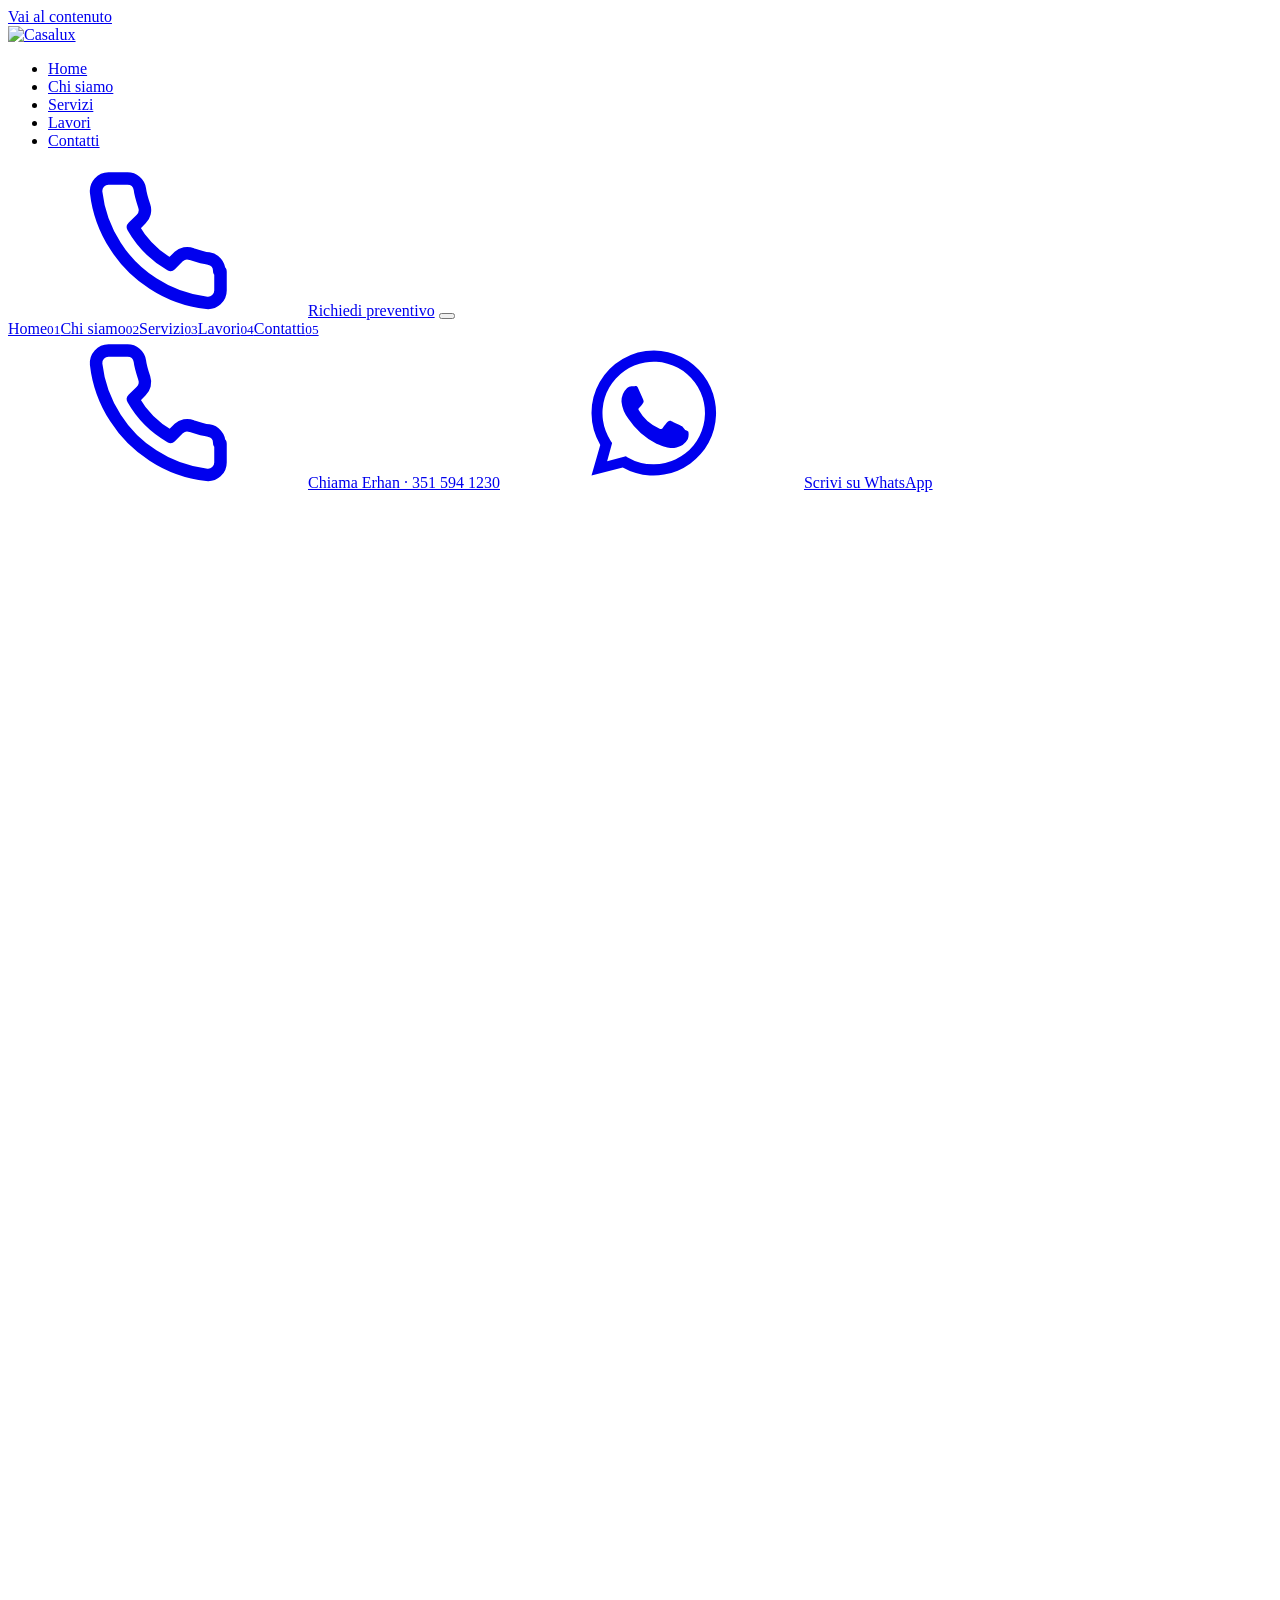
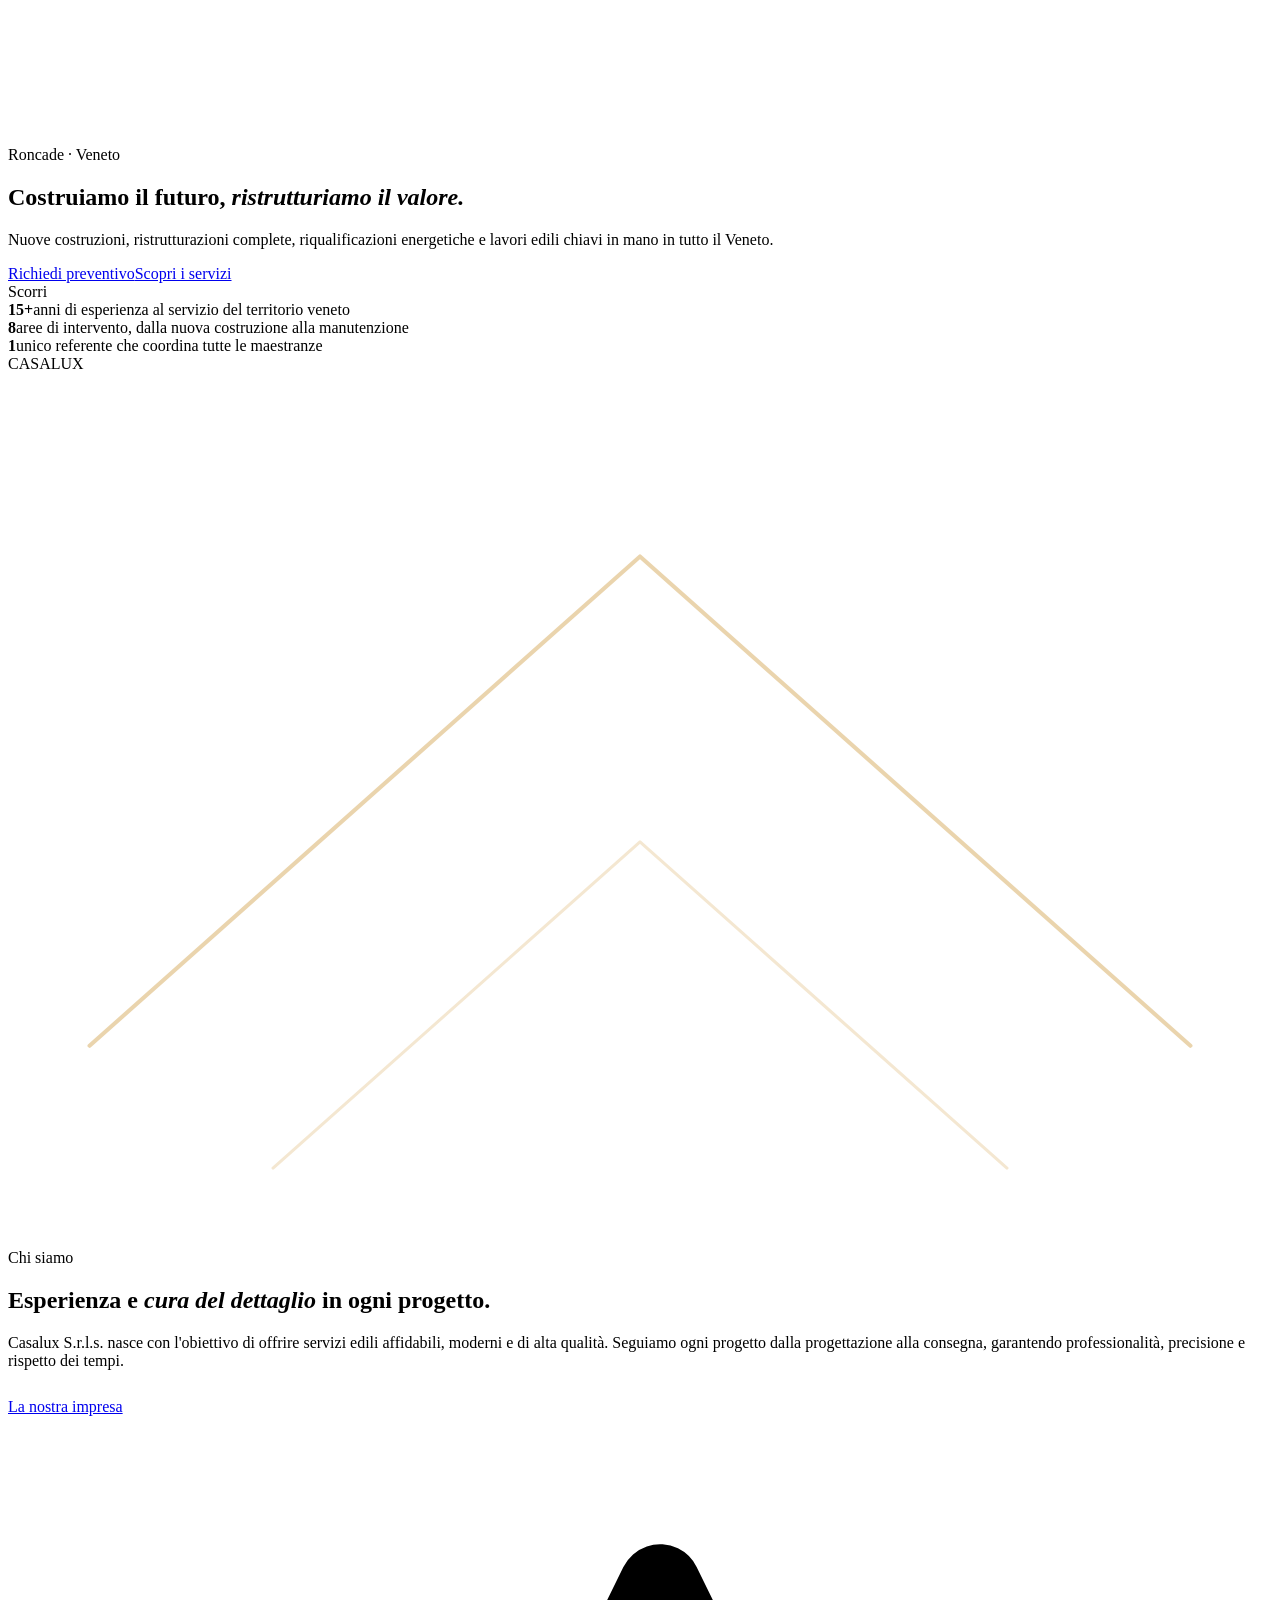
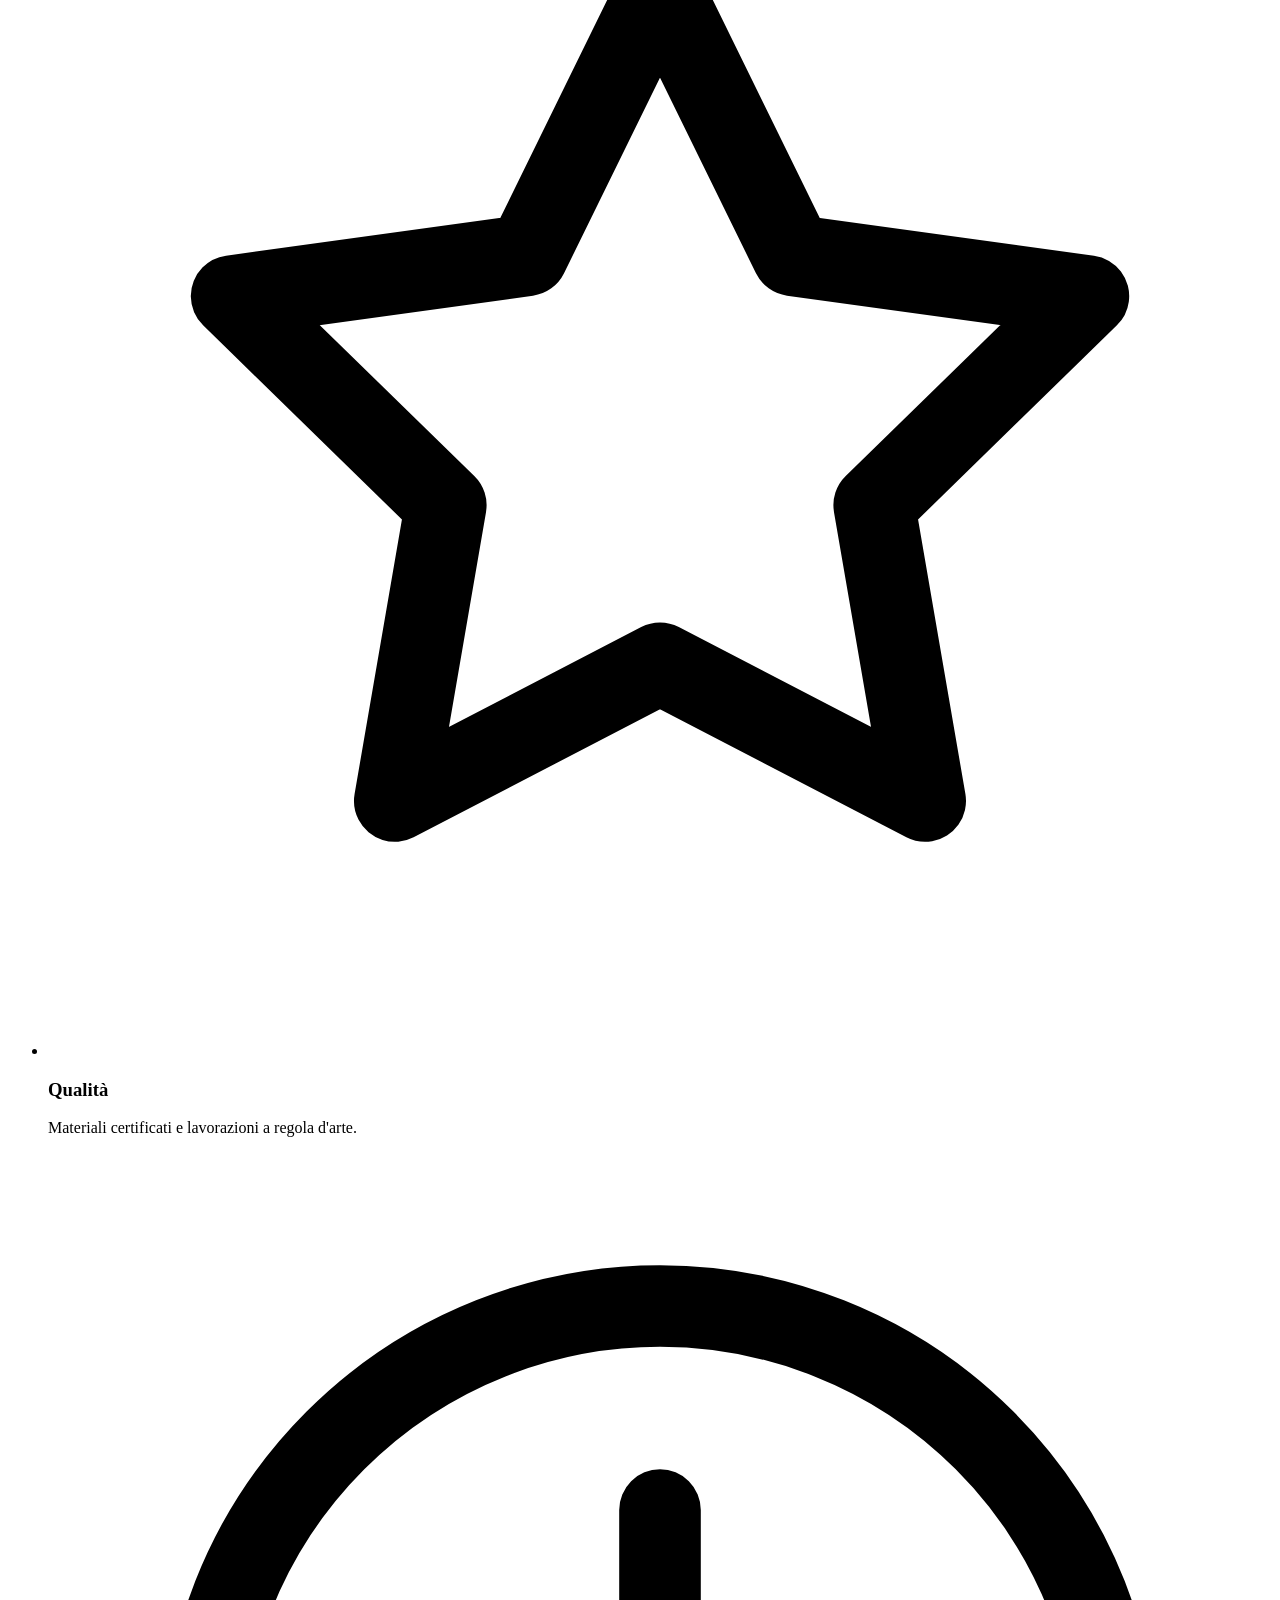
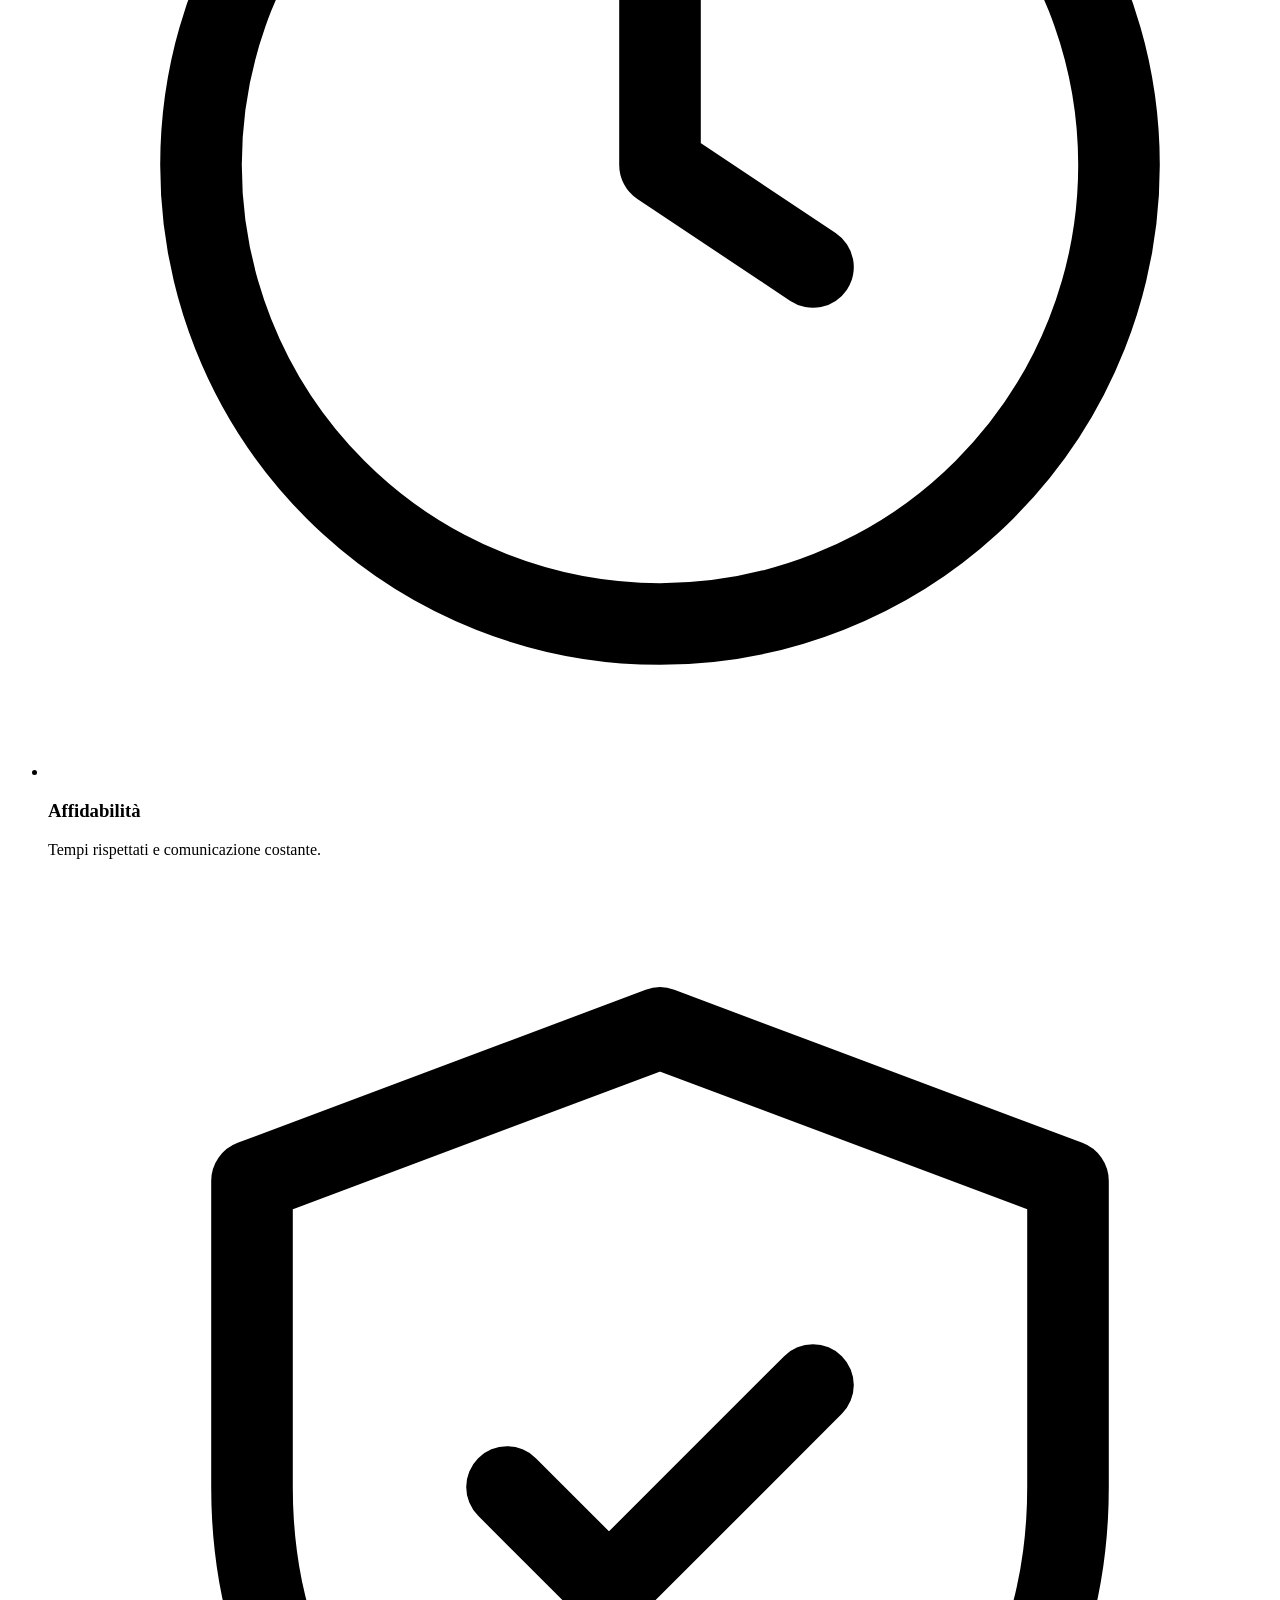
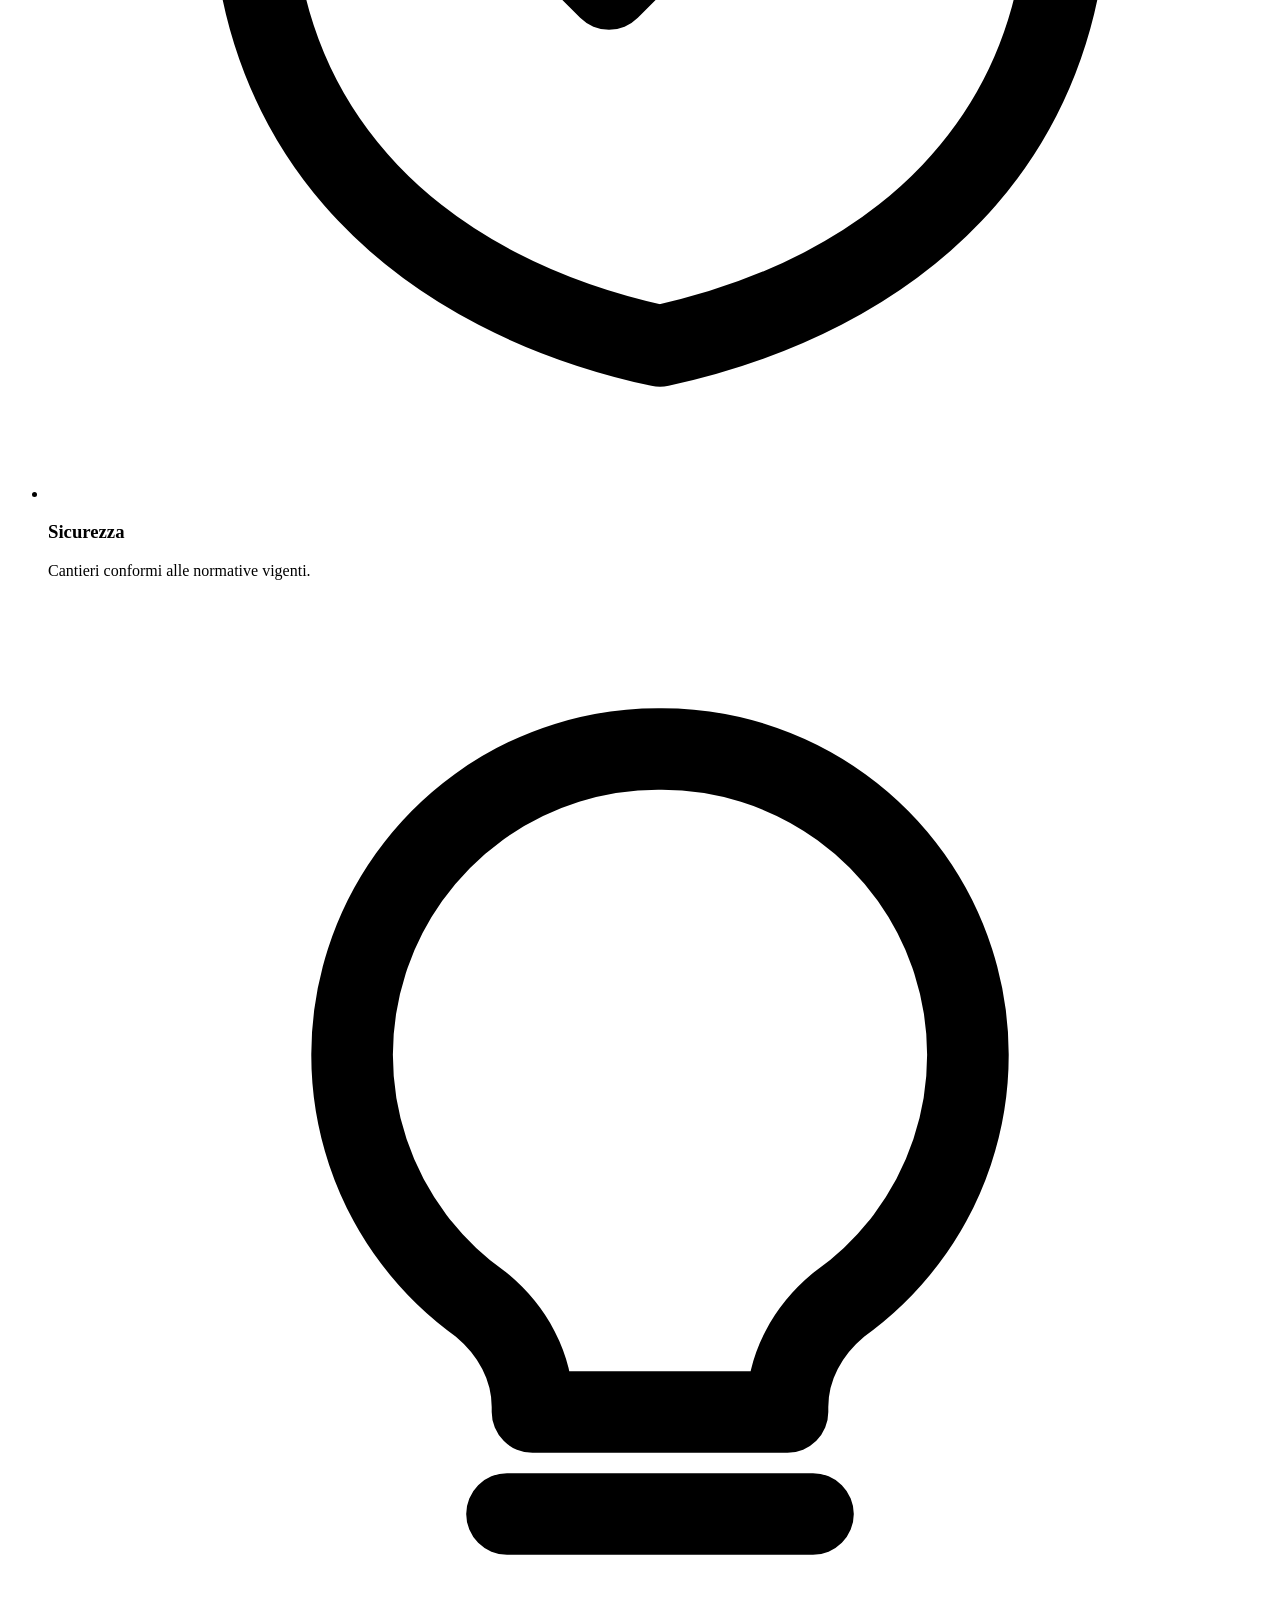
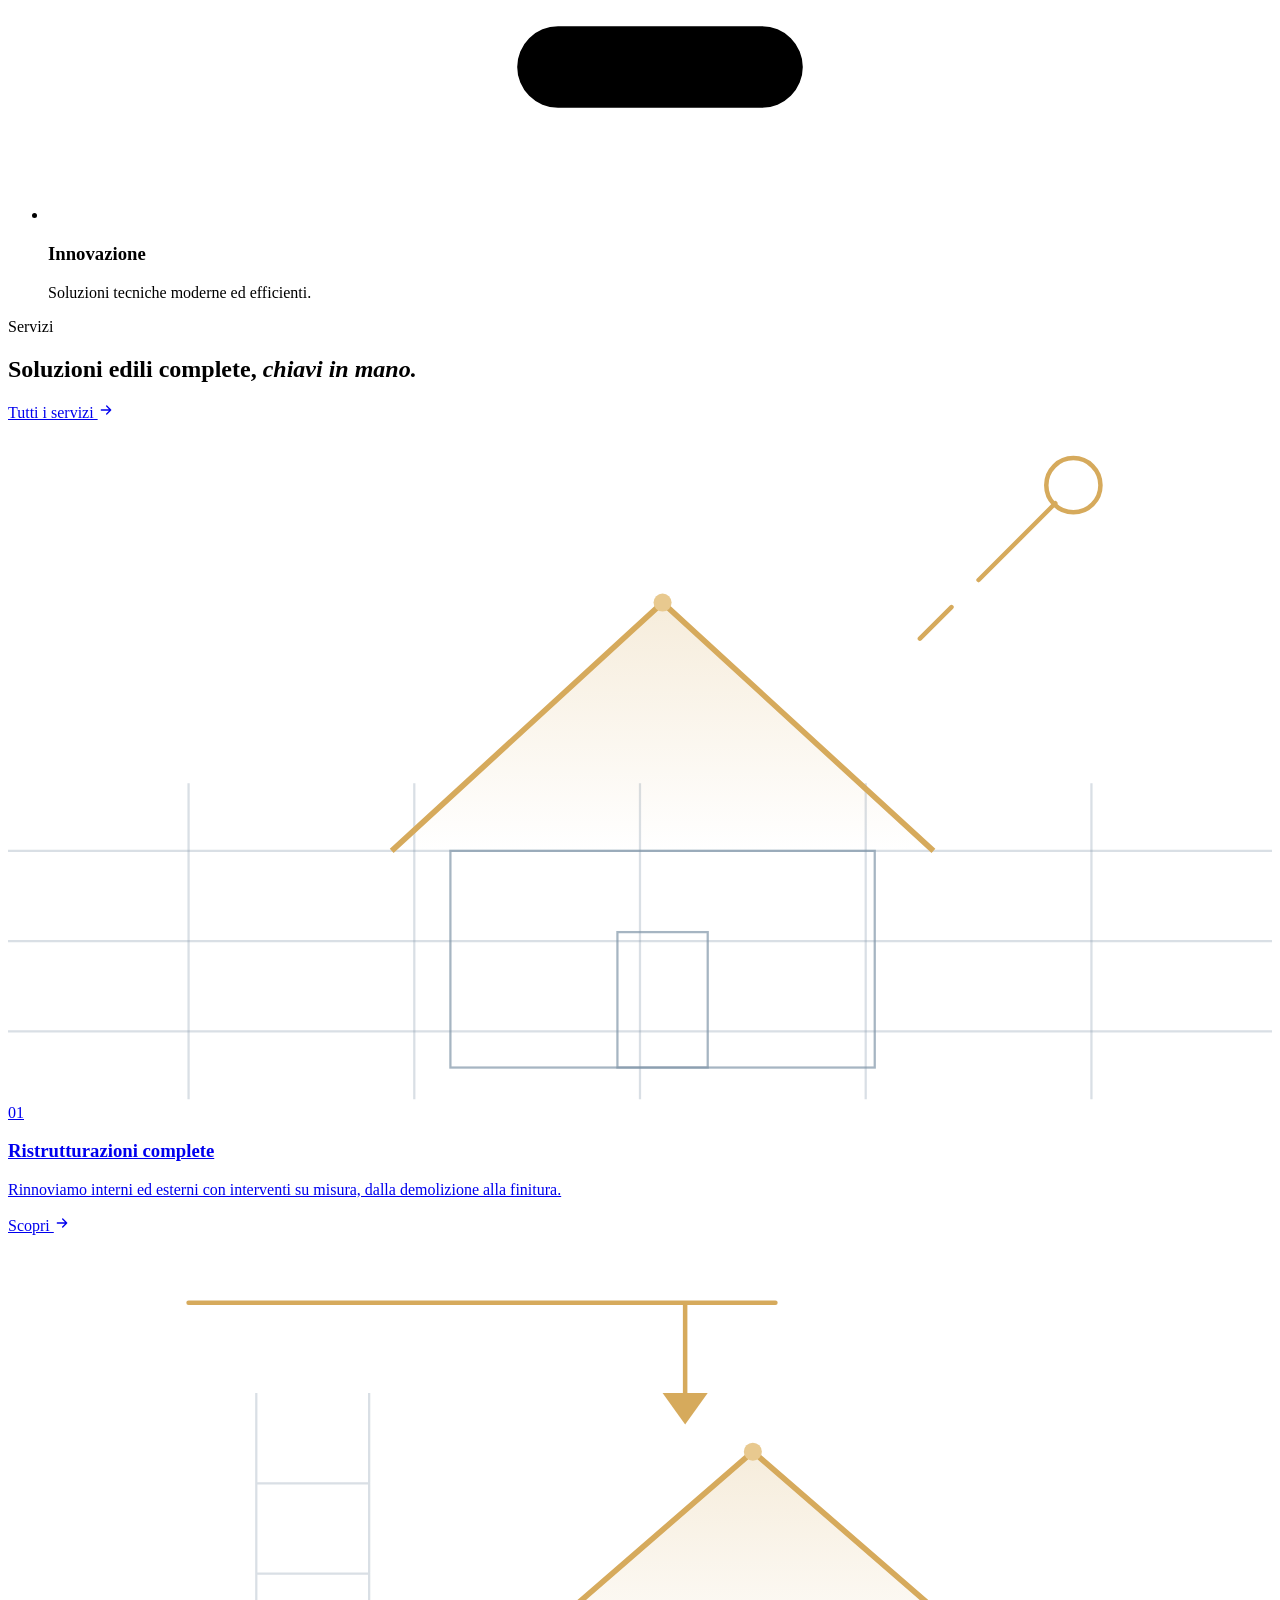
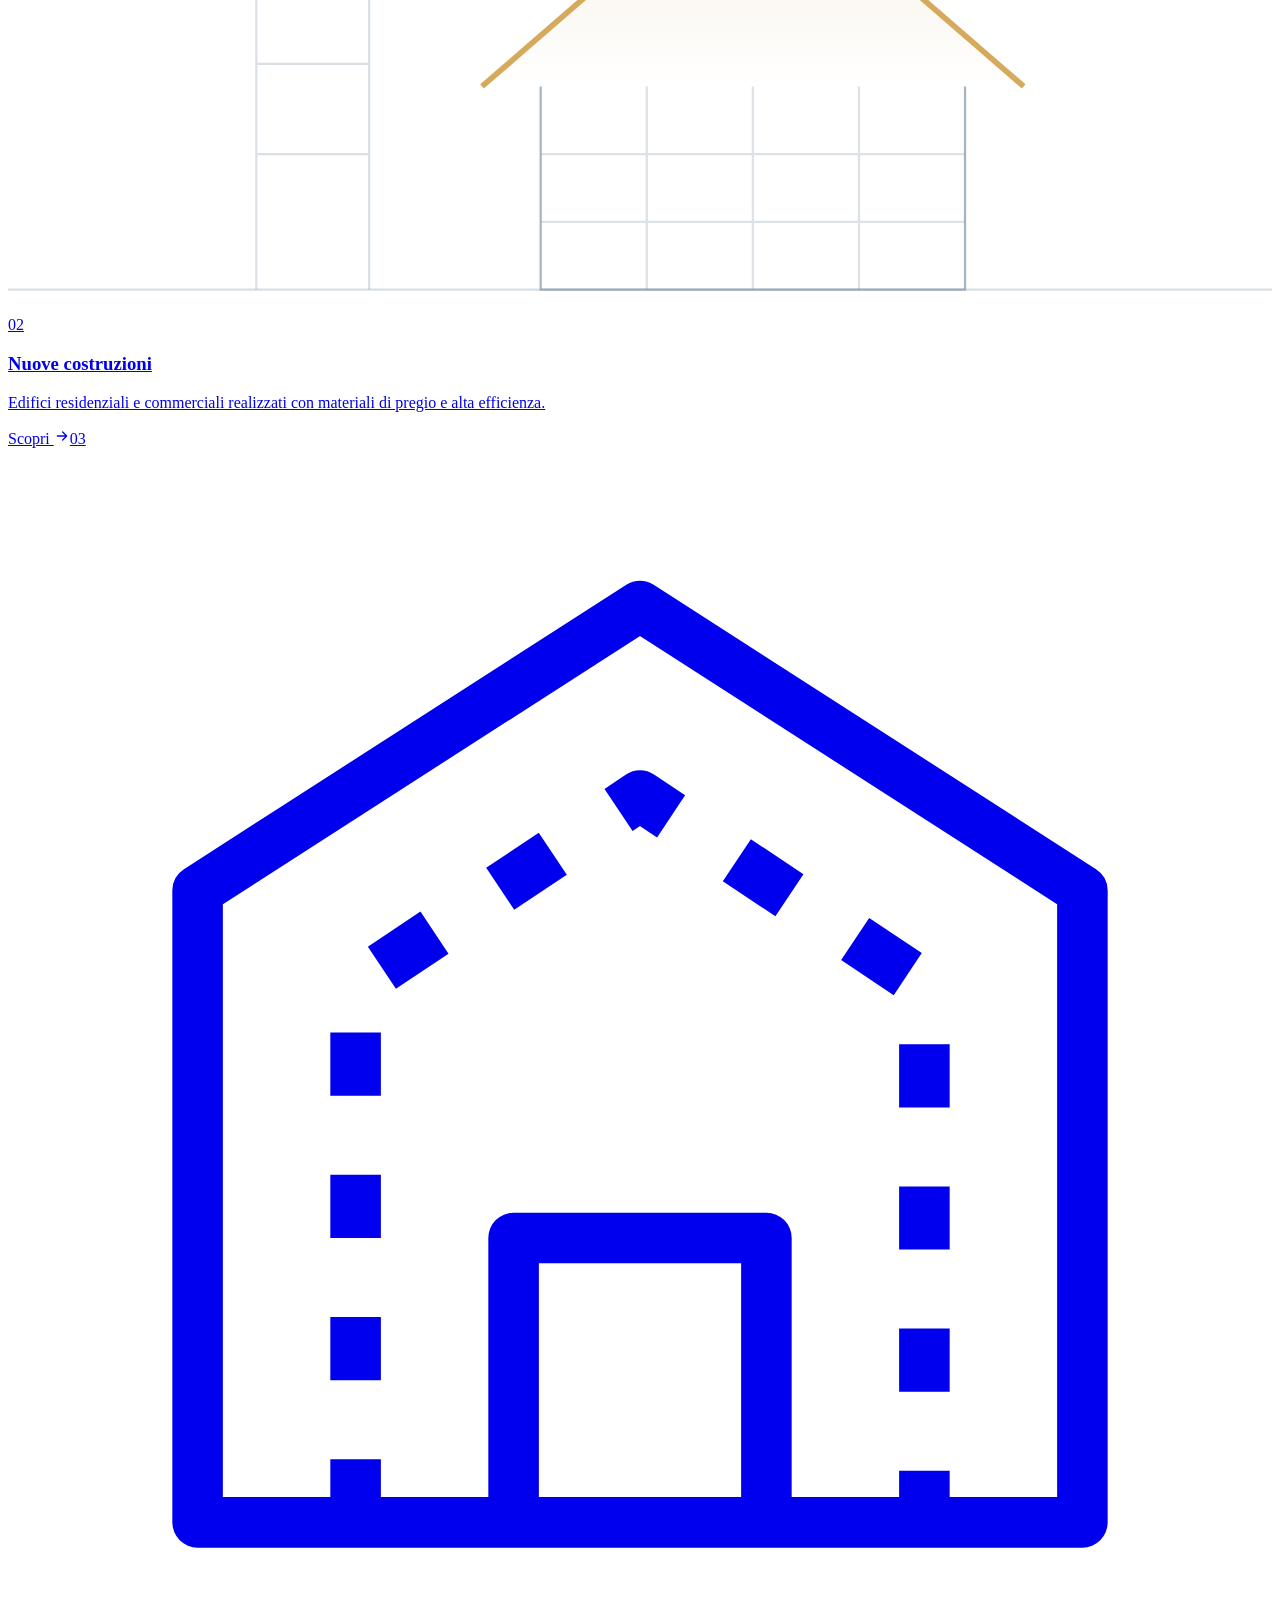
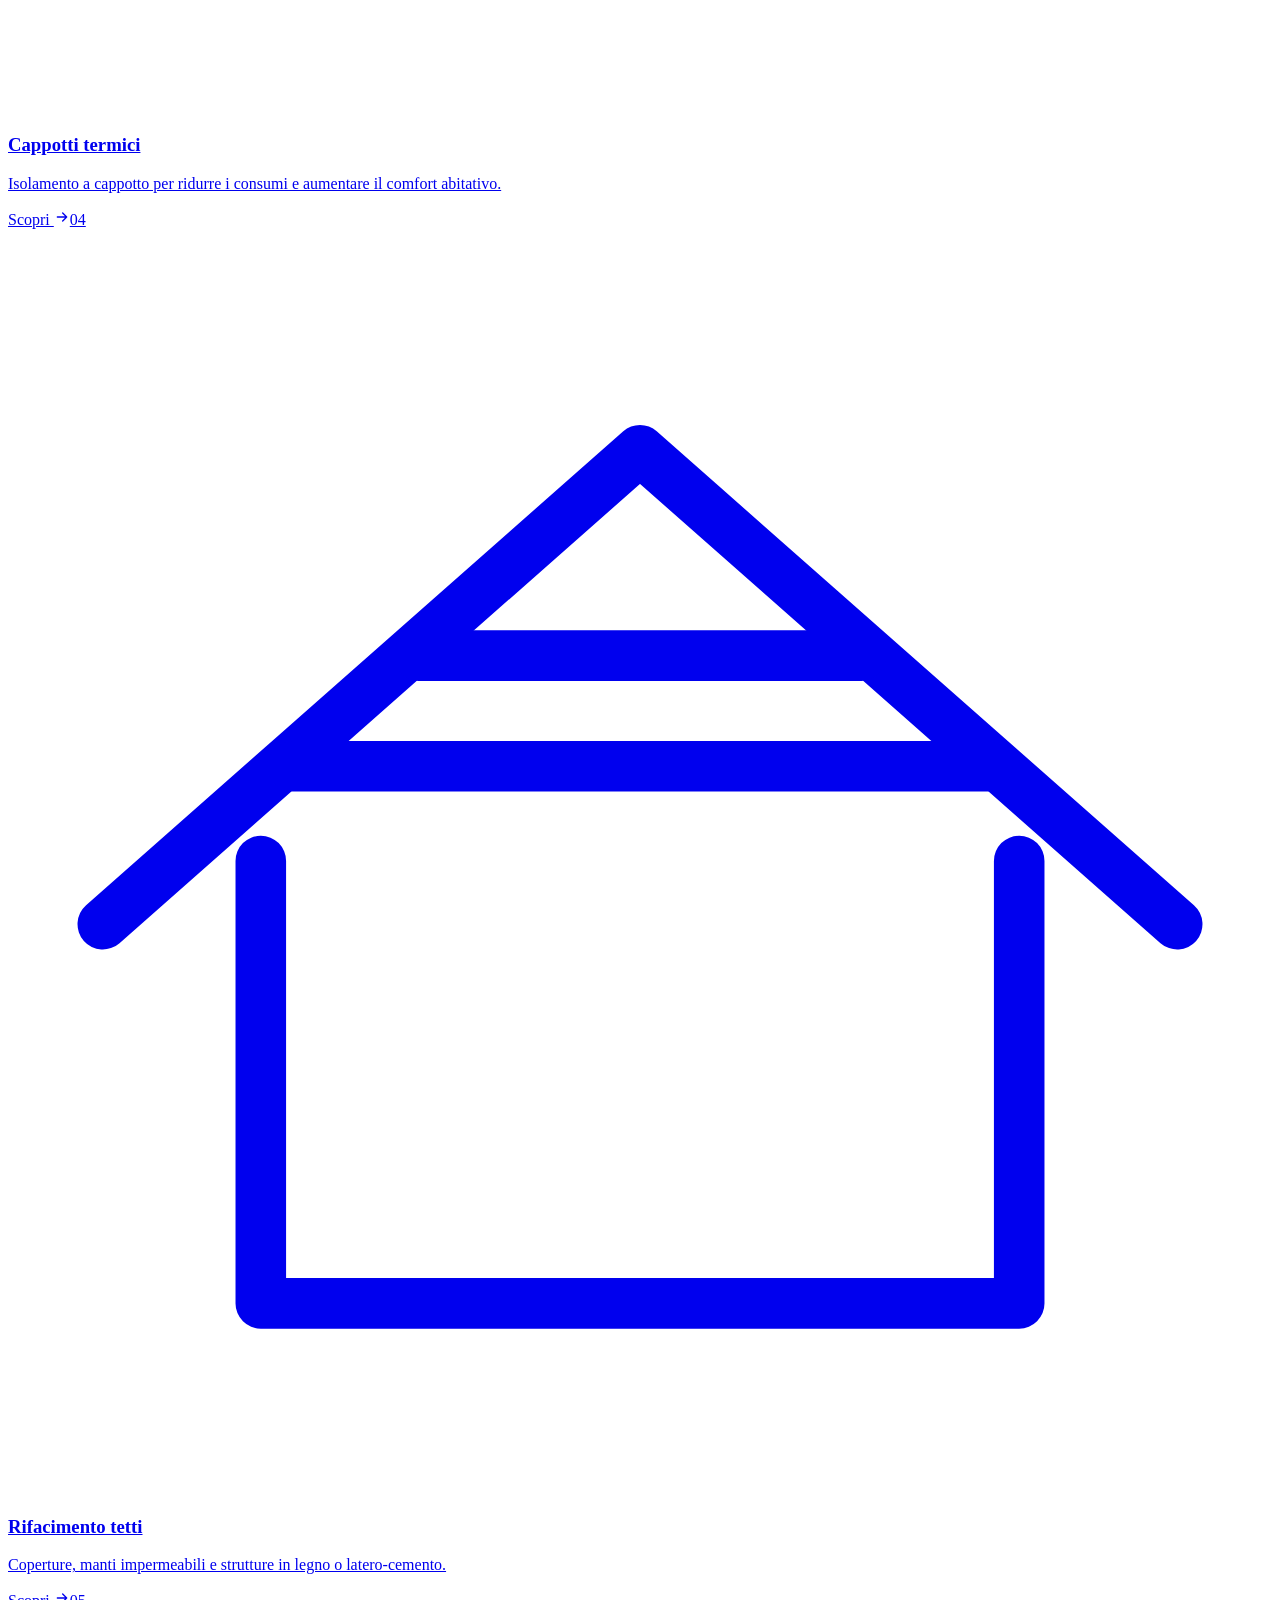
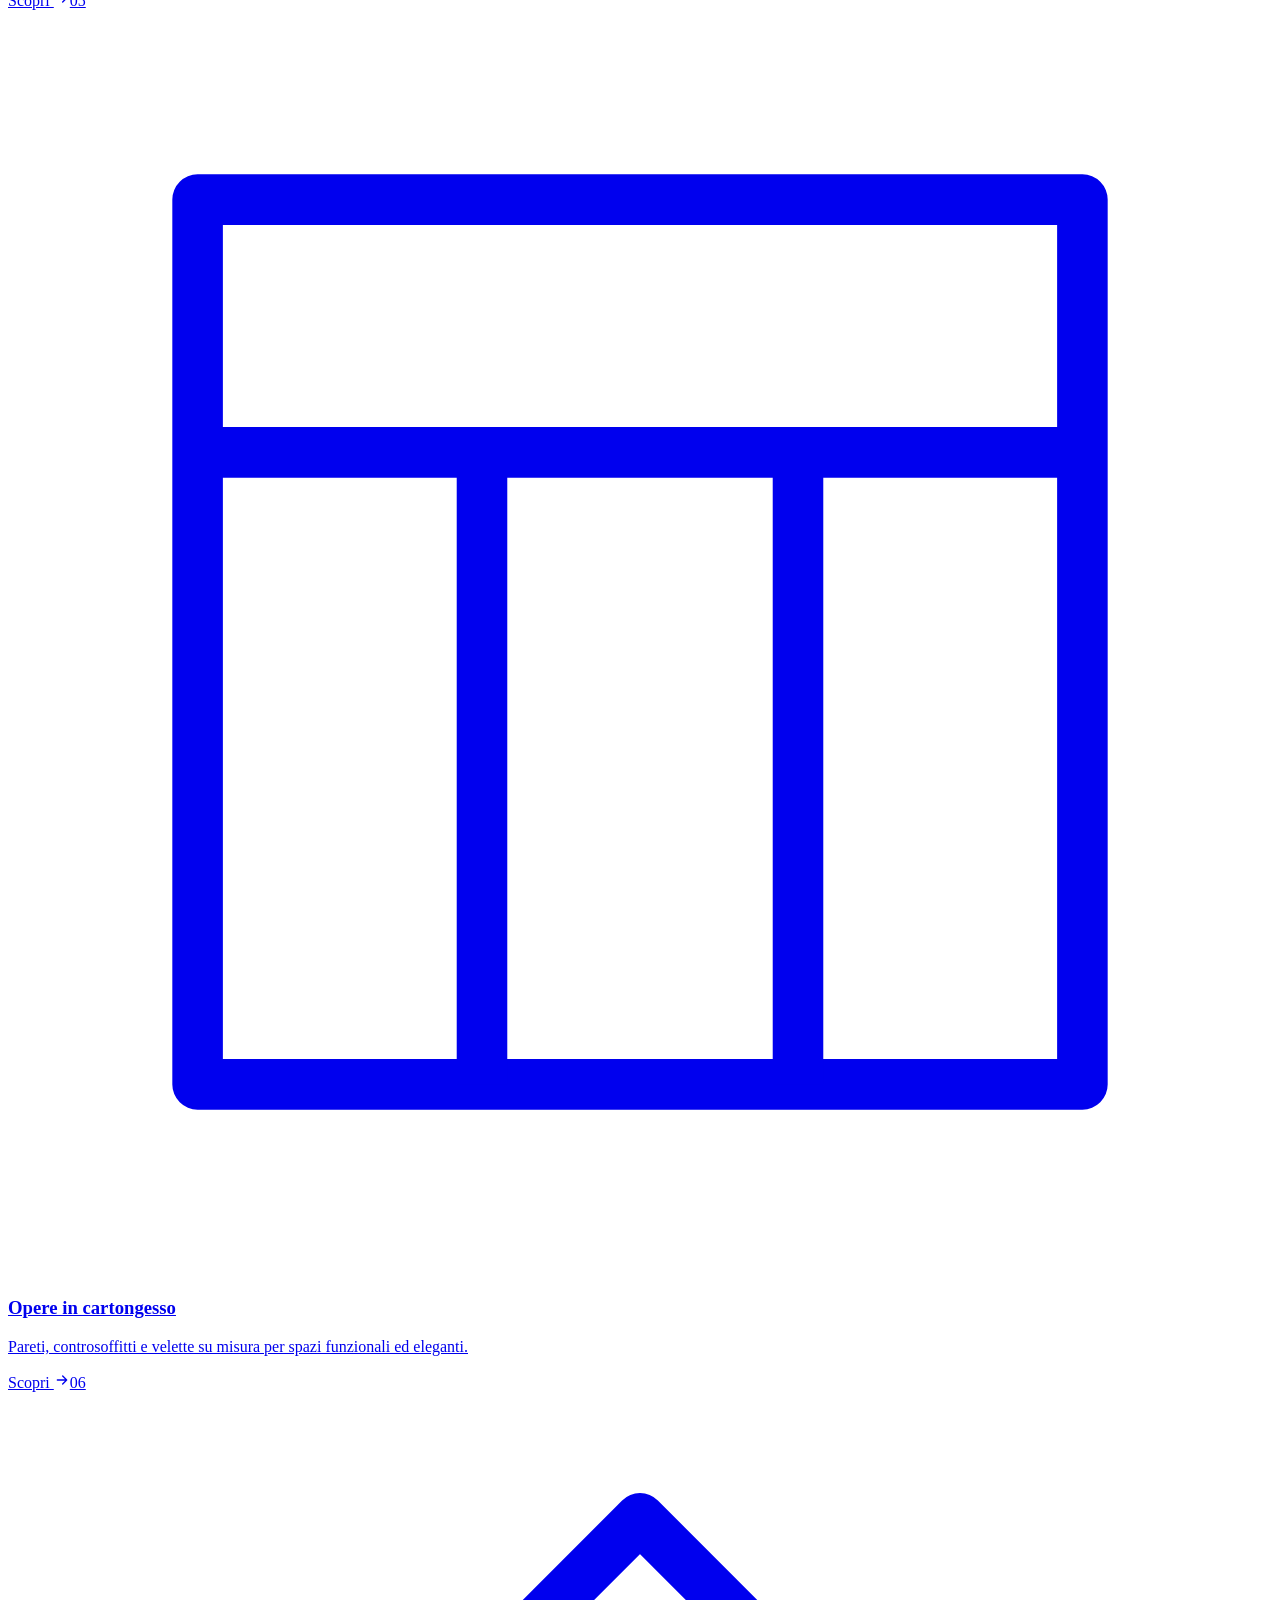
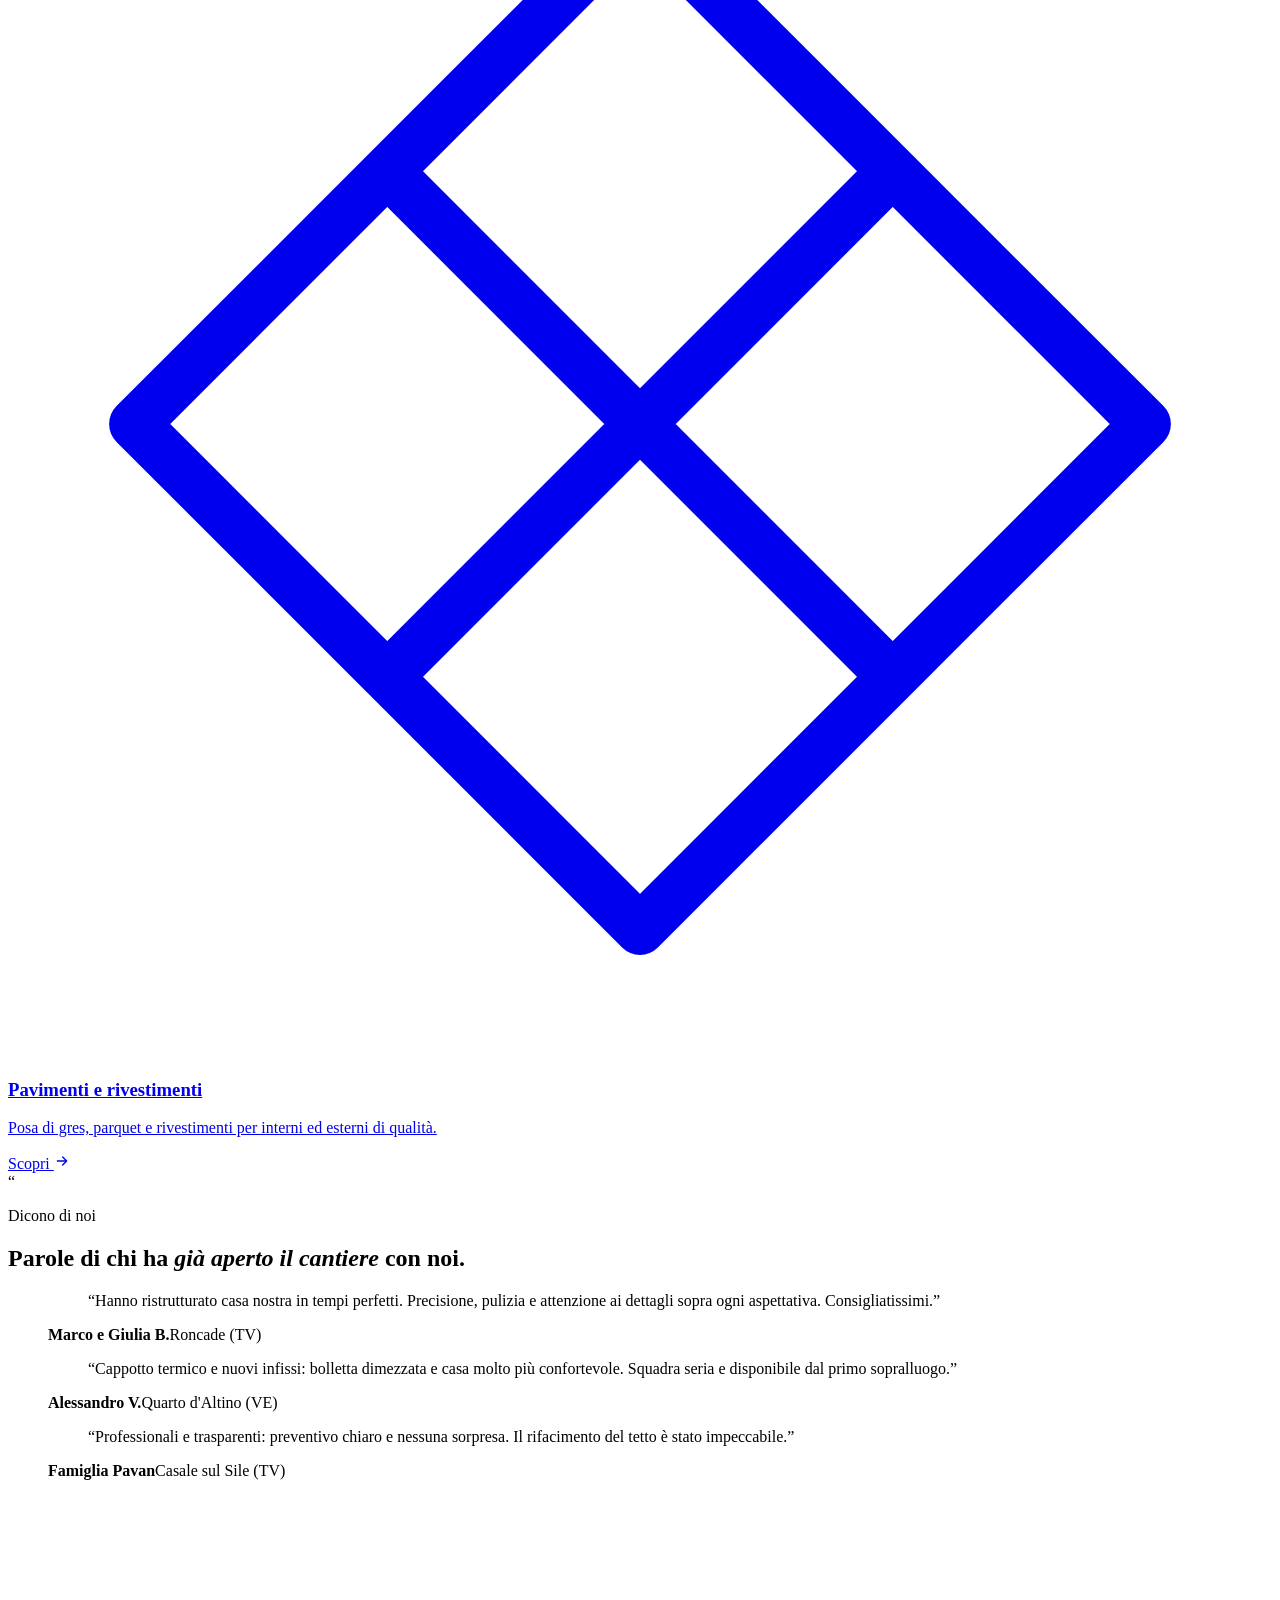
==== commit 4e62758c: "Add files via upload" ====
--- a/index.html
+++ b/index.html
@@ -4,561 +4,203 @@
 <meta charset="utf-8">
 <meta name="viewport" content="width=device-width, initial-scale=1, viewport-fit=cover">
 <title>Casalux S.r.l.s. · Ristrutturazioni e costruzioni a Roncade (TV) e in Veneto</title>
-<meta name="description" content="Casalux S.r.l.s. realizza nuove costruzioni, ristrutturazioni complete, cappotti termici e rifacimento tetti in tutto il Veneto. Sede a Roncade (TV), Via Roma 2. Sopralluogo e preventivo gratuiti.">
+<meta name="description" content="Casalux S.r.l.s. realizza nuove costruzioni, ristrutturazioni complete, riqualificazioni energetiche e lavori edili chiavi in mano in tutto il Veneto. Sede a Roncade (TV). Sopralluogo gratuito.">
 <meta name="theme-color" content="#11161c">
-<meta name="robots" content="index,follow">
 <link rel="canonical" href="https://casalux.github.io/casaluxsrls/">
-<link rel="icon" href="favicon.svg" type="image/svg+xml">
-<link rel="icon" href="favicon-32.png" sizes="32x32" type="image/png">
-<link rel="apple-touch-icon" href="apple-touch-icon.png">
-
+<link rel="icon" href="img/favicon-32.png" sizes="32x32" type="image/png">
+<link rel="icon" href="img/favicon-512.png" sizes="512x512" type="image/png">
+<link rel="apple-touch-icon" href="img/apple-touch-icon.png">
 <meta property="og:type" content="website">
 <meta property="og:locale" content="it_IT">
 <meta property="og:site_name" content="Casalux S.r.l.s.">
 <meta property="og:url" content="https://casalux.github.io/casaluxsrls/">
-<meta property="og:title" content="Casalux · Costruiamo il futuro, ristrutturiamo il valore">
-<meta property="og:description" content="Nuove costruzioni, ristrutturazioni complete, riqualificazioni energetiche e lavori chiavi in mano in tutto il Veneto. Sede a Roncade (TV).">
-<meta property="og:image" content="https://casalux.github.io/casaluxsrls/og-image.jpg">
+<meta property="og:title" content="Casalux S.r.l.s. · Ristrutturazioni e costruzioni a Roncade (TV) e in Veneto">
+<meta property="og:description" content="Casalux S.r.l.s. realizza nuove costruzioni, ristrutturazioni complete, riqualificazioni energetiche e lavori edili chiavi in mano in tutto il Veneto. Sede a Roncade (TV). Sopralluogo gratuito.">
+<meta property="og:image" content="https://casalux.github.io/casaluxsrls/media/og-image.jpg">
 <meta property="og:image:width" content="1200">
 <meta property="og:image:height" content="630">
-<meta property="og:image:alt" content="Casalux, Manutenzioni e Costruzioni Generali, Roncade">
 <meta name="twitter:card" content="summary_large_image">
-<meta name="twitter:title" content="Casalux · Costruiamo il futuro, ristrutturiamo il valore">
-<meta name="twitter:image" content="https://casalux.github.io/casaluxsrls/og-image.jpg">
-
+<meta name="twitter:image" content="https://casalux.github.io/casaluxsrls/media/og-image.jpg">
 <script type="application/ld+json">
 {
-  "@context": "https://schema.org",
-  "@type": "GeneralContractor",
-  "name": "Casalux S.r.l.s.",
-  "slogan": "Costruiamo il futuro, ristrutturiamo il valore",
-  "description": "Nuove costruzioni, ristrutturazioni complete, riqualificazioni energetiche e lavori edili chiavi in mano in tutto il Veneto.",
-  "url": "https://casalux.github.io/casaluxsrls/",
-  "image": "https://casalux.github.io/casaluxsrls/og-image.jpg",
-  "vatID": "IT05537690264",
-  "email": "casa-lux@hotmail.com",
-  "telephone": ["+39 351 594 1230", "+39 335 840 1227", "+39 338 583 9702"],
-  "address": {"@type": "PostalAddress","streetAddress": "Via Roma 2","addressLocality": "Roncade","postalCode": "31056","addressRegion": "TV","addressCountry": "IT"},
-  "areaServed": ["Veneto", "Provincia di Treviso", "Provincia di Venezia"],
-  "hasOfferCatalog": {"@type": "OfferCatalog","name": "Servizi","itemListElement": [
-    {"@type":"Offer","itemOffered":{"@type":"Service","name":"Ristrutturazioni complete"}},
-    {"@type":"Offer","itemOffered":{"@type":"Service","name":"Nuove costruzioni"}},
-    {"@type":"Offer","itemOffered":{"@type":"Service","name":"Cappotti termici"}},
-    {"@type":"Offer","itemOffered":{"@type":"Service","name":"Rifacimento tetti"}},
-    {"@type":"Offer","itemOffered":{"@type":"Service","name":"Opere in cartongesso"}},
-    {"@type":"Offer","itemOffered":{"@type":"Service","name":"Pavimenti e rivestimenti"}},
-    {"@type":"Offer","itemOffered":{"@type":"Service","name":"Efficientamento energetico"}},
-    {"@type":"Offer","itemOffered":{"@type":"Service","name":"Manutenzioni edili"}}
-  ]},
-  "review": [
-    {"@type":"Review","author":{"@type":"Person","name":"Marco e Giulia B."},"reviewBody":"Hanno ristrutturato casa nostra in tempi perfetti. Precisione, pulizia e attenzione ai dettagli sopra ogni aspettativa. Consigliatissimi."},
-    {"@type":"Review","author":{"@type":"Person","name":"Alessandro V."},"reviewBody":"Cappotto termico e nuovi infissi: bolletta dimezzata e casa molto più confortevole. Squadra seria e disponibile dal primo sopralluogo."},
-    {"@type":"Review","author":{"@type":"Person","name":"Famiglia Pavan"},"reviewBody":"Professionali e trasparenti: preventivo chiaro e nessuna sorpresa. Il rifacimento del tetto è stato impeccabile."}
-  ]
+ "@context": "https://schema.org",
+ "@type": "GeneralContractor",
+ "name": "Casalux S.r.l.s.",
+ "slogan": "Costruiamo il futuro, ristrutturiamo il valore",
+ "url": "https://casalux.github.io/casaluxsrls/",
+ "logo": "https://casalux.github.io/casaluxsrls/img/logo-full.png",
+ "image": "https://casalux.github.io/casaluxsrls/media/og-image.jpg",
+ "vatID": "IT05537690264",
+ "email": "casa-lux@hotmail.com",
+ "telephone": [
+  "+39 351 594 1230",
+  "+39 335 840 1227",
+  "+39 338 583 9702"
+ ],
+ "address": {
+  "@type": "PostalAddress",
+  "streetAddress": "Via Roma 2",
+  "addressLocality": "Roncade",
+  "postalCode": "31056",
+  "addressRegion": "TV",
+  "addressCountry": "IT"
+ },
+ "areaServed": [
+  "Veneto",
+  "Provincia di Treviso",
+  "Provincia di Venezia"
+ ],
+ "review": [
+  {
+   "@type": "Review",
+   "author": {
+    "@type": "Person",
+    "name": "Marco e Giulia B."
+   },
+   "reviewBody": "Hanno ristrutturato casa nostra in tempi perfetti. Precisione, pulizia e attenzione ai dettagli sopra ogni aspettativa. Consigliatissimi."
+  },
+  {
+   "@type": "Review",
+   "author": {
+    "@type": "Person",
+    "name": "Alessandro V."
+   },
+   "reviewBody": "Cappotto termico e nuovi infissi: bolletta dimezzata e casa molto più confortevole. Squadra seria e disponibile dal primo sopralluogo."
+  },
+  {
+   "@type": "Review",
+   "author": {
+    "@type": "Person",
+    "name": "Famiglia Pavan"
+   },
+   "reviewBody": "Professionali e trasparenti: preventivo chiaro e nessuna sorpresa. Il rifacimento del tetto è stato impeccabile."
+  }
+ ]
 }
 </script>
-
 <link rel="preconnect" href="https://fonts.googleapis.com">
 <link rel="preconnect" href="https://fonts.gstatic.com" crossorigin>
-<link rel="preload" as="image" href="poster.jpg" media="(min-width: 700px)">
-<link rel="preload" as="image" href="poster-720.jpg" media="(max-width: 699px)">
-<link href="https://fonts.googleapis.com/css2?family=Jost:wght@300;400;500;600&family=Fraunces:ital,opsz,wght@1,9..144,300;1,9..144,400&display=swap" rel="stylesheet">
-
-<style>
-:root{
-  --ink:#11161c;--slate:#18212a;--slate-2:#1f2a34;--steel:#8196a9;
-  --line:rgba(129,150,169,.18);--paper:#eef0ee;--paper-dim:#b9c2ca;
-  --gold:#d6aa5c;--gold-soft:#e8c98f;--wa:#25d366;
-  --it-green:#2f8f4e;--it-red:#c8343a;
-  --max:1180px;--gutter:clamp(16px,4vw,40px);--ease:cubic-bezier(.2,.7,.2,1);
-}
-*{box-sizing:border-box;margin:0;padding:0}
-html{scroll-behavior:smooth;-webkit-text-size-adjust:100%}
-body{background:var(--ink);color:var(--paper);font-family:"Jost",system-ui,-apple-system,"Segoe UI",sans-serif;font-size:clamp(16px,1.05vw + 11px,18px);line-height:1.6;-webkit-font-smoothing:antialiased;overflow-x:hidden}
-img,video,svg{display:block;max-width:100%}
-a{color:inherit;text-decoration:none}
-button{font:inherit;color:inherit;background:none;border:0;cursor:pointer}
-.wrap{max-width:var(--max);margin:0 auto;padding:0 var(--gutter)}
-.eyebrow{font-size:.78rem;letter-spacing:.28em;text-transform:uppercase;color:var(--gold);font-weight:500;display:flex;align-items:center;gap:.8em}
-.eyebrow::before{content:"";width:28px;height:1px;background:currentColor;opacity:.7}
-em.serif{font-family:"Fraunces",Georgia,serif;font-style:italic;font-weight:300;color:var(--gold-soft)}
-:focus-visible{outline:2px solid var(--gold);outline-offset:3px;border-radius:4px}
-.skip{position:absolute;left:-9999px;top:8px;background:var(--gold);color:var(--ink);padding:.5em 1em;z-index:100;border-radius:6px}
-.skip:focus{left:8px}
-
-/* nav */
-.nav{position:fixed;inset:0 0 auto 0;z-index:40;transition:background .4s var(--ease),border-color .4s;border-bottom:1px solid transparent;padding-top:env(safe-area-inset-top)}
-.nav.solid{background:rgba(17,22,28,.8);-webkit-backdrop-filter:blur(14px);backdrop-filter:blur(14px);border-color:var(--line)}
-.nav .wrap{display:flex;align-items:center;justify-content:space-between;height:72px}
-.brand{display:flex;align-items:center;gap:12px}
-.brand svg{width:40px;height:32px}
-.brand .word{font-weight:500;letter-spacing:.32em;font-size:1.02rem;line-height:1.2}
-.brand .word small{display:block;font-size:.56rem;letter-spacing:.26em;color:var(--paper-dim);font-weight:400;margin-top:2px}
-.nav ul{display:flex;gap:30px;list-style:none;font-size:.84rem;letter-spacing:.14em;text-transform:uppercase}
-.nav ul a{color:var(--paper-dim);transition:color .25s}
-.nav ul a:hover{color:var(--paper)}
-.btn{display:inline-flex;align-items:center;gap:.6em;padding:.85em 1.4em;border-radius:999px;font-weight:500;font-size:.92rem;letter-spacing:.04em;transition:transform .3s var(--ease),background .3s,color .3s,border-color .3s;white-space:nowrap}
-.btn svg{width:18px;height:18px;flex:none}
-.btn-gold{background:var(--gold);color:var(--ink)}
-.btn-gold:hover{background:var(--gold-soft);transform:translateY(-2px)}
-.btn-ghost{border:1px solid rgba(238,240,238,.28);color:var(--paper)}
-.btn-ghost:hover{border-color:var(--gold);color:var(--gold-soft);transform:translateY(-2px)}
-.nav .btn{padding:.65em 1.1em;font-size:.84rem}
-@media (max-width:940px){.nav ul{display:none}}
-@media (max-width:420px){.brand .word small{display:none}}
-
-/* hero */
-.hero{position:relative;height:100svh;min-height:620px;overflow:hidden;isolation:isolate}
-.hero .layer{position:absolute;inset:0;will-change:transform}
-.hero .media{inset:-8% 0 -8% 0}
-.hero video,.hero .poster{width:100%;height:100%;object-fit:cover;object-position:18% 50%}
-.hero .poster{position:absolute;inset:0}
-.hero .shade{background:linear-gradient(90deg,rgba(17,22,28,.94) 0%,rgba(17,22,28,.7) 34%,rgba(17,22,28,0) 62%),linear-gradient(0deg,rgba(17,22,28,1) 0%,rgba(17,22,28,0) 28%)}
-.hero .grid{background-image:linear-gradient(var(--line) 1px,transparent 1px),linear-gradient(90deg,var(--line) 1px,transparent 1px);background-size:88px 88px;opacity:.35;-webkit-mask-image:radial-gradient(ellipse 60% 70% at 20% 55%,#000 10%,transparent 70%);mask-image:radial-gradient(ellipse 60% 70% at 20% 55%,#000 10%,transparent 70%);inset:-12% 0}
-.hero .content{position:relative;z-index:2;height:100%;display:flex;flex-direction:column;justify-content:center;padding-top:72px}
-.hero h1{font-weight:300;font-size:clamp(2.5rem,5.4vw,4.9rem);line-height:1.03;letter-spacing:-.015em;max-width:12ch;margin:.45em 0 .4em}
-.hero h1 b{font-weight:500}
-.hero .sub{font-size:clamp(1rem,1.35vw,1.18rem);color:var(--paper-dim);max-width:38ch}
-.hero .actions{display:flex;flex-wrap:wrap;gap:12px;margin-top:2.1em}
-.flag{display:inline-flex;height:3px;width:34px;border-radius:2px;overflow:hidden;margin-left:.3em}
-.flag i{flex:1}.flag i:nth-child(1){background:var(--it-green)}.flag i:nth-child(2){background:#f2f2f2}.flag i:nth-child(3){background:var(--it-red)}
-.scroll-cue{position:absolute;left:50%;bottom:28px;z-index:3;transform:translateX(-50%);display:flex;flex-direction:column;align-items:center;gap:10px;font-size:.66rem;letter-spacing:.3em;text-transform:uppercase;color:var(--paper-dim)}
-.scroll-cue span{width:1px;height:46px;background:linear-gradient(var(--gold),transparent);transform-origin:top;animation:cue 2.4s var(--ease) infinite}
-@keyframes cue{0%{transform:scaleY(0)}50%{transform:scaleY(1)}100%{transform:scaleY(1);opacity:0}}
-@media (max-width:700px){
-  .hero .media{inset:56px 0 auto 0;height:46svh}
-  .hero video,.hero .poster{object-position:66% 52%}
-  .hero .shade{background:linear-gradient(0deg,rgba(17,22,28,1) 50%,rgba(17,22,28,.5) 64%,rgba(17,22,28,0) 78%),linear-gradient(180deg,rgba(17,22,28,.8) 0,rgba(17,22,28,0) 18%)}
-  .hero .grid,.scroll-cue{display:none}
-  .hero .content{justify-content:flex-end;padding-bottom:44px}
-}
-
-/* stats band */
-.stats{border-top:1px solid var(--line);border-bottom:1px solid var(--line);background:var(--ink)}
-.stats .wrap{display:grid;grid-template-columns:repeat(3,1fr)}
-.stat{padding:30px 0;display:flex;align-items:baseline;gap:16px}
-.stat+.stat{border-left:1px solid var(--line);padding-left:clamp(16px,3vw,40px)}
-.stat b{font-weight:300;font-size:clamp(2.2rem,4vw,3.4rem);line-height:1;color:var(--gold-soft);font-variant-numeric:tabular-nums}
-.stat span{color:var(--paper-dim);font-size:.95rem;line-height:1.35}
-@media (max-width:760px){.stats .wrap{grid-template-columns:1fr}.stat+.stat{border-left:0;border-top:1px solid var(--line);padding-left:0}.stat{padding:20px 0}}
-
-/* sections */
-.sec{padding:clamp(88px,11vw,150px) 0;position:relative}
-.sec h2{font-weight:300;font-size:clamp(2rem,4.2vw,3.4rem);line-height:1.08;letter-spacing:-.01em;margin:.5em 0 .6em;max-width:18ch}
-.lead{font-size:clamp(1.05rem,1.3vw,1.22rem);color:var(--paper-dim);max-width:54ch}
-
-/* about */
-.about{overflow:hidden;background:linear-gradient(180deg,var(--ink),var(--slate) 75%)}
-.about .ghost{position:absolute;left:-2vw;top:6%;font-size:clamp(7rem,22vw,20rem);font-weight:600;letter-spacing:.06em;line-height:1;color:transparent;-webkit-text-stroke:1px rgba(214,170,92,.12);white-space:nowrap;pointer-events:none;user-select:none;will-change:transform}
-.about .chev{position:absolute;right:-80px;bottom:-160px;width:min(62vw,620px);opacity:.5;pointer-events:none;will-change:transform}
-.about .grid2{position:relative;display:grid;grid-template-columns:1.05fr .95fr;gap:clamp(40px,6vw,96px);align-items:start}
-.values{list-style:none;display:grid;grid-template-columns:1fr 1fr;gap:1px;background:var(--line);border:1px solid var(--line);border-radius:20px;overflow:hidden}
-.values li{background:var(--slate);padding:26px 24px}
-.values h3{font-weight:500;font-size:1.05rem;margin:.55em 0 .25em}
-.values p{color:var(--paper-dim);font-size:.94rem;line-height:1.5}
-.values svg{width:28px;height:28px;color:var(--gold)}
-@media (max-width:900px){.about .grid2{grid-template-columns:1fr}}
-@media (max-width:480px){.values{grid-template-columns:1fr}}
-
-/* services */
-.services{background:var(--slate);overflow:hidden}
-.svc{display:grid;grid-template-columns:repeat(4,1fr);gap:clamp(12px,1.6vw,20px);margin-top:clamp(36px,5vw,60px)}
-.svc article{position:relative;padding:28px 24px 26px;border:1px solid var(--line);border-radius:20px;background:linear-gradient(165deg,var(--slate-2),var(--ink));transition:border-color .35s,transform .5s var(--ease);overflow:hidden;isolation:isolate}
-.svc article:hover{border-color:rgba(214,170,92,.45);transform:translateY(-4px)}
-.svc article::before{content:"";position:absolute;right:-40px;top:-40px;width:140px;height:140px;border-radius:50%;background:radial-gradient(circle,rgba(214,170,92,.14),transparent 70%);z-index:-1}
-.svc .n{font-family:"Fraunces",serif;font-style:italic;color:var(--steel);font-size:.95rem}
-.svc svg{width:40px;height:40px;color:var(--gold);margin:14px 0 18px}
-.svc h3{font-weight:500;font-size:1.12rem;line-height:1.25;margin-bottom:.4em}
-.svc p{color:var(--paper-dim);font-size:.93rem;line-height:1.5}
-.svc .big{grid-column:span 2;min-height:300px;display:flex;flex-direction:column;justify-content:flex-end}
-.svc .big .art{position:absolute;inset:-6% 0 auto 0;height:74%;z-index:-1;will-change:transform;opacity:.95}
-.svc .big .art svg{width:100%;height:100%;margin:0;color:inherit}
-.svc .big::after{content:"";position:absolute;inset:auto 0 0 0;height:60%;background:linear-gradient(0deg,var(--ink) 40%,transparent);z-index:-1}
-.svc .big h3{font-size:clamp(1.4rem,2.2vw,1.85rem);font-weight:400}
-@media (min-width:981px){.svc article:nth-child(7),.svc article:nth-child(8){grid-column:span 2}}
-@media (max-width:980px){.svc{grid-template-columns:1fr 1fr}}
-@media (max-width:560px){.svc{grid-template-columns:1fr}.svc .big{grid-column:auto;min-height:320px}}
-
-/* process */
-.process{display:grid;grid-template-columns:repeat(4,1fr);gap:0;margin-top:clamp(48px,6vw,80px);border-top:1px solid var(--line);position:relative}
-.process li{list-style:none;padding:28px 24px 0 0;position:relative}
-.process li::before{content:"";position:absolute;top:-5px;left:0;width:9px;height:9px;border-radius:50%;background:var(--gold);box-shadow:0 0 0 6px rgba(214,170,92,.15)}
-.process .k{font-family:"Fraunces",serif;font-style:italic;color:var(--gold);font-size:1.05rem}
-.process h3{font-weight:500;font-size:1.1rem;margin:.3em 0 .25em}
-.process p{color:var(--paper-dim);font-size:.93rem;line-height:1.5}
-@media (max-width:760px){.process{grid-template-columns:1fr 1fr;row-gap:12px}}
-
-/* testimonials */
-.voices{background:linear-gradient(180deg,var(--slate),var(--ink));overflow:hidden}
-.voices .mark{position:absolute;right:4vw;top:40px;font-family:"Fraunces",serif;font-style:italic;font-size:clamp(14rem,30vw,26rem);line-height:1;color:rgba(214,170,92,.07);pointer-events:none;will-change:transform}
-.quotes{display:grid;grid-template-columns:repeat(3,1fr);gap:clamp(14px,2vw,24px);margin-top:clamp(36px,5vw,56px);position:relative}
-.quotes figure{padding:32px 28px;border-radius:22px;border:1px solid var(--line);background:rgba(24,33,42,.6);-webkit-backdrop-filter:blur(6px);backdrop-filter:blur(6px);display:flex;flex-direction:column;justify-content:space-between;gap:28px}
-.quotes .stars{display:flex;gap:3px;color:var(--gold);margin-bottom:16px}
-.quotes .stars svg{width:14px;height:14px}
-.quotes blockquote{font-family:"Fraunces",Georgia,serif;font-style:italic;font-weight:300;font-size:clamp(1.1rem,1.4vw,1.28rem);line-height:1.45;color:var(--paper)}
-.quotes figcaption{font-size:.9rem;color:var(--paper-dim);border-top:1px solid var(--line);padding-top:16px}
-.quotes figcaption b{display:block;color:var(--paper);font-weight:500;font-size:.98rem}
-.quotes figure:nth-child(2){transform:translateY(32px)}
-@media (max-width:900px){.quotes{grid-template-columns:1fr}.quotes figure:nth-child(2){transform:none}}
-.src{margin-top:52px;font-size:.8rem;color:var(--steel)}
-
-/* location + faq */
-.where{background:var(--ink);overflow:hidden}
-.where .grid2{display:grid;grid-template-columns:.95fr 1.05fr;gap:clamp(32px,5vw,72px);align-items:start}
-.addr{font-size:clamp(1.5rem,2.6vw,2.2rem);font-weight:300;line-height:1.25;margin:.2em 0 .5em}
-.addr small{display:block;font-size:.98rem;color:var(--paper-dim);margin-top:.6em;line-height:1.5}
-.map{position:relative;border-radius:22px;overflow:hidden;border:1px solid var(--line);aspect-ratio:4/3;background:var(--slate-2);will-change:transform}
-.map iframe{position:absolute;inset:0;width:100%;height:100%;border:0;filter:grayscale(1) invert(.92) contrast(.9) brightness(.95) sepia(.12)}
-.map .load{position:absolute;inset:0;display:grid;place-items:center;text-align:center;padding:24px;color:var(--paper-dim);background:radial-gradient(circle at 50% 50%,rgba(214,170,92,.14),transparent 55%),repeating-linear-gradient(0deg,transparent 0 43px,var(--line) 43px 44px),repeating-linear-gradient(90deg,transparent 0 43px,var(--line) 43px 44px)}
-.map .load p{font-size:.82rem;max-width:30ch;margin:10px auto 16px}
-.faq{margin-top:40px;border-top:1px solid var(--line)}
-.faq details{border-bottom:1px solid var(--line)}
-.faq summary{list-style:none;cursor:pointer;padding:18px 36px 18px 0;position:relative;font-weight:500}
-.faq summary::-webkit-details-marker{display:none}
-.faq summary::after{content:"";position:absolute;right:6px;top:50%;width:10px;height:10px;border-right:1.5px solid var(--gold);border-bottom:1.5px solid var(--gold);transform:translateY(-70%) rotate(45deg);transition:transform .3s var(--ease)}
-.faq details[open] summary::after{transform:translateY(-30%) rotate(225deg)}
-.faq p{color:var(--paper-dim);padding:0 0 20px;font-size:.96rem;max-width:60ch}
-@media (max-width:900px){.where .grid2{grid-template-columns:1fr}}
-
-/* footer / contact */
-footer{background:linear-gradient(180deg,var(--ink),#0d1116);border-top:1px solid var(--line);padding:clamp(72px,9vw,120px) 0 calc(36px + env(safe-area-inset-bottom))}
-footer h2{font-weight:300;font-size:clamp(2.1rem,4.6vw,3.8rem);line-height:1.05;margin:.4em 0 .4em;max-width:17ch}
-footer .lead{margin-bottom:40px}
-.people{display:grid;grid-template-columns:repeat(3,1fr);gap:14px}
-.person{padding:24px;border-radius:20px;border:1px solid var(--line);background:linear-gradient(160deg,var(--slate),var(--ink))}
-.person .who{display:flex;align-items:center;gap:14px;margin-bottom:18px}
-.person .av{width:46px;height:46px;border-radius:50%;display:grid;place-items:center;background:rgba(214,170,92,.14);color:var(--gold-soft);font-weight:500;font-size:1.1rem;border:1px solid rgba(214,170,92,.35)}
-.person .who b{display:block;font-weight:500;font-size:1.1rem}
-.person .who span{font-size:.95rem;color:var(--paper-dim);font-variant-numeric:tabular-nums}
-.person .row{display:flex;gap:8px}
-.person .row a{flex:1;justify-content:center;padding:.75em 1em;font-size:.88rem}
-.btn-wa{border:1px solid rgba(37,211,102,.45);color:#c9f5da}
-.btn-wa:hover{background:rgba(37,211,102,.12);transform:translateY(-2px)}
-.meta{display:grid;grid-template-columns:repeat(4,auto);justify-content:space-between;gap:28px;margin-top:56px;padding-top:32px;border-top:1px solid var(--line);font-size:.92rem}
-.meta dt{font-size:.68rem;letter-spacing:.24em;text-transform:uppercase;color:var(--steel);margin-bottom:.4em}
-.meta dd a{border-bottom:1px solid rgba(214,170,92,.35);transition:color .25s,border-color .25s;word-break:break-word}
-.meta dd a:hover{color:var(--gold-soft);border-color:var(--gold)}
-.fine{margin-top:48px;display:flex;justify-content:space-between;flex-wrap:wrap;gap:12px;color:var(--steel);font-size:.8rem;letter-spacing:.04em}
-@media (max-width:900px){.people{grid-template-columns:1fr}.meta{grid-template-columns:1fr 1fr}}
-@media (max-width:480px){.meta{grid-template-columns:1fr}}
-
-/* mobile call bar */
-.callbar{display:none}
-@media (max-width:700px){
-  .callbar{display:flex;position:fixed;left:12px;right:12px;bottom:calc(12px + env(safe-area-inset-bottom));z-index:50;gap:8px;transform:translateY(140%);transition:transform .5s var(--ease)}
-  .callbar.show{transform:none}
-  .callbar a{flex:1;justify-content:center;box-shadow:0 12px 30px rgba(0,0,0,.45)}
-  .callbar .btn-ghost{background:rgba(17,22,28,.88);-webkit-backdrop-filter:blur(10px);backdrop-filter:blur(10px)}
-  footer{padding-bottom:calc(110px + env(safe-area-inset-bottom))}
-}
-
-/* reveal */
-.rv{opacity:0;transform:translateY(28px);transition:opacity 1s var(--ease),transform 1s var(--ease)}
-.rv.in{opacity:1;transform:none}
-.quotes figure.rv.in:nth-child(2){transform:translateY(32px)}
-@media (max-width:900px){.quotes figure.rv.in:nth-child(2){transform:none}}
-.rv.d1{transition-delay:.08s}.rv.d2{transition-delay:.16s}.rv.d3{transition-delay:.24s}
-.hero .rv{transition-duration:1.3s}
-.draw path{stroke-dasharray:var(--len,1200);stroke-dashoffset:var(--len,1200);transition:stroke-dashoffset 2.4s var(--ease)}
-.draw.in path{stroke-dashoffset:0}
-@media (prefers-reduced-motion:reduce){
-  html{scroll-behavior:auto}
-  .rv,.draw path{opacity:1!important;transition:none!important;stroke-dashoffset:0!important}
-  .rv{transform:none!important}
-  .scroll-cue span{animation:none}
-  [data-depth]{transform:none!important}
-}
-</style>
+<link rel="preload" as="image" href="media/poster.jpg" media="(min-width: 700px)">
+<link rel="preload" as="image" href="media/poster-720.jpg" media="(max-width: 699px)">
+<link href="https://fonts.googleapis.com/css2?family=Jost:wght@300;400;500;600&amp;family=Fraunces:ital,opsz,wght@1,9..144,300;1,9..144,400&amp;display=swap" rel="stylesheet">
+<link rel="stylesheet" href="css/style.css">
 </head>
 <body>
 <svg width="0" height="0" style="position:absolute" aria-hidden="true">
   <symbol id="i-phone" viewBox="0 0 24 24"><path fill="none" stroke="currentColor" stroke-width="2" stroke-linecap="round" stroke-linejoin="round" d="M22 16.9v3a2 2 0 0 1-2.2 2 19.8 19.8 0 0 1-8.6-3.1 19.5 19.5 0 0 1-6-6A19.8 19.8 0 0 1 2.1 4.2 2 2 0 0 1 4.1 2h3a2 2 0 0 1 2 1.7c.1.9.4 1.8.7 2.7a2 2 0 0 1-.5 2.1L8 9.8a16 16 0 0 0 6 6l1.3-1.3a2 2 0 0 1 2.1-.4c.9.3 1.8.6 2.7.7a2 2 0 0 1 1.7 2z"/></symbol>
   <symbol id="i-wa" viewBox="0 0 24 24"><path fill="currentColor" d="M12 2a10 10 0 0 0-8.6 15.1L2 22l5-1.3A10 10 0 1 0 12 2zm0 18.2a8.2 8.2 0 0 1-4.2-1.1l-.3-.2-3 .8.8-2.9-.2-.3A8.2 8.2 0 1 1 12 20.2zm4.5-6.1c-.2-.1-1.5-.7-1.7-.8s-.4-.1-.6.1-.7.8-.8 1-.3.2-.5.1a6.7 6.7 0 0 1-3.3-2.9c-.3-.4.2-.4.7-1.3.1-.2 0-.3 0-.4l-.8-1.8c-.2-.5-.4-.4-.6-.4h-.5a1 1 0 0 0-.7.3 3 3 0 0 0-.9 2.2 5.2 5.2 0 0 0 1.1 2.7 11.8 11.8 0 0 0 4.5 4c1.7.7 2.3.8 3.2.6a2.7 2.7 0 0 0 1.8-1.3 2.2 2.2 0 0 0 .1-1.2c0-.1-.2-.2-.5-.3z"/></symbol>
-  <symbol id="i-star" viewBox="0 0 24 24"><path fill="currentColor" d="m12 2 2.9 6.9 7.1.6-5.4 4.7 1.7 7.1L12 17.5l-6.3 3.8 1.7-7.1L2 9.5l7.1-.6z"/></symbol>
   <symbol id="i-nav" viewBox="0 0 24 24"><path fill="none" stroke="currentColor" stroke-width="2" stroke-linecap="round" stroke-linejoin="round" d="M3 11 22 2l-9 19-2-8-8-2z"/></symbol>
 </svg>
-<a class="skip" href="#chi-siamo">Vai al contenuto</a>
+<a class="skip" href="#main">Vai al contenuto</a>
+<header class="nav" id="nav">
+  <div class="wrap bar">
+    <a class="brand" href="index.html" aria-label="Casalux, home"><img src="img/logo-bianco-wordmark.png" alt="Casalux" width="355" height="96"></a>
+    <nav aria-label="Principale"><ul><li><a href="index.html" aria-current="page">Home</a></li><li><a href="chi-siamo.html">Chi siamo</a></li><li><a href="servizi.html">Servizi</a></li><li><a href="lavori.html">Lavori</a></li><li><a href="contatti.html">Contatti</a></li></ul></nav>
+    <div class="right">
+      <a class="btn btn-gold" href="contatti.html"><svg aria-hidden="true"><use href="#i-phone"/></svg>Richiedi preventivo</a>
+      <button class="burger" id="burger" type="button" aria-label="Apri il menu" aria-expanded="false" aria-controls="menu"><span></span></button>
+    </div>
+  </div>
+  <div class="menu" id="menu">
+    <a class="item" href="index.html" aria-current="page">Home<small>01</small></a><a class="item" href="chi-siamo.html">Chi siamo<small>02</small></a><a class="item" href="servizi.html">Servizi<small>03</small></a><a class="item" href="lavori.html">Lavori<small>04</small></a><a class="item" href="contatti.html">Contatti<small>05</small></a>
+    <div class="cta">
+      <a class="btn btn-gold" href="tel:+393515941230"><svg aria-hidden="true"><use href="#i-phone"/></svg>Chiama Erhan · 351 594 1230</a>
+      <a class="btn btn-wa" href="https://wa.me/393515941230" target="_blank" rel="noopener"><svg aria-hidden="true"><use href="#i-wa"/></svg>Scrivi su WhatsApp</a>
+    </div>
+  </div>
+</header>
+<main id="main">
+<section class="hero" aria-label="Casalux S.r.l.s.">
+  <div class="layer media" data-depth="0.32">
+    <picture><source srcset="media/poster-720.jpg" media="(max-width: 699px)"><img class="poster" src="media/poster.jpg" alt="" width="1920" height="1080" fetchpriority="high"></picture>
+    <video id="heroVideo" autoplay muted loop playsinline preload="auto" poster="media/poster.jpg" aria-hidden="true" tabindex="-1">
+      <source src="media/hero-1080.mp4" type="video/mp4" media="(min-width: 700px)">
+      <source src="media/hero-720.mp4" type="video/mp4">
+    </video>
+  </div>
+  <div class="layer gridlayer" data-depth="0.16" aria-hidden="true"></div>
+  <div class="layer shade-h" aria-hidden="true"></div>
+  <div class="wrap content" data-depth="-0.12">
+    <p class="eyebrow rv">Roncade · Veneto</p>
+    <h1 class="rv d1"><b>Costruiamo</b> il futuro, <em class="serif">ristrutturiamo il valore.</em></h1>
+    <p class="sub rv d2">Nuove costruzioni, ristrutturazioni complete, riqualificazioni energetiche e lavori edili chiavi in mano in tutto il Veneto.</p>
+    <div class="actions rv d3"><a class="btn btn-gold" href="contatti.html">Richiedi preventivo</a><a class="btn btn-ghost" href="servizi.html">Scopri i servizi</a></div>
+  </div>
+  <div class="scroll-cue" aria-hidden="true">Scorri<span></span></div>
+</section>
+<div class="stats" aria-label="In breve"><div class="wrap">
+  <div class="stat rv"><b>15+</b><span>anni di esperienza al servizio del territorio veneto</span></div>
+  <div class="stat rv d1"><b>8</b><span>aree di intervento, dalla nuova costruzione alla manutenzione</span></div>
+  <div class="stat rv d2"><b>1</b><span>unico referente che coordina tutte le maestranze</span></div>
+</div></div>
+<section class="sec bg-fade clip">
+  <div class="ghost-word" data-depth="0.22" aria-hidden="true">CASALUX</div>
+  <svg class="chev draw" data-depth="-0.12" viewBox="0 0 620 420" fill="none" aria-hidden="true"><path d="M40 330 310 90l270 240" stroke="#d6aa5c" stroke-width="2" stroke-linecap="round" stroke-linejoin="round" opacity=".5" style="--len:760"/><path d="M130 390 310 230l180 160" stroke="#d6aa5c" stroke-width="1.5" stroke-linecap="round" stroke-linejoin="round" opacity=".28" style="--len:520"/></svg>
+  <div class="wrap split">
+    <div>
+      <p class="eyebrow rv">Chi siamo</p>
+      <h2 class="rv d1">Esperienza e <em class="serif">cura del dettaglio</em> in ogni progetto.</h2>
+      <p class="lead rv d2">Casalux S.r.l.s. nasce con l'obiettivo di offrire servizi edili affidabili, moderni e di alta qualità. Seguiamo ogni progetto dalla progettazione alla consegna, garantendo professionalità, precisione e rispetto dei tempi.</p>
+      <p class="rv d3" style="margin-top:28px"><a class="link" href="chi-siamo.html">La nostra impresa</a></p>
+    </div>
+    <ul class="values"><li class="rv"><svg viewBox="0 0 24 24" fill="none" stroke="currentColor" stroke-width="1.6" stroke-linecap="round" stroke-linejoin="round" aria-hidden="true"><path d="m12 3 2.6 5.3 5.8.8-4.2 4.1 1 5.8L12 16.3 6.8 19l1-5.8-4.2-4.1 5.8-.8z"/></svg><h3>Qualità</h3><p>Materiali certificati e lavorazioni a regola d'arte.</p></li><li class="rv d1"><svg viewBox="0 0 24 24" fill="none" stroke="currentColor" stroke-width="1.6" stroke-linecap="round" stroke-linejoin="round" aria-hidden="true"><circle cx="12" cy="12" r="9"/><path d="M12 7v5l3 2"/></svg><h3>Affidabilità</h3><p>Tempi rispettati e comunicazione costante.</p></li><li class="rv d2"><svg viewBox="0 0 24 24" fill="none" stroke="currentColor" stroke-width="1.6" stroke-linecap="round" stroke-linejoin="round" aria-hidden="true"><path d="M12 3 4 6v6c0 5 3.4 8 8 9 4.6-1 8-4 8-9V6z"/><path d="m9 12 2 2 4-4"/></svg><h3>Sicurezza</h3><p>Cantieri conformi alle normative vigenti.</p></li><li class="rv d2"><svg viewBox="0 0 24 24" fill="none" stroke="currentColor" stroke-width="1.6" stroke-linecap="round" stroke-linejoin="round" aria-hidden="true"><path d="M9 18h6M10 21h4M12 3a6 6 0 0 0-3.5 10.9c.6.5 1 1.2 1 2V16h5v-.1c0-.8.4-1.5 1-2A6 6 0 0 0 12 3z"/></svg><h3>Innovazione</h3><p>Soluzioni tecniche moderne ed efficienti.</p></li></ul>
+  </div>
+</section>
+<section class="sec bg-slate clip">
+  <div class="wrap">
+    <div class="head-row"><div><p class="eyebrow rv">Servizi</p><h2 class="rv d1">Soluzioni edili complete, <em class="serif">chiavi in mano.</em></h2></div>
+      <a class="btn btn-ghost rv" href="servizi.html">Tutti i servizi <svg aria-hidden="true" viewBox="0 0 24 24" fill="none" stroke="currentColor" stroke-width="2" stroke-linecap="round" stroke-linejoin="round" style="width:16px;height:16px"><path d="M5 12h14M13 6l6 6-6 6"/></svg></a></div>
+    <div class="svc"><a class="card big rv" href="servizi.html#ristrutturazioni"><div class="art" data-depth="0.06" aria-hidden="true"><svg viewBox="0 0 560 300" fill="none" preserveAspectRatio="xMidYMid slice">
+<defs><linearGradient id="gA" x1="0" y1="0" x2="0" y2="1"><stop offset="0" stop-color="#d6aa5c" stop-opacity=".22"/><stop offset="1" stop-color="#d6aa5c" stop-opacity="0"/></linearGradient></defs>
+<g stroke="#8196a9" stroke-opacity=".3"><path d="M0 270h560M0 230h560M0 190h560"/><path d="M80 300V160M180 300V160M280 300V160M380 300V160M480 300V160"/></g>
+<path d="M170 190 290 80l120 110z" fill="url(#gA)"/><path d="M170 190 290 80l120 110" stroke="#d6aa5c" stroke-width="2.5" stroke-linejoin="round"/>
+<rect x="196" y="190" width="188" height="96" stroke="#8196a9" stroke-opacity=".7"/><rect x="270" y="226" width="40" height="60" stroke="#8196a9" stroke-opacity=".7"/>
+<g stroke="#d6aa5c" stroke-width="2" stroke-linecap="round"><path d="M430 70l34-34"/><circle cx="472" cy="28" r="12"/><path d="M418 82l-14 14"/></g><circle cx="290" cy="80" r="4" fill="#e8c98f"/></svg></div><span class="n">01</span><h3>Ristrutturazioni complete</h3><p>Rinnoviamo interni ed esterni con interventi su misura, dalla demolizione alla finitura.</p><span class="more">Scopri <svg aria-hidden="true" viewBox="0 0 24 24" fill="none" stroke="currentColor" stroke-width="2" stroke-linecap="round" stroke-linejoin="round" style="width:16px;height:16px"><path d="M5 12h14M13 6l6 6-6 6"/></svg></span></a><a class="card big rv d1" href="servizi.html#costruzioni"><div class="art" data-depth="0.1" aria-hidden="true"><svg viewBox="0 0 560 300" fill="none" preserveAspectRatio="xMidYMid slice">
+<defs><linearGradient id="gB" x1="0" y1="0" x2="0" y2="1"><stop offset="0" stop-color="#d6aa5c" stop-opacity=".22"/><stop offset="1" stop-color="#d6aa5c" stop-opacity="0"/></linearGradient></defs>
+<g stroke="#8196a9" stroke-opacity=".3"><path d="M0 290h560"/><path d="M110 290V70M160 290V70M110 110h50M110 150h50M110 190h50M110 230h50"/></g>
+<path d="M210 200 330 96l120 104z" fill="url(#gB)"/><path d="M210 200 330 96l120 104" stroke="#d6aa5c" stroke-width="2.5" stroke-linejoin="round"/>
+<path d="M236 200v90h188v-90" stroke="#8196a9" stroke-opacity=".7"/><path d="M236 230h188M236 260h188M283 200v90M330 200v90M377 200v90" stroke="#8196a9" stroke-opacity=".28"/>
+<path d="M80 30h260M300 30v40" stroke="#d6aa5c" stroke-width="2" stroke-linecap="round"/><path d="M290 70h20l-10 14z" fill="#d6aa5c"/><circle cx="330" cy="96" r="4" fill="#e8c98f"/></svg></div><span class="n">02</span><h3>Nuove costruzioni</h3><p>Edifici residenziali e commerciali realizzati con materiali di pregio e alta efficienza.</p><span class="more">Scopri <svg aria-hidden="true" viewBox="0 0 24 24" fill="none" stroke="currentColor" stroke-width="2" stroke-linecap="round" stroke-linejoin="round" style="width:16px;height:16px"><path d="M5 12h14M13 6l6 6-6 6"/></svg></span></a><a class="card rv d2" href="servizi.html#cappotti"><span class="n">03</span><svg class="ico" viewBox="0 0 40 40" fill="none" stroke="currentColor" stroke-width="1.6" stroke-linejoin="round" aria-hidden="true"><path d="M6 34V14L20 5l14 9v20z"/><path d="M11 34V17l9-6 9 6v17" stroke-dasharray="2 2.5"/><path d="M16 34v-9h8v9"/></svg><h3>Cappotti termici</h3><p>Isolamento a cappotto per ridurre i consumi e aumentare il comfort abitativo.</p><span class="more">Scopri <svg aria-hidden="true" viewBox="0 0 24 24" fill="none" stroke="currentColor" stroke-width="2" stroke-linecap="round" stroke-linejoin="round" style="width:16px;height:16px"><path d="M5 12h14M13 6l6 6-6 6"/></svg></span></a><a class="card rv d3" href="servizi.html#tetti"><span class="n">04</span><svg class="ico" viewBox="0 0 40 40" fill="none" stroke="currentColor" stroke-width="1.6" stroke-linecap="round" stroke-linejoin="round" aria-hidden="true"><path d="M3 22 20 7l17 15"/><path d="M9 17h22M13 13.5h14"/><path d="M8 20v14h24V20"/></svg><h3>Rifacimento tetti</h3><p>Coperture, manti impermeabili e strutture in legno o latero-cemento.</p><span class="more">Scopri <svg aria-hidden="true" viewBox="0 0 24 24" fill="none" stroke="currentColor" stroke-width="2" stroke-linecap="round" stroke-linejoin="round" style="width:16px;height:16px"><path d="M5 12h14M13 6l6 6-6 6"/></svg></span></a><a class="card rv" href="servizi.html#cartongesso"><span class="n">05</span><svg class="ico" viewBox="0 0 40 40" fill="none" stroke="currentColor" stroke-width="1.6" stroke-linejoin="round" aria-hidden="true"><rect x="6" y="6" width="28" height="28"/><path d="M6 14h28M15 14v20M25 14v20"/></svg><h3>Opere in cartongesso</h3><p>Pareti, controsoffitti e velette su misura per spazi funzionali ed eleganti.</p><span class="more">Scopri <svg aria-hidden="true" viewBox="0 0 24 24" fill="none" stroke="currentColor" stroke-width="2" stroke-linecap="round" stroke-linejoin="round" style="width:16px;height:16px"><path d="M5 12h14M13 6l6 6-6 6"/></svg></span></a><a class="card rv d1" href="servizi.html#pavimenti"><span class="n">06</span><svg class="ico" viewBox="0 0 40 40" fill="none" stroke="currentColor" stroke-width="1.6" stroke-linejoin="round" aria-hidden="true"><path d="M20 4 36 20 20 36 4 20z"/><path d="M12 12l16 16M28 12 12 28"/></svg><h3>Pavimenti e rivestimenti</h3><p>Posa di gres, parquet e rivestimenti per interni ed esterni di qualità.</p><span class="more">Scopri <svg aria-hidden="true" viewBox="0 0 24 24" fill="none" stroke="currentColor" stroke-width="2" stroke-linecap="round" stroke-linejoin="round" style="width:16px;height:16px"><path d="M5 12h14M13 6l6 6-6 6"/></svg></span></a></div>
+  </div>
+</section>
+<section class="sec voices bg-fade-r clip" id="recensioni">
+  <div class="mark" data-depth="0.2" aria-hidden="true">“</div>
+  <div class="wrap">
+    <p class="eyebrow rv">Dicono di noi</p>
+    <h2 class="rv d1">Parole di chi ha <em class="serif">già aperto il cantiere</em> con noi.</h2>
+    <div class="quotes"><figure class="rv"><blockquote>“Hanno ristrutturato casa nostra in tempi perfetti. Precisione, pulizia e attenzione ai dettagli sopra ogni aspettativa. Consigliatissimi.”</blockquote><figcaption><b>Marco e Giulia B.</b>Roncade (TV)</figcaption></figure><figure class="rv d1"><blockquote>“Cappotto termico e nuovi infissi: bolletta dimezzata e casa molto più confortevole. Squadra seria e disponibile dal primo sopralluogo.”</blockquote><figcaption><b>Alessandro V.</b>Quarto d'Altino (VE)</figcaption></figure><figure class="rv d2"><blockquote>“Professionali e trasparenti: preventivo chiaro e nessuna sorpresa. Il rifacimento del tetto è stato impeccabile.”</blockquote><figcaption><b>Famiglia Pavan</b>Casale sul Sile (TV)</figcaption></figure></div>
+  </div>
+</section>
 
-<header class="nav" id="nav">
-  <div class="wrap">
-    <a class="brand" href="#top" aria-label="Casalux, torna all'inizio">
-      <svg viewBox="0 0 52 40" aria-hidden="true"><path d="M3 24 22 7l19 17" fill="none" stroke="#d6aa5c" stroke-width="3.2" stroke-linecap="round" stroke-linejoin="round"/><path d="M11 30 22 20l11 10" fill="none" stroke="#d6aa5c" stroke-width="2.6" stroke-linecap="round" stroke-linejoin="round" opacity=".55"/><path d="M42 13v17M46.5 10v20M51 7v23" stroke="#8196a9" stroke-width="2" stroke-linecap="round"/></svg>
-      <span class="word">CASALUX<small>MANUTENZIONI E COSTRUZIONI</small></span>
-    </a>
-    <nav aria-label="Principale"><ul>
-      <li><a href="#chi-siamo">Chi siamo</a></li>
-      <li><a href="#servizi">Servizi</a></li>
-      <li><a href="#recensioni">Recensioni</a></li>
-      <li><a href="#dove">Dove siamo</a></li>
-      <li><a href="#contatti">Contatti</a></li>
-    </ul></nav>
-    <a class="btn btn-gold" href="#contatti"><svg aria-hidden="true"><use href="#i-phone"/></svg>Preventivo</a>
-  </div>
-</header>
+<section class="cta-band">
+  <svg class="chev2" data-depth="-0.15" viewBox="0 0 420 300" fill="none" aria-hidden="true"><path d="M20 240 210 70l190 170" stroke="#d6aa5c" stroke-width="2" stroke-linecap="round" stroke-linejoin="round"/><path d="M90 290 210 180l120 110" stroke="#d6aa5c" stroke-width="1.5" stroke-linecap="round" stroke-linejoin="round" opacity=".6"/></svg>
+  <div class="wrap">
+    <div class="rv"><h2>Pronto a dare <em class="serif">valore</em> al tuo immobile?</h2><p>Raccontaci il tuo progetto: fissiamo un sopralluogo gratuito e ti prepariamo un preventivo su misura.</p></div>
+    <div class="actions rv d1" style="margin-top:0"><a class="btn btn-gold" href="contatti.html">Richiedi preventivo</a><a class="btn btn-wa" href="https://wa.me/393515941230" target="_blank" rel="noopener"><svg aria-hidden="true"><use href="#i-wa"/></svg>WhatsApp</a></div>
+  </div>
+</section>
 
-<main id="top">
-  <section class="hero" aria-label="Casalux S.r.l.s.">
-    <div class="layer media" data-depth="0.32">
-      <picture>
-        <source srcset="poster-720.jpg" media="(max-width: 699px)">
-        <img class="poster" src="poster.jpg" alt="" width="1920" height="1080" fetchpriority="high">
-      </picture>
-      <video id="heroVideo" autoplay muted loop playsinline preload="auto" poster="poster.jpg" aria-hidden="true" tabindex="-1">
-        <source src="hero-1080.mp4" type="video/mp4" media="(min-width: 700px)">
-        <source src="hero-720.mp4" type="video/mp4">
-      </video>
-    </div>
-    <div class="layer grid" data-depth="0.16" aria-hidden="true"></div>
-    <div class="layer shade" aria-hidden="true"></div>
-    <div class="wrap content" data-depth="-0.12">
-      <p class="eyebrow rv">Roncade · Veneto <span class="flag" aria-hidden="true"><i></i><i></i><i></i></span></p>
-      <h1 class="rv d1"><b>Costruiamo</b> il futuro, <em class="serif">ristrutturiamo il valore.</em></h1>
-      <p class="sub rv d2">Nuove costruzioni, ristrutturazioni complete, riqualificazioni energetiche e lavori edili chiavi in mano in tutto il Veneto.</p>
-      <div class="actions rv d3">
-        <a class="btn btn-gold" href="#contatti">Richiedi preventivo</a>
-        <a class="btn btn-ghost" href="#servizi">Scopri i servizi</a>
-      </div>
-    </div>
-    <div class="scroll-cue" aria-hidden="true">Scorri<span></span></div>
-  </section>
-
-  <div class="stats" aria-label="In breve">
-    <div class="wrap">
-      <div class="stat rv"><b>15+</b><span>anni di esperienza al servizio del territorio veneto</span></div>
-      <div class="stat rv d1"><b>8</b><span>aree di intervento, dalla nuova costruzione alla manutenzione</span></div>
-      <div class="stat rv d2"><b>1</b><span>unico referente che coordina tutte le maestranze</span></div>
-    </div>
-  </div>
-
-  <section class="sec about" id="chi-siamo">
-    <div class="ghost" data-depth="0.22" aria-hidden="true">CASALUX</div>
-    <svg class="chev draw" data-depth="-0.12" viewBox="0 0 620 420" fill="none" aria-hidden="true">
-      <path d="M40 330 310 90l270 240" stroke="#d6aa5c" stroke-width="2" stroke-linecap="round" stroke-linejoin="round" opacity=".5" style="--len:760"/>
-      <path d="M130 390 310 230l180 160" stroke="#d6aa5c" stroke-width="1.5" stroke-linecap="round" stroke-linejoin="round" opacity=".28" style="--len:520"/>
-    </svg>
-    <div class="wrap grid2">
-      <div>
-        <p class="eyebrow rv">Chi siamo</p>
-        <h2 class="rv d1">Esperienza e <em class="serif">cura del dettaglio</em> in ogni progetto.</h2>
-        <p class="lead rv d2">Casalux S.r.l.s. nasce con l'obiettivo di offrire servizi edili affidabili, moderni e di alta qualità. Seguiamo ogni progetto dalla progettazione alla consegna, garantendo professionalità, precisione e rispetto dei tempi.</p>
-      </div>
-      <ul class="values">
-        <li class="rv"><svg viewBox="0 0 24 24" fill="none" stroke="currentColor" stroke-width="1.6" stroke-linecap="round" stroke-linejoin="round" aria-hidden="true"><path d="m12 3 2.6 5.3 5.8.8-4.2 4.1 1 5.8L12 16.3 6.8 19l1-5.8-4.2-4.1 5.8-.8z"/></svg><h3>Qualità</h3><p>Materiali certificati e lavorazioni a regola d'arte.</p></li>
-        <li class="rv d1"><svg viewBox="0 0 24 24" fill="none" stroke="currentColor" stroke-width="1.6" stroke-linecap="round" stroke-linejoin="round" aria-hidden="true"><circle cx="12" cy="12" r="9"/><path d="M12 7v5l3 2"/></svg><h3>Affidabilità</h3><p>Tempi rispettati e comunicazione costante.</p></li>
-        <li class="rv d1"><svg viewBox="0 0 24 24" fill="none" stroke="currentColor" stroke-width="1.6" stroke-linecap="round" stroke-linejoin="round" aria-hidden="true"><path d="M12 3 4 6v6c0 5 3.4 8 8 9 4.6-1 8-4 8-9V6z"/><path d="m9 12 2 2 4-4"/></svg><h3>Sicurezza</h3><p>Cantieri conformi alle normative vigenti.</p></li>
-        <li class="rv d2"><svg viewBox="0 0 24 24" fill="none" stroke="currentColor" stroke-width="1.6" stroke-linecap="round" stroke-linejoin="round" aria-hidden="true"><path d="M9 18h6M10 21h4M12 3a6 6 0 0 0-3.5 10.9c.6.5 1 1.2 1 2V16h5v-.1c0-.8.4-1.5 1-2A6 6 0 0 0 12 3z"/></svg><h3>Innovazione</h3><p>Soluzioni tecniche moderne ed efficienti.</p></li>
-      </ul>
-    </div>
-  </section>
-
-  <section class="sec services" id="servizi">
-    <div class="wrap">
-      <p class="eyebrow rv">Servizi</p>
-      <h2 class="rv d1">Soluzioni edili complete, <em class="serif">chiavi in mano.</em></h2>
-      <p class="lead rv d2">Dalla nuova costruzione alla manutenzione, un unico interlocutore per ogni fase.</p>
-
-      <div class="svc">
-        <article class="big rv">
-          <div class="art" data-depth="0.06" aria-hidden="true">
-            <svg viewBox="0 0 560 300" fill="none" preserveAspectRatio="xMidYMid slice">
-              <defs><linearGradient id="gA" x1="0" y1="0" x2="0" y2="1"><stop offset="0" stop-color="#d6aa5c" stop-opacity=".22"/><stop offset="1" stop-color="#d6aa5c" stop-opacity="0"/></linearGradient></defs>
-              <g stroke="#8196a9" stroke-opacity=".3"><path d="M0 270h560M0 230h560M0 190h560"/><path d="M80 300V160M180 300V160M280 300V160M380 300V160M480 300V160"/></g>
-              <path d="M170 190 290 80l120 110z" fill="url(#gA)"/>
-              <path d="M170 190 290 80l120 110" stroke="#d6aa5c" stroke-width="2.5" stroke-linejoin="round"/>
-              <rect x="196" y="190" width="188" height="96" stroke="#8196a9" stroke-opacity=".7"/>
-              <rect x="270" y="226" width="40" height="60" stroke="#8196a9" stroke-opacity=".7"/>
-              <g stroke="#d6aa5c" stroke-width="2" stroke-linecap="round"><path d="M430 70l34-34"/><circle cx="472" cy="28" r="12"/><path d="M418 82l-14 14"/></g>
-              <circle cx="290" cy="80" r="4" fill="#e8c98f"/>
-            </svg>
-          </div>
-          <span class="n">01</span>
-          <h3>Ristrutturazioni complete</h3>
-          <p>Rinnoviamo interni ed esterni con interventi su misura, dalla demolizione alla finitura.</p>
-        </article>
-        <article class="big rv d1">
-          <div class="art" data-depth="0.1" aria-hidden="true">
-            <svg viewBox="0 0 560 300" fill="none" preserveAspectRatio="xMidYMid slice">
-              <defs><linearGradient id="gB" x1="0" y1="0" x2="0" y2="1"><stop offset="0" stop-color="#d6aa5c" stop-opacity=".22"/><stop offset="1" stop-color="#d6aa5c" stop-opacity="0"/></linearGradient></defs>
-              <g stroke="#8196a9" stroke-opacity=".3"><path d="M0 290h560"/><path d="M110 290V70M160 290V70M110 110h50M110 150h50M110 190h50M110 230h50"/></g>
-              <path d="M210 200 330 96l120 104z" fill="url(#gB)"/>
-              <path d="M210 200 330 96l120 104" stroke="#d6aa5c" stroke-width="2.5" stroke-linejoin="round"/>
-              <path d="M236 200v90h188v-90" stroke="#8196a9" stroke-opacity=".7"/>
-              <path d="M236 230h188M236 260h188M283 200v90M330 200v90M377 200v90" stroke="#8196a9" stroke-opacity=".28"/>
-              <path d="M80 30h260M300 30v40" stroke="#d6aa5c" stroke-width="2" stroke-linecap="round"/>
-              <path d="M290 70h20l-10 14z" fill="#d6aa5c"/>
-              <circle cx="330" cy="96" r="4" fill="#e8c98f"/>
-            </svg>
-          </div>
-          <span class="n">02</span>
-          <h3>Nuove costruzioni</h3>
-          <p>Edifici residenziali e commerciali realizzati con materiali di pregio e alta efficienza.</p>
-        </article>
-        <article class="rv"><span class="n">03</span>
-          <svg viewBox="0 0 40 40" fill="none" stroke="currentColor" stroke-width="1.6" stroke-linejoin="round" aria-hidden="true"><path d="M6 34V14L20 5l14 9v20z"/><path d="M11 34V17l9-6 9 6v17" stroke-dasharray="2 2.5"/><path d="M16 34v-9h8v9"/></svg>
-          <h3>Cappotti termici</h3><p>Isolamento a cappotto per ridurre i consumi e aumentare il comfort abitativo.</p></article>
-        <article class="rv d1"><span class="n">04</span>
-          <svg viewBox="0 0 40 40" fill="none" stroke="currentColor" stroke-width="1.6" stroke-linecap="round" stroke-linejoin="round" aria-hidden="true"><path d="M3 22 20 7l17 15"/><path d="M8 18 20 8m-7 10 7-6m0 0 11 9M13 18v0m5 3 2-2 2 2m-12 0 2-2m10 2 2-2"/><path d="M8 20v14h24V20"/></svg>
-          <h3>Rifacimento tetti</h3><p>Coperture, manti impermeabili e strutture in legno o latero-cemento.</p></article>
-        <article class="rv d2"><span class="n">05</span>
-          <svg viewBox="0 0 40 40" fill="none" stroke="currentColor" stroke-width="1.6" stroke-linejoin="round" aria-hidden="true"><rect x="6" y="6" width="28" height="28"/><path d="M6 14h28M15 14v20M25 14v20"/></svg>
-          <h3>Opere in cartongesso</h3><p>Pareti, controsoffitti e velette su misura per spazi funzionali ed eleganti.</p></article>
-        <article class="rv d3"><span class="n">06</span>
-          <svg viewBox="0 0 40 40" fill="none" stroke="currentColor" stroke-width="1.6" stroke-linejoin="round" aria-hidden="true"><path d="M20 4 36 20 20 36 4 20z"/><path d="M12 12l16 16M28 12 12 28"/></svg>
-          <h3>Pavimenti e rivestimenti</h3><p>Posa di gres, parquet e rivestimenti per interni ed esterni di qualità.</p></article>
-        <article class="rv"><span class="n">07</span>
-          <svg viewBox="0 0 40 40" fill="none" stroke="currentColor" stroke-width="1.6" stroke-linecap="round" stroke-linejoin="round" aria-hidden="true"><path d="M22 4 9 22h10l-2 14 14-19H21z"/></svg>
-          <h3>Efficientamento energetico</h3><p>Riqualificazioni e accesso agli incentivi per un edificio a basso consumo.</p></article>
-        <article class="rv d1"><span class="n">08</span>
-          <svg viewBox="0 0 40 40" fill="none" stroke="currentColor" stroke-width="1.6" stroke-linecap="round" stroke-linejoin="round" aria-hidden="true"><path d="M26 6a7 7 0 0 0-8.5 9.2L6 26.7a3 3 0 0 0 4.3 4.3l11.5-11.5A7 7 0 0 0 31 11l-4.2 4.2-4-1-1-4z"/></svg>
-          <h3>Manutenzioni edili</h3><p>Interventi programmati e ordinari per mantenere l'immobile sempre in valore.</p></article>
-      </div>
-
-      <ol class="process">
-        <li class="rv"><span class="k">01</span><h3>Sopralluogo</h3><p>Analizziamo l'immobile e ascoltiamo le tue esigenze.</p></li>
-        <li class="rv d1"><span class="k">02</span><h3>Preventivo</h3><p>Proposta dettagliata e trasparente, senza impegno.</p></li>
-        <li class="rv d2"><span class="k">03</span><h3>Cantiere</h3><p>Lavorazioni a regola d'arte nel rispetto dei tempi.</p></li>
-        <li class="rv d3"><span class="k">04</span><h3>Consegna</h3><p>Verifica finale e assistenza post-lavori.</p></li>
-      </ol>
-    </div>
-  </section>
-
-  <section class="sec voices" id="recensioni">
-    <div class="mark" data-depth="0.2" aria-hidden="true">“</div>
-    <div class="wrap">
-      <p class="eyebrow rv">Dicono di noi</p>
-      <h2 class="rv d1">Parole di chi ha <em class="serif">già aperto il cantiere</em> con noi.</h2>
-      <div class="quotes">
-        <figure class="rv">
-          <div><blockquote>“Hanno ristrutturato casa nostra in tempi perfetti. Precisione, pulizia e attenzione ai dettagli sopra ogni aspettativa. Consigliatissimi.”</blockquote></div>
-          <figcaption><b>Marco e Giulia B.</b>Roncade (TV)</figcaption>
-        </figure>
-        <figure class="rv d1">
-          <div><blockquote>“Cappotto termico e nuovi infissi: bolletta dimezzata e casa molto più confortevole. Squadra seria e disponibile dal primo sopralluogo.”</blockquote></div>
-          <figcaption><b>Alessandro V.</b>Quarto d'Altino (VE)</figcaption>
-        </figure>
-        <figure class="rv d2">
-          <div><blockquote>“Professionali e trasparenti: preventivo chiaro e nessuna sorpresa. Il rifacimento del tetto è stato impeccabile.”</blockquote></div>
-          <figcaption><b>Famiglia Pavan</b>Casale sul Sile (TV)</figcaption>
-        </figure>
-      </div>
-    </div>
-  </section>
-
-  <section class="sec where" id="dove">
-    <div class="wrap grid2">
-      <div>
-        <p class="eyebrow rv">Dove siamo</p>
-        <p class="addr rv d1">Via Roma 2<br>31056 Roncade (TV)<small>Operiamo in tutto il Veneto, con particolare presenza nelle province di Treviso e Venezia.</small></p>
-        <div class="rv d2" style="display:flex;flex-wrap:wrap;gap:12px">
-          <a class="btn btn-gold" href="https://www.google.com/maps/dir/?api=1&amp;destination=Via%20Roma%202%2C%2031056%20Roncade%20TV%2C%20Italia" target="_blank" rel="noopener"><svg aria-hidden="true"><use href="#i-nav"/></svg>Indicazioni stradali</a>
-        </div>
-        <div class="faq rv d2">
-          <details><summary>Il preventivo è davvero gratuito?</summary><p>Sì. Effettuiamo un sopralluogo e prepariamo un preventivo dettagliato e senza impegno, così potrai valutare con serenità l'intervento.</p></details>
-          <details><summary>Gestite anche le pratiche per gli incentivi?</summary><p>Sì, ti affianchiamo con i nostri tecnici per la documentazione necessaria all'accesso alle detrazioni e agli incentivi energetici vigenti.</p></details>
-          <details><summary>Quanto dura mediamente un cantiere?</summary><p>Dipende dal tipo di intervento. In fase di preventivo definiamo un cronoprogramma chiaro con date di inizio e consegna, che ci impegniamo a rispettare.</p></details>
-          <details><summary>Lavorate con un unico referente?</summary><p>Esatto. Avrai sempre un referente Casalux che coordina tutte le maestranze, dalla progettazione alla consegna finale.</p></details>
-        </div>
-      </div>
-      <div class="map" data-depth="-0.06" id="map">
-        <div class="load"><div>
-          <svg width="36" height="46" viewBox="0 0 36 46" aria-hidden="true" style="margin:0 auto"><path d="M18 2C9.2 2 2 9 2 17.8 2 29.6 18 44 18 44s16-14.4 16-26.2C34 9 26.8 2 18 2z" fill="#d6aa5c"/><circle cx="18" cy="17.5" r="6" fill="#11161c"/></svg>
-          <p>La mappa è fornita da Google e si carica solo se la richiedi.</p>
-          <button class="btn btn-ghost" id="loadMap" type="button">Mostra la mappa</button>
-        </div></div>
-      </div>
-    </div>
-  </section>
 </main>
-
-<footer id="contatti">
-  <div class="wrap">
-    <p class="eyebrow rv">Contatti</p>
-    <h2 class="rv d1">Pronto a dare <em class="serif">valore</em> al tuo immobile?</h2>
-    <p class="lead rv d2">Raccontaci il tuo progetto: fissiamo un sopralluogo gratuito e ti prepariamo un preventivo su misura. Scegli a chi scrivere.</p>
-    <div class="people">
-      <div class="person rv"><div class="who"><span class="av" aria-hidden="true">E</span><div><b>Erhan</b><span>+39 351 594 1230</span></div></div>
-        <div class="row"><a class="btn btn-gold" href="tel:+393515941230" aria-label="Chiama Erhan"><svg aria-hidden="true"><use href="#i-phone"/></svg>Chiama</a><a class="btn btn-wa" href="https://wa.me/393515941230" target="_blank" rel="noopener" aria-label="Scrivi a Erhan su WhatsApp"><svg aria-hidden="true"><use href="#i-wa"/></svg>WhatsApp</a></div></div>
-      <div class="person rv d1"><div class="who"><span class="av" aria-hidden="true">G</span><div><b>Gianni</b><span>+39 335 840 1227</span></div></div>
-        <div class="row"><a class="btn btn-gold" href="tel:+393358401227" aria-label="Chiama Gianni"><svg aria-hidden="true"><use href="#i-phone"/></svg>Chiama</a><a class="btn btn-wa" href="https://wa.me/393358401227" target="_blank" rel="noopener" aria-label="Scrivi a Gianni su WhatsApp"><svg aria-hidden="true"><use href="#i-wa"/></svg>WhatsApp</a></div></div>
-      <div class="person rv d2"><div class="who"><span class="av" aria-hidden="true">F</span><div><b>Fadil</b><span>+39 338 583 9702</span></div></div>
-        <div class="row"><a class="btn btn-gold" href="tel:+393385839702" aria-label="Chiama Fadil"><svg aria-hidden="true"><use href="#i-phone"/></svg>Chiama</a><a class="btn btn-wa" href="https://wa.me/393385839702" target="_blank" rel="noopener" aria-label="Scrivi a Fadil su WhatsApp"><svg aria-hidden="true"><use href="#i-wa"/></svg>WhatsApp</a></div></div>
-    </div>
-    <dl class="meta">
-      <div><dt>E-mail</dt><dd><a href="mailto:casa-lux@hotmail.com">casa-lux@hotmail.com</a></dd></div>
-      <div><dt>PEC</dt><dd><a href="mailto:casa.luxsrls@pec.it">casa.luxsrls@pec.it</a></dd></div>
-      <div><dt>Sede</dt><dd><a href="https://www.google.com/maps/dir/?api=1&amp;destination=Via%20Roma%202%2C%2031056%20Roncade%20TV%2C%20Italia" target="_blank" rel="noopener">Via Roma 2, Roncade (TV)</a></dd></div>
-      <div><dt>P.IVA</dt><dd>05537690264</dd></div>
-    </dl>
+<footer>
+  <div class="wrap">
+    <div class="fgrid">
+      <div><a class="logo" href="index.html" aria-label="Casalux, home"><img src="img/logo-bianco-full.png" alt="Casalux, Manutenzioni e Costruzioni Generali, Roncade (TV)" width="528" height="200" loading="lazy"></a>
+        <p class="area">Operiamo in tutto il Veneto, con particolare presenza nelle province di Treviso e Venezia.</p></div>
+      <div><h4>Pagine</h4><ul><li><a href="index.html">Home</a></li><li><a href="chi-siamo.html">Chi siamo</a></li><li><a href="servizi.html">Servizi</a></li><li><a href="lavori.html">Lavori</a></li><li><a href="contatti.html">Contatti</a></li></ul></div>
+      <div><h4>Telefono</h4><ul><li><a href="tel:+393515941230">Erhan · +39 351 594 1230</a></li><li><a href="tel:+393358401227">Gianni · +39 335 840 1227</a></li><li><a href="tel:+393385839702">Fadil · +39 338 583 9702</a></li></ul></div>
+      <div><h4>Sede e contatti</h4><ul>
+        <li><a href="https://www.google.com/maps/dir/?api=1&amp;destination=Via%20Roma%202%2C%2031056%20Roncade%20TV%2C%20Italia" target="_blank" rel="noopener">Via Roma 2, 31056 Roncade (TV)</a></li>
+        <li><a href="mailto:casa-lux@hotmail.com">casa-lux@hotmail.com</a></li>
+        <li><a href="mailto:casa.luxsrls@pec.it">PEC casa.luxsrls@pec.it</a></li>
+        <li>P.IVA 05537690264</li></ul></div>
+    </div>
     <div class="fine"><span>© 2026 CASALUX S.R.L.S. · Manutenzioni e Costruzioni Generali</span><span>Roncade (TV) · Veneto</span></div>
   </div>
 </footer>
-
 <div class="callbar" id="callbar">
   <a class="btn btn-gold" href="tel:+393515941230"><svg aria-hidden="true"><use href="#i-phone"/></svg>Chiama</a>
-  <a class="btn btn-ghost" href="https://wa.me/393515941230" target="_blank" rel="noopener"><svg aria-hidden="true"><use href="#i-wa"/></svg>WhatsApp</a>
+  <a class="btn btn-wa" href="https://wa.me/393515941230" target="_blank" rel="noopener"><svg aria-hidden="true"><use href="#i-wa"/></svg>WhatsApp</a>
 </div>
-
-<script>
-(() => {
-  const reduce = matchMedia('(prefers-reduced-motion: reduce)');
-  const nav = document.getElementById('nav');
-  const callbar = document.getElementById('callbar');
-  const video = document.getElementById('heroVideo');
-
-  const syncVideo = () => {
-    if (reduce.matches) video.pause();
-    else { const p = video.play(); if (p && p.catch) p.catch(() => {}); }
-  };
-  syncVideo(); reduce.addEventListener?.('change', syncVideo);
-  new IntersectionObserver(([e]) => {
-    if (reduce.matches) return;
-    e.isIntersecting ? video.play().catch(() => {}) : video.pause();
-  }, { threshold: 0.05 }).observe(video);
-
-  const io = new IntersectionObserver(es => es.forEach(e => {
-    if (e.isIntersecting) { e.target.classList.add('in'); io.unobserve(e.target); }
-  }), { rootMargin: '0px 0px -8% 0px', threshold: 0.12 });
-  document.querySelectorAll('.rv,.draw').forEach(el => io.observe(el));
-  requestAnimationFrame(() => document.querySelectorAll('.hero .rv').forEach(el => el.classList.add('in')));
-
-  // Parallax: transform-only, rAF-batched, only layers near the viewport
-  const layers = [...document.querySelectorAll('[data-depth]')].map(el => ({ el, d: parseFloat(el.dataset.depth), on: true, hero: !!el.closest('.hero') }));
-  const vis = new IntersectionObserver(es => es.forEach(e => {
-    const L = layers.find(l => l.el === e.target); if (L) L.on = e.isIntersecting;
-  }), { rootMargin: '20% 0px' });
-  layers.forEach(l => vis.observe(l.el));
-
-  let ticking = false;
-  const update = () => {
-    ticking = false;
-    const y = scrollY, vh = innerHeight;
-    nav.classList.toggle('solid', y > 24);
-    callbar.classList.toggle('show', y > vh * 0.6);
-    if (reduce.matches) return;
-    const k = innerWidth < 700 ? 0.6 : 1;
-    for (const l of layers) {
-      if (!l.on) continue;
-      let delta;
-      if (l.hero) delta = y;
-      else { const r = l.el.getBoundingClientRect(); delta = r.top + r.height / 2 - vh / 2; }
-      l.el.style.transform = `translate3d(0,${(delta * l.d * k).toFixed(2)}px,0)`;
-    }
-  };
-  const onScroll = () => { if (!ticking) { ticking = true; requestAnimationFrame(update); } };
-  addEventListener('scroll', onScroll, { passive: true });
-  addEventListener('resize', onScroll, { passive: true });
-  reduce.addEventListener?.('change', () => { layers.forEach(l => l.el.style.transform = ''); onScroll(); });
-  update();
-
-  // Map loads only on request (no third-party cookies until then)
-  document.getElementById('loadMap').addEventListener('click', () => {
-    const f = document.createElement('iframe');
-    f.title = 'Mappa: Via Roma 2, Roncade (TV)';
-    f.referrerPolicy = 'no-referrer-when-downgrade';
-    f.src = 'https://maps.google.com/maps?q=Via%20Roma%202%2C%2031056%20Roncade%20TV&z=16&output=embed';
-    document.getElementById('map').appendChild(f);
-  });
-})();
-</script>
+<script src="js/site.js" defer></script>
 </body>
 </html>
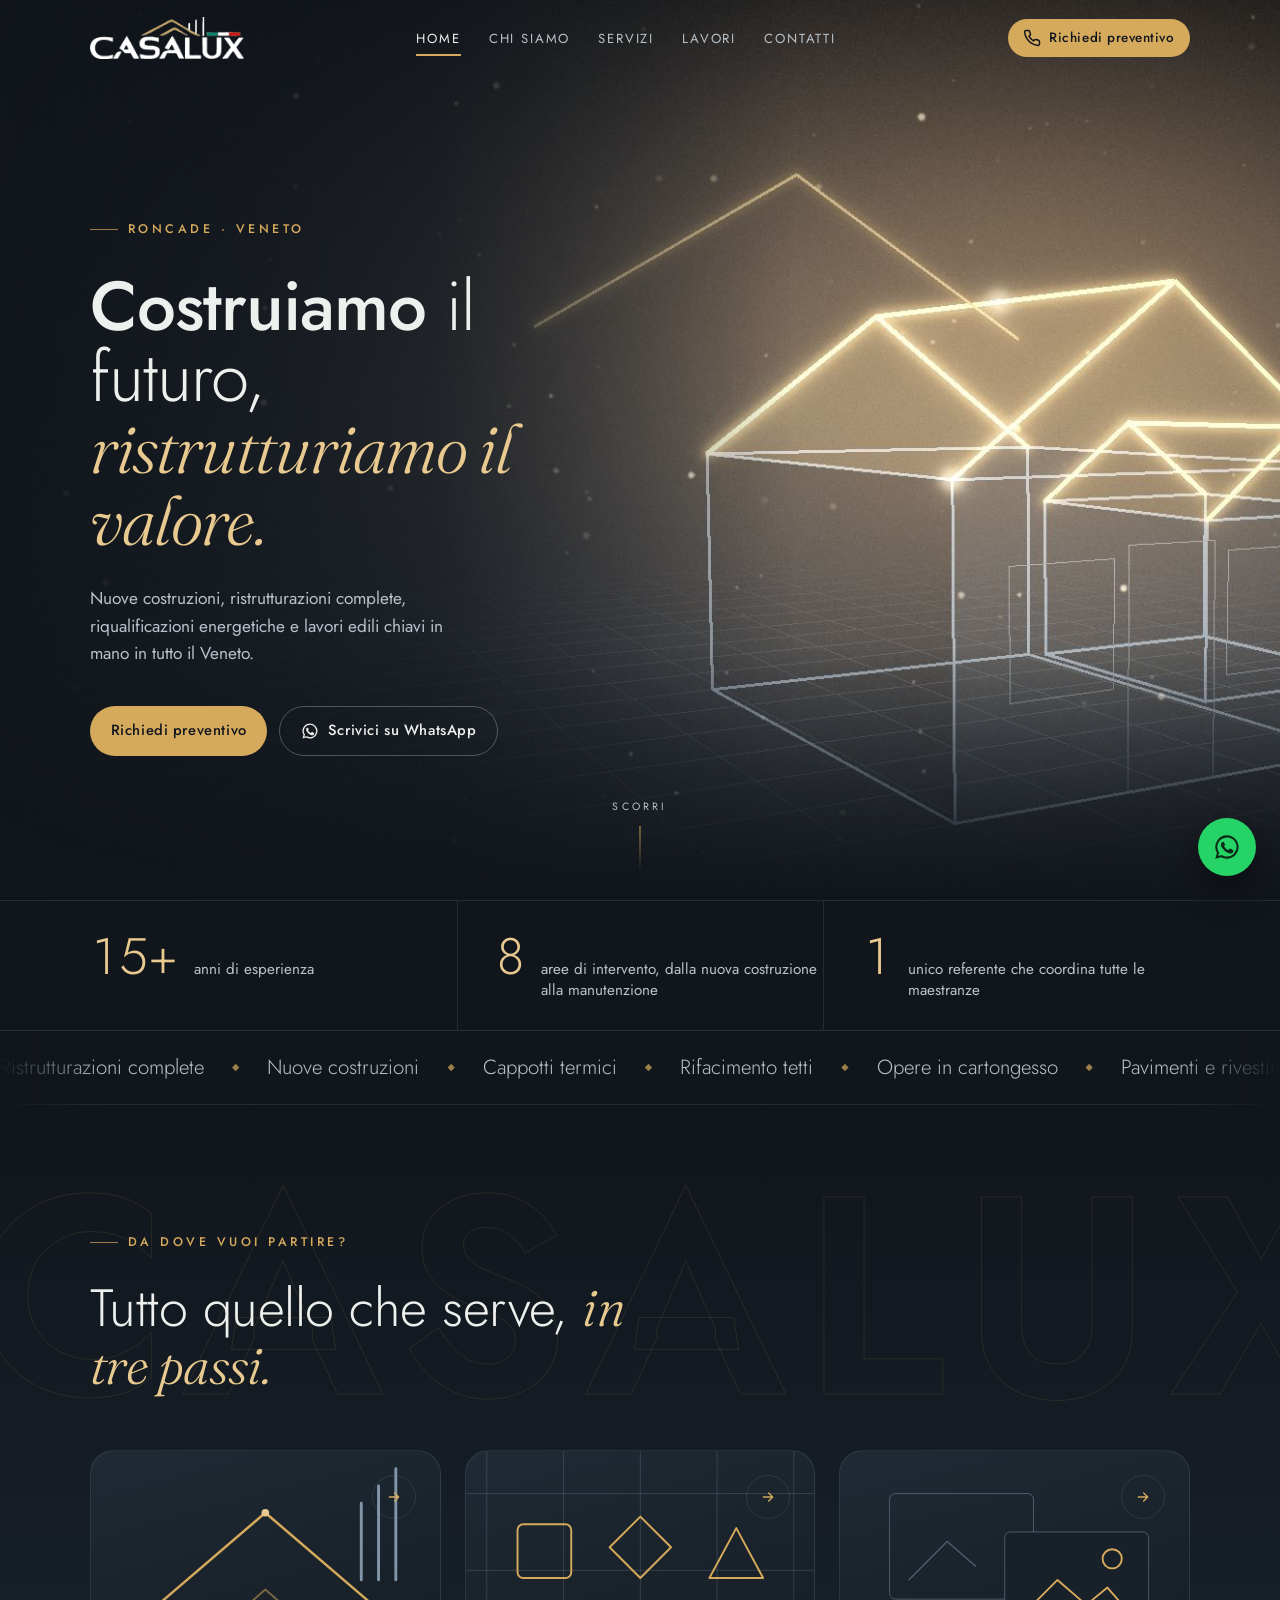
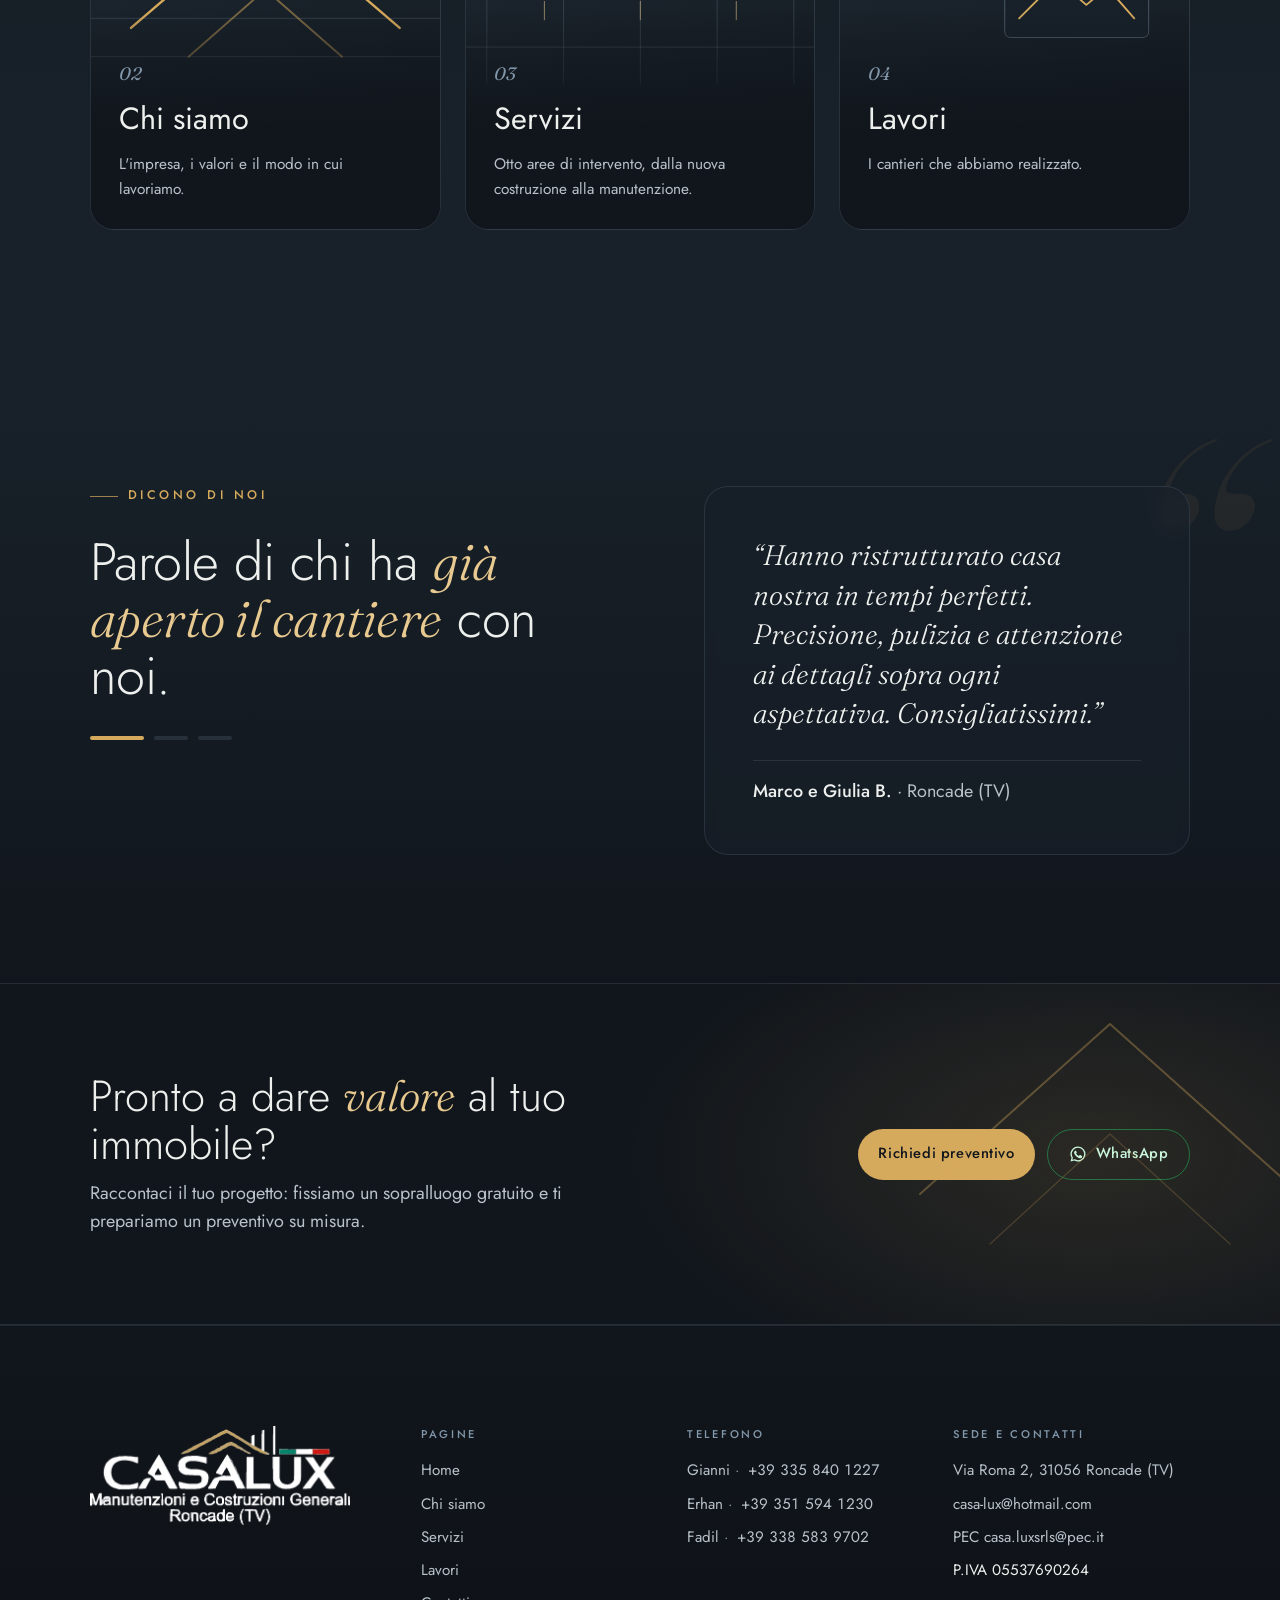
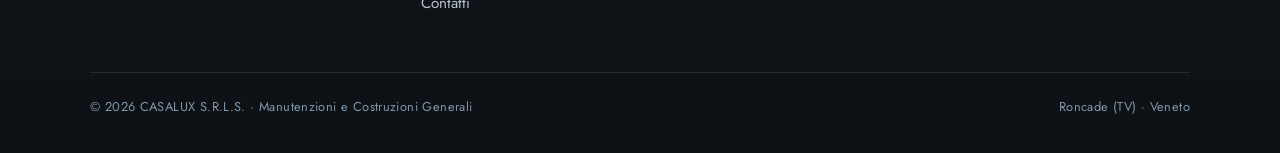
==== commit 94c03b29: "Nuovo sito Casalux: 5 pagine, video in apertura, pop-up WhatsApp Co-Authored-By: Claude Opus 5.5 <no" ====
--- a/index.html
+++ b/index.html
@@ -33,8 +33,8 @@
  "vatID": "IT05537690264",
  "email": "casa-lux@hotmail.com",
  "telephone": [
+  "+39 335 840 1227",
   "+39 351 594 1230",
-  "+39 335 840 1227",
   "+39 338 583 9702"
  ],
  "address": {
@@ -97,15 +97,14 @@
     <a class="brand" href="index.html" aria-label="Casalux, home"><img src="img/logo-bianco-wordmark.png" alt="Casalux" width="355" height="96"></a>
     <nav aria-label="Principale"><ul><li><a href="index.html" aria-current="page">Home</a></li><li><a href="chi-siamo.html">Chi siamo</a></li><li><a href="servizi.html">Servizi</a></li><li><a href="lavori.html">Lavori</a></li><li><a href="contatti.html">Contatti</a></li></ul></nav>
     <div class="right">
-      <a class="btn btn-gold" href="contatti.html"><svg aria-hidden="true"><use href="#i-phone"/></svg>Richiedi preventivo</a>
+      <a class="btn btn-gold" href="contatti.html#preventivo"><svg aria-hidden="true"><use href="#i-phone"/></svg>Richiedi preventivo</a>
       <button class="burger" id="burger" type="button" aria-label="Apri il menu" aria-expanded="false" aria-controls="menu"><span></span></button>
     </div>
   </div>
   <div class="menu" id="menu">
     <a class="item" href="index.html" aria-current="page">Home<small>01</small></a><a class="item" href="chi-siamo.html">Chi siamo<small>02</small></a><a class="item" href="servizi.html">Servizi<small>03</small></a><a class="item" href="lavori.html">Lavori<small>04</small></a><a class="item" href="contatti.html">Contatti<small>05</small></a>
     <div class="cta">
-      <a class="btn btn-gold" href="tel:+393515941230"><svg aria-hidden="true"><use href="#i-phone"/></svg>Chiama Erhan · 351 594 1230</a>
-      <a class="btn btn-wa" href="https://wa.me/393515941230" target="_blank" rel="noopener"><svg aria-hidden="true"><use href="#i-wa"/></svg>Scrivi su WhatsApp</a>
+      <a class="btn btn-gold" href="contatti.html#preventivo">Richiedi preventivo</a>
     </div>
   </div>
 </header>
@@ -124,59 +123,52 @@
     <p class="eyebrow rv">Roncade · Veneto</p>
     <h1 class="rv d1"><b>Costruiamo</b> il futuro, <em class="serif">ristrutturiamo il valore.</em></h1>
     <p class="sub rv d2">Nuove costruzioni, ristrutturazioni complete, riqualificazioni energetiche e lavori edili chiavi in mano in tutto il Veneto.</p>
-    <div class="actions rv d3"><a class="btn btn-gold" href="contatti.html">Richiedi preventivo</a><a class="btn btn-ghost" href="servizi.html">Scopri i servizi</a></div>
+    <div class="actions rv d3"><a class="btn btn-gold" href="contatti.html#preventivo">Richiedi preventivo</a><button class="btn btn-ghost" type="button" data-wa aria-haspopup="dialog"><svg aria-hidden="true"><use href="#i-wa"/></svg>Scrivici su WhatsApp</button></div>
   </div>
   <div class="scroll-cue" aria-hidden="true">Scorri<span></span></div>
 </section>
 <div class="stats" aria-label="In breve"><div class="wrap">
-  <div class="stat rv"><b>15+</b><span>anni di esperienza al servizio del territorio veneto</span></div>
+  <div class="stat rv"><b>15+</b><span>anni di esperienza</span></div>
   <div class="stat rv d1"><b>8</b><span>aree di intervento, dalla nuova costruzione alla manutenzione</span></div>
   <div class="stat rv d2"><b>1</b><span>unico referente che coordina tutte le maestranze</span></div>
 </div></div>
+<nav class="ticker" aria-label="I nostri servizi"><div class="track"><a href="servizi.html#ristrutturazioni">Ristrutturazioni complete</a><span aria-hidden="true">◆</span><a href="servizi.html#costruzioni">Nuove costruzioni</a><span aria-hidden="true">◆</span><a href="servizi.html#cappotti">Cappotti termici</a><span aria-hidden="true">◆</span><a href="servizi.html#tetti">Rifacimento tetti</a><span aria-hidden="true">◆</span><a href="servizi.html#cartongesso">Opere in cartongesso</a><span aria-hidden="true">◆</span><a href="servizi.html#pavimenti">Pavimenti e rivestimenti</a><span aria-hidden="true">◆</span><a href="servizi.html#energia">Efficientamento energetico</a><span aria-hidden="true">◆</span><a href="servizi.html#manutenzioni">Manutenzioni edili</a><span aria-hidden="true">◆</span><a tabindex="-1" aria-hidden="true" href="servizi.html#ristrutturazioni">Ristrutturazioni complete</a><span aria-hidden="true">◆</span><a tabindex="-1" aria-hidden="true" href="servizi.html#costruzioni">Nuove costruzioni</a><span aria-hidden="true">◆</span><a tabindex="-1" aria-hidden="true" href="servizi.html#cappotti">Cappotti termici</a><span aria-hidden="true">◆</span><a tabindex="-1" aria-hidden="true" href="servizi.html#tetti">Rifacimento tetti</a><span aria-hidden="true">◆</span><a tabindex="-1" aria-hidden="true" href="servizi.html#cartongesso">Opere in cartongesso</a><span aria-hidden="true">◆</span><a tabindex="-1" aria-hidden="true" href="servizi.html#pavimenti">Pavimenti e rivestimenti</a><span aria-hidden="true">◆</span><a tabindex="-1" aria-hidden="true" href="servizi.html#energia">Efficientamento energetico</a><span aria-hidden="true">◆</span><a tabindex="-1" aria-hidden="true" href="servizi.html#manutenzioni">Manutenzioni edili</a><span aria-hidden="true">◆</span></div></nav>
 <section class="sec bg-fade clip">
   <div class="ghost-word" data-depth="0.22" aria-hidden="true">CASALUX</div>
-  <svg class="chev draw" data-depth="-0.12" viewBox="0 0 620 420" fill="none" aria-hidden="true"><path d="M40 330 310 90l270 240" stroke="#d6aa5c" stroke-width="2" stroke-linecap="round" stroke-linejoin="round" opacity=".5" style="--len:760"/><path d="M130 390 310 230l180 160" stroke="#d6aa5c" stroke-width="1.5" stroke-linecap="round" stroke-linejoin="round" opacity=".28" style="--len:520"/></svg>
+  <div class="wrap">
+    <p class="eyebrow rv">Da dove vuoi partire?</p>
+    <h2 class="rv d1">Tutto quello che serve, <em class="serif">in tre passi.</em></h2>
+    <div class="portals"><a class="portal rv" href="chi-siamo.html">
+  <div class="art" data-depth="0.05" aria-hidden="true"><svg viewBox="0 0 400 260" fill="none" preserveAspectRatio="xMidYMid slice"><g stroke="#8196a9" stroke-opacity=".28"><path d="M0 230h400M0 190h400"/></g>
+<path d="M60 200 200 80l140 120" stroke="#d6aa5c" stroke-width="2.5" stroke-linecap="round" stroke-linejoin="round"/><path d="M120 230 200 160l80 70" stroke="#d6aa5c" stroke-width="2" stroke-linecap="round" stroke-linejoin="round" opacity=".5"/>
+<path d="M300 150V70M318 150V52M336 150V34" stroke="#8196a9" stroke-width="3" stroke-linecap="round"/><circle cx="200" cy="80" r="4" fill="#e8c98f"/></svg></div>
+  <span class="n">02</span><h3>Chi siamo</h3><p>L'impresa, i valori e il modo in cui lavoriamo.</p><span class="go" aria-hidden="true"><svg aria-hidden="true" viewBox="0 0 24 24" fill="none" stroke="currentColor" stroke-width="2" stroke-linecap="round" stroke-linejoin="round" style="width:16px;height:16px"><path d="M5 12h14M13 6l6 6-6 6"/></svg></span></a><a class="portal rv d1" href="servizi.html">
+  <div class="art" data-depth="0.08" aria-hidden="true"><svg viewBox="0 0 400 260" fill="none" preserveAspectRatio="xMidYMid slice"><g stroke="#8196a9" stroke-opacity=".28"><path d="M40 0v260M120 0v260M200 0v260M280 0v260M360 0v260M0 60h400M0 140h400M0 220h400"/></g>
+<g stroke="#d6aa5c" stroke-width="2" stroke-linejoin="round"><rect x="72" y="92" width="56" height="56" rx="6"/><path d="M200 84 232 116 200 148 168 116z"/><path d="M272 148 300 96l28 52z"/></g>
+<g stroke="#e8c98f" stroke-opacity=".6"><path d="M100 172v20M200 172v20M300 172v20"/></g></svg></div>
+  <span class="n">03</span><h3>Servizi</h3><p>Otto aree di intervento, dalla nuova costruzione alla manutenzione.</p><span class="go" aria-hidden="true"><svg aria-hidden="true" viewBox="0 0 24 24" fill="none" stroke="currentColor" stroke-width="2" stroke-linecap="round" stroke-linejoin="round" style="width:16px;height:16px"><path d="M5 12h14M13 6l6 6-6 6"/></svg></span></a><a class="portal rv d2" href="lavori.html">
+  <div class="art" data-depth="0.11" aria-hidden="true"><svg viewBox="0 0 400 260" fill="none" preserveAspectRatio="xMidYMid slice"><g stroke="#8196a9" stroke-opacity=".5"><rect x="70" y="60" width="150" height="110" rx="6"/><rect x="190" y="100" width="150" height="110" rx="6" fill="#18212a"/></g>
+<path d="M205 190 245 150l30 26 22-18 28 32" stroke="#d6aa5c" stroke-width="2" stroke-linecap="round" stroke-linejoin="round"/><circle cx="302" cy="128" r="10" stroke="#d6aa5c" stroke-width="2"/>
+<path d="M90 150 130 110l30 26" stroke="#8196a9" stroke-opacity=".5" stroke-width="1.5"/></svg></div>
+  <span class="n">04</span><h3>Lavori</h3><p>I cantieri che abbiamo realizzato.</p><span class="go" aria-hidden="true"><svg aria-hidden="true" viewBox="0 0 24 24" fill="none" stroke="currentColor" stroke-width="2" stroke-linecap="round" stroke-linejoin="round" style="width:16px;height:16px"><path d="M5 12h14M13 6l6 6-6 6"/></svg></span></a></div>
+  </div>
+</section>
+<section class="sec voices bg-fade-r clip" id="recensioni">
+  <div class="mark" data-depth="0.2" aria-hidden="true">“</div>
   <div class="wrap split">
     <div>
-      <p class="eyebrow rv">Chi siamo</p>
-      <h2 class="rv d1">Esperienza e <em class="serif">cura del dettaglio</em> in ogni progetto.</h2>
-      <p class="lead rv d2">Casalux S.r.l.s. nasce con l'obiettivo di offrire servizi edili affidabili, moderni e di alta qualità. Seguiamo ogni progetto dalla progettazione alla consegna, garantendo professionalità, precisione e rispetto dei tempi.</p>
-      <p class="rv d3" style="margin-top:28px"><a class="link" href="chi-siamo.html">La nostra impresa</a></p>
-    </div>
-    <ul class="values"><li class="rv"><svg viewBox="0 0 24 24" fill="none" stroke="currentColor" stroke-width="1.6" stroke-linecap="round" stroke-linejoin="round" aria-hidden="true"><path d="m12 3 2.6 5.3 5.8.8-4.2 4.1 1 5.8L12 16.3 6.8 19l1-5.8-4.2-4.1 5.8-.8z"/></svg><h3>Qualità</h3><p>Materiali certificati e lavorazioni a regola d'arte.</p></li><li class="rv d1"><svg viewBox="0 0 24 24" fill="none" stroke="currentColor" stroke-width="1.6" stroke-linecap="round" stroke-linejoin="round" aria-hidden="true"><circle cx="12" cy="12" r="9"/><path d="M12 7v5l3 2"/></svg><h3>Affidabilità</h3><p>Tempi rispettati e comunicazione costante.</p></li><li class="rv d2"><svg viewBox="0 0 24 24" fill="none" stroke="currentColor" stroke-width="1.6" stroke-linecap="round" stroke-linejoin="round" aria-hidden="true"><path d="M12 3 4 6v6c0 5 3.4 8 8 9 4.6-1 8-4 8-9V6z"/><path d="m9 12 2 2 4-4"/></svg><h3>Sicurezza</h3><p>Cantieri conformi alle normative vigenti.</p></li><li class="rv d2"><svg viewBox="0 0 24 24" fill="none" stroke="currentColor" stroke-width="1.6" stroke-linecap="round" stroke-linejoin="round" aria-hidden="true"><path d="M9 18h6M10 21h4M12 3a6 6 0 0 0-3.5 10.9c.6.5 1 1.2 1 2V16h5v-.1c0-.8.4-1.5 1-2A6 6 0 0 0 12 3z"/></svg><h3>Innovazione</h3><p>Soluzioni tecniche moderne ed efficienti.</p></li></ul>
-  </div>
-</section>
-<section class="sec bg-slate clip">
-  <div class="wrap">
-    <div class="head-row"><div><p class="eyebrow rv">Servizi</p><h2 class="rv d1">Soluzioni edili complete, <em class="serif">chiavi in mano.</em></h2></div>
-      <a class="btn btn-ghost rv" href="servizi.html">Tutti i servizi <svg aria-hidden="true" viewBox="0 0 24 24" fill="none" stroke="currentColor" stroke-width="2" stroke-linecap="round" stroke-linejoin="round" style="width:16px;height:16px"><path d="M5 12h14M13 6l6 6-6 6"/></svg></a></div>
-    <div class="svc"><a class="card big rv" href="servizi.html#ristrutturazioni"><div class="art" data-depth="0.06" aria-hidden="true"><svg viewBox="0 0 560 300" fill="none" preserveAspectRatio="xMidYMid slice">
-<defs><linearGradient id="gA" x1="0" y1="0" x2="0" y2="1"><stop offset="0" stop-color="#d6aa5c" stop-opacity=".22"/><stop offset="1" stop-color="#d6aa5c" stop-opacity="0"/></linearGradient></defs>
-<g stroke="#8196a9" stroke-opacity=".3"><path d="M0 270h560M0 230h560M0 190h560"/><path d="M80 300V160M180 300V160M280 300V160M380 300V160M480 300V160"/></g>
-<path d="M170 190 290 80l120 110z" fill="url(#gA)"/><path d="M170 190 290 80l120 110" stroke="#d6aa5c" stroke-width="2.5" stroke-linejoin="round"/>
-<rect x="196" y="190" width="188" height="96" stroke="#8196a9" stroke-opacity=".7"/><rect x="270" y="226" width="40" height="60" stroke="#8196a9" stroke-opacity=".7"/>
-<g stroke="#d6aa5c" stroke-width="2" stroke-linecap="round"><path d="M430 70l34-34"/><circle cx="472" cy="28" r="12"/><path d="M418 82l-14 14"/></g><circle cx="290" cy="80" r="4" fill="#e8c98f"/></svg></div><span class="n">01</span><h3>Ristrutturazioni complete</h3><p>Rinnoviamo interni ed esterni con interventi su misura, dalla demolizione alla finitura.</p><span class="more">Scopri <svg aria-hidden="true" viewBox="0 0 24 24" fill="none" stroke="currentColor" stroke-width="2" stroke-linecap="round" stroke-linejoin="round" style="width:16px;height:16px"><path d="M5 12h14M13 6l6 6-6 6"/></svg></span></a><a class="card big rv d1" href="servizi.html#costruzioni"><div class="art" data-depth="0.1" aria-hidden="true"><svg viewBox="0 0 560 300" fill="none" preserveAspectRatio="xMidYMid slice">
-<defs><linearGradient id="gB" x1="0" y1="0" x2="0" y2="1"><stop offset="0" stop-color="#d6aa5c" stop-opacity=".22"/><stop offset="1" stop-color="#d6aa5c" stop-opacity="0"/></linearGradient></defs>
-<g stroke="#8196a9" stroke-opacity=".3"><path d="M0 290h560"/><path d="M110 290V70M160 290V70M110 110h50M110 150h50M110 190h50M110 230h50"/></g>
-<path d="M210 200 330 96l120 104z" fill="url(#gB)"/><path d="M210 200 330 96l120 104" stroke="#d6aa5c" stroke-width="2.5" stroke-linejoin="round"/>
-<path d="M236 200v90h188v-90" stroke="#8196a9" stroke-opacity=".7"/><path d="M236 230h188M236 260h188M283 200v90M330 200v90M377 200v90" stroke="#8196a9" stroke-opacity=".28"/>
-<path d="M80 30h260M300 30v40" stroke="#d6aa5c" stroke-width="2" stroke-linecap="round"/><path d="M290 70h20l-10 14z" fill="#d6aa5c"/><circle cx="330" cy="96" r="4" fill="#e8c98f"/></svg></div><span class="n">02</span><h3>Nuove costruzioni</h3><p>Edifici residenziali e commerciali realizzati con materiali di pregio e alta efficienza.</p><span class="more">Scopri <svg aria-hidden="true" viewBox="0 0 24 24" fill="none" stroke="currentColor" stroke-width="2" stroke-linecap="round" stroke-linejoin="round" style="width:16px;height:16px"><path d="M5 12h14M13 6l6 6-6 6"/></svg></span></a><a class="card rv d2" href="servizi.html#cappotti"><span class="n">03</span><svg class="ico" viewBox="0 0 40 40" fill="none" stroke="currentColor" stroke-width="1.6" stroke-linejoin="round" aria-hidden="true"><path d="M6 34V14L20 5l14 9v20z"/><path d="M11 34V17l9-6 9 6v17" stroke-dasharray="2 2.5"/><path d="M16 34v-9h8v9"/></svg><h3>Cappotti termici</h3><p>Isolamento a cappotto per ridurre i consumi e aumentare il comfort abitativo.</p><span class="more">Scopri <svg aria-hidden="true" viewBox="0 0 24 24" fill="none" stroke="currentColor" stroke-width="2" stroke-linecap="round" stroke-linejoin="round" style="width:16px;height:16px"><path d="M5 12h14M13 6l6 6-6 6"/></svg></span></a><a class="card rv d3" href="servizi.html#tetti"><span class="n">04</span><svg class="ico" viewBox="0 0 40 40" fill="none" stroke="currentColor" stroke-width="1.6" stroke-linecap="round" stroke-linejoin="round" aria-hidden="true"><path d="M3 22 20 7l17 15"/><path d="M9 17h22M13 13.5h14"/><path d="M8 20v14h24V20"/></svg><h3>Rifacimento tetti</h3><p>Coperture, manti impermeabili e strutture in legno o latero-cemento.</p><span class="more">Scopri <svg aria-hidden="true" viewBox="0 0 24 24" fill="none" stroke="currentColor" stroke-width="2" stroke-linecap="round" stroke-linejoin="round" style="width:16px;height:16px"><path d="M5 12h14M13 6l6 6-6 6"/></svg></span></a><a class="card rv" href="servizi.html#cartongesso"><span class="n">05</span><svg class="ico" viewBox="0 0 40 40" fill="none" stroke="currentColor" stroke-width="1.6" stroke-linejoin="round" aria-hidden="true"><rect x="6" y="6" width="28" height="28"/><path d="M6 14h28M15 14v20M25 14v20"/></svg><h3>Opere in cartongesso</h3><p>Pareti, controsoffitti e velette su misura per spazi funzionali ed eleganti.</p><span class="more">Scopri <svg aria-hidden="true" viewBox="0 0 24 24" fill="none" stroke="currentColor" stroke-width="2" stroke-linecap="round" stroke-linejoin="round" style="width:16px;height:16px"><path d="M5 12h14M13 6l6 6-6 6"/></svg></span></a><a class="card rv d1" href="servizi.html#pavimenti"><span class="n">06</span><svg class="ico" viewBox="0 0 40 40" fill="none" stroke="currentColor" stroke-width="1.6" stroke-linejoin="round" aria-hidden="true"><path d="M20 4 36 20 20 36 4 20z"/><path d="M12 12l16 16M28 12 12 28"/></svg><h3>Pavimenti e rivestimenti</h3><p>Posa di gres, parquet e rivestimenti per interni ed esterni di qualità.</p><span class="more">Scopri <svg aria-hidden="true" viewBox="0 0 24 24" fill="none" stroke="currentColor" stroke-width="2" stroke-linecap="round" stroke-linejoin="round" style="width:16px;height:16px"><path d="M5 12h14M13 6l6 6-6 6"/></svg></span></a></div>
-  </div>
-</section>
-<section class="sec voices bg-fade-r clip" id="recensioni">
-  <div class="mark" data-depth="0.2" aria-hidden="true">“</div>
-  <div class="wrap">
-    <p class="eyebrow rv">Dicono di noi</p>
-    <h2 class="rv d1">Parole di chi ha <em class="serif">già aperto il cantiere</em> con noi.</h2>
-    <div class="quotes"><figure class="rv"><blockquote>“Hanno ristrutturato casa nostra in tempi perfetti. Precisione, pulizia e attenzione ai dettagli sopra ogni aspettativa. Consigliatissimi.”</blockquote><figcaption><b>Marco e Giulia B.</b>Roncade (TV)</figcaption></figure><figure class="rv d1"><blockquote>“Cappotto termico e nuovi infissi: bolletta dimezzata e casa molto più confortevole. Squadra seria e disponibile dal primo sopralluogo.”</blockquote><figcaption><b>Alessandro V.</b>Quarto d'Altino (VE)</figcaption></figure><figure class="rv d2"><blockquote>“Professionali e trasparenti: preventivo chiaro e nessuna sorpresa. Il rifacimento del tetto è stato impeccabile.”</blockquote><figcaption><b>Famiglia Pavan</b>Casale sul Sile (TV)</figcaption></figure></div>
-  </div>
-</section>
-
+      <p class="eyebrow rv">Dicono di noi</p>
+      <h2 class="rv d1">Parole di chi ha <em class="serif">già aperto il cantiere</em> con noi.</h2>
+      <div class="dots rv d2" role="group" aria-label="Scegli la recensione"><button type="button" aria-label="Recensione 1" aria-pressed="true" data-go="0"></button><button type="button" aria-label="Recensione 2" aria-pressed="false" data-go="1"></button><button type="button" aria-label="Recensione 3" aria-pressed="false" data-go="2"></button></div>
+    </div>
+    <div class="carousel rv d1" id="carousel" aria-live="polite"><figure class="slide on" data-i="0"><blockquote>“Hanno ristrutturato casa nostra in tempi perfetti. Precisione, pulizia e attenzione ai dettagli sopra ogni aspettativa. Consigliatissimi.”</blockquote><figcaption><b>Marco e Giulia B.</b> · Roncade (TV)</figcaption></figure><figure class="slide" data-i="1"><blockquote>“Cappotto termico e nuovi infissi: bolletta dimezzata e casa molto più confortevole. Squadra seria e disponibile dal primo sopralluogo.”</blockquote><figcaption><b>Alessandro V.</b> · Quarto d'Altino (VE)</figcaption></figure><figure class="slide" data-i="2"><blockquote>“Professionali e trasparenti: preventivo chiaro e nessuna sorpresa. Il rifacimento del tetto è stato impeccabile.”</blockquote><figcaption><b>Famiglia Pavan</b> · Casale sul Sile (TV)</figcaption></figure></div>
+  </div>
+</section>
 <section class="cta-band">
   <svg class="chev2" data-depth="-0.15" viewBox="0 0 420 300" fill="none" aria-hidden="true"><path d="M20 240 210 70l190 170" stroke="#d6aa5c" stroke-width="2" stroke-linecap="round" stroke-linejoin="round"/><path d="M90 290 210 180l120 110" stroke="#d6aa5c" stroke-width="1.5" stroke-linecap="round" stroke-linejoin="round" opacity=".6"/></svg>
   <div class="wrap">
     <div class="rv"><h2>Pronto a dare <em class="serif">valore</em> al tuo immobile?</h2><p>Raccontaci il tuo progetto: fissiamo un sopralluogo gratuito e ti prepariamo un preventivo su misura.</p></div>
-    <div class="actions rv d1" style="margin-top:0"><a class="btn btn-gold" href="contatti.html">Richiedi preventivo</a><a class="btn btn-wa" href="https://wa.me/393515941230" target="_blank" rel="noopener"><svg aria-hidden="true"><use href="#i-wa"/></svg>WhatsApp</a></div>
+    <div class="actions rv d1" style="margin-top:0"><a class="btn btn-gold" href="contatti.html#preventivo">Richiedi preventivo</a><button class="btn btn-wa" type="button" data-wa aria-haspopup="dialog"><svg aria-hidden="true"><use href="#i-wa"/></svg>WhatsApp</button></div>
   </div>
 </section>
 
@@ -184,23 +176,34 @@
 <footer>
   <div class="wrap">
     <div class="fgrid">
-      <div><a class="logo" href="index.html" aria-label="Casalux, home"><img src="img/logo-bianco-full.png" alt="Casalux, Manutenzioni e Costruzioni Generali, Roncade (TV)" width="528" height="200" loading="lazy"></a>
-        <p class="area">Operiamo in tutto il Veneto, con particolare presenza nelle province di Treviso e Venezia.</p></div>
-      <div><h4>Pagine</h4><ul><li><a href="index.html">Home</a></li><li><a href="chi-siamo.html">Chi siamo</a></li><li><a href="servizi.html">Servizi</a></li><li><a href="lavori.html">Lavori</a></li><li><a href="contatti.html">Contatti</a></li></ul></div>
-      <div><h4>Telefono</h4><ul><li><a href="tel:+393515941230">Erhan · +39 351 594 1230</a></li><li><a href="tel:+393358401227">Gianni · +39 335 840 1227</a></li><li><a href="tel:+393385839702">Fadil · +39 338 583 9702</a></li></ul></div>
-      <div><h4>Sede e contatti</h4><ul>
-        <li><a href="https://www.google.com/maps/dir/?api=1&amp;destination=Via%20Roma%202%2C%2031056%20Roncade%20TV%2C%20Italia" target="_blank" rel="noopener">Via Roma 2, 31056 Roncade (TV)</a></li>
-        <li><a href="mailto:casa-lux@hotmail.com">casa-lux@hotmail.com</a></li>
-        <li><a href="mailto:casa.luxsrls@pec.it">PEC casa.luxsrls@pec.it</a></li>
-        <li>P.IVA 05537690264</li></ul></div>
-    </div>
-    <div class="fine"><span>© 2026 CASALUX S.R.L.S. · Manutenzioni e Costruzioni Generali</span><span>Roncade (TV) · Veneto</span></div>
+      <div class="fbrand"><a class="logo" href="index.html" aria-label="Casalux, home"><img src="img/logo-bianco-full.png" alt="Casalux, Manutenzioni e Costruzioni Generali, Roncade (TV)" width="528" height="200" loading="lazy"></a></div>
+      <div class="fpages"><h4>Pagine</h4><ul><li><a href="index.html">Home</a></li><li><a href="chi-siamo.html">Chi siamo</a></li><li><a href="servizi.html">Servizi</a></li><li><a href="lavori.html">Lavori</a></li><li><a href="contatti.html">Contatti</a></li></ul></div>
+      <div class="fphones"><h4>Telefono</h4><ul><li><a class="row" href="tel:+393358401227"><span>Gianni</span><span class="num">+39 335 840 1227</span><span class="ic" aria-hidden="true"><svg aria-hidden="true"><use href="#i-phone"/></svg></span></a></li><li><a class="row" href="tel:+393515941230"><span>Erhan</span><span class="num">+39 351 594 1230</span><span class="ic" aria-hidden="true"><svg aria-hidden="true"><use href="#i-phone"/></svg></span></a></li><li><a class="row" href="tel:+393385839702"><span>Fadil</span><span class="num">+39 338 583 9702</span><span class="ic" aria-hidden="true"><svg aria-hidden="true"><use href="#i-phone"/></svg></span></a></li></ul></div>
+      <div class="fcontact"><h4>Sede e contatti</h4><ul>
+        <li><a class="row" href="https://www.google.com/maps/dir/?api=1&amp;destination=Via%20Roma%202%2C%2031056%20Roncade%20TV%2C%20Italia" target="_blank" rel="noopener"><span class="ic" aria-hidden="true"><svg aria-hidden="true"><use href="#i-nav"/></svg></span><span>Via Roma 2, 31056 Roncade (TV)</span></a></li>
+        <li><a class="row" href="mailto:casa-lux@hotmail.com"><span class="ic" aria-hidden="true"><svg aria-hidden="true" viewBox="0 0 24 24" fill="none" stroke="currentColor" stroke-width="1.8" stroke-linecap="round" stroke-linejoin="round"><rect x="3" y="5" width="18" height="14" rx="2"/><path d="m3 7 9 6 9-6"/></svg></span><span>casa-lux@hotmail.com</span></a></li>
+        <li><a class="row" href="mailto:casa.luxsrls@pec.it"><span class="ic" aria-hidden="true"><svg aria-hidden="true" viewBox="0 0 24 24" fill="none" stroke="currentColor" stroke-width="1.8" stroke-linecap="round" stroke-linejoin="round"><rect x="3" y="5" width="18" height="14" rx="2"/><path d="m3 7 9 6 9-6"/></svg></span><span>PEC casa.luxsrls@pec.it</span></a></li>
+        <li class="piva">P.IVA 05537690264</li></ul></div>
+    </div>
+    <div class="fine"><span>© 2026 CASALUX S.R.L.S. · Manutenzioni e Costruzioni Generali</span><span class="piva-m">P.IVA 05537690264</span><span>Roncade (TV) · Veneto</span></div>
   </div>
 </footer>
-<div class="callbar" id="callbar">
-  <a class="btn btn-gold" href="tel:+393515941230"><svg aria-hidden="true"><use href="#i-phone"/></svg>Chiama</a>
-  <a class="btn btn-wa" href="https://wa.me/393515941230" target="_blank" rel="noopener"><svg aria-hidden="true"><use href="#i-wa"/></svg>WhatsApp</a>
-</div>
+<button class="wa-fab" type="button" data-wa aria-label="Scrivi su WhatsApp"><svg aria-hidden="true"><use href="#i-wa"/></svg></button>
+<dialog class="wa-dlg" id="waDialog" aria-labelledby="waTitle">
+  <div class="wa-box">
+    <button class="x" type="button" data-close aria-label="Chiudi">×</button>
+    <p class="eyebrow">WhatsApp</p>
+    <h2 id="waTitle">A chi vuoi scrivere?</h2>
+    <p class="hint">Scegli il referente: si apre la chat su WhatsApp.</p>
+    <ul><li><a class="wa-opt" href="https://wa.me/393358401227?text=Buongiorno%2C%20vi%20contatto%20dal%20sito%20Casalux%20per%20un%27informazione." target="_blank" rel="noopener">
+      <span class="av" aria-hidden="true">G</span><span class="who"><b>Gianni</b><small>+39 335 840 1227</small></span>
+      <svg aria-hidden="true"><use href="#i-wa"/></svg></a></li><li><a class="wa-opt" href="https://wa.me/393515941230?text=Buongiorno%2C%20vi%20contatto%20dal%20sito%20Casalux%20per%20un%27informazione." target="_blank" rel="noopener">
+      <span class="av" aria-hidden="true">E</span><span class="who"><b>Erhan</b><small>+39 351 594 1230</small></span>
+      <svg aria-hidden="true"><use href="#i-wa"/></svg></a></li><li><a class="wa-opt" href="https://wa.me/393385839702?text=Buongiorno%2C%20vi%20contatto%20dal%20sito%20Casalux%20per%20un%27informazione." target="_blank" rel="noopener">
+      <span class="av" aria-hidden="true">F</span><span class="who"><b>Fadil</b><small>+39 338 583 9702</small></span>
+      <svg aria-hidden="true"><use href="#i-wa"/></svg></a></li></ul>
+  </div>
+</dialog>
 <script src="js/site.js" defer></script>
 </body>
 </html>
--- a/css/style.css
+++ b/css/style.css
@@ -0,0 +1,446 @@
+/* Casalux S.r.l.s. — foglio di stile condiviso */
+:root{
+  --ink:#11161c;--slate:#18212a;--slate-2:#1f2a34;--steel:#8196a9;
+  --line:rgba(129,150,169,.18);--paper:#eef0ee;--paper-dim:#b9c2ca;
+  --gold:#d6aa5c;--gold-soft:#e8c98f;
+  color-scheme:dark;--max:1180px;--gutter:clamp(16px,4vw,40px);--ease:cubic-bezier(.2,.7,.2,1);
+}
+@view-transition{navigation:auto}
+::view-transition-old(root),::view-transition-new(root){animation-duration:.35s}
+*{box-sizing:border-box;margin:0;padding:0}
+html{scroll-behavior:smooth;-webkit-text-size-adjust:100%}
+body{background:var(--ink);color:var(--paper);font-family:"Jost",system-ui,-apple-system,"Segoe UI",sans-serif;font-size:clamp(16px,1.05vw + 11px,18px);line-height:1.6;-webkit-font-smoothing:antialiased;overflow-x:hidden}
+img,video,svg{display:block;max-width:100%}
+a{color:inherit;text-decoration:none}
+button,input,textarea{font:inherit;color:inherit}
+button{background:none;border:0;cursor:pointer}
+.wrap{max-width:var(--max);margin:0 auto;padding:0 var(--gutter)}
+.eyebrow{font-size:.78rem;letter-spacing:.28em;text-transform:uppercase;color:var(--gold);font-weight:500;display:flex;align-items:center;gap:.8em}
+.eyebrow::before{content:"";width:28px;height:1px;background:currentColor;opacity:.7}
+em.serif{font-family:"Fraunces",Georgia,serif;font-style:italic;font-weight:300;color:var(--gold-soft)}
+:focus-visible{outline:2px solid var(--gold);outline-offset:3px;border-radius:4px}
+.skip{position:absolute;left:-9999px;top:8px;background:var(--gold);color:var(--ink);padding:.5em 1em;z-index:100;border-radius:6px}
+.skip:focus{left:8px}
+
+/* ---------- navigazione ---------- */
+.nav{position:fixed;inset:0 0 auto 0;z-index:60;transition:background .4s var(--ease),border-color .4s;border-bottom:1px solid transparent;padding-top:env(safe-area-inset-top)}
+.nav.open{background:#11161c;border-color:var(--line)}
+.nav.solid{background:rgba(17,22,28,.86);-webkit-backdrop-filter:blur(14px);backdrop-filter:blur(14px);border-color:var(--line)}
+.nav .bar{display:flex;align-items:center;justify-content:space-between;height:76px;gap:20px}
+.brand img{height:42px;width:auto}
+.nav ul{display:flex;gap:28px;list-style:none;font-size:.82rem;letter-spacing:.14em;text-transform:uppercase}
+.nav ul a{color:var(--paper-dim);transition:color .25s;position:relative;padding:6px 0}
+.nav ul a:hover{color:var(--paper)}
+.nav ul a[aria-current=page]{color:var(--paper)}
+.nav ul a[aria-current=page]::after{content:"";position:absolute;left:0;right:0;bottom:-2px;height:1.5px;background:var(--gold)}
+.nav .right{display:flex;align-items:center;gap:10px}
+.burger{display:none;width:44px;height:44px;border-radius:50%;border:1px solid var(--line);place-items:center}
+.burger span{display:block;width:18px;height:1.5px;background:var(--paper);position:relative;transition:transform .3s var(--ease),background .2s}
+.burger span::before,.burger span::after{content:"";position:absolute;left:0;width:18px;height:1.5px;background:var(--paper);transition:transform .3s var(--ease)}
+.burger span::before{top:-6px}.burger span::after{top:6px}
+.nav.open .burger span{background:transparent}
+.nav.open .burger span::before{transform:translateY(6px) rotate(45deg)}
+.nav.open .burger span::after{transform:translateY(-6px) rotate(-45deg)}
+.menu{display:none}
+@media (max-width:980px){
+  .nav ul{display:none}
+  .burger{display:grid}
+  .nav .right .btn{display:none}
+  .brand img{height:36px}
+  .menu{display:block;position:fixed;top:76px;left:0;right:0;height:calc(100vh - 76px);height:calc(100dvh - 76px);background:#11161c;padding:24px var(--gutter) calc(32px + env(safe-area-inset-bottom));opacity:0;visibility:hidden;transform:translateY(-8px);transition:opacity .3s,transform .4s var(--ease),visibility 0s .4s;overflow:auto}
+  .nav.open .menu{opacity:1;visibility:visible;transform:none;transition:opacity .3s,transform .4s var(--ease)}
+  .menu a.item{display:flex;justify-content:space-between;align-items:center;padding:18px 0;border-bottom:1px solid var(--line);font-size:1.5rem;font-weight:300}
+  .menu a.item[aria-current=page]{color:var(--gold-soft)}
+  .menu a.item small{font-size:.8rem;color:var(--steel);font-family:"Fraunces",serif;font-style:italic}
+  .menu .cta{display:grid;gap:10px;margin-top:28px}
+  .menu .cta .btn{justify-content:center}
+}
+
+/* ---------- bottoni ---------- */
+.btn{display:inline-flex;align-items:center;gap:.6em;padding:.85em 1.4em;border-radius:999px;font-weight:500;font-size:.92rem;letter-spacing:.04em;transition:transform .3s var(--ease),background .3s,color .3s,border-color .3s;white-space:nowrap}
+.btn svg{width:18px;height:18px;flex:none}
+.btn-gold{background:var(--gold);color:var(--ink)}
+.btn-gold:hover{background:var(--gold-soft);transform:translateY(-2px)}
+.btn-ghost{border:1px solid rgba(238,240,238,.28);color:var(--paper)}
+.btn-ghost:hover{border-color:var(--gold);color:var(--gold-soft);transform:translateY(-2px)}
+.btn-wa{border:1px solid rgba(37,211,102,.45);color:#c9f5da}
+.btn-wa:hover{background:rgba(37,211,102,.12);transform:translateY(-2px)}
+.nav .btn{padding:.65em 1.15em;font-size:.84rem}
+.link{color:var(--gold-soft);border-bottom:1px solid rgba(214,170,92,.4);padding-bottom:2px;transition:border-color .25s}
+.link:hover{border-color:var(--gold)}
+
+/* ---------- hero (home) ---------- */
+.hero{position:relative;height:100svh;min-height:620px;overflow:hidden;isolation:isolate}
+.layer{position:absolute;inset:0;will-change:transform}
+.hero .media{inset:-8% 0 -8% 0}
+.hero video,.hero .poster{width:100%;height:100%;object-fit:cover;object-position:18% 50%}
+.hero .poster{position:absolute;inset:0}
+.shade-h{background:linear-gradient(90deg,rgba(17,22,28,.94) 0%,rgba(17,22,28,.7) 34%,rgba(17,22,28,0) 62%),linear-gradient(0deg,rgba(17,22,28,1) 0%,rgba(17,22,28,0) 28%)}
+.gridlayer{background-image:linear-gradient(var(--line) 1px,transparent 1px),linear-gradient(90deg,var(--line) 1px,transparent 1px);background-size:88px 88px;opacity:.35;-webkit-mask-image:radial-gradient(ellipse 60% 70% at 20% 55%,#000 10%,transparent 70%);mask-image:radial-gradient(ellipse 60% 70% at 20% 55%,#000 10%,transparent 70%);inset:-12% 0}
+.hero .content{position:relative;z-index:2;height:100%;display:flex;flex-direction:column;justify-content:center;padding-top:76px}
+.hero h1{font-weight:300;font-size:clamp(2.5rem,5.4vw,4.9rem);line-height:1.03;letter-spacing:-.015em;max-width:12ch;margin:.45em 0 .4em}
+.hero h1 b{font-weight:500}
+.hero .sub{font-size:clamp(1rem,1.35vw,1.18rem);color:var(--paper-dim);max-width:38ch}
+.actions{display:flex;flex-wrap:wrap;gap:12px;margin-top:2.1em}
+.scroll-cue{position:absolute;left:50%;bottom:28px;z-index:3;transform:translateX(-50%);display:flex;flex-direction:column;align-items:center;gap:10px;font-size:.66rem;letter-spacing:.3em;text-transform:uppercase;color:var(--paper-dim)}
+.scroll-cue span{width:1px;height:46px;background:linear-gradient(var(--gold),transparent);transform-origin:top;animation:cue 2.4s var(--ease) infinite}
+@keyframes cue{0%{transform:scaleY(0)}50%{transform:scaleY(1)}100%{transform:scaleY(1);opacity:0}}
+@media (max-width:700px){
+  .hero .media{inset:60px 0 auto 0;height:46svh}
+  .hero video,.hero .poster{object-position:66% 52%}
+  .hero .shade-h{background:linear-gradient(0deg,rgba(17,22,28,1) 50%,rgba(17,22,28,.5) 64%,rgba(17,22,28,0) 78%),linear-gradient(180deg,rgba(17,22,28,.8) 0,rgba(17,22,28,0) 18%)}
+  .hero .gridlayer,.scroll-cue{display:none}
+  .hero .content{justify-content:flex-end;padding-bottom:44px}
+}
+
+/* ---------- testata pagine interne ---------- */
+.phead{position:relative;min-height:clamp(420px,62svh,620px);overflow:hidden;isolation:isolate;display:flex;align-items:flex-end}
+.phead .bg{inset:-14% 0 -14% 0}
+.phead .bg img{width:100%;height:100%;object-fit:cover;object-position:70% 50%}
+.phead .shade{background:linear-gradient(90deg,rgba(17,22,28,.95) 0%,rgba(17,22,28,.72) 40%,rgba(17,22,28,.2) 75%),linear-gradient(0deg,rgba(17,22,28,1) 0%,rgba(17,22,28,0) 45%)}
+.phead .ghost{position:absolute;right:-1vw;bottom:-.14em;font-size:clamp(5rem,17vw,15rem);font-weight:600;line-height:1;letter-spacing:.02em;color:transparent;-webkit-text-stroke:1px rgba(214,170,92,.2);white-space:nowrap;pointer-events:none;user-select:none;will-change:transform}
+.phead .content{position:relative;z-index:2;width:100%;padding-top:120px;padding-bottom:clamp(48px,7vw,84px)}
+.crumb{font-size:.78rem;letter-spacing:.14em;text-transform:uppercase;color:var(--steel);margin-bottom:18px}
+.crumb a{color:var(--paper-dim)}
+.crumb a:hover{color:var(--gold-soft)}
+.phead h1{font-weight:300;font-size:clamp(2.4rem,5.4vw,4.6rem);line-height:1.04;letter-spacing:-.015em;max-width:16ch;margin:.35em 0 .35em}
+.phead p.sub{color:var(--paper-dim);font-size:clamp(1rem,1.3vw,1.18rem);max-width:46ch}
+@media (max-width:700px){.phead .shade{background:linear-gradient(0deg,rgba(17,22,28,1) 20%,rgba(17,22,28,.6) 70%,rgba(17,22,28,.35) 100%)}.phead .ghost{bottom:auto;top:90px}}
+
+/* ---------- sezioni ---------- */
+.sec{padding:clamp(80px,10vw,140px) 0;position:relative}
+.sec.tight{padding-top:clamp(56px,7vw,90px)}
+.sec h2{font-weight:300;font-size:clamp(2rem,4.1vw,3.3rem);line-height:1.08;letter-spacing:-.01em;margin:.5em 0 .6em;max-width:18ch}
+.lead{font-size:clamp(1.05rem,1.3vw,1.22rem);color:var(--paper-dim);max-width:56ch}
+.bg-slate{background:var(--slate)}
+.bg-fade{background:linear-gradient(180deg,var(--ink),var(--slate) 75%)}
+.bg-fade-r{background:linear-gradient(180deg,var(--slate),var(--ink))}
+.clip{overflow:hidden}
+.head-row{display:flex;justify-content:space-between;align-items:end;gap:24px;flex-wrap:wrap}
+.split{display:grid;grid-template-columns:1.05fr .95fr;gap:clamp(40px,6vw,96px);align-items:start}
+@media (max-width:900px){.split{grid-template-columns:1fr}}
+.ghost-word{position:absolute;left:-2vw;top:6%;font-size:clamp(7rem,22vw,20rem);font-weight:600;letter-spacing:.06em;line-height:1;color:transparent;-webkit-text-stroke:1px rgba(214,170,92,.12);white-space:nowrap;pointer-events:none;user-select:none;will-change:transform}
+.chev{position:absolute;right:-80px;bottom:-160px;width:min(62vw,620px);opacity:.5;pointer-events:none;will-change:transform}
+
+/* numeri */
+.stats{border-top:1px solid var(--line);border-bottom:1px solid var(--line);background:var(--ink)}
+.stats .wrap{display:grid;grid-template-columns:repeat(3,1fr)}
+.stat{padding:30px 0;display:flex;align-items:baseline;gap:16px}
+.stat+.stat{border-left:1px solid var(--line);padding-left:clamp(16px,3vw,40px)}
+.stat b{font-weight:300;font-size:clamp(2.2rem,4vw,3.4rem);line-height:1;color:var(--gold-soft);font-variant-numeric:tabular-nums}
+.stat span{color:var(--paper-dim);font-size:.95rem;line-height:1.35}
+@media (max-width:760px){.stats .wrap{grid-template-columns:1fr}.stat+.stat{border-left:0;border-top:1px solid var(--line);padding-left:0}.stat{padding:20px 0}}
+
+/* big number (chi siamo) */
+.bignum{display:flex;align-items:flex-end;gap:20px;margin-bottom:28px}
+.bignum b{font-weight:300;font-size:clamp(5rem,12vw,9rem);line-height:.85;color:var(--gold-soft);letter-spacing:-.03em}
+.bignum span{color:var(--paper-dim);max-width:18ch;line-height:1.35;padding-bottom:10px}
+
+/* valori */
+.values{list-style:none;display:grid;grid-template-columns:1fr 1fr;gap:1px;background:var(--line);border:1px solid var(--line);border-radius:20px;overflow:hidden}
+.values li{background:var(--slate);padding:26px 24px}
+.values h3{font-weight:500;font-size:1.05rem;margin:.55em 0 .25em}
+.values p{color:var(--paper-dim);font-size:.94rem;line-height:1.5}
+.values svg{width:28px;height:28px;color:var(--gold)}
+@media (max-width:480px){.values{grid-template-columns:1fr}}
+
+/* servizi */
+.svc{display:grid;grid-template-columns:repeat(4,1fr);gap:clamp(12px,1.6vw,20px);margin-top:clamp(36px,5vw,60px)}
+.svc article,.svc a.card{position:relative;padding:28px 24px 26px;border:1px solid var(--line);border-radius:20px;background:linear-gradient(165deg,var(--slate-2),var(--ink));transition:border-color .35s,transform .5s var(--ease);overflow:hidden;isolation:isolate;display:block}
+.svc article:hover,.svc a.card:hover{border-color:rgba(214,170,92,.45);transform:translateY(-4px)}
+.svc article::before,.svc a.card::before{content:"";position:absolute;right:-40px;top:-40px;width:140px;height:140px;border-radius:50%;background:radial-gradient(circle,rgba(214,170,92,.14),transparent 70%);z-index:-1}
+.svc .n{font-family:"Fraunces",serif;font-style:italic;color:var(--steel);font-size:.95rem}
+.svc .ico{width:40px;height:40px;color:var(--gold);margin:14px 0 18px}
+.svc h3{font-weight:500;font-size:1.12rem;line-height:1.25;margin-bottom:.4em}
+.svc p{color:var(--paper-dim);font-size:.93rem;line-height:1.5}
+.svc .big{grid-column:span 2;min-height:300px;display:flex!important;flex-direction:column;justify-content:flex-end}
+.svc .big .art{position:absolute;inset:-6% 0 auto 0;height:74%;z-index:-1;will-change:transform}
+.svc .big .art svg{width:100%;height:100%}
+.svc .big::after{content:"";position:absolute;inset:auto 0 0 0;height:60%;background:linear-gradient(0deg,var(--ink) 40%,transparent);z-index:-1}
+.svc .big h3{font-size:clamp(1.4rem,2.2vw,1.85rem);font-weight:400}
+.svc .wide{grid-column:span 2}
+.svc .more{margin-top:14px;font-size:.85rem;color:var(--gold-soft);display:inline-flex;gap:.4em;align-items:center}
+@media (max-width:980px){.svc{grid-template-columns:1fr 1fr}.svc .wide{grid-column:auto}}
+@media (max-width:560px){.svc{grid-template-columns:1fr}.svc .big{grid-column:auto;min-height:320px}}
+
+/* processo */
+.process{display:grid;grid-template-columns:repeat(4,1fr);margin-top:clamp(40px,5vw,64px);border-top:1px solid var(--line);list-style:none}
+.process li{padding:28px 24px 0 0;position:relative}
+.process li::before{content:"";position:absolute;top:-5px;left:0;width:9px;height:9px;border-radius:50%;background:var(--gold);box-shadow:0 0 0 6px rgba(214,170,92,.15)}
+.process .k{font-family:"Fraunces",serif;font-style:italic;color:var(--gold);font-size:1.05rem}
+.process h3{font-weight:500;font-size:1.1rem;margin:.3em 0 .25em}
+.process p{color:var(--paper-dim);font-size:.93rem;line-height:1.5}
+@media (max-width:760px){.process{grid-template-columns:1fr 1fr;row-gap:14px}}
+
+/* recensioni */
+.voices .mark{position:absolute;right:4vw;top:40px;font-family:"Fraunces",serif;font-style:italic;font-size:clamp(14rem,30vw,26rem);line-height:1;color:rgba(214,170,92,.07);pointer-events:none;will-change:transform}
+.quotes{display:grid;grid-template-columns:repeat(3,1fr);gap:clamp(14px,2vw,24px);margin-top:clamp(36px,5vw,56px);position:relative}
+.quotes figure{padding:32px 28px;border-radius:22px;border:1px solid var(--line);background:rgba(24,33,42,.6);-webkit-backdrop-filter:blur(6px);backdrop-filter:blur(6px);display:flex;flex-direction:column;justify-content:space-between;gap:28px}
+.quotes blockquote{font-family:"Fraunces",Georgia,serif;font-style:italic;font-weight:300;font-size:clamp(1.1rem,1.4vw,1.28rem);line-height:1.45}
+.quotes figcaption{font-size:.9rem;color:var(--paper-dim);border-top:1px solid var(--line);padding-top:16px}
+.quotes figcaption b{display:block;color:var(--paper);font-weight:500;font-size:.98rem}
+@media (min-width:901px){.quotes figure:nth-child(2),.quotes figure.rv.in:nth-child(2){transform:translateY(32px)}}
+@media (max-width:900px){.quotes{grid-template-columns:1fr}}
+
+/* banda CTA */
+.cta-band{position:relative;overflow:hidden;border-top:1px solid var(--line);border-bottom:1px solid var(--line);background:radial-gradient(ellipse 60% 120% at 85% 50%,rgba(214,170,92,.13),transparent 60%),var(--ink)}
+.cta-band .wrap{display:flex;justify-content:space-between;align-items:center;gap:28px;flex-wrap:wrap;padding-top:clamp(56px,7vw,88px);padding-bottom:clamp(56px,7vw,88px)}
+.cta-band h2{font-weight:300;font-size:clamp(1.8rem,3.4vw,2.8rem);line-height:1.1;max-width:20ch}
+.cta-band p{color:var(--paper-dim);margin-top:.6em;max-width:48ch}
+.cta-band .chev2{position:absolute;right:-40px;top:-30px;width:420px;opacity:.35;pointer-events:none;will-change:transform}
+
+/* persone */
+.people{display:grid;grid-template-columns:repeat(3,1fr);gap:14px}
+.person{padding:24px;border-radius:20px;border:1px solid var(--line);background:linear-gradient(160deg,var(--slate),var(--ink))}
+.person .who{display:flex;align-items:center;gap:14px;margin-bottom:18px}
+.person .av{width:46px;height:46px;border-radius:50%;display:grid;place-items:center;background:rgba(214,170,92,.14);color:var(--gold-soft);font-weight:500;font-size:1.1rem;border:1px solid rgba(214,170,92,.35);flex:none}
+.person .who b{display:block;font-weight:500;font-size:1.1rem}
+.person .who span{font-size:.95rem;color:var(--paper-dim);font-variant-numeric:tabular-nums}
+.person .row{display:flex;gap:8px}
+.person .row a{flex:1;justify-content:center;padding:.75em 1em;font-size:.88rem}
+@media (max-width:900px){.people{grid-template-columns:1fr}}
+
+/* contatti: modulo */
+.contact-grid{display:grid;grid-template-columns:1fr 1.1fr;gap:clamp(32px,5vw,72px);align-items:start}
+@media (max-width:900px){.contact-grid{grid-template-columns:1fr}}
+.form{padding:clamp(24px,3vw,40px);border-radius:24px;border:1px solid var(--line);background:linear-gradient(165deg,var(--slate-2),var(--ink))}
+.form h3{font-weight:400;font-size:1.6rem}
+.form>div>p{color:var(--paper-dim);margin:.3em 0 1.4em}
+.frow{display:grid;grid-template-columns:1fr 1fr;gap:14px}
+@media (max-width:560px){.frow{grid-template-columns:1fr}}
+.field{display:flex;flex-direction:column;gap:6px;margin-bottom:14px}
+.field label{font-size:.72rem;letter-spacing:.2em;text-transform:uppercase;color:var(--steel)}
+.field input,.field textarea{background:rgba(17,22,28,.7);border:1px solid var(--line);border-radius:12px;padding:.85em 1em;font-size:1rem;transition:border-color .25s,box-shadow .25s;width:100%}
+.field textarea{min-height:140px;resize:vertical}
+.field input:focus,.field textarea:focus{outline:none;border-color:var(--gold);box-shadow:0 0 0 3px rgba(214,170,92,.18)}
+.form .note{font-size:.8rem;color:var(--steel);margin-top:12px}
+.form .err{display:none;color:#ff9a8a;font-size:.9rem;margin-bottom:12px}
+.form .ok{display:none;text-align:center;padding:40px 10px}
+.form .ok.show{display:block}
+.form .ok svg{width:56px;height:56px;color:var(--gold);margin:0 auto 16px}
+.form .ok p{color:var(--paper-dim)}
+.hp{position:absolute;left:-9999px}
+
+/* dove + mappa + faq */
+.addr{font-size:clamp(1.5rem,2.6vw,2.2rem);font-weight:300;line-height:1.25;margin:.2em 0 .5em}
+.addr small{display:block;font-size:.98rem;color:var(--paper-dim);margin-top:.6em;line-height:1.5}
+.map{position:relative;border-radius:22px;overflow:hidden;border:1px solid var(--line);aspect-ratio:4/3;background:var(--slate-2);will-change:transform}
+.map iframe{position:absolute;inset:0;width:100%;height:100%;border:0;filter:grayscale(1) invert(.92) contrast(.9) brightness(.95) sepia(.12)}
+.map .load{position:absolute;inset:0;display:grid;place-items:center;text-align:center;padding:24px;color:var(--paper-dim);background:radial-gradient(circle at 50% 50%,rgba(214,170,92,.14),transparent 55%),repeating-linear-gradient(0deg,transparent 0 43px,var(--line) 43px 44px),repeating-linear-gradient(90deg,transparent 0 43px,var(--line) 43px 44px)}
+.map .load p{font-size:.82rem;max-width:30ch;margin:10px auto 16px}
+.faq{border-top:1px solid var(--line)}
+.faq details{border-bottom:1px solid var(--line)}
+.faq summary{list-style:none;cursor:pointer;padding:20px 40px 20px 0;position:relative;font-weight:500}
+.faq summary::-webkit-details-marker{display:none}
+.faq summary::after{content:"";position:absolute;right:8px;top:50%;width:10px;height:10px;border-right:1.5px solid var(--gold);border-bottom:1.5px solid var(--gold);transform:translateY(-70%) rotate(45deg);transition:transform .3s var(--ease)}
+.faq details[open] summary::after{transform:translateY(-30%) rotate(225deg)}
+.faq p{color:var(--paper-dim);padding:0 0 22px;max-width:62ch}
+
+/* lavori: galleria */
+.filters{display:flex;flex-wrap:wrap;gap:8px;margin-top:28px}
+.filters button{padding:.55em 1.1em;border-radius:999px;border:1px solid var(--line);font-size:.86rem;color:var(--paper-dim);transition:all .25s}
+.filters button[aria-pressed=true],.filters button:hover{border-color:var(--gold);color:var(--gold-soft)}
+.gallery{display:grid;grid-template-columns:repeat(3,1fr);gap:16px;margin-top:32px}
+@media (max-width:900px){.gallery{grid-template-columns:1fr 1fr}}
+@media (max-width:560px){.gallery{grid-template-columns:1fr}}
+.gallery button.item{position:relative;border-radius:18px;overflow:hidden;aspect-ratio:4/3;border:1px solid var(--line);text-align:left;display:block;width:100%;background:var(--slate-2)}
+.gallery .item img{width:100%;height:100%;object-fit:cover;transition:transform .8s var(--ease)}
+.gallery .item:hover img{transform:scale(1.05)}
+.gallery .item .cap{position:absolute;inset:auto 0 0 0;padding:18px;background:linear-gradient(0deg,rgba(17,22,28,.92),transparent)}
+.gallery .item .cap b{display:block;font-weight:500}
+.gallery .item .cap span{font-size:.85rem;color:var(--paper-dim)}
+.empty{margin-top:36px;padding:clamp(32px,5vw,56px);border-radius:24px;border:1px dashed rgba(214,170,92,.35);text-align:center;background:radial-gradient(circle at 50% 0,rgba(214,170,92,.08),transparent 60%)}
+.empty>svg{width:64px;height:64px;margin:0 auto 18px;color:var(--gold)}
+.empty h3{font-weight:400;font-size:clamp(1.4rem,2.4vw,1.9rem);margin-bottom:.4em}
+.empty p{color:var(--paper-dim);max-width:48ch;margin:0 auto 22px}
+.lightbox{position:fixed;inset:0;z-index:80;background:rgba(10,13,17,.94);display:none;place-items:center;padding:24px}
+.lightbox.show{display:grid}
+.lightbox figure{max-width:min(1100px,100%)}
+.lightbox img{max-height:78vh;width:auto;margin:0 auto;border-radius:14px}
+.lightbox figcaption{text-align:center;color:var(--paper-dim);margin-top:14px}
+.lightbox figcaption b{color:var(--paper);font-weight:500}
+.lightbox .x{position:absolute;top:18px;right:18px;width:48px;height:48px;border-radius:50%;border:1px solid var(--line);font-size:1.6rem;line-height:1}
+
+/* footer */
+footer{background:linear-gradient(180deg,var(--ink),#0d1116);border-top:1px solid var(--line);padding:clamp(64px,8vw,100px) 0 calc(36px + env(safe-area-inset-bottom))}
+.fgrid{display:grid;grid-template-columns:1.3fr 1fr 1fr 1.1fr;gap:clamp(28px,4vw,56px)}
+.fgrid .logo img{height:auto;width:min(260px,70vw)}
+.fgrid h4{font-size:.7rem;letter-spacing:.24em;text-transform:uppercase;color:var(--steel);font-weight:500;margin-bottom:14px}
+.fgrid ul{list-style:none;display:grid;gap:9px;font-size:.95rem}
+.fgrid ul a{color:var(--paper-dim);transition:color .25s}
+.fgrid ul a:hover{color:var(--gold-soft)}
+.fgrid .area{color:var(--paper-dim);font-size:.94rem;margin-top:18px;max-width:30ch}
+.fine{margin-top:56px;padding-top:24px;border-top:1px solid var(--line);display:flex;justify-content:space-between;flex-wrap:wrap;gap:12px;color:var(--steel);font-size:.8rem;letter-spacing:.03em}
+@media (max-width:900px){.fgrid{grid-template-columns:1fr 1fr}}
+@media (max-width:520px){.fgrid{grid-template-columns:1fr}}
+
+/* barra chiamata mobile */
+.callbar{display:none}
+@media (max-width:700px){
+  .callbar{display:flex;position:fixed;left:12px;right:12px;bottom:calc(12px + env(safe-area-inset-bottom));z-index:50;gap:8px;transform:translateY(140%);transition:transform .5s var(--ease)}
+  .callbar.show{transform:none}
+  .callbar a{flex:1;justify-content:center;box-shadow:0 12px 30px rgba(0,0,0,.45)}
+  .callbar .btn-wa{background:rgba(17,22,28,.9);-webkit-backdrop-filter:blur(10px);backdrop-filter:blur(10px)}
+  footer{padding-bottom:calc(110px + env(safe-area-inset-bottom))}
+}
+
+/* comparsa allo scroll */
+.rv{opacity:0;transform:translateY(28px);transition:opacity 1s var(--ease),transform 1s var(--ease)}
+.rv.in{opacity:1;transform:none}
+.rv.d1{transition-delay:.08s}.rv.d2{transition-delay:.16s}.rv.d3{transition-delay:.24s}
+.hero .rv,.phead .rv{transition-duration:1.2s}
+.draw path{stroke-dasharray:var(--len,1200);stroke-dashoffset:var(--len,1200);transition:stroke-dashoffset 2.4s var(--ease)}
+.draw.in path{stroke-dashoffset:0}
+@media (prefers-reduced-motion:reduce){
+  @view-transition{navigation:none}
+  html{scroll-behavior:auto}
+  .rv,.draw path{opacity:1!important;transition:none!important;stroke-dashoffset:0!important}
+  .rv{transform:none!important}
+  .scroll-cue span{animation:none}
+  [data-depth]{transform:none!important}
+}
+
+/* ===== v3: Home come ingresso, pop-up WhatsApp ===== */
+/* nastro servizi */
+.ticker{border-bottom:1px solid var(--line);overflow:hidden;background:var(--ink);-webkit-mask-image:linear-gradient(90deg,transparent,#000 8%,#000 92%,transparent);mask-image:linear-gradient(90deg,transparent,#000 8%,#000 92%,transparent)}
+.ticker .track{display:flex;align-items:center;gap:28px;width:max-content;padding:20px 0;animation:tick 48s linear infinite}
+.ticker:hover .track{animation-play-state:paused}
+.ticker a{font-size:clamp(1.05rem,1.6vw,1.35rem);font-weight:300;color:var(--paper-dim);white-space:nowrap;transition:color .25s}
+.ticker a:hover{color:var(--gold-soft)}
+.ticker span{color:var(--gold);font-size:.6rem;opacity:.7}
+@keyframes tick{to{transform:translateX(-50%)}}
+
+/* portali */
+.portals{display:grid;grid-template-columns:repeat(3,1fr);gap:clamp(14px,2vw,24px);margin-top:clamp(36px,5vw,56px)}
+.portal{position:relative;min-height:380px;padding:28px;border-radius:24px;border:1px solid var(--line);background:linear-gradient(165deg,var(--slate-2),var(--ink));overflow:hidden;isolation:isolate;display:flex;flex-direction:column;justify-content:flex-end;transition:border-color .4s,transform .6s var(--ease)}
+.portal:hover{border-color:rgba(214,170,92,.5);transform:translateY(-6px)}
+.portal .art{position:absolute;inset:-4% 0 auto 0;height:66%;z-index:-1;will-change:transform}
+.portal .art svg{width:100%;height:100%}
+.portal::after{content:"";position:absolute;inset:auto 0 0 0;height:58%;background:linear-gradient(0deg,var(--ink) 45%,transparent);z-index:-1}
+.portal .n{font-family:"Fraunces",serif;font-style:italic;color:var(--steel)}
+.portal h3{font-weight:400;font-size:clamp(1.6rem,2.4vw,2.1rem);margin:.15em 0 .3em}
+.portal p{color:var(--paper-dim);font-size:.96rem;max-width:30ch;min-height:3.2em}
+.portal .go{position:absolute;top:24px;right:24px;width:44px;height:44px;border-radius:50%;display:grid;place-items:center;border:1px solid var(--line);color:var(--gold);transition:background .3s,color .3s,transform .4s var(--ease)}
+.portal:hover .go{background:var(--gold);color:var(--ink);transform:rotate(-45deg)}
+@media (max-width:900px){.portals{grid-template-columns:1fr}.portal{min-height:300px}}
+
+/* recensioni a scorrimento */
+.carousel{position:relative;min-height:300px;display:grid}
+.carousel .slide{grid-area:1/1;padding:clamp(28px,4vw,48px);border-radius:24px;border:1px solid var(--line);background:rgba(24,33,42,.6);-webkit-backdrop-filter:blur(6px);backdrop-filter:blur(6px);opacity:0;transform:translateY(16px);transition:opacity .7s var(--ease),transform .7s var(--ease);pointer-events:none;display:flex;flex-direction:column;justify-content:space-between;gap:28px}
+.carousel .slide.on{opacity:1;transform:none;pointer-events:auto}
+.carousel blockquote{font-family:"Fraunces",Georgia,serif;font-style:italic;font-weight:300;font-size:clamp(1.3rem,2.2vw,1.85rem);line-height:1.4}
+.carousel figcaption{color:var(--paper-dim);border-top:1px solid var(--line);padding-top:16px}
+.carousel figcaption b{color:var(--paper);font-weight:500}
+.dots{display:flex;gap:10px;margin-top:28px}
+.dots button{width:34px;height:4px;border-radius:2px;background:var(--line);transition:background .3s,width .4s var(--ease)}
+.dots button[aria-pressed=true]{background:var(--gold);width:54px}
+.dots button{position:relative}
+.dots button::before{content:"";position:absolute;inset:-12px 0}
+
+/* territorio (chi siamo) */
+.territory{border:1px solid var(--line);border-radius:24px;padding:clamp(22px,3vw,36px);background:linear-gradient(165deg,var(--slate-2),var(--ink))}
+.territory svg{width:100%;max-width:360px;margin:0 auto 18px}
+.territory ul{list-style:none;display:grid;gap:0;border-top:1px solid var(--line)}
+.territory li{display:flex;justify-content:space-between;gap:16px;padding:14px 0;border-bottom:1px solid var(--line);flex-wrap:wrap}
+.territory b{font-weight:500}
+.territory span{color:var(--paper-dim)}
+
+/* contatto principale */
+
+/* pop-up WhatsApp */
+.wa-dlg{border:0;padding:0;background:transparent;color:var(--paper);width:min(440px,calc(100% - 32px));max-width:none;margin:auto}
+.wa-dlg::backdrop{background:rgba(8,11,14,.72);-webkit-backdrop-filter:blur(6px);backdrop-filter:blur(6px)}
+.wa-dlg[open]{animation:dlg .4s var(--ease)}
+@keyframes dlg{from{opacity:0;transform:translateY(18px) scale(.98)}}
+.wa-box{position:relative;padding:30px 26px 24px;border-radius:24px;border:1px solid var(--line);background:linear-gradient(165deg,#1f2a34,#11161c);box-shadow:0 30px 80px rgba(0,0,0,.55)}
+.wa-box h2{font-weight:300;font-size:1.7rem;line-height:1.15;margin:.4em 0 .25em}
+.wa-box .hint{color:var(--paper-dim);font-size:.95rem;margin-bottom:18px}
+.wa-box ul{list-style:none;display:grid;gap:10px}
+.wa-opt{display:flex;align-items:center;gap:14px;padding:14px 16px;border-radius:16px;border:1px solid var(--line);background:rgba(17,22,28,.6);transition:border-color .25s,background .25s,transform .3s var(--ease)}
+.wa-opt:hover,.wa-opt:focus-visible{border-color:rgba(37,211,102,.6);background:rgba(37,211,102,.08);transform:translateX(3px)}
+.wa-opt .av{width:44px;height:44px;border-radius:50%;display:grid;place-items:center;background:rgba(214,170,92,.14);border:1px solid rgba(214,170,92,.35);color:var(--gold-soft);font-weight:500;flex:none}
+.wa-opt .who{flex:1;min-width:0}
+.wa-opt .who b{display:block;font-weight:500;font-size:1.05rem}
+.wa-opt .who small{color:var(--paper-dim);font-size:.9rem;font-variant-numeric:tabular-nums}
+.wa-opt .tag{font-size:.66rem;letter-spacing:.14em;text-transform:uppercase;color:var(--gold);border:1px solid rgba(214,170,92,.4);border-radius:999px;padding:.3em .7em}
+.wa-opt>svg{width:22px;height:22px;color:#25d366;flex:none}
+.wa-box .x{position:absolute;top:14px;right:14px;width:40px;height:40px;border-radius:50%;border:1px solid var(--line);font-size:1.4rem;line-height:1;color:var(--paper-dim)}
+.wa-box .x:hover{color:var(--paper);border-color:var(--gold)}
+@media (max-width:400px){.wa-opt .tag{display:none}}
+
+/* pulsante WhatsApp fisso (desktop) */
+.wa-fab{position:fixed;right:24px;bottom:24px;z-index:55;width:58px;height:58px;border-radius:50%;background:#25d366;color:#0b2a17;display:grid;place-items:center;box-shadow:0 14px 34px rgba(0,0,0,.45);transition:transform .35s var(--ease),box-shadow .35s}
+.wa-fab svg{width:28px;height:28px}
+.wa-fab:hover{transform:translateY(-3px) scale(1.04)}
+
+@media (prefers-reduced-motion:reduce){
+  .ticker .track{animation:none;flex-wrap:wrap;width:auto;justify-content:center;padding:18px var(--gutter)}
+  .ticker .track a[aria-hidden],.ticker .track a[aria-hidden]+span{display:none}
+  .ticker{-webkit-mask-image:none;mask-image:none}
+  .carousel .slide{transition:none}
+  .wa-dlg[open]{animation:none}
+}
+
+/* ===== Telefono: pagina stabile, senza movimenti durante lo scorrimento ===== */
+@media (max-width:700px){
+  [data-depth]{transform:none!important;will-change:auto}
+  .rv,.rv.in{opacity:1!important;transform:none!important;transition:none!important}
+  .draw path{stroke-dashoffset:0!important;transition:none!important}
+  .hero .media{inset:60px 0 auto 0}
+  .callbar,.callbar.show{transform:none;transition:none}
+  .carousel .slide{transform:none;transition:opacity .5s ease}
+  .portal:hover,.svc article:hover,.svc a.card:hover,.btn:hover,.phone:hover{transform:none}
+  @view-transition{navigation:none}
+  body{padding-bottom:0}
+}
+@media (max-width:700px){
+  .hero .content{padding-bottom:calc(104px + env(safe-area-inset-bottom))}
+  .hero .actions{margin-top:1.5em}
+}
+
+/* pop-up Chiama: icona oro invece del verde WhatsApp */
+.call-opt>svg{color:var(--gold)!important}
+.call-opt:hover,.call-opt:focus-visible{border-color:rgba(214,170,92,.6)!important;background:rgba(214,170,92,.08)!important}
+/* barra in basso: pulsanti pieni, uguali e su un livello proprio (evita sparizioni su iPhone) */
+@media (max-width:700px){
+  .callbar{transform:translateZ(0)!important;-webkit-transform:translateZ(0)!important}
+  .callbar .btn{flex:1;justify-content:center;box-shadow:0 12px 30px rgba(0,0,0,.45)}
+  .callbar .btn-wa{background:#123222;border-color:#25d366;color:#dff9ea;-webkit-backdrop-filter:none;backdrop-filter:none}
+}
+
+/* ===== v5: su telefono solo il pulsante WhatsApp fisso, come su desktop ===== */
+@media (max-width:700px){
+  .callbar{display:none!important}
+  .wa-fab{right:16px;bottom:calc(16px + env(safe-area-inset-bottom));width:56px;height:56px;transform:translateZ(0)}
+  .wa-fab:hover{transform:translateZ(0)}
+  .hero .content{padding-bottom:44px}
+  footer{padding-bottom:calc(96px + env(safe-area-inset-bottom))}
+}
+
+/* ===== v7: footer (solo Home) ===== */
+.fgrid .ic,.piva-m{display:none}
+.fphones .row{display:inline-flex;gap:.5em}
+.fphones .row span:first-child::after{content:" ·";color:var(--steel)}
+.fphones .num{font-variant-numeric:tabular-nums}
+@media (max-width:700px){
+  footer{padding:48px 0 calc(100px + env(safe-area-inset-bottom))}
+  .fgrid{grid-template-columns:1fr;gap:26px}
+  .fbrand{display:flex;justify-content:center}
+  .fgrid .logo img{width:170px}
+  .fpages,.fcontact .piva{display:none}
+  .fgrid h4{margin-bottom:10px;padding-left:4px}
+  .fphones ul,.fcontact ul{display:block;border:1px solid var(--line);border-radius:18px;background:linear-gradient(165deg,var(--slate),var(--ink));overflow:hidden}
+  .fphones li+li,.fcontact li+li{border-top:1px solid var(--line)}
+  .fgrid .row{display:flex;align-items:center;gap:12px;padding:13px 16px;color:var(--paper);min-height:52px}
+  .fgrid .row:active{background:rgba(214,170,92,.08)}
+  .fgrid .ic{display:grid;place-items:center;width:32px;height:32px;border-radius:50%;background:rgba(214,170,92,.12);color:var(--gold);flex:none}
+  .fgrid .ic svg{width:15px;height:15px}
+  .fphones .row span:first-child{flex:1}
+  .fphones .row span:first-child::after{content:none}
+  .fphones .num{color:var(--gold-soft);font-size:.95rem}
+  .fcontact .row{font-size:.93rem;word-break:break-word}
+  .fcontact .row span:last-child{min-width:0}
+  .fine{flex-direction:column;align-items:center;text-align:center;gap:2px;margin-top:32px;padding-top:20px;font-size:.74rem;line-height:1.6}
+  .piva-m{display:block}
+  body:not(:has(footer)) main>section:last-child{padding-bottom:calc(88px + env(safe-area-inset-bottom))}
+}
